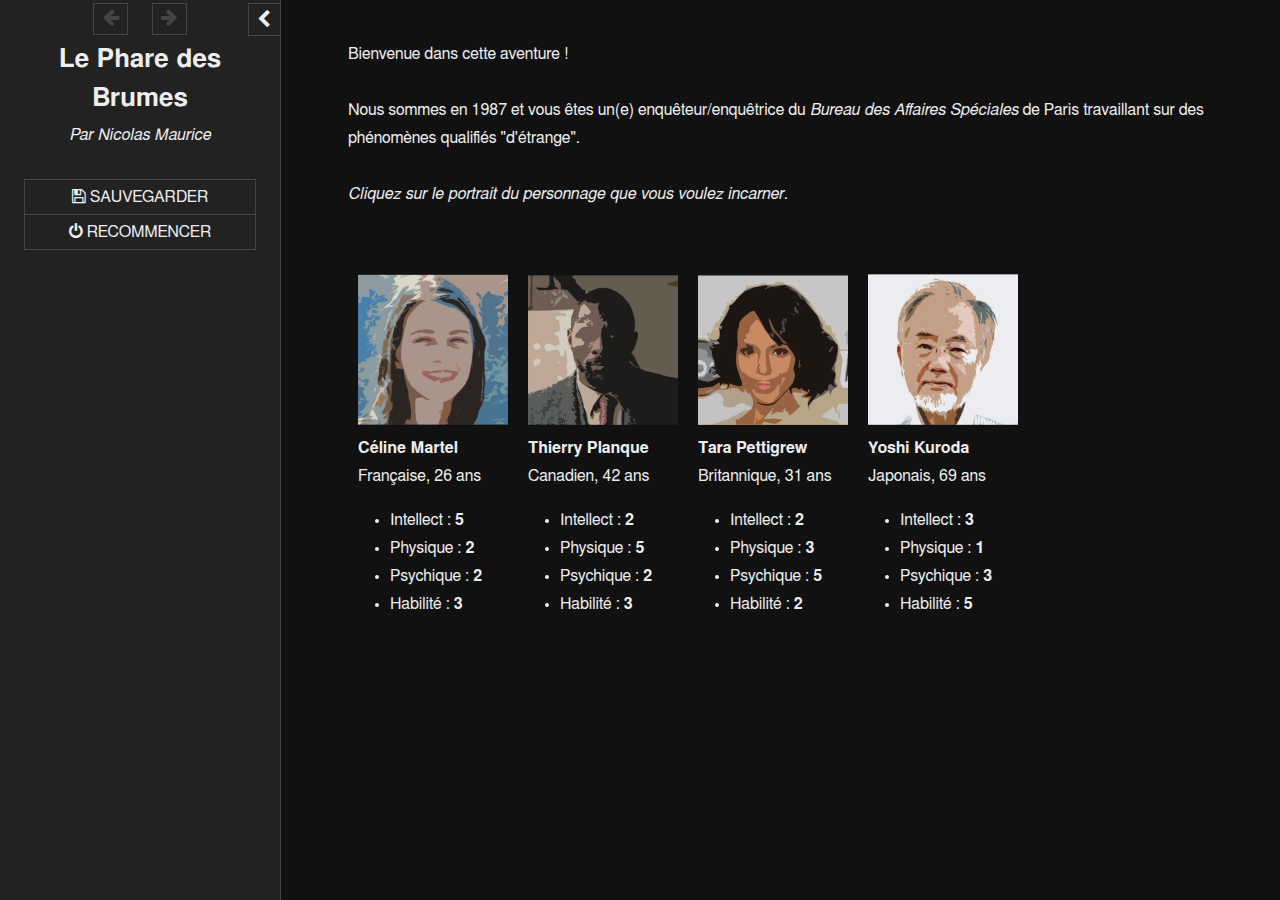
==== stories/publication/2020-09-19-le-phare-des-brumes/index.html @ 3c0be0c8 "WIP" ====
<!DOCTYPE html>
<html data-init="no-js">
<head>
<meta charset="UTF-8" />
<title>Le Phare des Brumes</title>
<meta name="viewport" content="width=device-width,initial-scale=1" />
<!--

SugarCube (v2.33.2): A free (gratis and libre) story format.

Copyright © 2013–2020 Thomas Michael Edwards <thomasmedwards@gmail.com>.
All rights reserved.

Redistribution and use in source and binary forms, with or without
modification, are permitted provided that the following conditions are met:

1. Redistributions of source code must retain the above copyright notice, this
   list of conditions and the following disclaimer.
2. Redistributions in binary form must reproduce the above copyright notice,
   this list of conditions and the following disclaimer in the documentation
   and/or other materials provided with the distribution.

THIS SOFTWARE IS PROVIDED BY THE COPYRIGHT HOLDERS AND CONTRIBUTORS "AS IS" AND
ANY EXPRESS OR IMPLIED WARRANTIES, INCLUDING, BUT NOT LIMITED TO, THE IMPLIED
WARRANTIES OF MERCHANTABILITY AND FITNESS FOR A PARTICULAR PURPOSE ARE
DISCLAIMED. IN NO EVENT SHALL THE COPYRIGHT OWNER OR CONTRIBUTORS BE LIABLE FOR
ANY DIRECT, INDIRECT, INCIDENTAL, SPECIAL, EXEMPLARY, OR CONSEQUENTIAL DAMAGES
(INCLUDING, BUT NOT LIMITED TO, PROCUREMENT OF SUBSTITUTE GOODS OR SERVICES;
LOSS OF USE, DATA, OR PROFITS; OR BUSINESS INTERRUPTION) HOWEVER CAUSED AND
ON ANY THEORY OF LIABILITY, WHETHER IN CONTRACT, STRICT LIABILITY, OR TORT
(INCLUDING NEGLIGENCE OR OTHERWISE) ARISING IN ANY WAY OUT OF THE USE OF THIS
SOFTWARE, EVEN IF ADVISED OF THE POSSIBILITY OF SUCH DAMAGE.

-->
<script id="script-libraries" type="text/javascript">
if(document.head&&document.addEventListener&&document.querySelector&&Object.create&&Object.freeze&&JSON){document.documentElement.setAttribute("data-init", "loading");
/*! @source http://purl.eligrey.com/github/classList.js/blob/1.2.20171210/classList.js */
"document"in self&&("classList"in document.createElement("_")&&(!document.createElementNS||"classList"in document.createElementNS("http://www.w3.org/2000/svg","g"))||!function(t){"use strict";if("Element"in t){var e="classList",n="prototype",i=t.Element[n],s=Object,r=String[n].trim||function(){return this.replace(/^\s+|\s+$/g,"")},o=Array[n].indexOf||function(t){for(var e=0,n=this.length;n>e;e++)if(e in this&&this[e]===t)return e;return-1},c=function(t,e){this.name=t,this.code=DOMException[t],this.message=e},a=function(t,e){if(""===e)throw new c("SYNTAX_ERR","The token must not be empty.");if(/\s/.test(e))throw new c("INVALID_CHARACTER_ERR","The token must not contain space characters.");return o.call(t,e)},l=function(t){for(var e=r.call(t.getAttribute("class")||""),n=e?e.split(/\s+/):[],i=0,s=n.length;s>i;i++)this.push(n[i]);this._updateClassName=function(){t.setAttribute("class",this.toString())}},u=l[n]=[],h=function(){return new l(this)};if(c[n]=Error[n],u.item=function(t){return this[t]||null},u.contains=function(t){return~a(this,t+"")},u.add=function(){var t,e=arguments,n=0,i=e.length,s=!1;do t=e[n]+"",~a(this,t)||(this.push(t),s=!0);while(++n<i);s&&this._updateClassName()},u.remove=function(){var t,e,n=arguments,i=0,s=n.length,r=!1;do for(t=n[i]+"",e=a(this,t);~e;)this.splice(e,1),r=!0,e=a(this,t);while(++i<s);r&&this._updateClassName()},u.toggle=function(t,e){var n=this.contains(t),i=n?e!==!0&&"remove":e!==!1&&"add";return i&&this[i](t),e===!0||e===!1?e:!n},u.replace=function(t,e){var n=a(t+"");~n&&(this.splice(n,1,e),this._updateClassName())},u.toString=function(){return this.join(" ")},s.defineProperty){var f={get:h,enumerable:!0,configurable:!0};try{s.defineProperty(i,e,f)}catch(p){void 0!==p.number&&-2146823252!==p.number||(f.enumerable=!1,s.defineProperty(i,e,f))}}else s[n].__defineGetter__&&i.__defineGetter__(e,h)}}(self),function(){"use strict";var t=document.createElement("_");if(t.classList.add("c1","c2"),!t.classList.contains("c2")){var e=function(t){var e=DOMTokenList.prototype[t];DOMTokenList.prototype[t]=function(t){var n,i=arguments.length;for(n=0;i>n;n++)t=arguments[n],e.call(this,t)}};e("add"),e("remove")}if(t.classList.toggle("c3",!1),t.classList.contains("c3")){var n=DOMTokenList.prototype.toggle;DOMTokenList.prototype.toggle=function(t,e){return 1 in arguments&&!this.contains(t)==!e?e:n.call(this,t)}}"replace"in document.createElement("_").classList||(DOMTokenList.prototype.replace=function(t,e){var n=this.toString().split(" "),i=n.indexOf(t+"");~i&&(n=n.slice(i),this.remove.apply(this,n),this.add(e),this.add.apply(this,n.slice(1)))}),t=null}());
/*!
 * https://github.com/es-shims/es5-shim
 * @license es5-shim Copyright 2009-2020 by contributors, MIT License
 * see https://github.com/es-shims/es5-shim/blob/v4.5.14/LICENSE
 */
(function(t,r){"use strict";if(typeof define==="function"&&define.amd){define(r)}else if(typeof exports==="object"){module.exports=r()}else{t.returnExports=r()}})(this,function(){var t=Array;var r=t.prototype;var e=Object;var n=e.prototype;var i=Function;var a=i.prototype;var o=String;var f=o.prototype;var u=Number;var l=u.prototype;var s=r.slice;var c=r.splice;var v=r.push;var h=r.unshift;var p=r.concat;var y=r.join;var d=a.call;var g=a.apply;var w=Math.max;var b=Math.min;var T=n.toString;var m=typeof Symbol==="function"&&typeof Symbol.toStringTag==="symbol";var D;var S=Function.prototype.toString,x=/^\s*class /,O=function isES6ClassFn(t){try{var r=S.call(t);var e=r.replace(/\/\/.*\n/g,"");var n=e.replace(/\/\*[.\s\S]*\*\//g,"");var i=n.replace(/\n/gm," ").replace(/ {2}/g," ");return x.test(i)}catch(a){return false}},E=function tryFunctionObject(t){try{if(O(t)){return false}S.call(t);return true}catch(r){return false}},j="[object Function]",I="[object GeneratorFunction]",D=function isCallable(t){if(!t){return false}if(typeof t!=="function"&&typeof t!=="object"){return false}if(m){return E(t)}if(O(t)){return false}var r=T.call(t);return r===j||r===I};var M;var U=RegExp.prototype.exec,$=function tryRegexExec(t){try{U.call(t);return true}catch(r){return false}},F="[object RegExp]";M=function isRegex(t){if(typeof t!=="object"){return false}return m?$(t):T.call(t)===F};var N;var C=String.prototype.valueOf,k=function tryStringObject(t){try{C.call(t);return true}catch(r){return false}},A="[object String]";N=function isString(t){if(typeof t==="string"){return true}if(typeof t!=="object"){return false}return m?k(t):T.call(t)===A};var R=e.defineProperty&&function(){try{var t={};e.defineProperty(t,"x",{enumerable:false,value:t});for(var r in t){return false}return t.x===t}catch(n){return false}}();var P=function(t){var r;if(R){r=function(t,r,n,i){if(!i&&r in t){return}e.defineProperty(t,r,{configurable:true,enumerable:false,writable:true,value:n})}}else{r=function(t,r,e,n){if(!n&&r in t){return}t[r]=e}}return function defineProperties(e,n,i){for(var a in n){if(t.call(n,a)){r(e,a,n[a],i)}}}}(n.hasOwnProperty);var J=function isPrimitive(t){var r=typeof t;return t===null||r!=="object"&&r!=="function"};var Y=u.isNaN||function isActualNaN(t){return t!==t};var z={ToInteger:function ToInteger(t){var r=+t;if(Y(r)){r=0}else if(r!==0&&r!==1/0&&r!==-(1/0)){r=(r>0||-1)*Math.floor(Math.abs(r))}return r},ToPrimitive:function ToPrimitive(t){var r,e,n;if(J(t)){return t}e=t.valueOf;if(D(e)){r=e.call(t);if(J(r)){return r}}n=t.toString;if(D(n)){r=n.call(t);if(J(r)){return r}}throw new TypeError},ToObject:function(t){if(t==null){throw new TypeError("can't convert "+t+" to object")}return e(t)},ToUint32:function ToUint32(t){return t>>>0}};var Z=function Empty(){};P(a,{bind:function bind(t){var r=this;if(!D(r)){throw new TypeError("Function.prototype.bind called on incompatible "+r)}var n=s.call(arguments,1);var a;var o=function(){if(this instanceof a){var i=g.call(r,this,p.call(n,s.call(arguments)));if(e(i)===i){return i}return this}else{return g.call(r,t,p.call(n,s.call(arguments)))}};var f=w(0,r.length-n.length);var u=[];for(var l=0;l<f;l++){v.call(u,"$"+l)}a=i("binder","return function ("+y.call(u,",")+"){ return binder.apply(this, arguments); }")(o);if(r.prototype){Z.prototype=r.prototype;a.prototype=new Z;Z.prototype=null}return a}});var G=d.bind(n.hasOwnProperty);var H=d.bind(n.toString);var W=d.bind(s);var B=g.bind(s);if(typeof document==="object"&&document&&document.documentElement){try{W(document.documentElement.childNodes)}catch(X){var L=W;var q=B;W=function arraySliceIE(t){var r=[];var e=t.length;while(e-- >0){r[e]=t[e]}return q(r,L(arguments,1))};B=function arraySliceApplyIE(t,r){return q(W(t),r)}}}var K=d.bind(f.slice);var Q=d.bind(f.split);var V=d.bind(f.indexOf);var _=d.bind(v);var tt=d.bind(n.propertyIsEnumerable);var rt=d.bind(r.sort);var et=t.isArray||function isArray(t){return H(t)==="[object Array]"};var nt=[].unshift(0)!==1;P(r,{unshift:function(){h.apply(this,arguments);return this.length}},nt);P(t,{isArray:et});var it=e("a");var at=it[0]!=="a"||!(0 in it);var ot=function properlyBoxed(t){var r=true;var e=true;var n=false;if(t){try{t.call("foo",function(t,e,n){if(typeof n!=="object"){r=false}});t.call([1],function(){"use strict";e=typeof this==="string"},"x")}catch(i){n=true}}return!!t&&!n&&r&&e};P(r,{forEach:function forEach(t){var r=z.ToObject(this);var e=at&&N(this)?Q(this,""):r;var n=-1;var i=z.ToUint32(e.length);var a;if(arguments.length>1){a=arguments[1]}if(!D(t)){throw new TypeError("Array.prototype.forEach callback must be a function")}while(++n<i){if(n in e){if(typeof a==="undefined"){t(e[n],n,r)}else{t.call(a,e[n],n,r)}}}}},!ot(r.forEach));P(r,{map:function map(r){var e=z.ToObject(this);var n=at&&N(this)?Q(this,""):e;var i=z.ToUint32(n.length);var a=t(i);var o;if(arguments.length>1){o=arguments[1]}if(!D(r)){throw new TypeError("Array.prototype.map callback must be a function")}for(var f=0;f<i;f++){if(f in n){if(typeof o==="undefined"){a[f]=r(n[f],f,e)}else{a[f]=r.call(o,n[f],f,e)}}}return a}},!ot(r.map));P(r,{filter:function filter(t){var r=z.ToObject(this);var e=at&&N(this)?Q(this,""):r;var n=z.ToUint32(e.length);var i=[];var a;var o;if(arguments.length>1){o=arguments[1]}if(!D(t)){throw new TypeError("Array.prototype.filter callback must be a function")}for(var f=0;f<n;f++){if(f in e){a=e[f];if(typeof o==="undefined"?t(a,f,r):t.call(o,a,f,r)){_(i,a)}}}return i}},!ot(r.filter));P(r,{every:function every(t){var r=z.ToObject(this);var e=at&&N(this)?Q(this,""):r;var n=z.ToUint32(e.length);var i;if(arguments.length>1){i=arguments[1]}if(!D(t)){throw new TypeError("Array.prototype.every callback must be a function")}for(var a=0;a<n;a++){if(a in e&&!(typeof i==="undefined"?t(e[a],a,r):t.call(i,e[a],a,r))){return false}}return true}},!ot(r.every));P(r,{some:function some(t){var r=z.ToObject(this);var e=at&&N(this)?Q(this,""):r;var n=z.ToUint32(e.length);var i;if(arguments.length>1){i=arguments[1]}if(!D(t)){throw new TypeError("Array.prototype.some callback must be a function")}for(var a=0;a<n;a++){if(a in e&&(typeof i==="undefined"?t(e[a],a,r):t.call(i,e[a],a,r))){return true}}return false}},!ot(r.some));var ft=false;if(r.reduce){ft=typeof r.reduce.call("es5",function(t,r,e,n){return n})==="object"}P(r,{reduce:function reduce(t){var r=z.ToObject(this);var e=at&&N(this)?Q(this,""):r;var n=z.ToUint32(e.length);if(!D(t)){throw new TypeError("Array.prototype.reduce callback must be a function")}if(n===0&&arguments.length===1){throw new TypeError("reduce of empty array with no initial value")}var i=0;var a;if(arguments.length>=2){a=arguments[1]}else{do{if(i in e){a=e[i++];break}if(++i>=n){throw new TypeError("reduce of empty array with no initial value")}}while(true)}for(;i<n;i++){if(i in e){a=t(a,e[i],i,r)}}return a}},!ft);var ut=false;if(r.reduceRight){ut=typeof r.reduceRight.call("es5",function(t,r,e,n){return n})==="object"}P(r,{reduceRight:function reduceRight(t){var r=z.ToObject(this);var e=at&&N(this)?Q(this,""):r;var n=z.ToUint32(e.length);if(!D(t)){throw new TypeError("Array.prototype.reduceRight callback must be a function")}if(n===0&&arguments.length===1){throw new TypeError("reduceRight of empty array with no initial value")}var i;var a=n-1;if(arguments.length>=2){i=arguments[1]}else{do{if(a in e){i=e[a--];break}if(--a<0){throw new TypeError("reduceRight of empty array with no initial value")}}while(true)}if(a<0){return i}do{if(a in e){i=t(i,e[a],a,r)}}while(a--);return i}},!ut);var lt=r.indexOf&&[0,1].indexOf(1,2)!==-1;P(r,{indexOf:function indexOf(t){var r=at&&N(this)?Q(this,""):z.ToObject(this);var e=z.ToUint32(r.length);if(e===0){return-1}var n=0;if(arguments.length>1){n=z.ToInteger(arguments[1])}n=n>=0?n:w(0,e+n);for(;n<e;n++){if(n in r&&r[n]===t){return n}}return-1}},lt);var st=r.lastIndexOf&&[0,1].lastIndexOf(0,-3)!==-1;P(r,{lastIndexOf:function lastIndexOf(t){var r=at&&N(this)?Q(this,""):z.ToObject(this);var e=z.ToUint32(r.length);if(e===0){return-1}var n=e-1;if(arguments.length>1){n=b(n,z.ToInteger(arguments[1]))}n=n>=0?n:e-Math.abs(n);for(;n>=0;n--){if(n in r&&t===r[n]){return n}}return-1}},st);var ct=function(){var t=[1,2];var r=t.splice();return t.length===2&&et(r)&&r.length===0}();P(r,{splice:function splice(t,r){if(arguments.length===0){return[]}else{return c.apply(this,arguments)}}},!ct);var vt=function(){var t={};r.splice.call(t,0,0,1);return t.length===1}();P(r,{splice:function splice(t,r){if(arguments.length===0){return[]}var e=arguments;this.length=w(z.ToInteger(this.length),0);if(arguments.length>0&&typeof r!=="number"){e=W(arguments);if(e.length<2){_(e,this.length-t)}else{e[1]=z.ToInteger(r)}}return c.apply(this,e)}},!vt);var ht=function(){var r=new t(1e5);r[8]="x";r.splice(1,1);return r.indexOf("x")===7}();var pt=function(){var t=256;var r=[];r[t]="a";r.splice(t+1,0,"b");return r[t]==="a"}();P(r,{splice:function splice(t,r){var e=z.ToObject(this);var n=[];var i=z.ToUint32(e.length);var a=z.ToInteger(t);var f=a<0?w(i+a,0):b(a,i);var u=arguments.length===0?0:arguments.length===1?i-f:b(w(z.ToInteger(r),0),i-f);var l=0;var s;while(l<u){s=o(f+l);if(G(e,s)){n[l]=e[s]}l+=1}var c=W(arguments,2);var v=c.length;var h;if(v<u){l=f;var p=i-u;while(l<p){s=o(l+u);h=o(l+v);if(G(e,s)){e[h]=e[s]}else{delete e[h]}l+=1}l=i;var y=i-u+v;while(l>y){delete e[l-1];l-=1}}else if(v>u){l=i-u;while(l>f){s=o(l+u-1);h=o(l+v-1);if(G(e,s)){e[h]=e[s]}else{delete e[h]}l-=1}}l=f;for(var d=0;d<c.length;++d){e[l]=c[d];l+=1}e.length=i-u+v;return n}},!ht||!pt);var yt=r.join;var dt;try{dt=Array.prototype.join.call("123",",")!=="1,2,3"}catch(X){dt=true}if(dt){P(r,{join:function join(t){var r=typeof t==="undefined"?",":t;return yt.call(N(this)?Q(this,""):this,r)}},dt)}var gt=[1,2].join(undefined)!=="1,2";if(gt){P(r,{join:function join(t){var r=typeof t==="undefined"?",":t;return yt.call(this,r)}},gt)}var wt=function push(t){var r=z.ToObject(this);var e=z.ToUint32(r.length);var n=0;while(n<arguments.length){r[e+n]=arguments[n];n+=1}r.length=e+n;return e+n};var bt=function(){var t={};var r=Array.prototype.push.call(t,undefined);return r!==1||t.length!==1||typeof t[0]!=="undefined"||!G(t,0)}();P(r,{push:function push(t){if(et(this)){return v.apply(this,arguments)}return wt.apply(this,arguments)}},bt);var Tt=function(){var t=[];var r=t.push(undefined);return r!==1||t.length!==1||typeof t[0]!=="undefined"||!G(t,0)}();P(r,{push:wt},Tt);P(r,{slice:function(t,r){var e=N(this)?Q(this,""):this;return B(e,arguments)}},at);var mt=function(){try{[1,2].sort(null)}catch(t){try{[1,2].sort({})}catch(r){return false}}return true}();var Dt=function(){try{[1,2].sort(/a/);return false}catch(t){}return true}();var St=function(){try{[1,2].sort(undefined);return true}catch(t){}return false}();P(r,{sort:function sort(t){if(typeof t==="undefined"){return rt(this)}if(!D(t)){throw new TypeError("Array.prototype.sort callback must be a function")}return rt(this,t)}},mt||!St||!Dt);var xt=!tt({toString:null},"toString");var Ot=tt(function(){},"prototype");var Et=!G("x","0");var jt=function(t){var r=t.constructor;return r&&r.prototype===t};var It={$applicationCache:true,$console:true,$external:true,$frame:true,$frameElement:true,$frames:true,$innerHeight:true,$innerWidth:true,$onmozfullscreenchange:true,$onmozfullscreenerror:true,$outerHeight:true,$outerWidth:true,$pageXOffset:true,$pageYOffset:true,$parent:true,$scrollLeft:true,$scrollTop:true,$scrollX:true,$scrollY:true,$self:true,$webkitIndexedDB:true,$webkitStorageInfo:true,$window:true,$width:true,$height:true,$top:true,$localStorage:true};var Mt=function(){if(typeof window==="undefined"){return false}for(var t in window){try{if(!It["$"+t]&&G(window,t)&&window[t]!==null&&typeof window[t]==="object"){jt(window[t])}}catch(r){return true}}return false}();var Ut=function(t){if(typeof window==="undefined"||!Mt){return jt(t)}try{return jt(t)}catch(r){return false}};var $t=["toString","toLocaleString","valueOf","hasOwnProperty","isPrototypeOf","propertyIsEnumerable","constructor"];var Ft=$t.length;var Nt=function isArguments(t){return H(t)==="[object Arguments]"};var Ct=function isArguments(t){return t!==null&&typeof t==="object"&&typeof t.length==="number"&&t.length>=0&&!et(t)&&D(t.callee)};var kt=Nt(arguments)?Nt:Ct;P(e,{keys:function keys(t){var r=D(t);var e=kt(t);var n=t!==null&&typeof t==="object";var i=n&&N(t);if(!n&&!r&&!e){throw new TypeError("Object.keys called on a non-object")}var a=[];var f=Ot&&r;if(i&&Et||e){for(var u=0;u<t.length;++u){_(a,o(u))}}if(!e){for(var l in t){if(!(f&&l==="prototype")&&G(t,l)){_(a,o(l))}}}if(xt){var s=Ut(t);for(var c=0;c<Ft;c++){var v=$t[c];if(!(s&&v==="constructor")&&G(t,v)){_(a,v)}}}return a}});var At=e.keys&&function(){return e.keys(arguments).length===2}(1,2);var Rt=e.keys&&function(){var t=e.keys(arguments);return arguments.length!==1||t.length!==1||t[0]!==1}(1);var Pt=e.keys;P(e,{keys:function keys(t){if(kt(t)){return Pt(W(t))}else{return Pt(t)}}},!At||Rt);var Jt=new Date(-0xc782b5b342b24).getUTCMonth()!==0;var Yt=new Date(-0x55d318d56a724);var zt=new Date(14496624e5);var Zt=Yt.toUTCString()!=="Mon, 01 Jan -45875 11:59:59 GMT";var Gt;var Ht;var Wt=Yt.getTimezoneOffset();if(Wt<-720){Gt=Yt.toDateString()!=="Tue Jan 02 -45875";Ht=!/^Thu Dec 10 2015 \d\d:\d\d:\d\d GMT[-+]\d\d\d\d(?: |$)/.test(String(zt))}else{Gt=Yt.toDateString()!=="Mon Jan 01 -45875";Ht=!/^Wed Dec 09 2015 \d\d:\d\d:\d\d GMT[-+]\d\d\d\d(?: |$)/.test(String(zt))}var Bt=d.bind(Date.prototype.getFullYear);var Xt=d.bind(Date.prototype.getMonth);var Lt=d.bind(Date.prototype.getDate);var qt=d.bind(Date.prototype.getUTCFullYear);var Kt=d.bind(Date.prototype.getUTCMonth);var Qt=d.bind(Date.prototype.getUTCDate);var Vt=d.bind(Date.prototype.getUTCDay);var _t=d.bind(Date.prototype.getUTCHours);var tr=d.bind(Date.prototype.getUTCMinutes);var rr=d.bind(Date.prototype.getUTCSeconds);var er=d.bind(Date.prototype.getUTCMilliseconds);var nr=["Sun","Mon","Tue","Wed","Thu","Fri","Sat"];var ir=["Jan","Feb","Mar","Apr","May","Jun","Jul","Aug","Sep","Oct","Nov","Dec"];var ar=function daysInMonth(t,r){return Lt(new Date(r,t,0))};P(Date.prototype,{getFullYear:function getFullYear(){if(!this||!(this instanceof Date)){throw new TypeError("this is not a Date object.")}var t=Bt(this);if(t<0&&Xt(this)>11){return t+1}return t},getMonth:function getMonth(){if(!this||!(this instanceof Date)){throw new TypeError("this is not a Date object.")}var t=Bt(this);var r=Xt(this);if(t<0&&r>11){return 0}return r},getDate:function getDate(){if(!this||!(this instanceof Date)){throw new TypeError("this is not a Date object.")}var t=Bt(this);var r=Xt(this);var e=Lt(this);if(t<0&&r>11){if(r===12){return e}var n=ar(0,t+1);return n-e+1}return e},getUTCFullYear:function getUTCFullYear(){if(!this||!(this instanceof Date)){throw new TypeError("this is not a Date object.")}var t=qt(this);if(t<0&&Kt(this)>11){return t+1}return t},getUTCMonth:function getUTCMonth(){if(!this||!(this instanceof Date)){throw new TypeError("this is not a Date object.")}var t=qt(this);var r=Kt(this);if(t<0&&r>11){return 0}return r},getUTCDate:function getUTCDate(){if(!this||!(this instanceof Date)){throw new TypeError("this is not a Date object.")}var t=qt(this);var r=Kt(this);var e=Qt(this);if(t<0&&r>11){if(r===12){return e}var n=ar(0,t+1);return n-e+1}return e}},Jt);P(Date.prototype,{toUTCString:function toUTCString(){if(!this||!(this instanceof Date)){throw new TypeError("this is not a Date object.")}var t=Vt(this);var r=Qt(this);var e=Kt(this);var n=qt(this);var i=_t(this);var a=tr(this);var o=rr(this);return nr[t]+", "+(r<10?"0"+r:r)+" "+ir[e]+" "+n+" "+(i<10?"0"+i:i)+":"+(a<10?"0"+a:a)+":"+(o<10?"0"+o:o)+" GMT"}},Jt||Zt);P(Date.prototype,{toDateString:function toDateString(){if(!this||!(this instanceof Date)){throw new TypeError("this is not a Date object.")}var t=this.getDay();var r=this.getDate();var e=this.getMonth();var n=this.getFullYear();return nr[t]+" "+ir[e]+" "+(r<10?"0"+r:r)+" "+n}},Jt||Gt);if(Jt||Ht){Date.prototype.toString=function toString(){if(!this||!(this instanceof Date)){throw new TypeError("this is not a Date object.")}var t=this.getDay();var r=this.getDate();var e=this.getMonth();var n=this.getFullYear();var i=this.getHours();var a=this.getMinutes();var o=this.getSeconds();var f=this.getTimezoneOffset();var u=Math.floor(Math.abs(f)/60);var l=Math.floor(Math.abs(f)%60);return nr[t]+" "+ir[e]+" "+(r<10?"0"+r:r)+" "+n+" "+(i<10?"0"+i:i)+":"+(a<10?"0"+a:a)+":"+(o<10?"0"+o:o)+" GMT"+(f>0?"-":"+")+(u<10?"0"+u:u)+(l<10?"0"+l:l)};if(R){e.defineProperty(Date.prototype,"toString",{configurable:true,enumerable:false,writable:true})}}var or=-621987552e5;var fr="-000001";var ur=Date.prototype.toISOString&&new Date(or).toISOString().indexOf(fr)===-1;var lr=Date.prototype.toISOString&&new Date(-1).toISOString()!=="1969-12-31T23:59:59.999Z";var sr=d.bind(Date.prototype.getTime);P(Date.prototype,{toISOString:function toISOString(){if(!isFinite(this)||!isFinite(sr(this))){throw new RangeError("Date.prototype.toISOString called on non-finite value.")}var t=qt(this);var r=Kt(this);t+=Math.floor(r/12);r=(r%12+12)%12;var e=[r+1,Qt(this),_t(this),tr(this),rr(this)];t=(t<0?"-":t>9999?"+":"")+K("00000"+Math.abs(t),0<=t&&t<=9999?-4:-6);for(var n=0;n<e.length;++n){e[n]=K("00"+e[n],-2)}return t+"-"+W(e,0,2).join("-")+"T"+W(e,2).join(":")+"."+K("000"+er(this),-3)+"Z"}},ur||lr);var cr=function(){try{return Date.prototype.toJSON&&new Date(NaN).toJSON()===null&&new Date(or).toJSON().indexOf(fr)!==-1&&Date.prototype.toJSON.call({toISOString:function(){return true}})}catch(t){return false}}();if(!cr){Date.prototype.toJSON=function toJSON(t){var r=e(this);var n=z.ToPrimitive(r);if(typeof n==="number"&&!isFinite(n)){return null}var i=r.toISOString;if(!D(i)){throw new TypeError("toISOString property is not callable")}return i.call(r)}}var vr=Date.parse("+033658-09-27T01:46:40.000Z")===1e15;var hr=!isNaN(Date.parse("2012-04-04T24:00:00.500Z"))||!isNaN(Date.parse("2012-11-31T23:59:59.000Z"))||!isNaN(Date.parse("2012-12-31T23:59:60.000Z"));var pr=isNaN(Date.parse("2000-01-01T00:00:00.000Z"));if(pr||hr||!vr){var yr=Math.pow(2,31)-1;var dr=Y(new Date(1970,0,1,0,0,0,yr+1).getTime());Date=function(t){var r=function Date(e,n,i,a,f,u,l){var s=arguments.length;var c;if(this instanceof t){var v=u;var h=l;if(dr&&s>=7&&l>yr){var p=Math.floor(l/yr)*yr;var y=Math.floor(p/1e3);v+=y;h-=y*1e3}c=s===1&&o(e)===e?new t(r.parse(e)):s>=7?new t(e,n,i,a,f,v,h):s>=6?new t(e,n,i,a,f,v):s>=5?new t(e,n,i,a,f):s>=4?new t(e,n,i,a):s>=3?new t(e,n,i):s>=2?new t(e,n):s>=1?new t(e instanceof t?+e:e):new t}else{c=t.apply(this,arguments)}if(!J(c)){P(c,{constructor:r},true)}return c};var e=new RegExp("^"+"(\\d{4}|[+-]\\d{6})"+"(?:-(\\d{2})"+"(?:-(\\d{2})"+"(?:"+"T(\\d{2})"+":(\\d{2})"+"(?:"+":(\\d{2})"+"(?:(\\.\\d{1,}))?"+")?"+"("+"Z|"+"(?:"+"([-+])"+"(\\d{2})"+":(\\d{2})"+")"+")?)?)?)?"+"$");var n=[0,31,59,90,120,151,181,212,243,273,304,334,365];var i=function dayFromMonth(t,r){var e=r>1?1:0;return n[r]+Math.floor((t-1969+e)/4)-Math.floor((t-1901+e)/100)+Math.floor((t-1601+e)/400)+365*(t-1970)};var a=function toUTC(r){var e=0;var n=r;if(dr&&n>yr){var i=Math.floor(n/yr)*yr;var a=Math.floor(i/1e3);e+=a;n-=a*1e3}return u(new t(1970,0,1,0,0,e,n))};for(var f in t){if(G(t,f)){r[f]=t[f]}}P(r,{now:t.now,UTC:t.UTC},true);r.prototype=t.prototype;P(r.prototype,{constructor:r},true);var l=function parse(r){var n=e.exec(r);if(n){var o=u(n[1]),f=u(n[2]||1)-1,l=u(n[3]||1)-1,s=u(n[4]||0),c=u(n[5]||0),v=u(n[6]||0),h=Math.floor(u(n[7]||0)*1e3),p=Boolean(n[4]&&!n[8]),y=n[9]==="-"?1:-1,d=u(n[10]||0),g=u(n[11]||0),w;var b=c>0||v>0||h>0;if(s<(b?24:25)&&c<60&&v<60&&h<1e3&&f>-1&&f<12&&d<24&&g<60&&l>-1&&l<i(o,f+1)-i(o,f)){w=((i(o,f)+l)*24+s+d*y)*60;w=((w+c+g*y)*60+v)*1e3+h;if(p){w=a(w)}if(-864e13<=w&&w<=864e13){return w}}return NaN}return t.parse.apply(this,arguments)};P(r,{parse:l});return r}(Date)}if(!Date.now){Date.now=function now(){return(new Date).getTime()}}var gr=l.toFixed&&(8e-5.toFixed(3)!=="0.000"||.9.toFixed(0)!=="1"||1.255.toFixed(2)!=="1.25"||(1000000000000000128).toFixed(0)!=="1000000000000000128");var wr={base:1e7,size:6,data:[0,0,0,0,0,0],multiply:function multiply(t,r){var e=-1;var n=r;while(++e<wr.size){n+=t*wr.data[e];wr.data[e]=n%wr.base;n=Math.floor(n/wr.base)}},divide:function divide(t){var r=wr.size;var e=0;while(--r>=0){e+=wr.data[r];wr.data[r]=Math.floor(e/t);e=e%t*wr.base}},numToString:function numToString(){var t=wr.size;var r="";while(--t>=0){if(r!==""||t===0||wr.data[t]!==0){var e=o(wr.data[t]);if(r===""){r=e}else{r+=K("0000000",0,7-e.length)+e}}}return r},pow:function pow(t,r,e){return r===0?e:r%2===1?pow(t,r-1,e*t):pow(t*t,r/2,e)},log:function log(t){var r=0;var e=t;while(e>=4096){r+=12;e/=4096}while(e>=2){r+=1;e/=2}return r}};var br=function toFixed(t){var r,e,n,i,a,f,l,s;r=u(t);r=Y(r)?0:Math.floor(r);if(r<0||r>20){throw new RangeError("Number.toFixed called with invalid number of decimals")}e=u(this);if(Y(e)){return"NaN"}if(e<=-1e21||e>=1e21){return o(e)}n="";if(e<0){n="-";e=-e}i="0";if(e>1e-21){a=wr.log(e*wr.pow(2,69,1))-69;f=a<0?e*wr.pow(2,-a,1):e/wr.pow(2,a,1);f*=4503599627370496;a=52-a;if(a>0){wr.multiply(0,f);l=r;while(l>=7){wr.multiply(1e7,0);l-=7}wr.multiply(wr.pow(10,l,1),0);l=a-1;while(l>=23){wr.divide(1<<23);l-=23}wr.divide(1<<l);wr.multiply(1,1);wr.divide(2);i=wr.numToString()}else{wr.multiply(0,f);wr.multiply(1<<-a,0);i=wr.numToString()+K("0.00000000000000000000",2,2+r)}}if(r>0){s=i.length;if(s<=r){i=n+K("0.0000000000000000000",0,r-s+2)+i}else{i=n+K(i,0,s-r)+"."+K(i,s-r)}}else{i=n+i}return i};P(l,{toFixed:br},gr);var Tr=function(){try{return 1..toPrecision(undefined)==="1"}catch(t){return true}}();var mr=l.toPrecision;P(l,{toPrecision:function toPrecision(t){return typeof t==="undefined"?mr.call(this):mr.call(this,t)}},Tr);if("ab".split(/(?:ab)*/).length!==2||".".split(/(.?)(.?)/).length!==4||"tesst".split(/(s)*/)[1]==="t"||"test".split(/(?:)/,-1).length!==4||"".split(/.?/).length||".".split(/()()/).length>1){(function(){var t=typeof/()??/.exec("")[1]==="undefined";var r=Math.pow(2,32)-1;f.split=function(e,n){var i=String(this);if(typeof e==="undefined"&&n===0){return[]}if(!M(e)){return Q(this,e,n)}var a=[];var o=(e.ignoreCase?"i":"")+(e.multiline?"m":"")+(e.unicode?"u":"")+(e.sticky?"y":""),f=0,u,l,s,c;var h=new RegExp(e.source,o+"g");if(!t){u=new RegExp("^"+h.source+"$(?!\\s)",o)}var p=typeof n==="undefined"?r:z.ToUint32(n);l=h.exec(i);while(l){s=l.index+l[0].length;if(s>f){_(a,K(i,f,l.index));if(!t&&l.length>1){l[0].replace(u,function(){for(var t=1;t<arguments.length-2;t++){if(typeof arguments[t]==="undefined"){l[t]=void 0}}})}if(l.length>1&&l.index<i.length){v.apply(a,W(l,1))}c=l[0].length;f=s;if(a.length>=p){break}}if(h.lastIndex===l.index){h.lastIndex++}l=h.exec(i)}if(f===i.length){if(c||!h.test("")){_(a,"")}}else{_(a,K(i,f))}return a.length>p?W(a,0,p):a}})()}else if("0".split(void 0,0).length){f.split=function split(t,r){if(typeof t==="undefined"&&r===0){return[]}return Q(this,t,r)}}var Dr=f.replace;var Sr=function(){var t=[];"x".replace(/x(.)?/g,function(r,e){_(t,e)});return t.length===1&&typeof t[0]==="undefined"}();if(!Sr){f.replace=function replace(t,r){var e=D(r);var n=M(t)&&/\)[*?]/.test(t.source);if(!e||!n){return Dr.call(this,t,r)}else{var i=function(e){var n=arguments.length;var i=t.lastIndex;t.lastIndex=0;var a=t.exec(e)||[];t.lastIndex=i;_(a,arguments[n-2],arguments[n-1]);return r.apply(this,a)};return Dr.call(this,t,i)}}}var xr=f.substr;var Or="".substr&&"0b".substr(-1)!=="b";P(f,{substr:function substr(t,r){var e=t;if(t<0){e=w(this.length+t,0)}return xr.call(this,e,r)}},Or);var Er="\t\n\x0B\f\r \xa0\u1680\u2000\u2001\u2002\u2003"+"\u2004\u2005\u2006\u2007\u2008\u2009\u200a\u202f\u205f\u3000\u2028"+"\u2029\ufeff";var jr="\u200b";var Ir="["+Er+"]";var Mr=new RegExp("^"+Ir+Ir+"*");var Ur=new RegExp(Ir+Ir+"*$");var $r=f.trim&&(Er.trim()||!jr.trim());P(f,{trim:function trim(){if(typeof this==="undefined"||this===null){throw new TypeError("can't convert "+this+" to object")}return o(this).replace(Mr,"").replace(Ur,"")}},$r);var Fr=d.bind(String.prototype.trim);var Nr=f.lastIndexOf&&"abc\u3042\u3044".lastIndexOf("\u3042\u3044",2)!==-1;P(f,{lastIndexOf:function lastIndexOf(t){if(typeof this==="undefined"||this===null){throw new TypeError("can't convert "+this+" to object")}var r=o(this);var e=o(t);var n=arguments.length>1?u(arguments[1]):NaN;var i=Y(n)?Infinity:z.ToInteger(n);var a=b(w(i,0),r.length);var f=e.length;var l=a+f;while(l>0){l=w(0,l-f);var s=V(K(r,l,a+f),e);if(s!==-1){return l+s}}return-1}},Nr);var Cr=f.lastIndexOf;P(f,{lastIndexOf:function lastIndexOf(t){return Cr.apply(this,arguments)}},f.lastIndexOf.length!==1);if(parseInt(Er+"08")!==8||parseInt(Er+"0x16")!==22){parseInt=function(t){var r=/^[-+]?0[xX]/;return function parseInt(e,n){if(typeof e==="symbol"){""+e}var i=Fr(String(e));var a=u(n)||(r.test(i)?16:10);return t(i,a)}}(parseInt)}if(1/parseFloat("-0")!==-Infinity){parseFloat=function(t){return function parseFloat(r){var e=Fr(String(r));var n=t(e);return n===0&&K(e,0,1)==="-"?-0:n}}(parseFloat)}if(String(new RangeError("test"))!=="RangeError: test"){var kr=function toString(){if(typeof this==="undefined"||this===null){throw new TypeError("can't convert "+this+" to object")}var t=this.name;if(typeof t==="undefined"){t="Error"}else if(typeof t!=="string"){t=o(t)}var r=this.message;if(typeof r==="undefined"){r=""}else if(typeof r!=="string"){r=o(r)}if(!t){return r}if(!r){return t}return t+": "+r};Error.prototype.toString=kr}if(R){var Ar=function(t,r){if(tt(t,r)){var e=Object.getOwnPropertyDescriptor(t,r);if(e.configurable){e.enumerable=false;Object.defineProperty(t,r,e)}}};Ar(Error.prototype,"message");if(Error.prototype.message!==""){Error.prototype.message=""}Ar(Error.prototype,"name")}if(String(/a/gim)!=="/a/gim"){var Rr=function toString(){var t="/"+this.source+"/";if(this.global){t+="g"}if(this.ignoreCase){t+="i"}if(this.multiline){t+="m"}return t};RegExp.prototype.toString=Rr}});
/*!
 * https://github.com/paulmillr/es6-shim
 * @license es6-shim Copyright 2013-2016 by Paul Miller (http://paulmillr.com)
 *   and contributors,  MIT License
 * es6-shim: v0.35.4
 * see https://github.com/paulmillr/es6-shim/blob/0.35.4/LICENSE
 * Details and documentation:
 * https://github.com/paulmillr/es6-shim/
 */
(function(e,t){if(typeof define==="function"&&define.amd){define(t)}else if(typeof exports==="object"){module.exports=t()}else{e.returnExports=t()}})(this,function(){"use strict";var e=Function.call.bind(Function.apply);var t=Function.call.bind(Function.call);var r=Array.isArray;var n=Object.keys;var o=function notThunker(t){return function notThunk(){return!e(t,this,arguments)}};var i=function(e){try{e();return false}catch(t){return true}};var a=function valueOrFalseIfThrows(e){try{return e()}catch(t){return false}};var u=o(i);var f=function(){return!i(function(){return Object.defineProperty({},"x",{get:function(){}})})};var s=!!Object.defineProperty&&f();var c=function foo(){}.name==="foo";var l=Function.call.bind(Array.prototype.forEach);var p=Function.call.bind(Array.prototype.reduce);var v=Function.call.bind(Array.prototype.filter);var y=Function.call.bind(Array.prototype.some);var h=function(e,t,r,n){if(!n&&t in e){return}if(s){Object.defineProperty(e,t,{configurable:true,enumerable:false,writable:true,value:r})}else{e[t]=r}};var b=function(e,t,r){l(n(t),function(n){var o=t[n];h(e,n,o,!!r)})};var g=Function.call.bind(Object.prototype.toString);var d=typeof/abc/==="function"?function IsCallableSlow(e){return typeof e==="function"&&g(e)==="[object Function]"}:function IsCallableFast(e){return typeof e==="function"};var m={getter:function(e,t,r){if(!s){throw new TypeError("getters require true ES5 support")}Object.defineProperty(e,t,{configurable:true,enumerable:false,get:r})},proxy:function(e,t,r){if(!s){throw new TypeError("getters require true ES5 support")}var n=Object.getOwnPropertyDescriptor(e,t);Object.defineProperty(r,t,{configurable:n.configurable,enumerable:n.enumerable,get:function getKey(){return e[t]},set:function setKey(r){e[t]=r}})},redefine:function(e,t,r){if(s){var n=Object.getOwnPropertyDescriptor(e,t);n.value=r;Object.defineProperty(e,t,n)}else{e[t]=r}},defineByDescriptor:function(e,t,r){if(s){Object.defineProperty(e,t,r)}else if("value"in r){e[t]=r.value}},preserveToString:function(e,t){if(t&&d(t.toString)){h(e,"toString",t.toString.bind(t),true)}}};var O=Object.create||function(e,t){var r=function Prototype(){};r.prototype=e;var o=new r;if(typeof t!=="undefined"){n(t).forEach(function(e){m.defineByDescriptor(o,e,t[e])})}return o};var w=function(e,t){if(!Object.setPrototypeOf){return false}return a(function(){var r=function Subclass(t){var r=new e(t);Object.setPrototypeOf(r,Subclass.prototype);return r};Object.setPrototypeOf(r,e);r.prototype=O(e.prototype,{constructor:{value:r}});return t(r)})};var j=function(){if(typeof self!=="undefined"){return self}if(typeof window!=="undefined"){return window}if(typeof global!=="undefined"){return global}throw new Error("unable to locate global object")};var S=j();var T=S.isFinite;var I=Function.call.bind(String.prototype.indexOf);var E=Function.apply.bind(Array.prototype.indexOf);var P=Function.call.bind(Array.prototype.concat);var C=Function.call.bind(String.prototype.slice);var M=Function.call.bind(Array.prototype.push);var x=Function.apply.bind(Array.prototype.push);var N=Function.call.bind(Array.prototype.shift);var A=Math.max;var R=Math.min;var _=Math.floor;var k=Math.abs;var L=Math.exp;var F=Math.log;var D=Math.sqrt;var z=Function.call.bind(Object.prototype.hasOwnProperty);var q;var W=function(){};var G=S.Map;var H=G&&G.prototype["delete"];var V=G&&G.prototype.get;var B=G&&G.prototype.has;var U=G&&G.prototype.set;var $=S.Symbol||{};var J=$.species||"@@species";var X=Number.isNaN||function isNaN(e){return e!==e};var K=Number.isFinite||function isFinite(e){return typeof e==="number"&&T(e)};var Z=d(Math.sign)?Math.sign:function sign(e){var t=Number(e);if(t===0){return t}if(X(t)){return t}return t<0?-1:1};var Y=function log1p(e){var t=Number(e);if(t<-1||X(t)){return NaN}if(t===0||t===Infinity){return t}if(t===-1){return-Infinity}return 1+t-1===0?t:t*(F(1+t)/(1+t-1))};var Q=function isArguments(e){return g(e)==="[object Arguments]"};var ee=function isArguments(e){return e!==null&&typeof e==="object"&&typeof e.length==="number"&&e.length>=0&&g(e)!=="[object Array]"&&g(e.callee)==="[object Function]"};var te=Q(arguments)?Q:ee;var re={primitive:function(e){return e===null||typeof e!=="function"&&typeof e!=="object"},string:function(e){return g(e)==="[object String]"},regex:function(e){return g(e)==="[object RegExp]"},symbol:function(e){return typeof S.Symbol==="function"&&typeof e==="symbol"}};var ne=function overrideNative(e,t,r){var n=e[t];h(e,t,r,true);m.preserveToString(e[t],n)};var oe=typeof $==="function"&&typeof $["for"]==="function"&&re.symbol($());var ie=re.symbol($.iterator)?$.iterator:"_es6-shim iterator_";if(S.Set&&typeof(new S.Set)["@@iterator"]==="function"){ie="@@iterator"}if(!S.Reflect){h(S,"Reflect",{},true)}var ae=S.Reflect;var ue=String;var fe=typeof document==="undefined"||!document?null:document.all;var se=fe==null?function isNullOrUndefined(e){return e==null}:function isNullOrUndefinedAndNotDocumentAll(e){return e==null&&e!==fe};var ce={Call:function Call(t,r){var n=arguments.length>2?arguments[2]:[];if(!ce.IsCallable(t)){throw new TypeError(t+" is not a function")}return e(t,r,n)},RequireObjectCoercible:function(e,t){if(se(e)){throw new TypeError(t||"Cannot call method on "+e)}return e},TypeIsObject:function(e){if(e===void 0||e===null||e===true||e===false){return false}return typeof e==="function"||typeof e==="object"||e===fe},ToObject:function(e,t){return Object(ce.RequireObjectCoercible(e,t))},IsCallable:d,IsConstructor:function(e){return ce.IsCallable(e)},ToInt32:function(e){return ce.ToNumber(e)>>0},ToUint32:function(e){return ce.ToNumber(e)>>>0},ToNumber:function(e){if(g(e)==="[object Symbol]"){throw new TypeError("Cannot convert a Symbol value to a number")}return+e},ToInteger:function(e){var t=ce.ToNumber(e);if(X(t)){return 0}if(t===0||!K(t)){return t}return(t>0?1:-1)*_(k(t))},ToLength:function(e){var t=ce.ToInteger(e);if(t<=0){return 0}if(t>Number.MAX_SAFE_INTEGER){return Number.MAX_SAFE_INTEGER}return t},SameValue:function(e,t){if(e===t){if(e===0){return 1/e===1/t}return true}return X(e)&&X(t)},SameValueZero:function(e,t){return e===t||X(e)&&X(t)},IsIterable:function(e){return ce.TypeIsObject(e)&&(typeof e[ie]!=="undefined"||te(e))},GetIterator:function(e){if(te(e)){return new q(e,"value")}var t=ce.GetMethod(e,ie);if(!ce.IsCallable(t)){throw new TypeError("value is not an iterable")}var r=ce.Call(t,e);if(!ce.TypeIsObject(r)){throw new TypeError("bad iterator")}return r},GetMethod:function(e,t){var r=ce.ToObject(e)[t];if(se(r)){return void 0}if(!ce.IsCallable(r)){throw new TypeError("Method not callable: "+t)}return r},IteratorComplete:function(e){return!!e.done},IteratorClose:function(e,t){var r=ce.GetMethod(e,"return");if(r===void 0){return}var n,o;try{n=ce.Call(r,e)}catch(i){o=i}if(t){return}if(o){throw o}if(!ce.TypeIsObject(n)){throw new TypeError("Iterator's return method returned a non-object.")}},IteratorNext:function(e){var t=arguments.length>1?e.next(arguments[1]):e.next();if(!ce.TypeIsObject(t)){throw new TypeError("bad iterator")}return t},IteratorStep:function(e){var t=ce.IteratorNext(e);var r=ce.IteratorComplete(t);return r?false:t},Construct:function(e,t,r,n){var o=typeof r==="undefined"?e:r;if(!n&&ae.construct){return ae.construct(e,t,o)}var i=o.prototype;if(!ce.TypeIsObject(i)){i=Object.prototype}var a=O(i);var u=ce.Call(e,a,t);return ce.TypeIsObject(u)?u:a},SpeciesConstructor:function(e,t){var r=e.constructor;if(r===void 0){return t}if(!ce.TypeIsObject(r)){throw new TypeError("Bad constructor")}var n=r[J];if(se(n)){return t}if(!ce.IsConstructor(n)){throw new TypeError("Bad @@species")}return n},CreateHTML:function(e,t,r,n){var o=ce.ToString(e);var i="<"+t;if(r!==""){var a=ce.ToString(n);var u=a.replace(/"/g,"&quot;");i+=" "+r+'="'+u+'"'}var f=i+">";var s=f+o;return s+"</"+t+">"},IsRegExp:function IsRegExp(e){if(!ce.TypeIsObject(e)){return false}var t=e[$.match];if(typeof t!=="undefined"){return!!t}return re.regex(e)},ToString:function ToString(e){return ue(e)}};if(s&&oe){var le=function defineWellKnownSymbol(e){if(re.symbol($[e])){return $[e]}var t=$["for"]("Symbol."+e);Object.defineProperty($,e,{configurable:false,enumerable:false,writable:false,value:t});return t};if(!re.symbol($.search)){var pe=le("search");var ve=String.prototype.search;h(RegExp.prototype,pe,function search(e){return ce.Call(ve,e,[this])});var ye=function search(e){var t=ce.RequireObjectCoercible(this);if(!se(e)){var r=ce.GetMethod(e,pe);if(typeof r!=="undefined"){return ce.Call(r,e,[t])}}return ce.Call(ve,t,[ce.ToString(e)])};ne(String.prototype,"search",ye)}if(!re.symbol($.replace)){var he=le("replace");var be=String.prototype.replace;h(RegExp.prototype,he,function replace(e,t){return ce.Call(be,e,[this,t])});var ge=function replace(e,t){var r=ce.RequireObjectCoercible(this);if(!se(e)){var n=ce.GetMethod(e,he);if(typeof n!=="undefined"){return ce.Call(n,e,[r,t])}}return ce.Call(be,r,[ce.ToString(e),t])};ne(String.prototype,"replace",ge)}if(!re.symbol($.split)){var de=le("split");var me=String.prototype.split;h(RegExp.prototype,de,function split(e,t){return ce.Call(me,e,[this,t])});var Oe=function split(e,t){var r=ce.RequireObjectCoercible(this);if(!se(e)){var n=ce.GetMethod(e,de);if(typeof n!=="undefined"){return ce.Call(n,e,[r,t])}}return ce.Call(me,r,[ce.ToString(e),t])};ne(String.prototype,"split",Oe)}var we=re.symbol($.match);var je=we&&function(){var e={};e[$.match]=function(){return 42};return"a".match(e)!==42}();if(!we||je){var Se=le("match");var Te=String.prototype.match;h(RegExp.prototype,Se,function match(e){return ce.Call(Te,e,[this])});var Ie=function match(e){var t=ce.RequireObjectCoercible(this);if(!se(e)){var r=ce.GetMethod(e,Se);if(typeof r!=="undefined"){return ce.Call(r,e,[t])}}return ce.Call(Te,t,[ce.ToString(e)])};ne(String.prototype,"match",Ie)}}var Ee=function wrapConstructor(e,t,r){m.preserveToString(t,e);if(Object.setPrototypeOf){Object.setPrototypeOf(e,t)}if(s){l(Object.getOwnPropertyNames(e),function(n){if(n in W||r[n]){return}m.proxy(e,n,t)})}else{l(Object.keys(e),function(n){if(n in W||r[n]){return}t[n]=e[n]})}t.prototype=e.prototype;m.redefine(e.prototype,"constructor",t)};var Pe=function(){return this};var Ce=function(e){if(s&&!z(e,J)){m.getter(e,J,Pe)}};var Me=function(e,t){var r=t||function iterator(){return this};h(e,ie,r);if(!e[ie]&&re.symbol(ie)){e[ie]=r}};var xe=function createDataProperty(e,t,r){if(s){Object.defineProperty(e,t,{configurable:true,enumerable:true,writable:true,value:r})}else{e[t]=r}};var Ne=function createDataPropertyOrThrow(e,t,r){xe(e,t,r);if(!ce.SameValue(e[t],r)){throw new TypeError("property is nonconfigurable")}};var Ae=function(e,t,r,n){if(!ce.TypeIsObject(e)){throw new TypeError("Constructor requires `new`: "+t.name)}var o=t.prototype;if(!ce.TypeIsObject(o)){o=r}var i=O(o);for(var a in n){if(z(n,a)){var u=n[a];h(i,a,u,true)}}return i};if(String.fromCodePoint&&String.fromCodePoint.length!==1){var Re=String.fromCodePoint;ne(String,"fromCodePoint",function fromCodePoint(e){return ce.Call(Re,this,arguments)})}var _e={fromCodePoint:function fromCodePoint(e){var t=[];var r;for(var n=0,o=arguments.length;n<o;n++){r=Number(arguments[n]);if(!ce.SameValue(r,ce.ToInteger(r))||r<0||r>1114111){throw new RangeError("Invalid code point "+r)}if(r<65536){M(t,String.fromCharCode(r))}else{r-=65536;M(t,String.fromCharCode((r>>10)+55296));M(t,String.fromCharCode(r%1024+56320))}}return t.join("")},raw:function raw(e){var t=ce.ToObject(e,"bad callSite");var r=ce.ToObject(t.raw,"bad raw value");var n=r.length;var o=ce.ToLength(n);if(o<=0){return""}var i=[];var a=0;var u,f,s,c;while(a<o){u=ce.ToString(a);s=ce.ToString(r[u]);M(i,s);if(a+1>=o){break}f=a+1<arguments.length?arguments[a+1]:"";c=ce.ToString(f);M(i,c);a+=1}return i.join("")}};if(String.raw&&String.raw({raw:{0:"x",1:"y",length:2}})!=="xy"){ne(String,"raw",_e.raw)}b(String,_e);var ke=function repeat(e,t){if(t<1){return""}if(t%2){return repeat(e,t-1)+e}var r=repeat(e,t/2);return r+r};var Le=Infinity;var Fe={repeat:function repeat(e){var t=ce.ToString(ce.RequireObjectCoercible(this));var r=ce.ToInteger(e);if(r<0||r>=Le){throw new RangeError("repeat count must be less than infinity and not overflow maximum string size")}return ke(t,r)},startsWith:function startsWith(e){var t=ce.ToString(ce.RequireObjectCoercible(this));if(ce.IsRegExp(e)){throw new TypeError('Cannot call method "startsWith" with a regex')}var r=ce.ToString(e);var n;if(arguments.length>1){n=arguments[1]}var o=A(ce.ToInteger(n),0);return C(t,o,o+r.length)===r},endsWith:function endsWith(e){var t=ce.ToString(ce.RequireObjectCoercible(this));if(ce.IsRegExp(e)){throw new TypeError('Cannot call method "endsWith" with a regex')}var r=ce.ToString(e);var n=t.length;var o;if(arguments.length>1){o=arguments[1]}var i=typeof o==="undefined"?n:ce.ToInteger(o);var a=R(A(i,0),n);return C(t,a-r.length,a)===r},includes:function includes(e){if(ce.IsRegExp(e)){throw new TypeError('"includes" does not accept a RegExp')}var t=ce.ToString(e);var r;if(arguments.length>1){r=arguments[1]}return I(this,t,r)!==-1},codePointAt:function codePointAt(e){var t=ce.ToString(ce.RequireObjectCoercible(this));var r=ce.ToInteger(e);var n=t.length;if(r>=0&&r<n){var o=t.charCodeAt(r);var i=r+1===n;if(o<55296||o>56319||i){return o}var a=t.charCodeAt(r+1);if(a<56320||a>57343){return o}return(o-55296)*1024+(a-56320)+65536}}};if(String.prototype.includes&&"a".includes("a",Infinity)!==false){ne(String.prototype,"includes",Fe.includes)}if(String.prototype.startsWith&&String.prototype.endsWith){var De=i(function(){return"/a/".startsWith(/a/)});var ze=a(function(){return"abc".startsWith("a",Infinity)===false});if(!De||!ze){ne(String.prototype,"startsWith",Fe.startsWith);ne(String.prototype,"endsWith",Fe.endsWith)}}if(oe){var qe=a(function(){var e=/a/;e[$.match]=false;return"/a/".startsWith(e)});if(!qe){ne(String.prototype,"startsWith",Fe.startsWith)}var We=a(function(){var e=/a/;e[$.match]=false;return"/a/".endsWith(e)});if(!We){ne(String.prototype,"endsWith",Fe.endsWith)}var Ge=a(function(){var e=/a/;e[$.match]=false;return"/a/".includes(e)});if(!Ge){ne(String.prototype,"includes",Fe.includes)}}b(String.prototype,Fe);var He=["\t\n\x0B\f\r \xa0\u1680\u180e\u2000\u2001\u2002\u2003","\u2004\u2005\u2006\u2007\u2008\u2009\u200a\u202f\u205f\u3000\u2028","\u2029\ufeff"].join("");var Ve=new RegExp("(^["+He+"]+)|(["+He+"]+$)","g");var Be=function trim(){return ce.ToString(ce.RequireObjectCoercible(this)).replace(Ve,"")};var Ue=["\x85","\u200b","\ufffe"].join("");var $e=new RegExp("["+Ue+"]","g");var Je=/^[-+]0x[0-9a-f]+$/i;var Xe=Ue.trim().length!==Ue.length;h(String.prototype,"trim",Be,Xe);var Ke=function(e){return{value:e,done:arguments.length===0}};var Ze=function(e){ce.RequireObjectCoercible(e);this._s=ce.ToString(e);this._i=0};Ze.prototype.next=function(){var e=this._s;var t=this._i;if(typeof e==="undefined"||t>=e.length){this._s=void 0;return Ke()}var r=e.charCodeAt(t);var n,o;if(r<55296||r>56319||t+1===e.length){o=1}else{n=e.charCodeAt(t+1);o=n<56320||n>57343?1:2}this._i=t+o;return Ke(e.substr(t,o))};Me(Ze.prototype);Me(String.prototype,function(){return new Ze(this)});var Ye={from:function from(e){var r=this;var n;if(arguments.length>1){n=arguments[1]}var o,i;if(typeof n==="undefined"){o=false}else{if(!ce.IsCallable(n)){throw new TypeError("Array.from: when provided, the second argument must be a function")}if(arguments.length>2){i=arguments[2]}o=true}var a=typeof(te(e)||ce.GetMethod(e,ie))!=="undefined";var u,f,s;if(a){f=ce.IsConstructor(r)?Object(new r):[];var c=ce.GetIterator(e);var l,p;s=0;while(true){l=ce.IteratorStep(c);if(l===false){break}p=l.value;try{if(o){p=typeof i==="undefined"?n(p,s):t(n,i,p,s)}f[s]=p}catch(v){ce.IteratorClose(c,true);throw v}s+=1}u=s}else{var y=ce.ToObject(e);u=ce.ToLength(y.length);f=ce.IsConstructor(r)?Object(new r(u)):new Array(u);var h;for(s=0;s<u;++s){h=y[s];if(o){h=typeof i==="undefined"?n(h,s):t(n,i,h,s)}Ne(f,s,h)}}f.length=u;return f},of:function of(){var e=arguments.length;var t=this;var n=r(t)||!ce.IsCallable(t)?new Array(e):ce.Construct(t,[e]);for(var o=0;o<e;++o){Ne(n,o,arguments[o])}n.length=e;return n}};b(Array,Ye);Ce(Array);q=function(e,t){this.i=0;this.array=e;this.kind=t};b(q.prototype,{next:function(){var e=this.i;var t=this.array;if(!(this instanceof q)){throw new TypeError("Not an ArrayIterator")}if(typeof t!=="undefined"){var r=ce.ToLength(t.length);for(;e<r;e++){var n=this.kind;var o;if(n==="key"){o=e}else if(n==="value"){o=t[e]}else if(n==="entry"){o=[e,t[e]]}this.i=e+1;return Ke(o)}}this.array=void 0;return Ke()}});Me(q.prototype);var Qe=Array.of===Ye.of||function(){var e=function Foo(e){this.length=e};e.prototype=[];var t=Array.of.apply(e,[1,2]);return t instanceof e&&t.length===2}();if(!Qe){ne(Array,"of",Ye.of)}var et={copyWithin:function copyWithin(e,t){var r=ce.ToObject(this);var n=ce.ToLength(r.length);var o=ce.ToInteger(e);var i=ce.ToInteger(t);var a=o<0?A(n+o,0):R(o,n);var u=i<0?A(n+i,0):R(i,n);var f;if(arguments.length>2){f=arguments[2]}var s=typeof f==="undefined"?n:ce.ToInteger(f);var c=s<0?A(n+s,0):R(s,n);var l=R(c-u,n-a);var p=1;if(u<a&&a<u+l){p=-1;u+=l-1;a+=l-1}while(l>0){if(u in r){r[a]=r[u]}else{delete r[a]}u+=p;a+=p;l-=1}return r},fill:function fill(e){var t;if(arguments.length>1){t=arguments[1]}var r;if(arguments.length>2){r=arguments[2]}var n=ce.ToObject(this);var o=ce.ToLength(n.length);t=ce.ToInteger(typeof t==="undefined"?0:t);r=ce.ToInteger(typeof r==="undefined"?o:r);var i=t<0?A(o+t,0):R(t,o);var a=r<0?o+r:r;for(var u=i;u<o&&u<a;++u){n[u]=e}return n},find:function find(e){var r=ce.ToObject(this);var n=ce.ToLength(r.length);if(!ce.IsCallable(e)){throw new TypeError("Array#find: predicate must be a function")}var o=arguments.length>1?arguments[1]:null;for(var i=0,a;i<n;i++){a=r[i];if(o){if(t(e,o,a,i,r)){return a}}else if(e(a,i,r)){return a}}},findIndex:function findIndex(e){var r=ce.ToObject(this);var n=ce.ToLength(r.length);if(!ce.IsCallable(e)){throw new TypeError("Array#findIndex: predicate must be a function")}var o=arguments.length>1?arguments[1]:null;for(var i=0;i<n;i++){if(o){if(t(e,o,r[i],i,r)){return i}}else if(e(r[i],i,r)){return i}}return-1},keys:function keys(){return new q(this,"key")},values:function values(){return new q(this,"value")},entries:function entries(){return new q(this,"entry")}};if(Array.prototype.keys&&!ce.IsCallable([1].keys().next)){delete Array.prototype.keys}if(Array.prototype.entries&&!ce.IsCallable([1].entries().next)){delete Array.prototype.entries}if(Array.prototype.keys&&Array.prototype.entries&&!Array.prototype.values&&Array.prototype[ie]){b(Array.prototype,{values:Array.prototype[ie]});if(re.symbol($.unscopables)){Array.prototype[$.unscopables].values=true}}if(c&&Array.prototype.values&&Array.prototype.values.name!=="values"){var tt=Array.prototype.values;ne(Array.prototype,"values",function values(){return ce.Call(tt,this,arguments)});h(Array.prototype,ie,Array.prototype.values,true)}b(Array.prototype,et);if(1/[true].indexOf(true,-0)<0){h(Array.prototype,"indexOf",function indexOf(e){var t=E(this,arguments);if(t===0&&1/t<0){return 0}return t},true)}Me(Array.prototype,function(){return this.values()});if(Object.getPrototypeOf){Me(Object.getPrototypeOf([].values()))}var rt=function(){return a(function(){return Array.from({length:-1}).length===0})}();var nt=function(){var e=Array.from([0].entries());return e.length===1&&r(e[0])&&e[0][0]===0&&e[0][1]===0}();if(!rt||!nt){ne(Array,"from",Ye.from)}var ot=function(){return a(function(){return Array.from([0],void 0)})}();if(!ot){var it=Array.from;ne(Array,"from",function from(e){if(arguments.length>1&&typeof arguments[1]!=="undefined"){return ce.Call(it,this,arguments)}else{return t(it,this,e)}})}var at=-(Math.pow(2,32)-1);var ut=function(e,r){var n={length:at};n[r?(n.length>>>0)-1:0]=true;return a(function(){t(e,n,function(){throw new RangeError("should not reach here")},[]);return true})};if(!ut(Array.prototype.forEach)){var ft=Array.prototype.forEach;ne(Array.prototype,"forEach",function forEach(e){return ce.Call(ft,this.length>=0?this:[],arguments)},true)}if(!ut(Array.prototype.map)){var st=Array.prototype.map;ne(Array.prototype,"map",function map(e){return ce.Call(st,this.length>=0?this:[],arguments)},true)}if(!ut(Array.prototype.filter)){var ct=Array.prototype.filter;ne(Array.prototype,"filter",function filter(e){return ce.Call(ct,this.length>=0?this:[],arguments)},true)}if(!ut(Array.prototype.some)){var lt=Array.prototype.some;ne(Array.prototype,"some",function some(e){return ce.Call(lt,this.length>=0?this:[],arguments)},true)}if(!ut(Array.prototype.every)){var pt=Array.prototype.every;ne(Array.prototype,"every",function every(e){return ce.Call(pt,this.length>=0?this:[],arguments)},true)}if(!ut(Array.prototype.reduce)){var vt=Array.prototype.reduce;ne(Array.prototype,"reduce",function reduce(e){return ce.Call(vt,this.length>=0?this:[],arguments)},true)}if(!ut(Array.prototype.reduceRight,true)){var yt=Array.prototype.reduceRight;ne(Array.prototype,"reduceRight",function reduceRight(e){return ce.Call(yt,this.length>=0?this:[],arguments)},true)}var ht=Number("0o10")!==8;var bt=Number("0b10")!==2;var gt=y(Ue,function(e){return Number(e+0+e)===0});if(ht||bt||gt){var dt=Number;var mt=/^0b[01]+$/i;var Ot=/^0o[0-7]+$/i;var wt=mt.test.bind(mt);var jt=Ot.test.bind(Ot);var St=function(e){var t;if(typeof e.valueOf==="function"){t=e.valueOf();if(re.primitive(t)){return t}}if(typeof e.toString==="function"){t=e.toString();if(re.primitive(t)){return t}}throw new TypeError("No default value")};var Tt=$e.test.bind($e);var It=Je.test.bind(Je);var Et=function(){var e=function Number(t){var r;if(arguments.length>0){r=re.primitive(t)?t:St(t,"number")}else{r=0}if(typeof r==="string"){r=ce.Call(Be,r);if(wt(r)){r=parseInt(C(r,2),2)}else if(jt(r)){r=parseInt(C(r,2),8)}else if(Tt(r)||It(r)){r=NaN}}var n=this;var o=a(function(){dt.prototype.valueOf.call(n);return true});if(n instanceof e&&!o){return new dt(r)}return dt(r)};return e}();Ee(dt,Et,{});b(Et,{NaN:dt.NaN,MAX_VALUE:dt.MAX_VALUE,MIN_VALUE:dt.MIN_VALUE,NEGATIVE_INFINITY:dt.NEGATIVE_INFINITY,POSITIVE_INFINITY:dt.POSITIVE_INFINITY});Number=Et;m.redefine(S,"Number",Et)}var Pt=Math.pow(2,53)-1;b(Number,{MAX_SAFE_INTEGER:Pt,MIN_SAFE_INTEGER:-Pt,EPSILON:2.220446049250313e-16,parseInt:S.parseInt,parseFloat:S.parseFloat,isFinite:K,isInteger:function isInteger(e){return K(e)&&ce.ToInteger(e)===e},isSafeInteger:function isSafeInteger(e){return Number.isInteger(e)&&k(e)<=Number.MAX_SAFE_INTEGER},isNaN:X});h(Number,"parseInt",S.parseInt,Number.parseInt!==S.parseInt);if([,1].find(function(){return true})===1){ne(Array.prototype,"find",et.find)}if([,1].findIndex(function(){return true})!==0){ne(Array.prototype,"findIndex",et.findIndex)}var Ct=Function.bind.call(Function.bind,Object.prototype.propertyIsEnumerable);var Mt=function ensureEnumerable(e,t){if(s&&Ct(e,t)){Object.defineProperty(e,t,{enumerable:false})}};var xt=function sliceArgs(){var e=Number(this);var t=arguments.length;var r=t-e;var n=new Array(r<0?0:r);for(var o=e;o<t;++o){n[o-e]=arguments[o]}return n};var Nt=function assignTo(e){return function assignToSource(t,r){t[r]=e[r];return t}};var At=function(e,t){var r=n(Object(t));var o;if(ce.IsCallable(Object.getOwnPropertySymbols)){o=v(Object.getOwnPropertySymbols(Object(t)),Ct(t))}return p(P(r,o||[]),Nt(t),e)};var Rt={assign:function(e,t){var r=ce.ToObject(e,"Cannot convert undefined or null to object");return p(ce.Call(xt,1,arguments),At,r)},is:function is(e,t){return ce.SameValue(e,t)}};var _t=Object.assign&&Object.preventExtensions&&function(){var e=Object.preventExtensions({1:2});try{Object.assign(e,"xy")}catch(t){return e[1]==="y"}}();if(_t){ne(Object,"assign",Rt.assign)}b(Object,Rt);if(s){var kt={setPrototypeOf:function(e,r){var n;var o=function(e,t){if(!ce.TypeIsObject(e)){throw new TypeError("cannot set prototype on a non-object")}if(!(t===null||ce.TypeIsObject(t))){throw new TypeError("can only set prototype to an object or null"+t)}};var i=function(e,r){o(e,r);t(n,e,r);return e};try{n=e.getOwnPropertyDescriptor(e.prototype,r).set;t(n,{},null)}catch(a){if(e.prototype!=={}[r]){return}n=function(e){this[r]=e};i.polyfill=i(i({},null),e.prototype)instanceof e}return i}(Object,"__proto__")};b(Object,kt)}if(Object.setPrototypeOf&&Object.getPrototypeOf&&Object.getPrototypeOf(Object.setPrototypeOf({},null))!==null&&Object.getPrototypeOf(Object.create(null))===null){(function(){var e=Object.create(null);var t=Object.getPrototypeOf;var r=Object.setPrototypeOf;Object.getPrototypeOf=function(r){var n=t(r);return n===e?null:n};Object.setPrototypeOf=function(t,n){var o=n===null?e:n;return r(t,o)};Object.setPrototypeOf.polyfill=false})()}var Lt=!i(function(){return Object.keys("foo")});if(!Lt){var Ft=Object.keys;ne(Object,"keys",function keys(e){return Ft(ce.ToObject(e))});n=Object.keys}var Dt=i(function(){return Object.keys(/a/g)});if(Dt){var zt=Object.keys;ne(Object,"keys",function keys(e){if(re.regex(e)){var t=[];for(var r in e){if(z(e,r)){M(t,r)}}return t}return zt(e)});n=Object.keys}if(Object.getOwnPropertyNames){var qt=!i(function(){return Object.getOwnPropertyNames("foo")});if(!qt){var Wt=typeof window==="object"?Object.getOwnPropertyNames(window):[];var Gt=Object.getOwnPropertyNames;ne(Object,"getOwnPropertyNames",function getOwnPropertyNames(e){var t=ce.ToObject(e);if(g(t)==="[object Window]"){try{return Gt(t)}catch(r){return P([],Wt)}}return Gt(t)})}}if(Object.getOwnPropertyDescriptor){var Ht=!i(function(){return Object.getOwnPropertyDescriptor("foo","bar")});if(!Ht){var Vt=Object.getOwnPropertyDescriptor;ne(Object,"getOwnPropertyDescriptor",function getOwnPropertyDescriptor(e,t){return Vt(ce.ToObject(e),t)})}}if(Object.seal){var Bt=!i(function(){return Object.seal("foo")});if(!Bt){var Ut=Object.seal;ne(Object,"seal",function seal(e){if(!ce.TypeIsObject(e)){return e}return Ut(e)})}}if(Object.isSealed){var $t=!i(function(){return Object.isSealed("foo")});if(!$t){var Jt=Object.isSealed;ne(Object,"isSealed",function isSealed(e){if(!ce.TypeIsObject(e)){return true}return Jt(e)})}}if(Object.freeze){var Xt=!i(function(){return Object.freeze("foo")});if(!Xt){var Kt=Object.freeze;ne(Object,"freeze",function freeze(e){if(!ce.TypeIsObject(e)){return e}return Kt(e)})}}if(Object.isFrozen){var Zt=!i(function(){return Object.isFrozen("foo")});if(!Zt){var Yt=Object.isFrozen;ne(Object,"isFrozen",function isFrozen(e){if(!ce.TypeIsObject(e)){return true}return Yt(e)})}}if(Object.preventExtensions){var Qt=!i(function(){return Object.preventExtensions("foo")});if(!Qt){var er=Object.preventExtensions;ne(Object,"preventExtensions",function preventExtensions(e){if(!ce.TypeIsObject(e)){return e}return er(e)})}}if(Object.isExtensible){var tr=!i(function(){return Object.isExtensible("foo")});if(!tr){var rr=Object.isExtensible;ne(Object,"isExtensible",function isExtensible(e){if(!ce.TypeIsObject(e)){return false}return rr(e)})}}if(Object.getPrototypeOf){var nr=!i(function(){return Object.getPrototypeOf("foo")});if(!nr){var or=Object.getPrototypeOf;ne(Object,"getPrototypeOf",function getPrototypeOf(e){return or(ce.ToObject(e))})}}var ir=s&&function(){var e=Object.getOwnPropertyDescriptor(RegExp.prototype,"flags");return e&&ce.IsCallable(e.get)}();if(s&&!ir){var ar=function flags(){if(!ce.TypeIsObject(this)){throw new TypeError("Method called on incompatible type: must be an object.")}var e="";if(this.global){e+="g"}if(this.ignoreCase){e+="i"}if(this.multiline){e+="m"}if(this.unicode){e+="u"}if(this.sticky){e+="y"}return e};m.getter(RegExp.prototype,"flags",ar)}var ur=s&&a(function(){return String(new RegExp(/a/g,"i"))==="/a/i"});var fr=oe&&s&&function(){var e=/./;e[$.match]=false;return RegExp(e)===e}();var sr=a(function(){return RegExp.prototype.toString.call({source:"abc"})==="/abc/"});var cr=sr&&a(function(){return RegExp.prototype.toString.call({source:"a",flags:"b"})==="/a/b"});if(!sr||!cr){var lr=RegExp.prototype.toString;h(RegExp.prototype,"toString",function toString(){var e=ce.RequireObjectCoercible(this);if(re.regex(e)){return t(lr,e)}var r=ue(e.source);var n=ue(e.flags);return"/"+r+"/"+n},true);m.preserveToString(RegExp.prototype.toString,lr)}if(s&&(!ur||fr)){var pr=Object.getOwnPropertyDescriptor(RegExp.prototype,"flags").get;var vr=Object.getOwnPropertyDescriptor(RegExp.prototype,"source")||{};var yr=function(){return this.source};var hr=ce.IsCallable(vr.get)?vr.get:yr;var br=RegExp;var gr=function(){return function RegExp(e,t){var r=ce.IsRegExp(e);var n=this instanceof RegExp;if(!n&&r&&typeof t==="undefined"&&e.constructor===RegExp){return e}var o=e;var i=t;if(re.regex(e)){o=ce.Call(hr,e);i=typeof t==="undefined"?ce.Call(pr,e):t;return new RegExp(o,i)}else if(r){o=e.source;i=typeof t==="undefined"?e.flags:t}return new br(e,t)}}();Ee(br,gr,{$input:true});RegExp=gr;m.redefine(S,"RegExp",gr)}if(s){var dr={input:"$_",lastMatch:"$&",lastParen:"$+",leftContext:"$`",rightContext:"$'"};l(n(dr),function(e){if(e in RegExp&&!(dr[e]in RegExp)){m.getter(RegExp,dr[e],function get(){return RegExp[e]})}})}Ce(RegExp);var mr=1/Number.EPSILON;var Or=function roundTiesToEven(e){return e+mr-mr};var wr=Math.pow(2,-23);var jr=Math.pow(2,127)*(2-wr);var Sr=Math.pow(2,-126);var Tr=Math.E;var Ir=Math.LOG2E;var Er=Math.LOG10E;var Pr=Number.prototype.clz;delete Number.prototype.clz;var Cr={acosh:function acosh(e){var t=Number(e);if(X(t)||e<1){return NaN}if(t===1){return 0}if(t===Infinity){return t}var r=1/(t*t);if(t<2){return Y(t-1+D(1-r)*t)}var n=t/2;return Y(n+D(1-r)*n-1)+1/Ir},asinh:function asinh(e){var t=Number(e);if(t===0||!T(t)){return t}var r=k(t);var n=r*r;var o=Z(t);if(r<1){return o*Y(r+n/(D(n+1)+1))}return o*(Y(r/2+D(1+1/n)*r/2-1)+1/Ir)},atanh:function atanh(e){var t=Number(e);if(t===0){return t}if(t===-1){return-Infinity}if(t===1){return Infinity}if(X(t)||t<-1||t>1){return NaN}var r=k(t);return Z(t)*Y(2*r/(1-r))/2},cbrt:function cbrt(e){var t=Number(e);if(t===0){return t}var r=t<0;var n;if(r){t=-t}if(t===Infinity){n=Infinity}else{n=L(F(t)/3);n=(t/(n*n)+2*n)/3}return r?-n:n},clz32:function clz32(e){var t=Number(e);var r=ce.ToUint32(t);if(r===0){return 32}return Pr?ce.Call(Pr,r):31-_(F(r+.5)*Ir)},cosh:function cosh(e){var t=Number(e);if(t===0){return 1}if(X(t)){return NaN}if(!T(t)){return Infinity}var r=L(k(t)-1);return(r+1/(r*Tr*Tr))*(Tr/2)},expm1:function expm1(e){var t=Number(e);if(t===-Infinity){return-1}if(!T(t)||t===0){return t}if(k(t)>.5){return L(t)-1}var r=t;var n=0;var o=1;while(n+r!==n){n+=r;o+=1;r*=t/o}return n},hypot:function hypot(e,t){var r=0;var n=0;for(var o=0;o<arguments.length;++o){var i=k(Number(arguments[o]));if(n<i){r*=n/i*(n/i);r+=1;n=i}else{r+=i>0?i/n*(i/n):i}}return n===Infinity?Infinity:n*D(r)},log2:function log2(e){return F(e)*Ir},log10:function log10(e){return F(e)*Er},log1p:Y,sign:Z,sinh:function sinh(e){var t=Number(e);if(!T(t)||t===0){return t}var r=k(t);if(r<1){var n=Math.expm1(r);return Z(t)*n*(1+1/(n+1))/2}var o=L(r-1);return Z(t)*(o-1/(o*Tr*Tr))*(Tr/2)},tanh:function tanh(e){var t=Number(e);if(X(t)||t===0){return t}if(t>=20){return 1}if(t<=-20){return-1}return(Math.expm1(t)-Math.expm1(-t))/(L(t)+L(-t))},trunc:function trunc(e){var t=Number(e);return t<0?-_(-t):_(t)},imul:function imul(e,t){var r=ce.ToUint32(e);var n=ce.ToUint32(t);var o=r>>>16&65535;var i=r&65535;var a=n>>>16&65535;var u=n&65535;return i*u+(o*u+i*a<<16>>>0)|0},fround:function fround(e){var t=Number(e);if(t===0||t===Infinity||t===-Infinity||X(t)){return t}var r=Z(t);var n=k(t);if(n<Sr){return r*Or(n/Sr/wr)*Sr*wr}var o=(1+wr/Number.EPSILON)*n;var i=o-(o-n);if(i>jr||X(i)){return r*Infinity}return r*i}};var Mr=function withinULPDistance(e,t,r){return k(1-e/t)/Number.EPSILON<(r||8)};b(Math,Cr);h(Math,"sinh",Cr.sinh,Math.sinh(710)===Infinity);h(Math,"cosh",Cr.cosh,Math.cosh(710)===Infinity);h(Math,"log1p",Cr.log1p,Math.log1p(-1e-17)!==-1e-17);h(Math,"asinh",Cr.asinh,Math.asinh(-1e7)!==-Math.asinh(1e7));h(Math,"asinh",Cr.asinh,Math.asinh(1e300)===Infinity);h(Math,"atanh",Cr.atanh,Math.atanh(1e-300)===0);h(Math,"tanh",Cr.tanh,Math.tanh(-2e-17)!==-2e-17);
h(Math,"acosh",Cr.acosh,Math.acosh(Number.MAX_VALUE)===Infinity);h(Math,"acosh",Cr.acosh,!Mr(Math.acosh(1+Number.EPSILON),Math.sqrt(2*Number.EPSILON)));h(Math,"cbrt",Cr.cbrt,!Mr(Math.cbrt(1e-300),1e-100));h(Math,"sinh",Cr.sinh,Math.sinh(-2e-17)!==-2e-17);var xr=Math.expm1(10);h(Math,"expm1",Cr.expm1,xr>22025.465794806718||xr<22025.465794806718);var Nr=Math.round;var Ar=Math.round(.5-Number.EPSILON/4)===0&&Math.round(-.5+Number.EPSILON/3.99)===1;var Rr=mr+1;var _r=2*mr-1;var kr=[Rr,_r].every(function(e){return Math.round(e)===e});h(Math,"round",function round(e){var t=_(e);var r=t===-1?-0:t+1;return e-t<.5?t:r},!Ar||!kr);m.preserveToString(Math.round,Nr);var Lr=Math.imul;if(Math.imul(4294967295,5)!==-5){Math.imul=Cr.imul;m.preserveToString(Math.imul,Lr)}if(Math.imul.length!==2){ne(Math,"imul",function imul(e,t){return ce.Call(Lr,Math,arguments)})}var Fr=function(){var e=S.setTimeout;if(typeof e!=="function"&&typeof e!=="object"){return}ce.IsPromise=function(e){if(!ce.TypeIsObject(e)){return false}if(typeof e._promise==="undefined"){return false}return true};var r=function(e){if(!ce.IsConstructor(e)){throw new TypeError("Bad promise constructor")}var t=this;var r=function(e,r){if(t.resolve!==void 0||t.reject!==void 0){throw new TypeError("Bad Promise implementation!")}t.resolve=e;t.reject=r};t.resolve=void 0;t.reject=void 0;t.promise=new e(r);if(!(ce.IsCallable(t.resolve)&&ce.IsCallable(t.reject))){throw new TypeError("Bad promise constructor")}};var n;if(typeof window!=="undefined"&&ce.IsCallable(window.postMessage)){n=function(){var e=[];var t="zero-timeout-message";var r=function(r){M(e,r);window.postMessage(t,"*")};var n=function(r){if(r.source===window&&r.data===t){r.stopPropagation();if(e.length===0){return}var n=N(e);n()}};window.addEventListener("message",n,true);return r}}var o=function(){var e=S.Promise;var t=e&&e.resolve&&e.resolve();return t&&function(e){return t.then(e)}};var i=ce.IsCallable(S.setImmediate)?S.setImmediate:typeof process==="object"&&process.nextTick?process.nextTick:o()||(ce.IsCallable(n)?n():function(t){e(t,0)});var a=function(e){return e};var u=function(e){throw e};var f=0;var s=1;var c=2;var l=0;var p=1;var v=2;var y={};var h=function(e,t,r){i(function(){g(e,t,r)})};var g=function(e,t,r){var n,o;if(t===y){return e(r)}try{n=e(r);o=t.resolve}catch(i){n=i;o=t.reject}o(n)};var d=function(e,t){var r=e._promise;var n=r.reactionLength;if(n>0){h(r.fulfillReactionHandler0,r.reactionCapability0,t);r.fulfillReactionHandler0=void 0;r.rejectReactions0=void 0;r.reactionCapability0=void 0;if(n>1){for(var o=1,i=0;o<n;o++,i+=3){h(r[i+l],r[i+v],t);e[i+l]=void 0;e[i+p]=void 0;e[i+v]=void 0}}}r.result=t;r.state=s;r.reactionLength=0};var m=function(e,t){var r=e._promise;var n=r.reactionLength;if(n>0){h(r.rejectReactionHandler0,r.reactionCapability0,t);r.fulfillReactionHandler0=void 0;r.rejectReactions0=void 0;r.reactionCapability0=void 0;if(n>1){for(var o=1,i=0;o<n;o++,i+=3){h(r[i+p],r[i+v],t);e[i+l]=void 0;e[i+p]=void 0;e[i+v]=void 0}}}r.result=t;r.state=c;r.reactionLength=0};var O=function(e){var t=false;var r=function(r){var n;if(t){return}t=true;if(r===e){return m(e,new TypeError("Self resolution"))}if(!ce.TypeIsObject(r)){return d(e,r)}try{n=r.then}catch(o){return m(e,o)}if(!ce.IsCallable(n)){return d(e,r)}i(function(){j(e,r,n)})};var n=function(r){if(t){return}t=true;return m(e,r)};return{resolve:r,reject:n}};var w=function(e,r,n,o){if(e===I){t(e,r,n,o,y)}else{t(e,r,n,o)}};var j=function(e,t,r){var n=O(e);var o=n.resolve;var i=n.reject;try{w(r,t,o,i)}catch(a){i(a)}};var T,I;var E=function(){var e=function Promise(t){if(!(this instanceof e)){throw new TypeError('Constructor Promise requires "new"')}if(this&&this._promise){throw new TypeError("Bad construction")}if(!ce.IsCallable(t)){throw new TypeError("not a valid resolver")}var r=Ae(this,e,T,{_promise:{result:void 0,state:f,reactionLength:0,fulfillReactionHandler0:void 0,rejectReactionHandler0:void 0,reactionCapability0:void 0}});var n=O(r);var o=n.reject;try{t(n.resolve,o)}catch(i){o(i)}return r};return e}();T=E.prototype;var P=function(e,t,r,n){var o=false;return function(i){if(o){return}o=true;t[e]=i;if(--n.count===0){var a=r.resolve;a(t)}}};var C=function(e,t,r){var n=e.iterator;var o=[];var i={count:1};var a,u;var f=0;while(true){try{a=ce.IteratorStep(n);if(a===false){e.done=true;break}u=a.value}catch(s){e.done=true;throw s}o[f]=void 0;var c=t.resolve(u);var l=P(f,o,r,i);i.count+=1;w(c.then,c,l,r.reject);f+=1}if(--i.count===0){var p=r.resolve;p(o)}return r.promise};var x=function(e,t,r){var n=e.iterator;var o,i,a;while(true){try{o=ce.IteratorStep(n);if(o===false){e.done=true;break}i=o.value}catch(u){e.done=true;throw u}a=t.resolve(i);w(a.then,a,r.resolve,r.reject)}return r.promise};b(E,{all:function all(e){var t=this;if(!ce.TypeIsObject(t)){throw new TypeError("Promise is not object")}var n=new r(t);var o,i;try{o=ce.GetIterator(e);i={iterator:o,done:false};return C(i,t,n)}catch(a){var u=a;if(i&&!i.done){try{ce.IteratorClose(o,true)}catch(f){u=f}}var s=n.reject;s(u);return n.promise}},race:function race(e){var t=this;if(!ce.TypeIsObject(t)){throw new TypeError("Promise is not object")}var n=new r(t);var o,i;try{o=ce.GetIterator(e);i={iterator:o,done:false};return x(i,t,n)}catch(a){var u=a;if(i&&!i.done){try{ce.IteratorClose(o,true)}catch(f){u=f}}var s=n.reject;s(u);return n.promise}},reject:function reject(e){var t=this;if(!ce.TypeIsObject(t)){throw new TypeError("Bad promise constructor")}var n=new r(t);var o=n.reject;o(e);return n.promise},resolve:function resolve(e){var t=this;if(!ce.TypeIsObject(t)){throw new TypeError("Bad promise constructor")}if(ce.IsPromise(e)){var n=e.constructor;if(n===t){return e}}var o=new r(t);var i=o.resolve;i(e);return o.promise}});b(T,{"catch":function(e){return this.then(null,e)},then:function then(e,t){var n=this;if(!ce.IsPromise(n)){throw new TypeError("not a promise")}var o=ce.SpeciesConstructor(n,E);var i;var b=arguments.length>2&&arguments[2]===y;if(b&&o===E){i=y}else{i=new r(o)}var g=ce.IsCallable(e)?e:a;var d=ce.IsCallable(t)?t:u;var m=n._promise;var O;if(m.state===f){if(m.reactionLength===0){m.fulfillReactionHandler0=g;m.rejectReactionHandler0=d;m.reactionCapability0=i}else{var w=3*(m.reactionLength-1);m[w+l]=g;m[w+p]=d;m[w+v]=i}m.reactionLength+=1}else if(m.state===s){O=m.result;h(g,i,O)}else if(m.state===c){O=m.result;h(d,i,O)}else{throw new TypeError("unexpected Promise state")}return i.promise}});y=new r(E);I=T.then;return E}();if(S.Promise){delete S.Promise.accept;delete S.Promise.defer;delete S.Promise.prototype.chain}if(typeof Fr==="function"){b(S,{Promise:Fr});var Dr=w(S.Promise,function(e){return e.resolve(42).then(function(){})instanceof e});var zr=!i(function(){return S.Promise.reject(42).then(null,5).then(null,W)});var qr=i(function(){return S.Promise.call(3,W)});var Wr=function(e){var t=e.resolve(5);t.constructor={};var r=e.resolve(t);try{r.then(null,W).then(null,W)}catch(n){return true}return t===r}(S.Promise);var Gr=s&&function(){var e=0;var t=Object.defineProperty({},"then",{get:function(){e+=1}});Promise.resolve(t);return e===1}();var Hr=function BadResolverPromise(e){var t=new Promise(e);e(3,function(){});this.then=t.then;this.constructor=BadResolverPromise};Hr.prototype=Promise.prototype;Hr.all=Promise.all;var Vr=a(function(){return!!Hr.all([1,2])});if(!Dr||!zr||!qr||Wr||!Gr||Vr){Promise=Fr;ne(S,"Promise",Fr)}if(Promise.all.length!==1){var Br=Promise.all;ne(Promise,"all",function all(e){return ce.Call(Br,this,arguments)})}if(Promise.race.length!==1){var Ur=Promise.race;ne(Promise,"race",function race(e){return ce.Call(Ur,this,arguments)})}if(Promise.resolve.length!==1){var $r=Promise.resolve;ne(Promise,"resolve",function resolve(e){return ce.Call($r,this,arguments)})}if(Promise.reject.length!==1){var Jr=Promise.reject;ne(Promise,"reject",function reject(e){return ce.Call(Jr,this,arguments)})}Mt(Promise,"all");Mt(Promise,"race");Mt(Promise,"resolve");Mt(Promise,"reject");Ce(Promise)}var Xr=function(e){var t=n(p(e,function(e,t){e[t]=true;return e},{}));return e.join(":")===t.join(":")};var Kr=Xr(["z","a","bb"]);var Zr=Xr(["z",1,"a","3",2]);if(s){var Yr=function fastkey(e,t){if(!t&&!Kr){return null}if(se(e)){return"^"+ce.ToString(e)}else if(typeof e==="string"){return"$"+e}else if(typeof e==="number"){if(!Zr){return"n"+e}return e}else if(typeof e==="boolean"){return"b"+e}return null};var Qr=function emptyObject(){return Object.create?Object.create(null):{}};var en=function addIterableToMap(e,n,o){if(r(o)||re.string(o)){l(o,function(e){if(!ce.TypeIsObject(e)){throw new TypeError("Iterator value "+e+" is not an entry object")}n.set(e[0],e[1])})}else if(o instanceof e){t(e.prototype.forEach,o,function(e,t){n.set(t,e)})}else{var i,a;if(!se(o)){a=n.set;if(!ce.IsCallable(a)){throw new TypeError("bad map")}i=ce.GetIterator(o)}if(typeof i!=="undefined"){while(true){var u=ce.IteratorStep(i);if(u===false){break}var f=u.value;try{if(!ce.TypeIsObject(f)){throw new TypeError("Iterator value "+f+" is not an entry object")}t(a,n,f[0],f[1])}catch(s){ce.IteratorClose(i,true);throw s}}}}};var tn=function addIterableToSet(e,n,o){if(r(o)||re.string(o)){l(o,function(e){n.add(e)})}else if(o instanceof e){t(e.prototype.forEach,o,function(e){n.add(e)})}else{var i,a;if(!se(o)){a=n.add;if(!ce.IsCallable(a)){throw new TypeError("bad set")}i=ce.GetIterator(o)}if(typeof i!=="undefined"){while(true){var u=ce.IteratorStep(i);if(u===false){break}var f=u.value;try{t(a,n,f)}catch(s){ce.IteratorClose(i,true);throw s}}}}};var rn={Map:function(){var e={};var r=function MapEntry(e,t){this.key=e;this.value=t;this.next=null;this.prev=null};r.prototype.isRemoved=function isRemoved(){return this.key===e};var n=function isMap(e){return!!e._es6map};var o=function requireMapSlot(e,t){if(!ce.TypeIsObject(e)||!n(e)){throw new TypeError("Method Map.prototype."+t+" called on incompatible receiver "+ce.ToString(e))}};var i=function MapIterator(e,t){o(e,"[[MapIterator]]");this.head=e._head;this.i=this.head;this.kind=t};i.prototype={isMapIterator:true,next:function next(){if(!this.isMapIterator){throw new TypeError("Not a MapIterator")}var e=this.i;var t=this.kind;var r=this.head;if(typeof this.i==="undefined"){return Ke()}while(e.isRemoved()&&e!==r){e=e.prev}var n;while(e.next!==r){e=e.next;if(!e.isRemoved()){if(t==="key"){n=e.key}else if(t==="value"){n=e.value}else{n=[e.key,e.value]}this.i=e;return Ke(n)}}this.i=void 0;return Ke()}};Me(i.prototype);var a;var u=function Map(){if(!(this instanceof Map)){throw new TypeError('Constructor Map requires "new"')}if(this&&this._es6map){throw new TypeError("Bad construction")}var e=Ae(this,Map,a,{_es6map:true,_head:null,_map:G?new G:null,_size:0,_storage:Qr()});var t=new r(null,null);t.next=t.prev=t;e._head=t;if(arguments.length>0){en(Map,e,arguments[0])}return e};a=u.prototype;m.getter(a,"size",function(){if(typeof this._size==="undefined"){throw new TypeError("size method called on incompatible Map")}return this._size});b(a,{get:function get(e){o(this,"get");var t;var r=Yr(e,true);if(r!==null){t=this._storage[r];if(t){return t.value}else{return}}if(this._map){t=V.call(this._map,e);if(t){return t.value}else{return}}var n=this._head;var i=n;while((i=i.next)!==n){if(ce.SameValueZero(i.key,e)){return i.value}}},has:function has(e){o(this,"has");var t=Yr(e,true);if(t!==null){return typeof this._storage[t]!=="undefined"}if(this._map){return B.call(this._map,e)}var r=this._head;var n=r;while((n=n.next)!==r){if(ce.SameValueZero(n.key,e)){return true}}return false},set:function set(e,t){o(this,"set");var n=this._head;var i=n;var a;var u=Yr(e,true);if(u!==null){if(typeof this._storage[u]!=="undefined"){this._storage[u].value=t;return this}else{a=this._storage[u]=new r(e,t);i=n.prev}}else if(this._map){if(B.call(this._map,e)){V.call(this._map,e).value=t}else{a=new r(e,t);U.call(this._map,e,a);i=n.prev}}while((i=i.next)!==n){if(ce.SameValueZero(i.key,e)){i.value=t;return this}}a=a||new r(e,t);if(ce.SameValue(-0,e)){a.key=+0}a.next=this._head;a.prev=this._head.prev;a.prev.next=a;a.next.prev=a;this._size+=1;return this},"delete":function(t){o(this,"delete");var r=this._head;var n=r;var i=Yr(t,true);if(i!==null){if(typeof this._storage[i]==="undefined"){return false}n=this._storage[i].prev;delete this._storage[i]}else if(this._map){if(!B.call(this._map,t)){return false}n=V.call(this._map,t).prev;H.call(this._map,t)}while((n=n.next)!==r){if(ce.SameValueZero(n.key,t)){n.key=e;n.value=e;n.prev.next=n.next;n.next.prev=n.prev;this._size-=1;return true}}return false},clear:function clear(){o(this,"clear");this._map=G?new G:null;this._size=0;this._storage=Qr();var t=this._head;var r=t;var n=r.next;while((r=n)!==t){r.key=e;r.value=e;n=r.next;r.next=r.prev=t}t.next=t.prev=t},keys:function keys(){o(this,"keys");return new i(this,"key")},values:function values(){o(this,"values");return new i(this,"value")},entries:function entries(){o(this,"entries");return new i(this,"key+value")},forEach:function forEach(e){o(this,"forEach");var r=arguments.length>1?arguments[1]:null;var n=this.entries();for(var i=n.next();!i.done;i=n.next()){if(r){t(e,r,i.value[1],i.value[0],this)}else{e(i.value[1],i.value[0],this)}}}});Me(a,a.entries);return u}(),Set:function(){var e=function isSet(e){return e._es6set&&typeof e._storage!=="undefined"};var r=function requireSetSlot(t,r){if(!ce.TypeIsObject(t)||!e(t)){throw new TypeError("Set.prototype."+r+" called on incompatible receiver "+ce.ToString(t))}};var o;var i=function Set(){if(!(this instanceof Set)){throw new TypeError('Constructor Set requires "new"')}if(this&&this._es6set){throw new TypeError("Bad construction")}var e=Ae(this,Set,o,{_es6set:true,"[[SetData]]":null,_storage:Qr()});if(!e._es6set){throw new TypeError("bad set")}if(arguments.length>0){tn(Set,e,arguments[0])}return e};o=i.prototype;var a=function(e){var t=e;if(t==="^null"){return null}else if(t==="^undefined"){return void 0}else{var r=t.charAt(0);if(r==="$"){return C(t,1)}else if(r==="n"){return+C(t,1)}else if(r==="b"){return t==="btrue"}}return+t};var u=function ensureMap(e){if(!e["[[SetData]]"]){var t=new rn.Map;e["[[SetData]]"]=t;l(n(e._storage),function(e){var r=a(e);t.set(r,r)});e["[[SetData]]"]=t}e._storage=null};m.getter(i.prototype,"size",function(){r(this,"size");if(this._storage){return n(this._storage).length}u(this);return this["[[SetData]]"].size});b(i.prototype,{has:function has(e){r(this,"has");var t;if(this._storage&&(t=Yr(e))!==null){return!!this._storage[t]}u(this);return this["[[SetData]]"].has(e)},add:function add(e){r(this,"add");var t;if(this._storage&&(t=Yr(e))!==null){this._storage[t]=true;return this}u(this);this["[[SetData]]"].set(e,e);return this},"delete":function(e){r(this,"delete");var t;if(this._storage&&(t=Yr(e))!==null){var n=z(this._storage,t);return delete this._storage[t]&&n}u(this);return this["[[SetData]]"]["delete"](e)},clear:function clear(){r(this,"clear");if(this._storage){this._storage=Qr()}if(this["[[SetData]]"]){this["[[SetData]]"].clear()}},values:function values(){r(this,"values");u(this);return new f(this["[[SetData]]"].values())},entries:function entries(){r(this,"entries");u(this);return new f(this["[[SetData]]"].entries())},forEach:function forEach(e){r(this,"forEach");var n=arguments.length>1?arguments[1]:null;var o=this;u(o);this["[[SetData]]"].forEach(function(r,i){if(n){t(e,n,i,i,o)}else{e(i,i,o)}})}});h(i.prototype,"keys",i.prototype.values,true);Me(i.prototype,i.prototype.values);var f=function SetIterator(e){this.it=e};f.prototype={isSetIterator:true,next:function next(){if(!this.isSetIterator){throw new TypeError("Not a SetIterator")}return this.it.next()}};Me(f.prototype);return i}()};var nn=S.Set&&!Set.prototype["delete"]&&Set.prototype.remove&&Set.prototype.items&&Set.prototype.map&&Array.isArray((new Set).keys);if(nn){S.Set=rn.Set}if(S.Map||S.Set){var on=a(function(){return new Map([[1,2]]).get(1)===2});if(!on){S.Map=function Map(){if(!(this instanceof Map)){throw new TypeError('Constructor Map requires "new"')}var e=new G;if(arguments.length>0){en(Map,e,arguments[0])}delete e.constructor;Object.setPrototypeOf(e,S.Map.prototype);return e};S.Map.prototype=O(G.prototype);h(S.Map.prototype,"constructor",S.Map,true);m.preserveToString(S.Map,G)}var an=new Map;var un=function(){var e=new Map([[1,0],[2,0],[3,0],[4,0]]);e.set(-0,e);return e.get(0)===e&&e.get(-0)===e&&e.has(0)&&e.has(-0)}();var fn=an.set(1,2)===an;if(!un||!fn){ne(Map.prototype,"set",function set(e,r){t(U,this,e===0?0:e,r);return this})}if(!un){b(Map.prototype,{get:function get(e){return t(V,this,e===0?0:e)},has:function has(e){return t(B,this,e===0?0:e)}},true);m.preserveToString(Map.prototype.get,V);m.preserveToString(Map.prototype.has,B)}var sn=new Set;var cn=Set.prototype["delete"]&&Set.prototype.add&&Set.prototype.has&&function(e){e["delete"](0);e.add(-0);return!e.has(0)}(sn);var ln=sn.add(1)===sn;if(!cn||!ln){var pn=Set.prototype.add;Set.prototype.add=function add(e){t(pn,this,e===0?0:e);return this};m.preserveToString(Set.prototype.add,pn)}if(!cn){var vn=Set.prototype.has;Set.prototype.has=function has(e){return t(vn,this,e===0?0:e)};m.preserveToString(Set.prototype.has,vn);var yn=Set.prototype["delete"];Set.prototype["delete"]=function SetDelete(e){return t(yn,this,e===0?0:e)};m.preserveToString(Set.prototype["delete"],yn)}var hn=w(S.Map,function(e){var t=new e([]);t.set(42,42);return t instanceof e});var bn=Object.setPrototypeOf&&!hn;var gn=function(){try{return!(S.Map()instanceof S.Map)}catch(e){return e instanceof TypeError}}();if(S.Map.length!==0||bn||!gn){S.Map=function Map(){if(!(this instanceof Map)){throw new TypeError('Constructor Map requires "new"')}var e=new G;if(arguments.length>0){en(Map,e,arguments[0])}delete e.constructor;Object.setPrototypeOf(e,Map.prototype);return e};S.Map.prototype=G.prototype;h(S.Map.prototype,"constructor",S.Map,true);m.preserveToString(S.Map,G)}var dn=w(S.Set,function(e){var t=new e([]);t.add(42,42);return t instanceof e});var mn=Object.setPrototypeOf&&!dn;var On=function(){try{return!(S.Set()instanceof S.Set)}catch(e){return e instanceof TypeError}}();if(S.Set.length!==0||mn||!On){var wn=S.Set;S.Set=function Set(){if(!(this instanceof Set)){throw new TypeError('Constructor Set requires "new"')}var e=new wn;if(arguments.length>0){tn(Set,e,arguments[0])}delete e.constructor;Object.setPrototypeOf(e,Set.prototype);return e};S.Set.prototype=wn.prototype;h(S.Set.prototype,"constructor",S.Set,true);m.preserveToString(S.Set,wn)}var jn=new S.Map;var Sn=!a(function(){return jn.keys().next().done});if(typeof S.Map.prototype.clear!=="function"||(new S.Set).size!==0||jn.size!==0||typeof S.Map.prototype.keys!=="function"||typeof S.Set.prototype.keys!=="function"||typeof S.Map.prototype.forEach!=="function"||typeof S.Set.prototype.forEach!=="function"||u(S.Map)||u(S.Set)||typeof jn.keys().next!=="function"||Sn||!hn){b(S,{Map:rn.Map,Set:rn.Set},true)}if(S.Set.prototype.keys!==S.Set.prototype.values){h(S.Set.prototype,"keys",S.Set.prototype.values,true)}Me(Object.getPrototypeOf((new S.Map).keys()));Me(Object.getPrototypeOf((new S.Set).keys()));if(c&&S.Set.prototype.has.name!=="has"){var Tn=S.Set.prototype.has;ne(S.Set.prototype,"has",function has(e){return t(Tn,this,e)})}}b(S,rn);Ce(S.Map);Ce(S.Set)}var In=function throwUnlessTargetIsObject(e){if(!ce.TypeIsObject(e)){throw new TypeError("target must be an object")}};var En={apply:function apply(){return ce.Call(ce.Call,null,arguments)},construct:function construct(e,t){if(!ce.IsConstructor(e)){throw new TypeError("First argument must be a constructor.")}var r=arguments.length>2?arguments[2]:e;if(!ce.IsConstructor(r)){throw new TypeError("new.target must be a constructor.")}return ce.Construct(e,t,r,"internal")},deleteProperty:function deleteProperty(e,t){In(e);if(s){var r=Object.getOwnPropertyDescriptor(e,t);if(r&&!r.configurable){return false}}return delete e[t]},has:function has(e,t){In(e);return t in e}};if(Object.getOwnPropertyNames){Object.assign(En,{ownKeys:function ownKeys(e){In(e);var t=Object.getOwnPropertyNames(e);if(ce.IsCallable(Object.getOwnPropertySymbols)){x(t,Object.getOwnPropertySymbols(e))}return t}})}var Pn=function ConvertExceptionToBoolean(e){return!i(e)};if(Object.preventExtensions){Object.assign(En,{isExtensible:function isExtensible(e){In(e);return Object.isExtensible(e)},preventExtensions:function preventExtensions(e){In(e);return Pn(function(){return Object.preventExtensions(e)})}})}if(s){var Cn=function get(e,t,r){var n=Object.getOwnPropertyDescriptor(e,t);if(!n){var o=Object.getPrototypeOf(e);if(o===null){return void 0}return Cn(o,t,r)}if("value"in n){return n.value}if(n.get){return ce.Call(n.get,r)}return void 0};var Mn=function set(e,r,n,o){var i=Object.getOwnPropertyDescriptor(e,r);if(!i){var a=Object.getPrototypeOf(e);if(a!==null){return Mn(a,r,n,o)}i={value:void 0,writable:true,enumerable:true,configurable:true}}if("value"in i){if(!i.writable){return false}if(!ce.TypeIsObject(o)){return false}var u=Object.getOwnPropertyDescriptor(o,r);if(u){return ae.defineProperty(o,r,{value:n})}else{return ae.defineProperty(o,r,{value:n,writable:true,enumerable:true,configurable:true})}}if(i.set){t(i.set,o,n);return true}return false};Object.assign(En,{defineProperty:function defineProperty(e,t,r){In(e);return Pn(function(){return Object.defineProperty(e,t,r)})},getOwnPropertyDescriptor:function getOwnPropertyDescriptor(e,t){In(e);return Object.getOwnPropertyDescriptor(e,t)},get:function get(e,t){In(e);var r=arguments.length>2?arguments[2]:e;return Cn(e,t,r)},set:function set(e,t,r){In(e);var n=arguments.length>3?arguments[3]:e;return Mn(e,t,r,n)}})}if(Object.getPrototypeOf){var xn=Object.getPrototypeOf;En.getPrototypeOf=function getPrototypeOf(e){In(e);return xn(e)}}if(Object.setPrototypeOf&&En.getPrototypeOf){var Nn=function(e,t){var r=t;while(r){if(e===r){return true}r=En.getPrototypeOf(r)}return false};Object.assign(En,{setPrototypeOf:function setPrototypeOf(e,t){In(e);if(t!==null&&!ce.TypeIsObject(t)){throw new TypeError("proto must be an object or null")}if(t===ae.getPrototypeOf(e)){return true}if(ae.isExtensible&&!ae.isExtensible(e)){return false}if(Nn(e,t)){return false}Object.setPrototypeOf(e,t);return true}})}var An=function(e,t){if(!ce.IsCallable(S.Reflect[e])){h(S.Reflect,e,t)}else{var r=a(function(){S.Reflect[e](1);S.Reflect[e](NaN);S.Reflect[e](true);return true});if(r){ne(S.Reflect,e,t)}}};Object.keys(En).forEach(function(e){An(e,En[e])});var Rn=S.Reflect.getPrototypeOf;if(c&&Rn&&Rn.name!=="getPrototypeOf"){ne(S.Reflect,"getPrototypeOf",function getPrototypeOf(e){return t(Rn,S.Reflect,e)})}if(S.Reflect.setPrototypeOf){if(a(function(){S.Reflect.setPrototypeOf(1,{});return true})){ne(S.Reflect,"setPrototypeOf",En.setPrototypeOf)}}if(S.Reflect.defineProperty){if(!a(function(){var e=!S.Reflect.defineProperty(1,"test",{value:1});var t=typeof Object.preventExtensions!=="function"||!S.Reflect.defineProperty(Object.preventExtensions({}),"test",{});return e&&t})){ne(S.Reflect,"defineProperty",En.defineProperty)}}if(S.Reflect.construct){if(!a(function(){var e=function F(){};return S.Reflect.construct(function(){},[],e)instanceof e})){ne(S.Reflect,"construct",En.construct)}}if(String(new Date(NaN))!=="Invalid Date"){var _n=Date.prototype.toString;var kn=function toString(){var e=+this;if(e!==e){return"Invalid Date"}return ce.Call(_n,this)};ne(Date.prototype,"toString",kn)}var Ln={anchor:function anchor(e){return ce.CreateHTML(this,"a","name",e)},big:function big(){return ce.CreateHTML(this,"big","","")},blink:function blink(){return ce.CreateHTML(this,"blink","","")},bold:function bold(){return ce.CreateHTML(this,"b","","")},fixed:function fixed(){return ce.CreateHTML(this,"tt","","")},fontcolor:function fontcolor(e){return ce.CreateHTML(this,"font","color",e)},fontsize:function fontsize(e){return ce.CreateHTML(this,"font","size",e)},italics:function italics(){return ce.CreateHTML(this,"i","","")},link:function link(e){return ce.CreateHTML(this,"a","href",e)},small:function small(){return ce.CreateHTML(this,"small","","")},strike:function strike(){return ce.CreateHTML(this,"strike","","")},sub:function sub(){return ce.CreateHTML(this,"sub","","")},sup:function sub(){return ce.CreateHTML(this,"sup","","")}};l(Object.keys(Ln),function(e){var r=String.prototype[e];var n=false;if(ce.IsCallable(r)){var o=t(r,"",' " ');var i=P([],o.match(/"/g)).length;n=o!==o.toLowerCase()||i>2}else{n=true}if(n){ne(String.prototype,e,Ln[e])}});var Fn=function(){if(!oe){return false}var e=typeof JSON==="object"&&typeof JSON.stringify==="function"?JSON.stringify:null;if(!e){return false}if(typeof e($())!=="undefined"){return true}if(e([$()])!=="[null]"){return true}var t={a:$()};t[$()]=true;if(e(t)!=="{}"){return true}return false}();var Dn=a(function(){if(!oe){return true}return JSON.stringify(Object($()))==="{}"&&JSON.stringify([Object($())])==="[{}]"});if(Fn||!Dn){var zn=JSON.stringify;ne(JSON,"stringify",function stringify(e){if(typeof e==="symbol"){return}var n;if(arguments.length>1){n=arguments[1]}var o=[e];if(!r(n)){var i=ce.IsCallable(n)?n:null;var a=function(e,r){var n=i?t(i,this,e,r):r;if(typeof n!=="symbol"){if(re.symbol(n)){return Nt({})(n)}else{return n}}};o.push(a)}else{o.push(n)}if(arguments.length>2){o.push(arguments[2])}return zn.apply(this,o)})}return S});
/*! jQuery v3.5.1 | (c) JS Foundation and other contributors | jquery.org/license */
!function(e,t){"use strict";"object"==typeof module&&"object"==typeof module.exports?module.exports=e.document?t(e,!0):function(e){if(!e.document)throw new Error("jQuery requires a window with a document");return t(e)}:t(e)}("undefined"!=typeof window?window:this,function(C,e){"use strict";var t=[],r=Object.getPrototypeOf,s=t.slice,g=t.flat?function(e){return t.flat.call(e)}:function(e){return t.concat.apply([],e)},u=t.push,i=t.indexOf,n={},o=n.toString,v=n.hasOwnProperty,a=v.toString,l=a.call(Object),y={},m=function(e){return"function"==typeof e&&"number"!=typeof e.nodeType},x=function(e){return null!=e&&e===e.window},E=C.document,c={type:!0,src:!0,nonce:!0,noModule:!0};function b(e,t,n){var r,i,o=(n=n||E).createElement("script");if(o.text=e,t)for(r in c)(i=t[r]||t.getAttribute&&t.getAttribute(r))&&o.setAttribute(r,i);n.head.appendChild(o).parentNode.removeChild(o)}function w(e){return null==e?e+"":"object"==typeof e||"function"==typeof e?n[o.call(e)]||"object":typeof e}var f="3.5.1",S=function(e,t){return new S.fn.init(e,t)};function p(e){var t=!!e&&"length"in e&&e.length,n=w(e);return!m(e)&&!x(e)&&("array"===n||0===t||"number"==typeof t&&0<t&&t-1 in e)}S.fn=S.prototype={jquery:f,constructor:S,length:0,toArray:function(){return s.call(this)},get:function(e){return null==e?s.call(this):e<0?this[e+this.length]:this[e]},pushStack:function(e){var t=S.merge(this.constructor(),e);return t.prevObject=this,t},each:function(e){return S.each(this,e)},map:function(n){return this.pushStack(S.map(this,function(e,t){return n.call(e,t,e)}))},slice:function(){return this.pushStack(s.apply(this,arguments))},first:function(){return this.eq(0)},last:function(){return this.eq(-1)},even:function(){return this.pushStack(S.grep(this,function(e,t){return(t+1)%2}))},odd:function(){return this.pushStack(S.grep(this,function(e,t){return t%2}))},eq:function(e){var t=this.length,n=+e+(e<0?t:0);return this.pushStack(0<=n&&n<t?[this[n]]:[])},end:function(){return this.prevObject||this.constructor()},push:u,sort:t.sort,splice:t.splice},S.extend=S.fn.extend=function(){var e,t,n,r,i,o,a=arguments[0]||{},s=1,u=arguments.length,l=!1;for("boolean"==typeof a&&(l=a,a=arguments[s]||{},s++),"object"==typeof a||m(a)||(a={}),s===u&&(a=this,s--);s<u;s++)if(null!=(e=arguments[s]))for(t in e)r=e[t],"__proto__"!==t&&a!==r&&(l&&r&&(S.isPlainObject(r)||(i=Array.isArray(r)))?(n=a[t],o=i&&!Array.isArray(n)?[]:i||S.isPlainObject(n)?n:{},i=!1,a[t]=S.extend(l,o,r)):void 0!==r&&(a[t]=r));return a},S.extend({expando:"jQuery"+(f+Math.random()).replace(/\D/g,""),isReady:!0,error:function(e){throw new Error(e)},noop:function(){},isPlainObject:function(e){var t,n;return!(!e||"[object Object]"!==o.call(e))&&(!(t=r(e))||"function"==typeof(n=v.call(t,"constructor")&&t.constructor)&&a.call(n)===l)},isEmptyObject:function(e){var t;for(t in e)return!1;return!0},globalEval:function(e,t,n){b(e,{nonce:t&&t.nonce},n)},each:function(e,t){var n,r=0;if(p(e)){for(n=e.length;r<n;r++)if(!1===t.call(e[r],r,e[r]))break}else for(r in e)if(!1===t.call(e[r],r,e[r]))break;return e},makeArray:function(e,t){var n=t||[];return null!=e&&(p(Object(e))?S.merge(n,"string"==typeof e?[e]:e):u.call(n,e)),n},inArray:function(e,t,n){return null==t?-1:i.call(t,e,n)},merge:function(e,t){for(var n=+t.length,r=0,i=e.length;r<n;r++)e[i++]=t[r];return e.length=i,e},grep:function(e,t,n){for(var r=[],i=0,o=e.length,a=!n;i<o;i++)!t(e[i],i)!==a&&r.push(e[i]);return r},map:function(e,t,n){var r,i,o=0,a=[];if(p(e))for(r=e.length;o<r;o++)null!=(i=t(e[o],o,n))&&a.push(i);else for(o in e)null!=(i=t(e[o],o,n))&&a.push(i);return g(a)},guid:1,support:y}),"function"==typeof Symbol&&(S.fn[Symbol.iterator]=t[Symbol.iterator]),S.each("Boolean Number String Function Array Date RegExp Object Error Symbol".split(" "),function(e,t){n["[object "+t+"]"]=t.toLowerCase()});var d=function(n){var e,d,b,o,i,h,f,g,w,u,l,T,C,a,E,v,s,c,y,S="sizzle"+1*new Date,p=n.document,k=0,r=0,m=ue(),x=ue(),A=ue(),N=ue(),D=function(e,t){return e===t&&(l=!0),0},j={}.hasOwnProperty,t=[],q=t.pop,L=t.push,H=t.push,O=t.slice,P=function(e,t){for(var n=0,r=e.length;n<r;n++)if(e[n]===t)return n;return-1},R="checked|selected|async|autofocus|autoplay|controls|defer|disabled|hidden|ismap|loop|multiple|open|readonly|required|scoped",M="[\\x20\\t\\r\\n\\f]",I="(?:\\\\[\\da-fA-F]{1,6}"+M+"?|\\\\[^\\r\\n\\f]|[\\w-]|[^\0-\\x7f])+",W="\\["+M+"*("+I+")(?:"+M+"*([*^$|!~]?=)"+M+"*(?:'((?:\\\\.|[^\\\\'])*)'|\"((?:\\\\.|[^\\\\\"])*)\"|("+I+"))|)"+M+"*\\]",F=":("+I+")(?:\\((('((?:\\\\.|[^\\\\'])*)'|\"((?:\\\\.|[^\\\\\"])*)\")|((?:\\\\.|[^\\\\()[\\]]|"+W+")*)|.*)\\)|)",B=new RegExp(M+"+","g"),$=new RegExp("^"+M+"+|((?:^|[^\\\\])(?:\\\\.)*)"+M+"+$","g"),_=new RegExp("^"+M+"*,"+M+"*"),z=new RegExp("^"+M+"*([>+~]|"+M+")"+M+"*"),U=new RegExp(M+"|>"),X=new RegExp(F),V=new RegExp("^"+I+"$"),G={ID:new RegExp("^#("+I+")"),CLASS:new RegExp("^\\.("+I+")"),TAG:new RegExp("^("+I+"|[*])"),ATTR:new RegExp("^"+W),PSEUDO:new RegExp("^"+F),CHILD:new RegExp("^:(only|first|last|nth|nth-last)-(child|of-type)(?:\\("+M+"*(even|odd|(([+-]|)(\\d*)n|)"+M+"*(?:([+-]|)"+M+"*(\\d+)|))"+M+"*\\)|)","i"),bool:new RegExp("^(?:"+R+")$","i"),needsContext:new RegExp("^"+M+"*[>+~]|:(even|odd|eq|gt|lt|nth|first|last)(?:\\("+M+"*((?:-\\d)?\\d*)"+M+"*\\)|)(?=[^-]|$)","i")},Y=/HTML$/i,Q=/^(?:input|select|textarea|button)$/i,J=/^h\d$/i,K=/^[^{]+\{\s*\[native \w/,Z=/^(?:#([\w-]+)|(\w+)|\.([\w-]+))$/,ee=/[+~]/,te=new RegExp("\\\\[\\da-fA-F]{1,6}"+M+"?|\\\\([^\\r\\n\\f])","g"),ne=function(e,t){var n="0x"+e.slice(1)-65536;return t||(n<0?String.fromCharCode(n+65536):String.fromCharCode(n>>10|55296,1023&n|56320))},re=/([\0-\x1f\x7f]|^-?\d)|^-$|[^\0-\x1f\x7f-\uFFFF\w-]/g,ie=function(e,t){return t?"\0"===e?"\ufffd":e.slice(0,-1)+"\\"+e.charCodeAt(e.length-1).toString(16)+" ":"\\"+e},oe=function(){T()},ae=be(function(e){return!0===e.disabled&&"fieldset"===e.nodeName.toLowerCase()},{dir:"parentNode",next:"legend"});try{H.apply(t=O.call(p.childNodes),p.childNodes),t[p.childNodes.length].nodeType}catch(e){H={apply:t.length?function(e,t){L.apply(e,O.call(t))}:function(e,t){var n=e.length,r=0;while(e[n++]=t[r++]);e.length=n-1}}}function se(t,e,n,r){var i,o,a,s,u,l,c,f=e&&e.ownerDocument,p=e?e.nodeType:9;if(n=n||[],"string"!=typeof t||!t||1!==p&&9!==p&&11!==p)return n;if(!r&&(T(e),e=e||C,E)){if(11!==p&&(u=Z.exec(t)))if(i=u[1]){if(9===p){if(!(a=e.getElementById(i)))return n;if(a.id===i)return n.push(a),n}else if(f&&(a=f.getElementById(i))&&y(e,a)&&a.id===i)return n.push(a),n}else{if(u[2])return H.apply(n,e.getElementsByTagName(t)),n;if((i=u[3])&&d.getElementsByClassName&&e.getElementsByClassName)return H.apply(n,e.getElementsByClassName(i)),n}if(d.qsa&&!N[t+" "]&&(!v||!v.test(t))&&(1!==p||"object"!==e.nodeName.toLowerCase())){if(c=t,f=e,1===p&&(U.test(t)||z.test(t))){(f=ee.test(t)&&ye(e.parentNode)||e)===e&&d.scope||((s=e.getAttribute("id"))?s=s.replace(re,ie):e.setAttribute("id",s=S)),o=(l=h(t)).length;while(o--)l[o]=(s?"#"+s:":scope")+" "+xe(l[o]);c=l.join(",")}try{return H.apply(n,f.querySelectorAll(c)),n}catch(e){N(t,!0)}finally{s===S&&e.removeAttribute("id")}}}return g(t.replace($,"$1"),e,n,r)}function ue(){var r=[];return function e(t,n){return r.push(t+" ")>b.cacheLength&&delete e[r.shift()],e[t+" "]=n}}function le(e){return e[S]=!0,e}function ce(e){var t=C.createElement("fieldset");try{return!!e(t)}catch(e){return!1}finally{t.parentNode&&t.parentNode.removeChild(t),t=null}}function fe(e,t){var n=e.split("|"),r=n.length;while(r--)b.attrHandle[n[r]]=t}function pe(e,t){var n=t&&e,r=n&&1===e.nodeType&&1===t.nodeType&&e.sourceIndex-t.sourceIndex;if(r)return r;if(n)while(n=n.nextSibling)if(n===t)return-1;return e?1:-1}function de(t){return function(e){return"input"===e.nodeName.toLowerCase()&&e.type===t}}function he(n){return function(e){var t=e.nodeName.toLowerCase();return("input"===t||"button"===t)&&e.type===n}}function ge(t){return function(e){return"form"in e?e.parentNode&&!1===e.disabled?"label"in e?"label"in e.parentNode?e.parentNode.disabled===t:e.disabled===t:e.isDisabled===t||e.isDisabled!==!t&&ae(e)===t:e.disabled===t:"label"in e&&e.disabled===t}}function ve(a){return le(function(o){return o=+o,le(function(e,t){var n,r=a([],e.length,o),i=r.length;while(i--)e[n=r[i]]&&(e[n]=!(t[n]=e[n]))})})}function ye(e){return e&&"undefined"!=typeof e.getElementsByTagName&&e}for(e in d=se.support={},i=se.isXML=function(e){var t=e.namespaceURI,n=(e.ownerDocument||e).documentElement;return!Y.test(t||n&&n.nodeName||"HTML")},T=se.setDocument=function(e){var t,n,r=e?e.ownerDocument||e:p;return r!=C&&9===r.nodeType&&r.documentElement&&(a=(C=r).documentElement,E=!i(C),p!=C&&(n=C.defaultView)&&n.top!==n&&(n.addEventListener?n.addEventListener("unload",oe,!1):n.attachEvent&&n.attachEvent("onunload",oe)),d.scope=ce(function(e){return a.appendChild(e).appendChild(C.createElement("div")),"undefined"!=typeof e.querySelectorAll&&!e.querySelectorAll(":scope fieldset div").length}),d.attributes=ce(function(e){return e.className="i",!e.getAttribute("className")}),d.getElementsByTagName=ce(function(e){return e.appendChild(C.createComment("")),!e.getElementsByTagName("*").length}),d.getElementsByClassName=K.test(C.getElementsByClassName),d.getById=ce(function(e){return a.appendChild(e).id=S,!C.getElementsByName||!C.getElementsByName(S).length}),d.getById?(b.filter.ID=function(e){var t=e.replace(te,ne);return function(e){return e.getAttribute("id")===t}},b.find.ID=function(e,t){if("undefined"!=typeof t.getElementById&&E){var n=t.getElementById(e);return n?[n]:[]}}):(b.filter.ID=function(e){var n=e.replace(te,ne);return function(e){var t="undefined"!=typeof e.getAttributeNode&&e.getAttributeNode("id");return t&&t.value===n}},b.find.ID=function(e,t){if("undefined"!=typeof t.getElementById&&E){var n,r,i,o=t.getElementById(e);if(o){if((n=o.getAttributeNode("id"))&&n.value===e)return[o];i=t.getElementsByName(e),r=0;while(o=i[r++])if((n=o.getAttributeNode("id"))&&n.value===e)return[o]}return[]}}),b.find.TAG=d.getElementsByTagName?function(e,t){return"undefined"!=typeof t.getElementsByTagName?t.getElementsByTagName(e):d.qsa?t.querySelectorAll(e):void 0}:function(e,t){var n,r=[],i=0,o=t.getElementsByTagName(e);if("*"===e){while(n=o[i++])1===n.nodeType&&r.push(n);return r}return o},b.find.CLASS=d.getElementsByClassName&&function(e,t){if("undefined"!=typeof t.getElementsByClassName&&E)return t.getElementsByClassName(e)},s=[],v=[],(d.qsa=K.test(C.querySelectorAll))&&(ce(function(e){var t;a.appendChild(e).innerHTML="<a id='"+S+"'></a><select id='"+S+"-\r\\' msallowcapture=''><option selected=''></option></select>",e.querySelectorAll("[msallowcapture^='']").length&&v.push("[*^$]="+M+"*(?:''|\"\")"),e.querySelectorAll("[selected]").length||v.push("\\["+M+"*(?:value|"+R+")"),e.querySelectorAll("[id~="+S+"-]").length||v.push("~="),(t=C.createElement("input")).setAttribute("name",""),e.appendChild(t),e.querySelectorAll("[name='']").length||v.push("\\["+M+"*name"+M+"*="+M+"*(?:''|\"\")"),e.querySelectorAll(":checked").length||v.push(":checked"),e.querySelectorAll("a#"+S+"+*").length||v.push(".#.+[+~]"),e.querySelectorAll("\\\f"),v.push("[\\r\\n\\f]")}),ce(function(e){e.innerHTML="<a href='' disabled='disabled'></a><select disabled='disabled'><option/></select>";var t=C.createElement("input");t.setAttribute("type","hidden"),e.appendChild(t).setAttribute("name","D"),e.querySelectorAll("[name=d]").length&&v.push("name"+M+"*[*^$|!~]?="),2!==e.querySelectorAll(":enabled").length&&v.push(":enabled",":disabled"),a.appendChild(e).disabled=!0,2!==e.querySelectorAll(":disabled").length&&v.push(":enabled",":disabled"),e.querySelectorAll("*,:x"),v.push(",.*:")})),(d.matchesSelector=K.test(c=a.matches||a.webkitMatchesSelector||a.mozMatchesSelector||a.oMatchesSelector||a.msMatchesSelector))&&ce(function(e){d.disconnectedMatch=c.call(e,"*"),c.call(e,"[s!='']:x"),s.push("!=",F)}),v=v.length&&new RegExp(v.join("|")),s=s.length&&new RegExp(s.join("|")),t=K.test(a.compareDocumentPosition),y=t||K.test(a.contains)?function(e,t){var n=9===e.nodeType?e.documentElement:e,r=t&&t.parentNode;return e===r||!(!r||1!==r.nodeType||!(n.contains?n.contains(r):e.compareDocumentPosition&&16&e.compareDocumentPosition(r)))}:function(e,t){if(t)while(t=t.parentNode)if(t===e)return!0;return!1},D=t?function(e,t){if(e===t)return l=!0,0;var n=!e.compareDocumentPosition-!t.compareDocumentPosition;return n||(1&(n=(e.ownerDocument||e)==(t.ownerDocument||t)?e.compareDocumentPosition(t):1)||!d.sortDetached&&t.compareDocumentPosition(e)===n?e==C||e.ownerDocument==p&&y(p,e)?-1:t==C||t.ownerDocument==p&&y(p,t)?1:u?P(u,e)-P(u,t):0:4&n?-1:1)}:function(e,t){if(e===t)return l=!0,0;var n,r=0,i=e.parentNode,o=t.parentNode,a=[e],s=[t];if(!i||!o)return e==C?-1:t==C?1:i?-1:o?1:u?P(u,e)-P(u,t):0;if(i===o)return pe(e,t);n=e;while(n=n.parentNode)a.unshift(n);n=t;while(n=n.parentNode)s.unshift(n);while(a[r]===s[r])r++;return r?pe(a[r],s[r]):a[r]==p?-1:s[r]==p?1:0}),C},se.matches=function(e,t){return se(e,null,null,t)},se.matchesSelector=function(e,t){if(T(e),d.matchesSelector&&E&&!N[t+" "]&&(!s||!s.test(t))&&(!v||!v.test(t)))try{var n=c.call(e,t);if(n||d.disconnectedMatch||e.document&&11!==e.document.nodeType)return n}catch(e){N(t,!0)}return 0<se(t,C,null,[e]).length},se.contains=function(e,t){return(e.ownerDocument||e)!=C&&T(e),y(e,t)},se.attr=function(e,t){(e.ownerDocument||e)!=C&&T(e);var n=b.attrHandle[t.toLowerCase()],r=n&&j.call(b.attrHandle,t.toLowerCase())?n(e,t,!E):void 0;return void 0!==r?r:d.attributes||!E?e.getAttribute(t):(r=e.getAttributeNode(t))&&r.specified?r.value:null},se.escape=function(e){return(e+"").replace(re,ie)},se.error=function(e){throw new Error("Syntax error, unrecognized expression: "+e)},se.uniqueSort=function(e){var t,n=[],r=0,i=0;if(l=!d.detectDuplicates,u=!d.sortStable&&e.slice(0),e.sort(D),l){while(t=e[i++])t===e[i]&&(r=n.push(i));while(r--)e.splice(n[r],1)}return u=null,e},o=se.getText=function(e){var t,n="",r=0,i=e.nodeType;if(i){if(1===i||9===i||11===i){if("string"==typeof e.textContent)return e.textContent;for(e=e.firstChild;e;e=e.nextSibling)n+=o(e)}else if(3===i||4===i)return e.nodeValue}else while(t=e[r++])n+=o(t);return n},(b=se.selectors={cacheLength:50,createPseudo:le,match:G,attrHandle:{},find:{},relative:{">":{dir:"parentNode",first:!0}," ":{dir:"parentNode"},"+":{dir:"previousSibling",first:!0},"~":{dir:"previousSibling"}},preFilter:{ATTR:function(e){return e[1]=e[1].replace(te,ne),e[3]=(e[3]||e[4]||e[5]||"").replace(te,ne),"~="===e[2]&&(e[3]=" "+e[3]+" "),e.slice(0,4)},CHILD:function(e){return e[1]=e[1].toLowerCase(),"nth"===e[1].slice(0,3)?(e[3]||se.error(e[0]),e[4]=+(e[4]?e[5]+(e[6]||1):2*("even"===e[3]||"odd"===e[3])),e[5]=+(e[7]+e[8]||"odd"===e[3])):e[3]&&se.error(e[0]),e},PSEUDO:function(e){var t,n=!e[6]&&e[2];return G.CHILD.test(e[0])?null:(e[3]?e[2]=e[4]||e[5]||"":n&&X.test(n)&&(t=h(n,!0))&&(t=n.indexOf(")",n.length-t)-n.length)&&(e[0]=e[0].slice(0,t),e[2]=n.slice(0,t)),e.slice(0,3))}},filter:{TAG:function(e){var t=e.replace(te,ne).toLowerCase();return"*"===e?function(){return!0}:function(e){return e.nodeName&&e.nodeName.toLowerCase()===t}},CLASS:function(e){var t=m[e+" "];return t||(t=new RegExp("(^|"+M+")"+e+"("+M+"|$)"))&&m(e,function(e){return t.test("string"==typeof e.className&&e.className||"undefined"!=typeof e.getAttribute&&e.getAttribute("class")||"")})},ATTR:function(n,r,i){return function(e){var t=se.attr(e,n);return null==t?"!="===r:!r||(t+="","="===r?t===i:"!="===r?t!==i:"^="===r?i&&0===t.indexOf(i):"*="===r?i&&-1<t.indexOf(i):"$="===r?i&&t.slice(-i.length)===i:"~="===r?-1<(" "+t.replace(B," ")+" ").indexOf(i):"|="===r&&(t===i||t.slice(0,i.length+1)===i+"-"))}},CHILD:function(h,e,t,g,v){var y="nth"!==h.slice(0,3),m="last"!==h.slice(-4),x="of-type"===e;return 1===g&&0===v?function(e){return!!e.parentNode}:function(e,t,n){var r,i,o,a,s,u,l=y!==m?"nextSibling":"previousSibling",c=e.parentNode,f=x&&e.nodeName.toLowerCase(),p=!n&&!x,d=!1;if(c){if(y){while(l){a=e;while(a=a[l])if(x?a.nodeName.toLowerCase()===f:1===a.nodeType)return!1;u=l="only"===h&&!u&&"nextSibling"}return!0}if(u=[m?c.firstChild:c.lastChild],m&&p){d=(s=(r=(i=(o=(a=c)[S]||(a[S]={}))[a.uniqueID]||(o[a.uniqueID]={}))[h]||[])[0]===k&&r[1])&&r[2],a=s&&c.childNodes[s];while(a=++s&&a&&a[l]||(d=s=0)||u.pop())if(1===a.nodeType&&++d&&a===e){i[h]=[k,s,d];break}}else if(p&&(d=s=(r=(i=(o=(a=e)[S]||(a[S]={}))[a.uniqueID]||(o[a.uniqueID]={}))[h]||[])[0]===k&&r[1]),!1===d)while(a=++s&&a&&a[l]||(d=s=0)||u.pop())if((x?a.nodeName.toLowerCase()===f:1===a.nodeType)&&++d&&(p&&((i=(o=a[S]||(a[S]={}))[a.uniqueID]||(o[a.uniqueID]={}))[h]=[k,d]),a===e))break;return(d-=v)===g||d%g==0&&0<=d/g}}},PSEUDO:function(e,o){var t,a=b.pseudos[e]||b.setFilters[e.toLowerCase()]||se.error("unsupported pseudo: "+e);return a[S]?a(o):1<a.length?(t=[e,e,"",o],b.setFilters.hasOwnProperty(e.toLowerCase())?le(function(e,t){var n,r=a(e,o),i=r.length;while(i--)e[n=P(e,r[i])]=!(t[n]=r[i])}):function(e){return a(e,0,t)}):a}},pseudos:{not:le(function(e){var r=[],i=[],s=f(e.replace($,"$1"));return s[S]?le(function(e,t,n,r){var i,o=s(e,null,r,[]),a=e.length;while(a--)(i=o[a])&&(e[a]=!(t[a]=i))}):function(e,t,n){return r[0]=e,s(r,null,n,i),r[0]=null,!i.pop()}}),has:le(function(t){return function(e){return 0<se(t,e).length}}),contains:le(function(t){return t=t.replace(te,ne),function(e){return-1<(e.textContent||o(e)).indexOf(t)}}),lang:le(function(n){return V.test(n||"")||se.error("unsupported lang: "+n),n=n.replace(te,ne).toLowerCase(),function(e){var t;do{if(t=E?e.lang:e.getAttribute("xml:lang")||e.getAttribute("lang"))return(t=t.toLowerCase())===n||0===t.indexOf(n+"-")}while((e=e.parentNode)&&1===e.nodeType);return!1}}),target:function(e){var t=n.location&&n.location.hash;return t&&t.slice(1)===e.id},root:function(e){return e===a},focus:function(e){return e===C.activeElement&&(!C.hasFocus||C.hasFocus())&&!!(e.type||e.href||~e.tabIndex)},enabled:ge(!1),disabled:ge(!0),checked:function(e){var t=e.nodeName.toLowerCase();return"input"===t&&!!e.checked||"option"===t&&!!e.selected},selected:function(e){return e.parentNode&&e.parentNode.selectedIndex,!0===e.selected},empty:function(e){for(e=e.firstChild;e;e=e.nextSibling)if(e.nodeType<6)return!1;return!0},parent:function(e){return!b.pseudos.empty(e)},header:function(e){return J.test(e.nodeName)},input:function(e){return Q.test(e.nodeName)},button:function(e){var t=e.nodeName.toLowerCase();return"input"===t&&"button"===e.type||"button"===t},text:function(e){var t;return"input"===e.nodeName.toLowerCase()&&"text"===e.type&&(null==(t=e.getAttribute("type"))||"text"===t.toLowerCase())},first:ve(function(){return[0]}),last:ve(function(e,t){return[t-1]}),eq:ve(function(e,t,n){return[n<0?n+t:n]}),even:ve(function(e,t){for(var n=0;n<t;n+=2)e.push(n);return e}),odd:ve(function(e,t){for(var n=1;n<t;n+=2)e.push(n);return e}),lt:ve(function(e,t,n){for(var r=n<0?n+t:t<n?t:n;0<=--r;)e.push(r);return e}),gt:ve(function(e,t,n){for(var r=n<0?n+t:n;++r<t;)e.push(r);return e})}}).pseudos.nth=b.pseudos.eq,{radio:!0,checkbox:!0,file:!0,password:!0,image:!0})b.pseudos[e]=de(e);for(e in{submit:!0,reset:!0})b.pseudos[e]=he(e);function me(){}function xe(e){for(var t=0,n=e.length,r="";t<n;t++)r+=e[t].value;return r}function be(s,e,t){var u=e.dir,l=e.next,c=l||u,f=t&&"parentNode"===c,p=r++;return e.first?function(e,t,n){while(e=e[u])if(1===e.nodeType||f)return s(e,t,n);return!1}:function(e,t,n){var r,i,o,a=[k,p];if(n){while(e=e[u])if((1===e.nodeType||f)&&s(e,t,n))return!0}else while(e=e[u])if(1===e.nodeType||f)if(i=(o=e[S]||(e[S]={}))[e.uniqueID]||(o[e.uniqueID]={}),l&&l===e.nodeName.toLowerCase())e=e[u]||e;else{if((r=i[c])&&r[0]===k&&r[1]===p)return a[2]=r[2];if((i[c]=a)[2]=s(e,t,n))return!0}return!1}}function we(i){return 1<i.length?function(e,t,n){var r=i.length;while(r--)if(!i[r](e,t,n))return!1;return!0}:i[0]}function Te(e,t,n,r,i){for(var o,a=[],s=0,u=e.length,l=null!=t;s<u;s++)(o=e[s])&&(n&&!n(o,r,i)||(a.push(o),l&&t.push(s)));return a}function Ce(d,h,g,v,y,e){return v&&!v[S]&&(v=Ce(v)),y&&!y[S]&&(y=Ce(y,e)),le(function(e,t,n,r){var i,o,a,s=[],u=[],l=t.length,c=e||function(e,t,n){for(var r=0,i=t.length;r<i;r++)se(e,t[r],n);return n}(h||"*",n.nodeType?[n]:n,[]),f=!d||!e&&h?c:Te(c,s,d,n,r),p=g?y||(e?d:l||v)?[]:t:f;if(g&&g(f,p,n,r),v){i=Te(p,u),v(i,[],n,r),o=i.length;while(o--)(a=i[o])&&(p[u[o]]=!(f[u[o]]=a))}if(e){if(y||d){if(y){i=[],o=p.length;while(o--)(a=p[o])&&i.push(f[o]=a);y(null,p=[],i,r)}o=p.length;while(o--)(a=p[o])&&-1<(i=y?P(e,a):s[o])&&(e[i]=!(t[i]=a))}}else p=Te(p===t?p.splice(l,p.length):p),y?y(null,t,p,r):H.apply(t,p)})}function Ee(e){for(var i,t,n,r=e.length,o=b.relative[e[0].type],a=o||b.relative[" "],s=o?1:0,u=be(function(e){return e===i},a,!0),l=be(function(e){return-1<P(i,e)},a,!0),c=[function(e,t,n){var r=!o&&(n||t!==w)||((i=t).nodeType?u(e,t,n):l(e,t,n));return i=null,r}];s<r;s++)if(t=b.relative[e[s].type])c=[be(we(c),t)];else{if((t=b.filter[e[s].type].apply(null,e[s].matches))[S]){for(n=++s;n<r;n++)if(b.relative[e[n].type])break;return Ce(1<s&&we(c),1<s&&xe(e.slice(0,s-1).concat({value:" "===e[s-2].type?"*":""})).replace($,"$1"),t,s<n&&Ee(e.slice(s,n)),n<r&&Ee(e=e.slice(n)),n<r&&xe(e))}c.push(t)}return we(c)}return me.prototype=b.filters=b.pseudos,b.setFilters=new me,h=se.tokenize=function(e,t){var n,r,i,o,a,s,u,l=x[e+" "];if(l)return t?0:l.slice(0);a=e,s=[],u=b.preFilter;while(a){for(o in n&&!(r=_.exec(a))||(r&&(a=a.slice(r[0].length)||a),s.push(i=[])),n=!1,(r=z.exec(a))&&(n=r.shift(),i.push({value:n,type:r[0].replace($," ")}),a=a.slice(n.length)),b.filter)!(r=G[o].exec(a))||u[o]&&!(r=u[o](r))||(n=r.shift(),i.push({value:n,type:o,matches:r}),a=a.slice(n.length));if(!n)break}return t?a.length:a?se.error(e):x(e,s).slice(0)},f=se.compile=function(e,t){var n,v,y,m,x,r,i=[],o=[],a=A[e+" "];if(!a){t||(t=h(e)),n=t.length;while(n--)(a=Ee(t[n]))[S]?i.push(a):o.push(a);(a=A(e,(v=o,m=0<(y=i).length,x=0<v.length,r=function(e,t,n,r,i){var o,a,s,u=0,l="0",c=e&&[],f=[],p=w,d=e||x&&b.find.TAG("*",i),h=k+=null==p?1:Math.random()||.1,g=d.length;for(i&&(w=t==C||t||i);l!==g&&null!=(o=d[l]);l++){if(x&&o){a=0,t||o.ownerDocument==C||(T(o),n=!E);while(s=v[a++])if(s(o,t||C,n)){r.push(o);break}i&&(k=h)}m&&((o=!s&&o)&&u--,e&&c.push(o))}if(u+=l,m&&l!==u){a=0;while(s=y[a++])s(c,f,t,n);if(e){if(0<u)while(l--)c[l]||f[l]||(f[l]=q.call(r));f=Te(f)}H.apply(r,f),i&&!e&&0<f.length&&1<u+y.length&&se.uniqueSort(r)}return i&&(k=h,w=p),c},m?le(r):r))).selector=e}return a},g=se.select=function(e,t,n,r){var i,o,a,s,u,l="function"==typeof e&&e,c=!r&&h(e=l.selector||e);if(n=n||[],1===c.length){if(2<(o=c[0]=c[0].slice(0)).length&&"ID"===(a=o[0]).type&&9===t.nodeType&&E&&b.relative[o[1].type]){if(!(t=(b.find.ID(a.matches[0].replace(te,ne),t)||[])[0]))return n;l&&(t=t.parentNode),e=e.slice(o.shift().value.length)}i=G.needsContext.test(e)?0:o.length;while(i--){if(a=o[i],b.relative[s=a.type])break;if((u=b.find[s])&&(r=u(a.matches[0].replace(te,ne),ee.test(o[0].type)&&ye(t.parentNode)||t))){if(o.splice(i,1),!(e=r.length&&xe(o)))return H.apply(n,r),n;break}}}return(l||f(e,c))(r,t,!E,n,!t||ee.test(e)&&ye(t.parentNode)||t),n},d.sortStable=S.split("").sort(D).join("")===S,d.detectDuplicates=!!l,T(),d.sortDetached=ce(function(e){return 1&e.compareDocumentPosition(C.createElement("fieldset"))}),ce(function(e){return e.innerHTML="<a href='#'></a>","#"===e.firstChild.getAttribute("href")})||fe("type|href|height|width",function(e,t,n){if(!n)return e.getAttribute(t,"type"===t.toLowerCase()?1:2)}),d.attributes&&ce(function(e){return e.innerHTML="<input/>",e.firstChild.setAttribute("value",""),""===e.firstChild.getAttribute("value")})||fe("value",function(e,t,n){if(!n&&"input"===e.nodeName.toLowerCase())return e.defaultValue}),ce(function(e){return null==e.getAttribute("disabled")})||fe(R,function(e,t,n){var r;if(!n)return!0===e[t]?t.toLowerCase():(r=e.getAttributeNode(t))&&r.specified?r.value:null}),se}(C);S.find=d,S.expr=d.selectors,S.expr[":"]=S.expr.pseudos,S.uniqueSort=S.unique=d.uniqueSort,S.text=d.getText,S.isXMLDoc=d.isXML,S.contains=d.contains,S.escapeSelector=d.escape;var h=function(e,t,n){var r=[],i=void 0!==n;while((e=e[t])&&9!==e.nodeType)if(1===e.nodeType){if(i&&S(e).is(n))break;r.push(e)}return r},T=function(e,t){for(var n=[];e;e=e.nextSibling)1===e.nodeType&&e!==t&&n.push(e);return n},k=S.expr.match.needsContext;function A(e,t){return e.nodeName&&e.nodeName.toLowerCase()===t.toLowerCase()}var N=/^<([a-z][^\/\0>:\x20\t\r\n\f]*)[\x20\t\r\n\f]*\/?>(?:<\/\1>|)$/i;function D(e,n,r){return m(n)?S.grep(e,function(e,t){return!!n.call(e,t,e)!==r}):n.nodeType?S.grep(e,function(e){return e===n!==r}):"string"!=typeof n?S.grep(e,function(e){return-1<i.call(n,e)!==r}):S.filter(n,e,r)}S.filter=function(e,t,n){var r=t[0];return n&&(e=":not("+e+")"),1===t.length&&1===r.nodeType?S.find.matchesSelector(r,e)?[r]:[]:S.find.matches(e,S.grep(t,function(e){return 1===e.nodeType}))},S.fn.extend({find:function(e){var t,n,r=this.length,i=this;if("string"!=typeof e)return this.pushStack(S(e).filter(function(){for(t=0;t<r;t++)if(S.contains(i[t],this))return!0}));for(n=this.pushStack([]),t=0;t<r;t++)S.find(e,i[t],n);return 1<r?S.uniqueSort(n):n},filter:function(e){return this.pushStack(D(this,e||[],!1))},not:function(e){return this.pushStack(D(this,e||[],!0))},is:function(e){return!!D(this,"string"==typeof e&&k.test(e)?S(e):e||[],!1).length}});var j,q=/^(?:\s*(<[\w\W]+>)[^>]*|#([\w-]+))$/;(S.fn.init=function(e,t,n){var r,i;if(!e)return this;if(n=n||j,"string"==typeof e){if(!(r="<"===e[0]&&">"===e[e.length-1]&&3<=e.length?[null,e,null]:q.exec(e))||!r[1]&&t)return!t||t.jquery?(t||n).find(e):this.constructor(t).find(e);if(r[1]){if(t=t instanceof S?t[0]:t,S.merge(this,S.parseHTML(r[1],t&&t.nodeType?t.ownerDocument||t:E,!0)),N.test(r[1])&&S.isPlainObject(t))for(r in t)m(this[r])?this[r](t[r]):this.attr(r,t[r]);return this}return(i=E.getElementById(r[2]))&&(this[0]=i,this.length=1),this}return e.nodeType?(this[0]=e,this.length=1,this):m(e)?void 0!==n.ready?n.ready(e):e(S):S.makeArray(e,this)}).prototype=S.fn,j=S(E);var L=/^(?:parents|prev(?:Until|All))/,H={children:!0,contents:!0,next:!0,prev:!0};function O(e,t){while((e=e[t])&&1!==e.nodeType);return e}S.fn.extend({has:function(e){var t=S(e,this),n=t.length;return this.filter(function(){for(var e=0;e<n;e++)if(S.contains(this,t[e]))return!0})},closest:function(e,t){var n,r=0,i=this.length,o=[],a="string"!=typeof e&&S(e);if(!k.test(e))for(;r<i;r++)for(n=this[r];n&&n!==t;n=n.parentNode)if(n.nodeType<11&&(a?-1<a.index(n):1===n.nodeType&&S.find.matchesSelector(n,e))){o.push(n);break}return this.pushStack(1<o.length?S.uniqueSort(o):o)},index:function(e){return e?"string"==typeof e?i.call(S(e),this[0]):i.call(this,e.jquery?e[0]:e):this[0]&&this[0].parentNode?this.first().prevAll().length:-1},add:function(e,t){return this.pushStack(S.uniqueSort(S.merge(this.get(),S(e,t))))},addBack:function(e){return this.add(null==e?this.prevObject:this.prevObject.filter(e))}}),S.each({parent:function(e){var t=e.parentNode;return t&&11!==t.nodeType?t:null},parents:function(e){return h(e,"parentNode")},parentsUntil:function(e,t,n){return h(e,"parentNode",n)},next:function(e){return O(e,"nextSibling")},prev:function(e){return O(e,"previousSibling")},nextAll:function(e){return h(e,"nextSibling")},prevAll:function(e){return h(e,"previousSibling")},nextUntil:function(e,t,n){return h(e,"nextSibling",n)},prevUntil:function(e,t,n){return h(e,"previousSibling",n)},siblings:function(e){return T((e.parentNode||{}).firstChild,e)},children:function(e){return T(e.firstChild)},contents:function(e){return null!=e.contentDocument&&r(e.contentDocument)?e.contentDocument:(A(e,"template")&&(e=e.content||e),S.merge([],e.childNodes))}},function(r,i){S.fn[r]=function(e,t){var n=S.map(this,i,e);return"Until"!==r.slice(-5)&&(t=e),t&&"string"==typeof t&&(n=S.filter(t,n)),1<this.length&&(H[r]||S.uniqueSort(n),L.test(r)&&n.reverse()),this.pushStack(n)}});var P=/[^\x20\t\r\n\f]+/g;function R(e){return e}function M(e){throw e}function I(e,t,n,r){var i;try{e&&m(i=e.promise)?i.call(e).done(t).fail(n):e&&m(i=e.then)?i.call(e,t,n):t.apply(void 0,[e].slice(r))}catch(e){n.apply(void 0,[e])}}S.Callbacks=function(r){var e,n;r="string"==typeof r?(e=r,n={},S.each(e.match(P)||[],function(e,t){n[t]=!0}),n):S.extend({},r);var i,t,o,a,s=[],u=[],l=-1,c=function(){for(a=a||r.once,o=i=!0;u.length;l=-1){t=u.shift();while(++l<s.length)!1===s[l].apply(t[0],t[1])&&r.stopOnFalse&&(l=s.length,t=!1)}r.memory||(t=!1),i=!1,a&&(s=t?[]:"")},f={add:function(){return s&&(t&&!i&&(l=s.length-1,u.push(t)),function n(e){S.each(e,function(e,t){m(t)?r.unique&&f.has(t)||s.push(t):t&&t.length&&"string"!==w(t)&&n(t)})}(arguments),t&&!i&&c()),this},remove:function(){return S.each(arguments,function(e,t){var n;while(-1<(n=S.inArray(t,s,n)))s.splice(n,1),n<=l&&l--}),this},has:function(e){return e?-1<S.inArray(e,s):0<s.length},empty:function(){return s&&(s=[]),this},disable:function(){return a=u=[],s=t="",this},disabled:function(){return!s},lock:function(){return a=u=[],t||i||(s=t=""),this},locked:function(){return!!a},fireWith:function(e,t){return a||(t=[e,(t=t||[]).slice?t.slice():t],u.push(t),i||c()),this},fire:function(){return f.fireWith(this,arguments),this},fired:function(){return!!o}};return f},S.extend({Deferred:function(e){var o=[["notify","progress",S.Callbacks("memory"),S.Callbacks("memory"),2],["resolve","done",S.Callbacks("once memory"),S.Callbacks("once memory"),0,"resolved"],["reject","fail",S.Callbacks("once memory"),S.Callbacks("once memory"),1,"rejected"]],i="pending",a={state:function(){return i},always:function(){return s.done(arguments).fail(arguments),this},"catch":function(e){return a.then(null,e)},pipe:function(){var i=arguments;return S.Deferred(function(r){S.each(o,function(e,t){var n=m(i[t[4]])&&i[t[4]];s[t[1]](function(){var e=n&&n.apply(this,arguments);e&&m(e.promise)?e.promise().progress(r.notify).done(r.resolve).fail(r.reject):r[t[0]+"With"](this,n?[e]:arguments)})}),i=null}).promise()},then:function(t,n,r){var u=0;function l(i,o,a,s){return function(){var n=this,r=arguments,e=function(){var e,t;if(!(i<u)){if((e=a.apply(n,r))===o.promise())throw new TypeError("Thenable self-resolution");t=e&&("object"==typeof e||"function"==typeof e)&&e.then,m(t)?s?t.call(e,l(u,o,R,s),l(u,o,M,s)):(u++,t.call(e,l(u,o,R,s),l(u,o,M,s),l(u,o,R,o.notifyWith))):(a!==R&&(n=void 0,r=[e]),(s||o.resolveWith)(n,r))}},t=s?e:function(){try{e()}catch(e){S.Deferred.exceptionHook&&S.Deferred.exceptionHook(e,t.stackTrace),u<=i+1&&(a!==M&&(n=void 0,r=[e]),o.rejectWith(n,r))}};i?t():(S.Deferred.getStackHook&&(t.stackTrace=S.Deferred.getStackHook()),C.setTimeout(t))}}return S.Deferred(function(e){o[0][3].add(l(0,e,m(r)?r:R,e.notifyWith)),o[1][3].add(l(0,e,m(t)?t:R)),o[2][3].add(l(0,e,m(n)?n:M))}).promise()},promise:function(e){return null!=e?S.extend(e,a):a}},s={};return S.each(o,function(e,t){var n=t[2],r=t[5];a[t[1]]=n.add,r&&n.add(function(){i=r},o[3-e][2].disable,o[3-e][3].disable,o[0][2].lock,o[0][3].lock),n.add(t[3].fire),s[t[0]]=function(){return s[t[0]+"With"](this===s?void 0:this,arguments),this},s[t[0]+"With"]=n.fireWith}),a.promise(s),e&&e.call(s,s),s},when:function(e){var n=arguments.length,t=n,r=Array(t),i=s.call(arguments),o=S.Deferred(),a=function(t){return function(e){r[t]=this,i[t]=1<arguments.length?s.call(arguments):e,--n||o.resolveWith(r,i)}};if(n<=1&&(I(e,o.done(a(t)).resolve,o.reject,!n),"pending"===o.state()||m(i[t]&&i[t].then)))return o.then();while(t--)I(i[t],a(t),o.reject);return o.promise()}});var W=/^(Eval|Internal|Range|Reference|Syntax|Type|URI)Error$/;S.Deferred.exceptionHook=function(e,t){C.console&&C.console.warn&&e&&W.test(e.name)&&C.console.warn("jQuery.Deferred exception: "+e.message,e.stack,t)},S.readyException=function(e){C.setTimeout(function(){throw e})};var F=S.Deferred();function B(){E.removeEventListener("DOMContentLoaded",B),C.removeEventListener("load",B),S.ready()}S.fn.ready=function(e){return F.then(e)["catch"](function(e){S.readyException(e)}),this},S.extend({isReady:!1,readyWait:1,ready:function(e){(!0===e?--S.readyWait:S.isReady)||(S.isReady=!0)!==e&&0<--S.readyWait||F.resolveWith(E,[S])}}),S.ready.then=F.then,"complete"===E.readyState||"loading"!==E.readyState&&!E.documentElement.doScroll?C.setTimeout(S.ready):(E.addEventListener("DOMContentLoaded",B),C.addEventListener("load",B));var $=function(e,t,n,r,i,o,a){var s=0,u=e.length,l=null==n;if("object"===w(n))for(s in i=!0,n)$(e,t,s,n[s],!0,o,a);else if(void 0!==r&&(i=!0,m(r)||(a=!0),l&&(a?(t.call(e,r),t=null):(l=t,t=function(e,t,n){return l.call(S(e),n)})),t))for(;s<u;s++)t(e[s],n,a?r:r.call(e[s],s,t(e[s],n)));return i?e:l?t.call(e):u?t(e[0],n):o},_=/^-ms-/,z=/-([a-z])/g;function U(e,t){return t.toUpperCase()}function X(e){return e.replace(_,"ms-").replace(z,U)}var V=function(e){return 1===e.nodeType||9===e.nodeType||!+e.nodeType};function G(){this.expando=S.expando+G.uid++}G.uid=1,G.prototype={cache:function(e){var t=e[this.expando];return t||(t={},V(e)&&(e.nodeType?e[this.expando]=t:Object.defineProperty(e,this.expando,{value:t,configurable:!0}))),t},set:function(e,t,n){var r,i=this.cache(e);if("string"==typeof t)i[X(t)]=n;else for(r in t)i[X(r)]=t[r];return i},get:function(e,t){return void 0===t?this.cache(e):e[this.expando]&&e[this.expando][X(t)]},access:function(e,t,n){return void 0===t||t&&"string"==typeof t&&void 0===n?this.get(e,t):(this.set(e,t,n),void 0!==n?n:t)},remove:function(e,t){var n,r=e[this.expando];if(void 0!==r){if(void 0!==t){n=(t=Array.isArray(t)?t.map(X):(t=X(t))in r?[t]:t.match(P)||[]).length;while(n--)delete r[t[n]]}(void 0===t||S.isEmptyObject(r))&&(e.nodeType?e[this.expando]=void 0:delete e[this.expando])}},hasData:function(e){var t=e[this.expando];return void 0!==t&&!S.isEmptyObject(t)}};var Y=new G,Q=new G,J=/^(?:\{[\w\W]*\}|\[[\w\W]*\])$/,K=/[A-Z]/g;function Z(e,t,n){var r,i;if(void 0===n&&1===e.nodeType)if(r="data-"+t.replace(K,"-$&").toLowerCase(),"string"==typeof(n=e.getAttribute(r))){try{n="true"===(i=n)||"false"!==i&&("null"===i?null:i===+i+""?+i:J.test(i)?JSON.parse(i):i)}catch(e){}Q.set(e,t,n)}else n=void 0;return n}S.extend({hasData:function(e){return Q.hasData(e)||Y.hasData(e)},data:function(e,t,n){return Q.access(e,t,n)},removeData:function(e,t){Q.remove(e,t)},_data:function(e,t,n){return Y.access(e,t,n)},_removeData:function(e,t){Y.remove(e,t)}}),S.fn.extend({data:function(n,e){var t,r,i,o=this[0],a=o&&o.attributes;if(void 0===n){if(this.length&&(i=Q.get(o),1===o.nodeType&&!Y.get(o,"hasDataAttrs"))){t=a.length;while(t--)a[t]&&0===(r=a[t].name).indexOf("data-")&&(r=X(r.slice(5)),Z(o,r,i[r]));Y.set(o,"hasDataAttrs",!0)}return i}return"object"==typeof n?this.each(function(){Q.set(this,n)}):$(this,function(e){var t;if(o&&void 0===e)return void 0!==(t=Q.get(o,n))?t:void 0!==(t=Z(o,n))?t:void 0;this.each(function(){Q.set(this,n,e)})},null,e,1<arguments.length,null,!0)},removeData:function(e){return this.each(function(){Q.remove(this,e)})}}),S.extend({queue:function(e,t,n){var r;if(e)return t=(t||"fx")+"queue",r=Y.get(e,t),n&&(!r||Array.isArray(n)?r=Y.access(e,t,S.makeArray(n)):r.push(n)),r||[]},dequeue:function(e,t){t=t||"fx";var n=S.queue(e,t),r=n.length,i=n.shift(),o=S._queueHooks(e,t);"inprogress"===i&&(i=n.shift(),r--),i&&("fx"===t&&n.unshift("inprogress"),delete o.stop,i.call(e,function(){S.dequeue(e,t)},o)),!r&&o&&o.empty.fire()},_queueHooks:function(e,t){var n=t+"queueHooks";return Y.get(e,n)||Y.access(e,n,{empty:S.Callbacks("once memory").add(function(){Y.remove(e,[t+"queue",n])})})}}),S.fn.extend({queue:function(t,n){var e=2;return"string"!=typeof t&&(n=t,t="fx",e--),arguments.length<e?S.queue(this[0],t):void 0===n?this:this.each(function(){var e=S.queue(this,t,n);S._queueHooks(this,t),"fx"===t&&"inprogress"!==e[0]&&S.dequeue(this,t)})},dequeue:function(e){return this.each(function(){S.dequeue(this,e)})},clearQueue:function(e){return this.queue(e||"fx",[])},promise:function(e,t){var n,r=1,i=S.Deferred(),o=this,a=this.length,s=function(){--r||i.resolveWith(o,[o])};"string"!=typeof e&&(t=e,e=void 0),e=e||"fx";while(a--)(n=Y.get(o[a],e+"queueHooks"))&&n.empty&&(r++,n.empty.add(s));return s(),i.promise(t)}});var ee=/[+-]?(?:\d*\.|)\d+(?:[eE][+-]?\d+|)/.source,te=new RegExp("^(?:([+-])=|)("+ee+")([a-z%]*)$","i"),ne=["Top","Right","Bottom","Left"],re=E.documentElement,ie=function(e){return S.contains(e.ownerDocument,e)},oe={composed:!0};re.getRootNode&&(ie=function(e){return S.contains(e.ownerDocument,e)||e.getRootNode(oe)===e.ownerDocument});var ae=function(e,t){return"none"===(e=t||e).style.display||""===e.style.display&&ie(e)&&"none"===S.css(e,"display")};function se(e,t,n,r){var i,o,a=20,s=r?function(){return r.cur()}:function(){return S.css(e,t,"")},u=s(),l=n&&n[3]||(S.cssNumber[t]?"":"px"),c=e.nodeType&&(S.cssNumber[t]||"px"!==l&&+u)&&te.exec(S.css(e,t));if(c&&c[3]!==l){u/=2,l=l||c[3],c=+u||1;while(a--)S.style(e,t,c+l),(1-o)*(1-(o=s()/u||.5))<=0&&(a=0),c/=o;c*=2,S.style(e,t,c+l),n=n||[]}return n&&(c=+c||+u||0,i=n[1]?c+(n[1]+1)*n[2]:+n[2],r&&(r.unit=l,r.start=c,r.end=i)),i}var ue={};function le(e,t){for(var n,r,i,o,a,s,u,l=[],c=0,f=e.length;c<f;c++)(r=e[c]).style&&(n=r.style.display,t?("none"===n&&(l[c]=Y.get(r,"display")||null,l[c]||(r.style.display="")),""===r.style.display&&ae(r)&&(l[c]=(u=a=o=void 0,a=(i=r).ownerDocument,s=i.nodeName,(u=ue[s])||(o=a.body.appendChild(a.createElement(s)),u=S.css(o,"display"),o.parentNode.removeChild(o),"none"===u&&(u="block"),ue[s]=u)))):"none"!==n&&(l[c]="none",Y.set(r,"display",n)));for(c=0;c<f;c++)null!=l[c]&&(e[c].style.display=l[c]);return e}S.fn.extend({show:function(){return le(this,!0)},hide:function(){return le(this)},toggle:function(e){return"boolean"==typeof e?e?this.show():this.hide():this.each(function(){ae(this)?S(this).show():S(this).hide()})}});var ce,fe,pe=/^(?:checkbox|radio)$/i,de=/<([a-z][^\/\0>\x20\t\r\n\f]*)/i,he=/^$|^module$|\/(?:java|ecma)script/i;ce=E.createDocumentFragment().appendChild(E.createElement("div")),(fe=E.createElement("input")).setAttribute("type","radio"),fe.setAttribute("checked","checked"),fe.setAttribute("name","t"),ce.appendChild(fe),y.checkClone=ce.cloneNode(!0).cloneNode(!0).lastChild.checked,ce.innerHTML="<textarea>x</textarea>",y.noCloneChecked=!!ce.cloneNode(!0).lastChild.defaultValue,ce.innerHTML="<option></option>",y.option=!!ce.lastChild;var ge={thead:[1,"<table>","</table>"],col:[2,"<table><colgroup>","</colgroup></table>"],tr:[2,"<table><tbody>","</tbody></table>"],td:[3,"<table><tbody><tr>","</tr></tbody></table>"],_default:[0,"",""]};function ve(e,t){var n;return n="undefined"!=typeof e.getElementsByTagName?e.getElementsByTagName(t||"*"):"undefined"!=typeof e.querySelectorAll?e.querySelectorAll(t||"*"):[],void 0===t||t&&A(e,t)?S.merge([e],n):n}function ye(e,t){for(var n=0,r=e.length;n<r;n++)Y.set(e[n],"globalEval",!t||Y.get(t[n],"globalEval"))}ge.tbody=ge.tfoot=ge.colgroup=ge.caption=ge.thead,ge.th=ge.td,y.option||(ge.optgroup=ge.option=[1,"<select multiple='multiple'>","</select>"]);var me=/<|&#?\w+;/;function xe(e,t,n,r,i){for(var o,a,s,u,l,c,f=t.createDocumentFragment(),p=[],d=0,h=e.length;d<h;d++)if((o=e[d])||0===o)if("object"===w(o))S.merge(p,o.nodeType?[o]:o);else if(me.test(o)){a=a||f.appendChild(t.createElement("div")),s=(de.exec(o)||["",""])[1].toLowerCase(),u=ge[s]||ge._default,a.innerHTML=u[1]+S.htmlPrefilter(o)+u[2],c=u[0];while(c--)a=a.lastChild;S.merge(p,a.childNodes),(a=f.firstChild).textContent=""}else p.push(t.createTextNode(o));f.textContent="",d=0;while(o=p[d++])if(r&&-1<S.inArray(o,r))i&&i.push(o);else if(l=ie(o),a=ve(f.appendChild(o),"script"),l&&ye(a),n){c=0;while(o=a[c++])he.test(o.type||"")&&n.push(o)}return f}var be=/^key/,we=/^(?:mouse|pointer|contextmenu|drag|drop)|click/,Te=/^([^.]*)(?:\.(.+)|)/;function Ce(){return!0}function Ee(){return!1}function Se(e,t){return e===function(){try{return E.activeElement}catch(e){}}()==("focus"===t)}function ke(e,t,n,r,i,o){var a,s;if("object"==typeof t){for(s in"string"!=typeof n&&(r=r||n,n=void 0),t)ke(e,s,n,r,t[s],o);return e}if(null==r&&null==i?(i=n,r=n=void 0):null==i&&("string"==typeof n?(i=r,r=void 0):(i=r,r=n,n=void 0)),!1===i)i=Ee;else if(!i)return e;return 1===o&&(a=i,(i=function(e){return S().off(e),a.apply(this,arguments)}).guid=a.guid||(a.guid=S.guid++)),e.each(function(){S.event.add(this,t,i,r,n)})}function Ae(e,i,o){o?(Y.set(e,i,!1),S.event.add(e,i,{namespace:!1,handler:function(e){var t,n,r=Y.get(this,i);if(1&e.isTrigger&&this[i]){if(r.length)(S.event.special[i]||{}).delegateType&&e.stopPropagation();else if(r=s.call(arguments),Y.set(this,i,r),t=o(this,i),this[i](),r!==(n=Y.get(this,i))||t?Y.set(this,i,!1):n={},r!==n)return e.stopImmediatePropagation(),e.preventDefault(),n.value}else r.length&&(Y.set(this,i,{value:S.event.trigger(S.extend(r[0],S.Event.prototype),r.slice(1),this)}),e.stopImmediatePropagation())}})):void 0===Y.get(e,i)&&S.event.add(e,i,Ce)}S.event={global:{},add:function(t,e,n,r,i){var o,a,s,u,l,c,f,p,d,h,g,v=Y.get(t);if(V(t)){n.handler&&(n=(o=n).handler,i=o.selector),i&&S.find.matchesSelector(re,i),n.guid||(n.guid=S.guid++),(u=v.events)||(u=v.events=Object.create(null)),(a=v.handle)||(a=v.handle=function(e){return"undefined"!=typeof S&&S.event.triggered!==e.type?S.event.dispatch.apply(t,arguments):void 0}),l=(e=(e||"").match(P)||[""]).length;while(l--)d=g=(s=Te.exec(e[l])||[])[1],h=(s[2]||"").split(".").sort(),d&&(f=S.event.special[d]||{},d=(i?f.delegateType:f.bindType)||d,f=S.event.special[d]||{},c=S.extend({type:d,origType:g,data:r,handler:n,guid:n.guid,selector:i,needsContext:i&&S.expr.match.needsContext.test(i),namespace:h.join(".")},o),(p=u[d])||((p=u[d]=[]).delegateCount=0,f.setup&&!1!==f.setup.call(t,r,h,a)||t.addEventListener&&t.addEventListener(d,a)),f.add&&(f.add.call(t,c),c.handler.guid||(c.handler.guid=n.guid)),i?p.splice(p.delegateCount++,0,c):p.push(c),S.event.global[d]=!0)}},remove:function(e,t,n,r,i){var o,a,s,u,l,c,f,p,d,h,g,v=Y.hasData(e)&&Y.get(e);if(v&&(u=v.events)){l=(t=(t||"").match(P)||[""]).length;while(l--)if(d=g=(s=Te.exec(t[l])||[])[1],h=(s[2]||"").split(".").sort(),d){f=S.event.special[d]||{},p=u[d=(r?f.delegateType:f.bindType)||d]||[],s=s[2]&&new RegExp("(^|\\.)"+h.join("\\.(?:.*\\.|)")+"(\\.|$)"),a=o=p.length;while(o--)c=p[o],!i&&g!==c.origType||n&&n.guid!==c.guid||s&&!s.test(c.namespace)||r&&r!==c.selector&&("**"!==r||!c.selector)||(p.splice(o,1),c.selector&&p.delegateCount--,f.remove&&f.remove.call(e,c));a&&!p.length&&(f.teardown&&!1!==f.teardown.call(e,h,v.handle)||S.removeEvent(e,d,v.handle),delete u[d])}else for(d in u)S.event.remove(e,d+t[l],n,r,!0);S.isEmptyObject(u)&&Y.remove(e,"handle events")}},dispatch:function(e){var t,n,r,i,o,a,s=new Array(arguments.length),u=S.event.fix(e),l=(Y.get(this,"events")||Object.create(null))[u.type]||[],c=S.event.special[u.type]||{};for(s[0]=u,t=1;t<arguments.length;t++)s[t]=arguments[t];if(u.delegateTarget=this,!c.preDispatch||!1!==c.preDispatch.call(this,u)){a=S.event.handlers.call(this,u,l),t=0;while((i=a[t++])&&!u.isPropagationStopped()){u.currentTarget=i.elem,n=0;while((o=i.handlers[n++])&&!u.isImmediatePropagationStopped())u.rnamespace&&!1!==o.namespace&&!u.rnamespace.test(o.namespace)||(u.handleObj=o,u.data=o.data,void 0!==(r=((S.event.special[o.origType]||{}).handle||o.handler).apply(i.elem,s))&&!1===(u.result=r)&&(u.preventDefault(),u.stopPropagation()))}return c.postDispatch&&c.postDispatch.call(this,u),u.result}},handlers:function(e,t){var n,r,i,o,a,s=[],u=t.delegateCount,l=e.target;if(u&&l.nodeType&&!("click"===e.type&&1<=e.button))for(;l!==this;l=l.parentNode||this)if(1===l.nodeType&&("click"!==e.type||!0!==l.disabled)){for(o=[],a={},n=0;n<u;n++)void 0===a[i=(r=t[n]).selector+" "]&&(a[i]=r.needsContext?-1<S(i,this).index(l):S.find(i,this,null,[l]).length),a[i]&&o.push(r);o.length&&s.push({elem:l,handlers:o})}return l=this,u<t.length&&s.push({elem:l,handlers:t.slice(u)}),s},addProp:function(t,e){Object.defineProperty(S.Event.prototype,t,{enumerable:!0,configurable:!0,get:m(e)?function(){if(this.originalEvent)return e(this.originalEvent)}:function(){if(this.originalEvent)return this.originalEvent[t]},set:function(e){Object.defineProperty(this,t,{enumerable:!0,configurable:!0,writable:!0,value:e})}})},fix:function(e){return e[S.expando]?e:new S.Event(e)},special:{load:{noBubble:!0},click:{setup:function(e){var t=this||e;return pe.test(t.type)&&t.click&&A(t,"input")&&Ae(t,"click",Ce),!1},trigger:function(e){var t=this||e;return pe.test(t.type)&&t.click&&A(t,"input")&&Ae(t,"click"),!0},_default:function(e){var t=e.target;return pe.test(t.type)&&t.click&&A(t,"input")&&Y.get(t,"click")||A(t,"a")}},beforeunload:{postDispatch:function(e){void 0!==e.result&&e.originalEvent&&(e.originalEvent.returnValue=e.result)}}}},S.removeEvent=function(e,t,n){e.removeEventListener&&e.removeEventListener(t,n)},S.Event=function(e,t){if(!(this instanceof S.Event))return new S.Event(e,t);e&&e.type?(this.originalEvent=e,this.type=e.type,this.isDefaultPrevented=e.defaultPrevented||void 0===e.defaultPrevented&&!1===e.returnValue?Ce:Ee,this.target=e.target&&3===e.target.nodeType?e.target.parentNode:e.target,this.currentTarget=e.currentTarget,this.relatedTarget=e.relatedTarget):this.type=e,t&&S.extend(this,t),this.timeStamp=e&&e.timeStamp||Date.now(),this[S.expando]=!0},S.Event.prototype={constructor:S.Event,isDefaultPrevented:Ee,isPropagationStopped:Ee,isImmediatePropagationStopped:Ee,isSimulated:!1,preventDefault:function(){var e=this.originalEvent;this.isDefaultPrevented=Ce,e&&!this.isSimulated&&e.preventDefault()},stopPropagation:function(){var e=this.originalEvent;this.isPropagationStopped=Ce,e&&!this.isSimulated&&e.stopPropagation()},stopImmediatePropagation:function(){var e=this.originalEvent;this.isImmediatePropagationStopped=Ce,e&&!this.isSimulated&&e.stopImmediatePropagation(),this.stopPropagation()}},S.each({altKey:!0,bubbles:!0,cancelable:!0,changedTouches:!0,ctrlKey:!0,detail:!0,eventPhase:!0,metaKey:!0,pageX:!0,pageY:!0,shiftKey:!0,view:!0,"char":!0,code:!0,charCode:!0,key:!0,keyCode:!0,button:!0,buttons:!0,clientX:!0,clientY:!0,offsetX:!0,offsetY:!0,pointerId:!0,pointerType:!0,screenX:!0,screenY:!0,targetTouches:!0,toElement:!0,touches:!0,which:function(e){var t=e.button;return null==e.which&&be.test(e.type)?null!=e.charCode?e.charCode:e.keyCode:!e.which&&void 0!==t&&we.test(e.type)?1&t?1:2&t?3:4&t?2:0:e.which}},S.event.addProp),S.each({focus:"focusin",blur:"focusout"},function(e,t){S.event.special[e]={setup:function(){return Ae(this,e,Se),!1},trigger:function(){return Ae(this,e),!0},delegateType:t}}),S.each({mouseenter:"mouseover",mouseleave:"mouseout",pointerenter:"pointerover",pointerleave:"pointerout"},function(e,i){S.event.special[e]={delegateType:i,bindType:i,handle:function(e){var t,n=e.relatedTarget,r=e.handleObj;return n&&(n===this||S.contains(this,n))||(e.type=r.origType,t=r.handler.apply(this,arguments),e.type=i),t}}}),S.fn.extend({on:function(e,t,n,r){return ke(this,e,t,n,r)},one:function(e,t,n,r){return ke(this,e,t,n,r,1)},off:function(e,t,n){var r,i;if(e&&e.preventDefault&&e.handleObj)return r=e.handleObj,S(e.delegateTarget).off(r.namespace?r.origType+"."+r.namespace:r.origType,r.selector,r.handler),this;if("object"==typeof e){for(i in e)this.off(i,t,e[i]);return this}return!1!==t&&"function"!=typeof t||(n=t,t=void 0),!1===n&&(n=Ee),this.each(function(){S.event.remove(this,e,n,t)})}});var Ne=/<script|<style|<link/i,De=/checked\s*(?:[^=]|=\s*.checked.)/i,je=/^\s*<!(?:\[CDATA\[|--)|(?:\]\]|--)>\s*$/g;function qe(e,t){return A(e,"table")&&A(11!==t.nodeType?t:t.firstChild,"tr")&&S(e).children("tbody")[0]||e}function Le(e){return e.type=(null!==e.getAttribute("type"))+"/"+e.type,e}function He(e){return"true/"===(e.type||"").slice(0,5)?e.type=e.type.slice(5):e.removeAttribute("type"),e}function Oe(e,t){var n,r,i,o,a,s;if(1===t.nodeType){if(Y.hasData(e)&&(s=Y.get(e).events))for(i in Y.remove(t,"handle events"),s)for(n=0,r=s[i].length;n<r;n++)S.event.add(t,i,s[i][n]);Q.hasData(e)&&(o=Q.access(e),a=S.extend({},o),Q.set(t,a))}}function Pe(n,r,i,o){r=g(r);var e,t,a,s,u,l,c=0,f=n.length,p=f-1,d=r[0],h=m(d);if(h||1<f&&"string"==typeof d&&!y.checkClone&&De.test(d))return n.each(function(e){var t=n.eq(e);h&&(r[0]=d.call(this,e,t.html())),Pe(t,r,i,o)});if(f&&(t=(e=xe(r,n[0].ownerDocument,!1,n,o)).firstChild,1===e.childNodes.length&&(e=t),t||o)){for(s=(a=S.map(ve(e,"script"),Le)).length;c<f;c++)u=e,c!==p&&(u=S.clone(u,!0,!0),s&&S.merge(a,ve(u,"script"))),i.call(n[c],u,c);if(s)for(l=a[a.length-1].ownerDocument,S.map(a,He),c=0;c<s;c++)u=a[c],he.test(u.type||"")&&!Y.access(u,"globalEval")&&S.contains(l,u)&&(u.src&&"module"!==(u.type||"").toLowerCase()?S._evalUrl&&!u.noModule&&S._evalUrl(u.src,{nonce:u.nonce||u.getAttribute("nonce")},l):b(u.textContent.replace(je,""),u,l))}return n}function Re(e,t,n){for(var r,i=t?S.filter(t,e):e,o=0;null!=(r=i[o]);o++)n||1!==r.nodeType||S.cleanData(ve(r)),r.parentNode&&(n&&ie(r)&&ye(ve(r,"script")),r.parentNode.removeChild(r));return e}S.extend({htmlPrefilter:function(e){return e},clone:function(e,t,n){var r,i,o,a,s,u,l,c=e.cloneNode(!0),f=ie(e);if(!(y.noCloneChecked||1!==e.nodeType&&11!==e.nodeType||S.isXMLDoc(e)))for(a=ve(c),r=0,i=(o=ve(e)).length;r<i;r++)s=o[r],u=a[r],void 0,"input"===(l=u.nodeName.toLowerCase())&&pe.test(s.type)?u.checked=s.checked:"input"!==l&&"textarea"!==l||(u.defaultValue=s.defaultValue);if(t)if(n)for(o=o||ve(e),a=a||ve(c),r=0,i=o.length;r<i;r++)Oe(o[r],a[r]);else Oe(e,c);return 0<(a=ve(c,"script")).length&&ye(a,!f&&ve(e,"script")),c},cleanData:function(e){for(var t,n,r,i=S.event.special,o=0;void 0!==(n=e[o]);o++)if(V(n)){if(t=n[Y.expando]){if(t.events)for(r in t.events)i[r]?S.event.remove(n,r):S.removeEvent(n,r,t.handle);n[Y.expando]=void 0}n[Q.expando]&&(n[Q.expando]=void 0)}}}),S.fn.extend({detach:function(e){return Re(this,e,!0)},remove:function(e){return Re(this,e)},text:function(e){return $(this,function(e){return void 0===e?S.text(this):this.empty().each(function(){1!==this.nodeType&&11!==this.nodeType&&9!==this.nodeType||(this.textContent=e)})},null,e,arguments.length)},append:function(){return Pe(this,arguments,function(e){1!==this.nodeType&&11!==this.nodeType&&9!==this.nodeType||qe(this,e).appendChild(e)})},prepend:function(){return Pe(this,arguments,function(e){if(1===this.nodeType||11===this.nodeType||9===this.nodeType){var t=qe(this,e);t.insertBefore(e,t.firstChild)}})},before:function(){return Pe(this,arguments,function(e){this.parentNode&&this.parentNode.insertBefore(e,this)})},after:function(){return Pe(this,arguments,function(e){this.parentNode&&this.parentNode.insertBefore(e,this.nextSibling)})},empty:function(){for(var e,t=0;null!=(e=this[t]);t++)1===e.nodeType&&(S.cleanData(ve(e,!1)),e.textContent="");return this},clone:function(e,t){return e=null!=e&&e,t=null==t?e:t,this.map(function(){return S.clone(this,e,t)})},html:function(e){return $(this,function(e){var t=this[0]||{},n=0,r=this.length;if(void 0===e&&1===t.nodeType)return t.innerHTML;if("string"==typeof e&&!Ne.test(e)&&!ge[(de.exec(e)||["",""])[1].toLowerCase()]){e=S.htmlPrefilter(e);try{for(;n<r;n++)1===(t=this[n]||{}).nodeType&&(S.cleanData(ve(t,!1)),t.innerHTML=e);t=0}catch(e){}}t&&this.empty().append(e)},null,e,arguments.length)},replaceWith:function(){var n=[];return Pe(this,arguments,function(e){var t=this.parentNode;S.inArray(this,n)<0&&(S.cleanData(ve(this)),t&&t.replaceChild(e,this))},n)}}),S.each({appendTo:"append",prependTo:"prepend",insertBefore:"before",insertAfter:"after",replaceAll:"replaceWith"},function(e,a){S.fn[e]=function(e){for(var t,n=[],r=S(e),i=r.length-1,o=0;o<=i;o++)t=o===i?this:this.clone(!0),S(r[o])[a](t),u.apply(n,t.get());return this.pushStack(n)}});var Me=new RegExp("^("+ee+")(?!px)[a-z%]+$","i"),Ie=function(e){var t=e.ownerDocument.defaultView;return t&&t.opener||(t=C),t.getComputedStyle(e)},We=function(e,t,n){var r,i,o={};for(i in t)o[i]=e.style[i],e.style[i]=t[i];for(i in r=n.call(e),t)e.style[i]=o[i];return r},Fe=new RegExp(ne.join("|"),"i");function Be(e,t,n){var r,i,o,a,s=e.style;return(n=n||Ie(e))&&(""!==(a=n.getPropertyValue(t)||n[t])||ie(e)||(a=S.style(e,t)),!y.pixelBoxStyles()&&Me.test(a)&&Fe.test(t)&&(r=s.width,i=s.minWidth,o=s.maxWidth,s.minWidth=s.maxWidth=s.width=a,a=n.width,s.width=r,s.minWidth=i,s.maxWidth=o)),void 0!==a?a+"":a}function $e(e,t){return{get:function(){if(!e())return(this.get=t).apply(this,arguments);delete this.get}}}!function(){function e(){if(l){u.style.cssText="position:absolute;left:-11111px;width:60px;margin-top:1px;padding:0;border:0",l.style.cssText="position:relative;display:block;box-sizing:border-box;overflow:scroll;margin:auto;border:1px;padding:1px;width:60%;top:1%",re.appendChild(u).appendChild(l);var e=C.getComputedStyle(l);n="1%"!==e.top,s=12===t(e.marginLeft),l.style.right="60%",o=36===t(e.right),r=36===t(e.width),l.style.position="absolute",i=12===t(l.offsetWidth/3),re.removeChild(u),l=null}}function t(e){return Math.round(parseFloat(e))}var n,r,i,o,a,s,u=E.createElement("div"),l=E.createElement("div");l.style&&(l.style.backgroundClip="content-box",l.cloneNode(!0).style.backgroundClip="",y.clearCloneStyle="content-box"===l.style.backgroundClip,S.extend(y,{boxSizingReliable:function(){return e(),r},pixelBoxStyles:function(){return e(),o},pixelPosition:function(){return e(),n},reliableMarginLeft:function(){return e(),s},scrollboxSize:function(){return e(),i},reliableTrDimensions:function(){var e,t,n,r;return null==a&&(e=E.createElement("table"),t=E.createElement("tr"),n=E.createElement("div"),e.style.cssText="position:absolute;left:-11111px",t.style.height="1px",n.style.height="9px",re.appendChild(e).appendChild(t).appendChild(n),r=C.getComputedStyle(t),a=3<parseInt(r.height),re.removeChild(e)),a}}))}();var _e=["Webkit","Moz","ms"],ze=E.createElement("div").style,Ue={};function Xe(e){var t=S.cssProps[e]||Ue[e];return t||(e in ze?e:Ue[e]=function(e){var t=e[0].toUpperCase()+e.slice(1),n=_e.length;while(n--)if((e=_e[n]+t)in ze)return e}(e)||e)}var Ve=/^(none|table(?!-c[ea]).+)/,Ge=/^--/,Ye={position:"absolute",visibility:"hidden",display:"block"},Qe={letterSpacing:"0",fontWeight:"400"};function Je(e,t,n){var r=te.exec(t);return r?Math.max(0,r[2]-(n||0))+(r[3]||"px"):t}function Ke(e,t,n,r,i,o){var a="width"===t?1:0,s=0,u=0;if(n===(r?"border":"content"))return 0;for(;a<4;a+=2)"margin"===n&&(u+=S.css(e,n+ne[a],!0,i)),r?("content"===n&&(u-=S.css(e,"padding"+ne[a],!0,i)),"margin"!==n&&(u-=S.css(e,"border"+ne[a]+"Width",!0,i))):(u+=S.css(e,"padding"+ne[a],!0,i),"padding"!==n?u+=S.css(e,"border"+ne[a]+"Width",!0,i):s+=S.css(e,"border"+ne[a]+"Width",!0,i));return!r&&0<=o&&(u+=Math.max(0,Math.ceil(e["offset"+t[0].toUpperCase()+t.slice(1)]-o-u-s-.5))||0),u}function Ze(e,t,n){var r=Ie(e),i=(!y.boxSizingReliable()||n)&&"border-box"===S.css(e,"boxSizing",!1,r),o=i,a=Be(e,t,r),s="offset"+t[0].toUpperCase()+t.slice(1);if(Me.test(a)){if(!n)return a;a="auto"}return(!y.boxSizingReliable()&&i||!y.reliableTrDimensions()&&A(e,"tr")||"auto"===a||!parseFloat(a)&&"inline"===S.css(e,"display",!1,r))&&e.getClientRects().length&&(i="border-box"===S.css(e,"boxSizing",!1,r),(o=s in e)&&(a=e[s])),(a=parseFloat(a)||0)+Ke(e,t,n||(i?"border":"content"),o,r,a)+"px"}function et(e,t,n,r,i){return new et.prototype.init(e,t,n,r,i)}S.extend({cssHooks:{opacity:{get:function(e,t){if(t){var n=Be(e,"opacity");return""===n?"1":n}}}},cssNumber:{animationIterationCount:!0,columnCount:!0,fillOpacity:!0,flexGrow:!0,flexShrink:!0,fontWeight:!0,gridArea:!0,gridColumn:!0,gridColumnEnd:!0,gridColumnStart:!0,gridRow:!0,gridRowEnd:!0,gridRowStart:!0,lineHeight:!0,opacity:!0,order:!0,orphans:!0,widows:!0,zIndex:!0,zoom:!0},cssProps:{},style:function(e,t,n,r){if(e&&3!==e.nodeType&&8!==e.nodeType&&e.style){var i,o,a,s=X(t),u=Ge.test(t),l=e.style;if(u||(t=Xe(s)),a=S.cssHooks[t]||S.cssHooks[s],void 0===n)return a&&"get"in a&&void 0!==(i=a.get(e,!1,r))?i:l[t];"string"===(o=typeof n)&&(i=te.exec(n))&&i[1]&&(n=se(e,t,i),o="number"),null!=n&&n==n&&("number"!==o||u||(n+=i&&i[3]||(S.cssNumber[s]?"":"px")),y.clearCloneStyle||""!==n||0!==t.indexOf("background")||(l[t]="inherit"),a&&"set"in a&&void 0===(n=a.set(e,n,r))||(u?l.setProperty(t,n):l[t]=n))}},css:function(e,t,n,r){var i,o,a,s=X(t);return Ge.test(t)||(t=Xe(s)),(a=S.cssHooks[t]||S.cssHooks[s])&&"get"in a&&(i=a.get(e,!0,n)),void 0===i&&(i=Be(e,t,r)),"normal"===i&&t in Qe&&(i=Qe[t]),""===n||n?(o=parseFloat(i),!0===n||isFinite(o)?o||0:i):i}}),S.each(["height","width"],function(e,u){S.cssHooks[u]={get:function(e,t,n){if(t)return!Ve.test(S.css(e,"display"))||e.getClientRects().length&&e.getBoundingClientRect().width?Ze(e,u,n):We(e,Ye,function(){return Ze(e,u,n)})},set:function(e,t,n){var r,i=Ie(e),o=!y.scrollboxSize()&&"absolute"===i.position,a=(o||n)&&"border-box"===S.css(e,"boxSizing",!1,i),s=n?Ke(e,u,n,a,i):0;return a&&o&&(s-=Math.ceil(e["offset"+u[0].toUpperCase()+u.slice(1)]-parseFloat(i[u])-Ke(e,u,"border",!1,i)-.5)),s&&(r=te.exec(t))&&"px"!==(r[3]||"px")&&(e.style[u]=t,t=S.css(e,u)),Je(0,t,s)}}}),S.cssHooks.marginLeft=$e(y.reliableMarginLeft,function(e,t){if(t)return(parseFloat(Be(e,"marginLeft"))||e.getBoundingClientRect().left-We(e,{marginLeft:0},function(){return e.getBoundingClientRect().left}))+"px"}),S.each({margin:"",padding:"",border:"Width"},function(i,o){S.cssHooks[i+o]={expand:function(e){for(var t=0,n={},r="string"==typeof e?e.split(" "):[e];t<4;t++)n[i+ne[t]+o]=r[t]||r[t-2]||r[0];return n}},"margin"!==i&&(S.cssHooks[i+o].set=Je)}),S.fn.extend({css:function(e,t){return $(this,function(e,t,n){var r,i,o={},a=0;if(Array.isArray(t)){for(r=Ie(e),i=t.length;a<i;a++)o[t[a]]=S.css(e,t[a],!1,r);return o}return void 0!==n?S.style(e,t,n):S.css(e,t)},e,t,1<arguments.length)}}),((S.Tween=et).prototype={constructor:et,init:function(e,t,n,r,i,o){this.elem=e,this.prop=n,this.easing=i||S.easing._default,this.options=t,this.start=this.now=this.cur(),this.end=r,this.unit=o||(S.cssNumber[n]?"":"px")},cur:function(){var e=et.propHooks[this.prop];return e&&e.get?e.get(this):et.propHooks._default.get(this)},run:function(e){var t,n=et.propHooks[this.prop];return this.options.duration?this.pos=t=S.easing[this.easing](e,this.options.duration*e,0,1,this.options.duration):this.pos=t=e,this.now=(this.end-this.start)*t+this.start,this.options.step&&this.options.step.call(this.elem,this.now,this),n&&n.set?n.set(this):et.propHooks._default.set(this),this}}).init.prototype=et.prototype,(et.propHooks={_default:{get:function(e){var t;return 1!==e.elem.nodeType||null!=e.elem[e.prop]&&null==e.elem.style[e.prop]?e.elem[e.prop]:(t=S.css(e.elem,e.prop,""))&&"auto"!==t?t:0},set:function(e){S.fx.step[e.prop]?S.fx.step[e.prop](e):1!==e.elem.nodeType||!S.cssHooks[e.prop]&&null==e.elem.style[Xe(e.prop)]?e.elem[e.prop]=e.now:S.style(e.elem,e.prop,e.now+e.unit)}}}).scrollTop=et.propHooks.scrollLeft={set:function(e){e.elem.nodeType&&e.elem.parentNode&&(e.elem[e.prop]=e.now)}},S.easing={linear:function(e){return e},swing:function(e){return.5-Math.cos(e*Math.PI)/2},_default:"swing"},S.fx=et.prototype.init,S.fx.step={};var tt,nt,rt,it,ot=/^(?:toggle|show|hide)$/,at=/queueHooks$/;function st(){nt&&(!1===E.hidden&&C.requestAnimationFrame?C.requestAnimationFrame(st):C.setTimeout(st,S.fx.interval),S.fx.tick())}function ut(){return C.setTimeout(function(){tt=void 0}),tt=Date.now()}function lt(e,t){var n,r=0,i={height:e};for(t=t?1:0;r<4;r+=2-t)i["margin"+(n=ne[r])]=i["padding"+n]=e;return t&&(i.opacity=i.width=e),i}function ct(e,t,n){for(var r,i=(ft.tweeners[t]||[]).concat(ft.tweeners["*"]),o=0,a=i.length;o<a;o++)if(r=i[o].call(n,t,e))return r}function ft(o,e,t){var n,a,r=0,i=ft.prefilters.length,s=S.Deferred().always(function(){delete u.elem}),u=function(){if(a)return!1;for(var e=tt||ut(),t=Math.max(0,l.startTime+l.duration-e),n=1-(t/l.duration||0),r=0,i=l.tweens.length;r<i;r++)l.tweens[r].run(n);return s.notifyWith(o,[l,n,t]),n<1&&i?t:(i||s.notifyWith(o,[l,1,0]),s.resolveWith(o,[l]),!1)},l=s.promise({elem:o,props:S.extend({},e),opts:S.extend(!0,{specialEasing:{},easing:S.easing._default},t),originalProperties:e,originalOptions:t,startTime:tt||ut(),duration:t.duration,tweens:[],createTween:function(e,t){var n=S.Tween(o,l.opts,e,t,l.opts.specialEasing[e]||l.opts.easing);return l.tweens.push(n),n},stop:function(e){var t=0,n=e?l.tweens.length:0;if(a)return this;for(a=!0;t<n;t++)l.tweens[t].run(1);return e?(s.notifyWith(o,[l,1,0]),s.resolveWith(o,[l,e])):s.rejectWith(o,[l,e]),this}}),c=l.props;for(!function(e,t){var n,r,i,o,a;for(n in e)if(i=t[r=X(n)],o=e[n],Array.isArray(o)&&(i=o[1],o=e[n]=o[0]),n!==r&&(e[r]=o,delete e[n]),(a=S.cssHooks[r])&&"expand"in a)for(n in o=a.expand(o),delete e[r],o)n in e||(e[n]=o[n],t[n]=i);else t[r]=i}(c,l.opts.specialEasing);r<i;r++)if(n=ft.prefilters[r].call(l,o,c,l.opts))return m(n.stop)&&(S._queueHooks(l.elem,l.opts.queue).stop=n.stop.bind(n)),n;return S.map(c,ct,l),m(l.opts.start)&&l.opts.start.call(o,l),l.progress(l.opts.progress).done(l.opts.done,l.opts.complete).fail(l.opts.fail).always(l.opts.always),S.fx.timer(S.extend(u,{elem:o,anim:l,queue:l.opts.queue})),l}S.Animation=S.extend(ft,{tweeners:{"*":[function(e,t){var n=this.createTween(e,t);return se(n.elem,e,te.exec(t),n),n}]},tweener:function(e,t){m(e)?(t=e,e=["*"]):e=e.match(P);for(var n,r=0,i=e.length;r<i;r++)n=e[r],ft.tweeners[n]=ft.tweeners[n]||[],ft.tweeners[n].unshift(t)},prefilters:[function(e,t,n){var r,i,o,a,s,u,l,c,f="width"in t||"height"in t,p=this,d={},h=e.style,g=e.nodeType&&ae(e),v=Y.get(e,"fxshow");for(r in n.queue||(null==(a=S._queueHooks(e,"fx")).unqueued&&(a.unqueued=0,s=a.empty.fire,a.empty.fire=function(){a.unqueued||s()}),a.unqueued++,p.always(function(){p.always(function(){a.unqueued--,S.queue(e,"fx").length||a.empty.fire()})})),t)if(i=t[r],ot.test(i)){if(delete t[r],o=o||"toggle"===i,i===(g?"hide":"show")){if("show"!==i||!v||void 0===v[r])continue;g=!0}d[r]=v&&v[r]||S.style(e,r)}if((u=!S.isEmptyObject(t))||!S.isEmptyObject(d))for(r in f&&1===e.nodeType&&(n.overflow=[h.overflow,h.overflowX,h.overflowY],null==(l=v&&v.display)&&(l=Y.get(e,"display")),"none"===(c=S.css(e,"display"))&&(l?c=l:(le([e],!0),l=e.style.display||l,c=S.css(e,"display"),le([e]))),("inline"===c||"inline-block"===c&&null!=l)&&"none"===S.css(e,"float")&&(u||(p.done(function(){h.display=l}),null==l&&(c=h.display,l="none"===c?"":c)),h.display="inline-block")),n.overflow&&(h.overflow="hidden",p.always(function(){h.overflow=n.overflow[0],h.overflowX=n.overflow[1],h.overflowY=n.overflow[2]})),u=!1,d)u||(v?"hidden"in v&&(g=v.hidden):v=Y.access(e,"fxshow",{display:l}),o&&(v.hidden=!g),g&&le([e],!0),p.done(function(){for(r in g||le([e]),Y.remove(e,"fxshow"),d)S.style(e,r,d[r])})),u=ct(g?v[r]:0,r,p),r in v||(v[r]=u.start,g&&(u.end=u.start,u.start=0))}],prefilter:function(e,t){t?ft.prefilters.unshift(e):ft.prefilters.push(e)}}),S.speed=function(e,t,n){var r=e&&"object"==typeof e?S.extend({},e):{complete:n||!n&&t||m(e)&&e,duration:e,easing:n&&t||t&&!m(t)&&t};return S.fx.off?r.duration=0:"number"!=typeof r.duration&&(r.duration in S.fx.speeds?r.duration=S.fx.speeds[r.duration]:r.duration=S.fx.speeds._default),null!=r.queue&&!0!==r.queue||(r.queue="fx"),r.old=r.complete,r.complete=function(){m(r.old)&&r.old.call(this),r.queue&&S.dequeue(this,r.queue)},r},S.fn.extend({fadeTo:function(e,t,n,r){return this.filter(ae).css("opacity",0).show().end().animate({opacity:t},e,n,r)},animate:function(t,e,n,r){var i=S.isEmptyObject(t),o=S.speed(e,n,r),a=function(){var e=ft(this,S.extend({},t),o);(i||Y.get(this,"finish"))&&e.stop(!0)};return a.finish=a,i||!1===o.queue?this.each(a):this.queue(o.queue,a)},stop:function(i,e,o){var a=function(e){var t=e.stop;delete e.stop,t(o)};return"string"!=typeof i&&(o=e,e=i,i=void 0),e&&this.queue(i||"fx",[]),this.each(function(){var e=!0,t=null!=i&&i+"queueHooks",n=S.timers,r=Y.get(this);if(t)r[t]&&r[t].stop&&a(r[t]);else for(t in r)r[t]&&r[t].stop&&at.test(t)&&a(r[t]);for(t=n.length;t--;)n[t].elem!==this||null!=i&&n[t].queue!==i||(n[t].anim.stop(o),e=!1,n.splice(t,1));!e&&o||S.dequeue(this,i)})},finish:function(a){return!1!==a&&(a=a||"fx"),this.each(function(){var e,t=Y.get(this),n=t[a+"queue"],r=t[a+"queueHooks"],i=S.timers,o=n?n.length:0;for(t.finish=!0,S.queue(this,a,[]),r&&r.stop&&r.stop.call(this,!0),e=i.length;e--;)i[e].elem===this&&i[e].queue===a&&(i[e].anim.stop(!0),i.splice(e,1));for(e=0;e<o;e++)n[e]&&n[e].finish&&n[e].finish.call(this);delete t.finish})}}),S.each(["toggle","show","hide"],function(e,r){var i=S.fn[r];S.fn[r]=function(e,t,n){return null==e||"boolean"==typeof e?i.apply(this,arguments):this.animate(lt(r,!0),e,t,n)}}),S.each({slideDown:lt("show"),slideUp:lt("hide"),slideToggle:lt("toggle"),fadeIn:{opacity:"show"},fadeOut:{opacity:"hide"},fadeToggle:{opacity:"toggle"}},function(e,r){S.fn[e]=function(e,t,n){return this.animate(r,e,t,n)}}),S.timers=[],S.fx.tick=function(){var e,t=0,n=S.timers;for(tt=Date.now();t<n.length;t++)(e=n[t])()||n[t]!==e||n.splice(t--,1);n.length||S.fx.stop(),tt=void 0},S.fx.timer=function(e){S.timers.push(e),S.fx.start()},S.fx.interval=13,S.fx.start=function(){nt||(nt=!0,st())},S.fx.stop=function(){nt=null},S.fx.speeds={slow:600,fast:200,_default:400},S.fn.delay=function(r,e){return r=S.fx&&S.fx.speeds[r]||r,e=e||"fx",this.queue(e,function(e,t){var n=C.setTimeout(e,r);t.stop=function(){C.clearTimeout(n)}})},rt=E.createElement("input"),it=E.createElement("select").appendChild(E.createElement("option")),rt.type="checkbox",y.checkOn=""!==rt.value,y.optSelected=it.selected,(rt=E.createElement("input")).value="t",rt.type="radio",y.radioValue="t"===rt.value;var pt,dt=S.expr.attrHandle;S.fn.extend({attr:function(e,t){return $(this,S.attr,e,t,1<arguments.length)},removeAttr:function(e){return this.each(function(){S.removeAttr(this,e)})}}),S.extend({attr:function(e,t,n){var r,i,o=e.nodeType;if(3!==o&&8!==o&&2!==o)return"undefined"==typeof e.getAttribute?S.prop(e,t,n):(1===o&&S.isXMLDoc(e)||(i=S.attrHooks[t.toLowerCase()]||(S.expr.match.bool.test(t)?pt:void 0)),void 0!==n?null===n?void S.removeAttr(e,t):i&&"set"in i&&void 0!==(r=i.set(e,n,t))?r:(e.setAttribute(t,n+""),n):i&&"get"in i&&null!==(r=i.get(e,t))?r:null==(r=S.find.attr(e,t))?void 0:r)},attrHooks:{type:{set:function(e,t){if(!y.radioValue&&"radio"===t&&A(e,"input")){var n=e.value;return e.setAttribute("type",t),n&&(e.value=n),t}}}},removeAttr:function(e,t){var n,r=0,i=t&&t.match(P);if(i&&1===e.nodeType)while(n=i[r++])e.removeAttribute(n)}}),pt={set:function(e,t,n){return!1===t?S.removeAttr(e,n):e.setAttribute(n,n),n}},S.each(S.expr.match.bool.source.match(/\w+/g),function(e,t){var a=dt[t]||S.find.attr;dt[t]=function(e,t,n){var r,i,o=t.toLowerCase();return n||(i=dt[o],dt[o]=r,r=null!=a(e,t,n)?o:null,dt[o]=i),r}});var ht=/^(?:input|select|textarea|button)$/i,gt=/^(?:a|area)$/i;function vt(e){return(e.match(P)||[]).join(" ")}function yt(e){return e.getAttribute&&e.getAttribute("class")||""}function mt(e){return Array.isArray(e)?e:"string"==typeof e&&e.match(P)||[]}S.fn.extend({prop:function(e,t){return $(this,S.prop,e,t,1<arguments.length)},removeProp:function(e){return this.each(function(){delete this[S.propFix[e]||e]})}}),S.extend({prop:function(e,t,n){var r,i,o=e.nodeType;if(3!==o&&8!==o&&2!==o)return 1===o&&S.isXMLDoc(e)||(t=S.propFix[t]||t,i=S.propHooks[t]),void 0!==n?i&&"set"in i&&void 0!==(r=i.set(e,n,t))?r:e[t]=n:i&&"get"in i&&null!==(r=i.get(e,t))?r:e[t]},propHooks:{tabIndex:{get:function(e){var t=S.find.attr(e,"tabindex");return t?parseInt(t,10):ht.test(e.nodeName)||gt.test(e.nodeName)&&e.href?0:-1}}},propFix:{"for":"htmlFor","class":"className"}}),y.optSelected||(S.propHooks.selected={get:function(e){var t=e.parentNode;return t&&t.parentNode&&t.parentNode.selectedIndex,null},set:function(e){var t=e.parentNode;t&&(t.selectedIndex,t.parentNode&&t.parentNode.selectedIndex)}}),S.each(["tabIndex","readOnly","maxLength","cellSpacing","cellPadding","rowSpan","colSpan","useMap","frameBorder","contentEditable"],function(){S.propFix[this.toLowerCase()]=this}),S.fn.extend({addClass:function(t){var e,n,r,i,o,a,s,u=0;if(m(t))return this.each(function(e){S(this).addClass(t.call(this,e,yt(this)))});if((e=mt(t)).length)while(n=this[u++])if(i=yt(n),r=1===n.nodeType&&" "+vt(i)+" "){a=0;while(o=e[a++])r.indexOf(" "+o+" ")<0&&(r+=o+" ");i!==(s=vt(r))&&n.setAttribute("class",s)}return this},removeClass:function(t){var e,n,r,i,o,a,s,u=0;if(m(t))return this.each(function(e){S(this).removeClass(t.call(this,e,yt(this)))});if(!arguments.length)return this.attr("class","");if((e=mt(t)).length)while(n=this[u++])if(i=yt(n),r=1===n.nodeType&&" "+vt(i)+" "){a=0;while(o=e[a++])while(-1<r.indexOf(" "+o+" "))r=r.replace(" "+o+" "," ");i!==(s=vt(r))&&n.setAttribute("class",s)}return this},toggleClass:function(i,t){var o=typeof i,a="string"===o||Array.isArray(i);return"boolean"==typeof t&&a?t?this.addClass(i):this.removeClass(i):m(i)?this.each(function(e){S(this).toggleClass(i.call(this,e,yt(this),t),t)}):this.each(function(){var e,t,n,r;if(a){t=0,n=S(this),r=mt(i);while(e=r[t++])n.hasClass(e)?n.removeClass(e):n.addClass(e)}else void 0!==i&&"boolean"!==o||((e=yt(this))&&Y.set(this,"__className__",e),this.setAttribute&&this.setAttribute("class",e||!1===i?"":Y.get(this,"__className__")||""))})},hasClass:function(e){var t,n,r=0;t=" "+e+" ";while(n=this[r++])if(1===n.nodeType&&-1<(" "+vt(yt(n))+" ").indexOf(t))return!0;return!1}});var xt=/\r/g;S.fn.extend({val:function(n){var r,e,i,t=this[0];return arguments.length?(i=m(n),this.each(function(e){var t;1===this.nodeType&&(null==(t=i?n.call(this,e,S(this).val()):n)?t="":"number"==typeof t?t+="":Array.isArray(t)&&(t=S.map(t,function(e){return null==e?"":e+""})),(r=S.valHooks[this.type]||S.valHooks[this.nodeName.toLowerCase()])&&"set"in r&&void 0!==r.set(this,t,"value")||(this.value=t))})):t?(r=S.valHooks[t.type]||S.valHooks[t.nodeName.toLowerCase()])&&"get"in r&&void 0!==(e=r.get(t,"value"))?e:"string"==typeof(e=t.value)?e.replace(xt,""):null==e?"":e:void 0}}),S.extend({valHooks:{option:{get:function(e){var t=S.find.attr(e,"value");return null!=t?t:vt(S.text(e))}},select:{get:function(e){var t,n,r,i=e.options,o=e.selectedIndex,a="select-one"===e.type,s=a?null:[],u=a?o+1:i.length;for(r=o<0?u:a?o:0;r<u;r++)if(((n=i[r]).selected||r===o)&&!n.disabled&&(!n.parentNode.disabled||!A(n.parentNode,"optgroup"))){if(t=S(n).val(),a)return t;s.push(t)}return s},set:function(e,t){var n,r,i=e.options,o=S.makeArray(t),a=i.length;while(a--)((r=i[a]).selected=-1<S.inArray(S.valHooks.option.get(r),o))&&(n=!0);return n||(e.selectedIndex=-1),o}}}}),S.each(["radio","checkbox"],function(){S.valHooks[this]={set:function(e,t){if(Array.isArray(t))return e.checked=-1<S.inArray(S(e).val(),t)}},y.checkOn||(S.valHooks[this].get=function(e){return null===e.getAttribute("value")?"on":e.value})}),y.focusin="onfocusin"in C;var bt=/^(?:focusinfocus|focusoutblur)$/,wt=function(e){e.stopPropagation()};S.extend(S.event,{trigger:function(e,t,n,r){var i,o,a,s,u,l,c,f,p=[n||E],d=v.call(e,"type")?e.type:e,h=v.call(e,"namespace")?e.namespace.split("."):[];if(o=f=a=n=n||E,3!==n.nodeType&&8!==n.nodeType&&!bt.test(d+S.event.triggered)&&(-1<d.indexOf(".")&&(d=(h=d.split(".")).shift(),h.sort()),u=d.indexOf(":")<0&&"on"+d,(e=e[S.expando]?e:new S.Event(d,"object"==typeof e&&e)).isTrigger=r?2:3,e.namespace=h.join("."),e.rnamespace=e.namespace?new RegExp("(^|\\.)"+h.join("\\.(?:.*\\.|)")+"(\\.|$)"):null,e.result=void 0,e.target||(e.target=n),t=null==t?[e]:S.makeArray(t,[e]),c=S.event.special[d]||{},r||!c.trigger||!1!==c.trigger.apply(n,t))){if(!r&&!c.noBubble&&!x(n)){for(s=c.delegateType||d,bt.test(s+d)||(o=o.parentNode);o;o=o.parentNode)p.push(o),a=o;a===(n.ownerDocument||E)&&p.push(a.defaultView||a.parentWindow||C)}i=0;while((o=p[i++])&&!e.isPropagationStopped())f=o,e.type=1<i?s:c.bindType||d,(l=(Y.get(o,"events")||Object.create(null))[e.type]&&Y.get(o,"handle"))&&l.apply(o,t),(l=u&&o[u])&&l.apply&&V(o)&&(e.result=l.apply(o,t),!1===e.result&&e.preventDefault());return e.type=d,r||e.isDefaultPrevented()||c._default&&!1!==c._default.apply(p.pop(),t)||!V(n)||u&&m(n[d])&&!x(n)&&((a=n[u])&&(n[u]=null),S.event.triggered=d,e.isPropagationStopped()&&f.addEventListener(d,wt),n[d](),e.isPropagationStopped()&&f.removeEventListener(d,wt),S.event.triggered=void 0,a&&(n[u]=a)),e.result}},simulate:function(e,t,n){var r=S.extend(new S.Event,n,{type:e,isSimulated:!0});S.event.trigger(r,null,t)}}),S.fn.extend({trigger:function(e,t){return this.each(function(){S.event.trigger(e,t,this)})},triggerHandler:function(e,t){var n=this[0];if(n)return S.event.trigger(e,t,n,!0)}}),y.focusin||S.each({focus:"focusin",blur:"focusout"},function(n,r){var i=function(e){S.event.simulate(r,e.target,S.event.fix(e))};S.event.special[r]={setup:function(){var e=this.ownerDocument||this.document||this,t=Y.access(e,r);t||e.addEventListener(n,i,!0),Y.access(e,r,(t||0)+1)},teardown:function(){var e=this.ownerDocument||this.document||this,t=Y.access(e,r)-1;t?Y.access(e,r,t):(e.removeEventListener(n,i,!0),Y.remove(e,r))}}});var Tt=C.location,Ct={guid:Date.now()},Et=/\?/;S.parseXML=function(e){var t;if(!e||"string"!=typeof e)return null;try{t=(new C.DOMParser).parseFromString(e,"text/xml")}catch(e){t=void 0}return t&&!t.getElementsByTagName("parsererror").length||S.error("Invalid XML: "+e),t};var St=/\[\]$/,kt=/\r?\n/g,At=/^(?:submit|button|image|reset|file)$/i,Nt=/^(?:input|select|textarea|keygen)/i;function Dt(n,e,r,i){var t;if(Array.isArray(e))S.each(e,function(e,t){r||St.test(n)?i(n,t):Dt(n+"["+("object"==typeof t&&null!=t?e:"")+"]",t,r,i)});else if(r||"object"!==w(e))i(n,e);else for(t in e)Dt(n+"["+t+"]",e[t],r,i)}S.param=function(e,t){var n,r=[],i=function(e,t){var n=m(t)?t():t;r[r.length]=encodeURIComponent(e)+"="+encodeURIComponent(null==n?"":n)};if(null==e)return"";if(Array.isArray(e)||e.jquery&&!S.isPlainObject(e))S.each(e,function(){i(this.name,this.value)});else for(n in e)Dt(n,e[n],t,i);return r.join("&")},S.fn.extend({serialize:function(){return S.param(this.serializeArray())},serializeArray:function(){return this.map(function(){var e=S.prop(this,"elements");return e?S.makeArray(e):this}).filter(function(){var e=this.type;return this.name&&!S(this).is(":disabled")&&Nt.test(this.nodeName)&&!At.test(e)&&(this.checked||!pe.test(e))}).map(function(e,t){var n=S(this).val();return null==n?null:Array.isArray(n)?S.map(n,function(e){return{name:t.name,value:e.replace(kt,"\r\n")}}):{name:t.name,value:n.replace(kt,"\r\n")}}).get()}});var jt=/%20/g,qt=/#.*$/,Lt=/([?&])_=[^&]*/,Ht=/^(.*?):[ \t]*([^\r\n]*)$/gm,Ot=/^(?:GET|HEAD)$/,Pt=/^\/\//,Rt={},Mt={},It="*/".concat("*"),Wt=E.createElement("a");function Ft(o){return function(e,t){"string"!=typeof e&&(t=e,e="*");var n,r=0,i=e.toLowerCase().match(P)||[];if(m(t))while(n=i[r++])"+"===n[0]?(n=n.slice(1)||"*",(o[n]=o[n]||[]).unshift(t)):(o[n]=o[n]||[]).push(t)}}function Bt(t,i,o,a){var s={},u=t===Mt;function l(e){var r;return s[e]=!0,S.each(t[e]||[],function(e,t){var n=t(i,o,a);return"string"!=typeof n||u||s[n]?u?!(r=n):void 0:(i.dataTypes.unshift(n),l(n),!1)}),r}return l(i.dataTypes[0])||!s["*"]&&l("*")}function $t(e,t){var n,r,i=S.ajaxSettings.flatOptions||{};for(n in t)void 0!==t[n]&&((i[n]?e:r||(r={}))[n]=t[n]);return r&&S.extend(!0,e,r),e}Wt.href=Tt.href,S.extend({active:0,lastModified:{},etag:{},ajaxSettings:{url:Tt.href,type:"GET",isLocal:/^(?:about|app|app-storage|.+-extension|file|res|widget):$/.test(Tt.protocol),global:!0,processData:!0,async:!0,contentType:"application/x-www-form-urlencoded; charset=UTF-8",accepts:{"*":It,text:"text/plain",html:"text/html",xml:"application/xml, text/xml",json:"application/json, text/javascript"},contents:{xml:/\bxml\b/,html:/\bhtml/,json:/\bjson\b/},responseFields:{xml:"responseXML",text:"responseText",json:"responseJSON"},converters:{"* text":String,"text html":!0,"text json":JSON.parse,"text xml":S.parseXML},flatOptions:{url:!0,context:!0}},ajaxSetup:function(e,t){return t?$t($t(e,S.ajaxSettings),t):$t(S.ajaxSettings,e)},ajaxPrefilter:Ft(Rt),ajaxTransport:Ft(Mt),ajax:function(e,t){"object"==typeof e&&(t=e,e=void 0),t=t||{};var c,f,p,n,d,r,h,g,i,o,v=S.ajaxSetup({},t),y=v.context||v,m=v.context&&(y.nodeType||y.jquery)?S(y):S.event,x=S.Deferred(),b=S.Callbacks("once memory"),w=v.statusCode||{},a={},s={},u="canceled",T={readyState:0,getResponseHeader:function(e){var t;if(h){if(!n){n={};while(t=Ht.exec(p))n[t[1].toLowerCase()+" "]=(n[t[1].toLowerCase()+" "]||[]).concat(t[2])}t=n[e.toLowerCase()+" "]}return null==t?null:t.join(", ")},getAllResponseHeaders:function(){return h?p:null},setRequestHeader:function(e,t){return null==h&&(e=s[e.toLowerCase()]=s[e.toLowerCase()]||e,a[e]=t),this},overrideMimeType:function(e){return null==h&&(v.mimeType=e),this},statusCode:function(e){var t;if(e)if(h)T.always(e[T.status]);else for(t in e)w[t]=[w[t],e[t]];return this},abort:function(e){var t=e||u;return c&&c.abort(t),l(0,t),this}};if(x.promise(T),v.url=((e||v.url||Tt.href)+"").replace(Pt,Tt.protocol+"//"),v.type=t.method||t.type||v.method||v.type,v.dataTypes=(v.dataType||"*").toLowerCase().match(P)||[""],null==v.crossDomain){r=E.createElement("a");try{r.href=v.url,r.href=r.href,v.crossDomain=Wt.protocol+"//"+Wt.host!=r.protocol+"//"+r.host}catch(e){v.crossDomain=!0}}if(v.data&&v.processData&&"string"!=typeof v.data&&(v.data=S.param(v.data,v.traditional)),Bt(Rt,v,t,T),h)return T;for(i in(g=S.event&&v.global)&&0==S.active++&&S.event.trigger("ajaxStart"),v.type=v.type.toUpperCase(),v.hasContent=!Ot.test(v.type),f=v.url.replace(qt,""),v.hasContent?v.data&&v.processData&&0===(v.contentType||"").indexOf("application/x-www-form-urlencoded")&&(v.data=v.data.replace(jt,"+")):(o=v.url.slice(f.length),v.data&&(v.processData||"string"==typeof v.data)&&(f+=(Et.test(f)?"&":"?")+v.data,delete v.data),!1===v.cache&&(f=f.replace(Lt,"$1"),o=(Et.test(f)?"&":"?")+"_="+Ct.guid+++o),v.url=f+o),v.ifModified&&(S.lastModified[f]&&T.setRequestHeader("If-Modified-Since",S.lastModified[f]),S.etag[f]&&T.setRequestHeader("If-None-Match",S.etag[f])),(v.data&&v.hasContent&&!1!==v.contentType||t.contentType)&&T.setRequestHeader("Content-Type",v.contentType),T.setRequestHeader("Accept",v.dataTypes[0]&&v.accepts[v.dataTypes[0]]?v.accepts[v.dataTypes[0]]+("*"!==v.dataTypes[0]?", "+It+"; q=0.01":""):v.accepts["*"]),v.headers)T.setRequestHeader(i,v.headers[i]);if(v.beforeSend&&(!1===v.beforeSend.call(y,T,v)||h))return T.abort();if(u="abort",b.add(v.complete),T.done(v.success),T.fail(v.error),c=Bt(Mt,v,t,T)){if(T.readyState=1,g&&m.trigger("ajaxSend",[T,v]),h)return T;v.async&&0<v.timeout&&(d=C.setTimeout(function(){T.abort("timeout")},v.timeout));try{h=!1,c.send(a,l)}catch(e){if(h)throw e;l(-1,e)}}else l(-1,"No Transport");function l(e,t,n,r){var i,o,a,s,u,l=t;h||(h=!0,d&&C.clearTimeout(d),c=void 0,p=r||"",T.readyState=0<e?4:0,i=200<=e&&e<300||304===e,n&&(s=function(e,t,n){var r,i,o,a,s=e.contents,u=e.dataTypes;while("*"===u[0])u.shift(),void 0===r&&(r=e.mimeType||t.getResponseHeader("Content-Type"));if(r)for(i in s)if(s[i]&&s[i].test(r)){u.unshift(i);break}if(u[0]in n)o=u[0];else{for(i in n){if(!u[0]||e.converters[i+" "+u[0]]){o=i;break}a||(a=i)}o=o||a}if(o)return o!==u[0]&&u.unshift(o),n[o]}(v,T,n)),!i&&-1<S.inArray("script",v.dataTypes)&&(v.converters["text script"]=function(){}),s=function(e,t,n,r){var i,o,a,s,u,l={},c=e.dataTypes.slice();if(c[1])for(a in e.converters)l[a.toLowerCase()]=e.converters[a];o=c.shift();while(o)if(e.responseFields[o]&&(n[e.responseFields[o]]=t),!u&&r&&e.dataFilter&&(t=e.dataFilter(t,e.dataType)),u=o,o=c.shift())if("*"===o)o=u;else if("*"!==u&&u!==o){if(!(a=l[u+" "+o]||l["* "+o]))for(i in l)if((s=i.split(" "))[1]===o&&(a=l[u+" "+s[0]]||l["* "+s[0]])){!0===a?a=l[i]:!0!==l[i]&&(o=s[0],c.unshift(s[1]));break}if(!0!==a)if(a&&e["throws"])t=a(t);else try{t=a(t)}catch(e){return{state:"parsererror",error:a?e:"No conversion from "+u+" to "+o}}}return{state:"success",data:t}}(v,s,T,i),i?(v.ifModified&&((u=T.getResponseHeader("Last-Modified"))&&(S.lastModified[f]=u),(u=T.getResponseHeader("etag"))&&(S.etag[f]=u)),204===e||"HEAD"===v.type?l="nocontent":304===e?l="notmodified":(l=s.state,o=s.data,i=!(a=s.error))):(a=l,!e&&l||(l="error",e<0&&(e=0))),T.status=e,T.statusText=(t||l)+"",i?x.resolveWith(y,[o,l,T]):x.rejectWith(y,[T,l,a]),T.statusCode(w),w=void 0,g&&m.trigger(i?"ajaxSuccess":"ajaxError",[T,v,i?o:a]),b.fireWith(y,[T,l]),g&&(m.trigger("ajaxComplete",[T,v]),--S.active||S.event.trigger("ajaxStop")))}return T},getJSON:function(e,t,n){return S.get(e,t,n,"json")},getScript:function(e,t){return S.get(e,void 0,t,"script")}}),S.each(["get","post"],function(e,i){S[i]=function(e,t,n,r){return m(t)&&(r=r||n,n=t,t=void 0),S.ajax(S.extend({url:e,type:i,dataType:r,data:t,success:n},S.isPlainObject(e)&&e))}}),S.ajaxPrefilter(function(e){var t;for(t in e.headers)"content-type"===t.toLowerCase()&&(e.contentType=e.headers[t]||"")}),S._evalUrl=function(e,t,n){return S.ajax({url:e,type:"GET",dataType:"script",cache:!0,async:!1,global:!1,converters:{"text script":function(){}},dataFilter:function(e){S.globalEval(e,t,n)}})},S.fn.extend({wrapAll:function(e){var t;return this[0]&&(m(e)&&(e=e.call(this[0])),t=S(e,this[0].ownerDocument).eq(0).clone(!0),this[0].parentNode&&t.insertBefore(this[0]),t.map(function(){var e=this;while(e.firstElementChild)e=e.firstElementChild;return e}).append(this)),this},wrapInner:function(n){return m(n)?this.each(function(e){S(this).wrapInner(n.call(this,e))}):this.each(function(){var e=S(this),t=e.contents();t.length?t.wrapAll(n):e.append(n)})},wrap:function(t){var n=m(t);return this.each(function(e){S(this).wrapAll(n?t.call(this,e):t)})},unwrap:function(e){return this.parent(e).not("body").each(function(){S(this).replaceWith(this.childNodes)}),this}}),S.expr.pseudos.hidden=function(e){return!S.expr.pseudos.visible(e)},S.expr.pseudos.visible=function(e){return!!(e.offsetWidth||e.offsetHeight||e.getClientRects().length)},S.ajaxSettings.xhr=function(){try{return new C.XMLHttpRequest}catch(e){}};var _t={0:200,1223:204},zt=S.ajaxSettings.xhr();y.cors=!!zt&&"withCredentials"in zt,y.ajax=zt=!!zt,S.ajaxTransport(function(i){var o,a;if(y.cors||zt&&!i.crossDomain)return{send:function(e,t){var n,r=i.xhr();if(r.open(i.type,i.url,i.async,i.username,i.password),i.xhrFields)for(n in i.xhrFields)r[n]=i.xhrFields[n];for(n in i.mimeType&&r.overrideMimeType&&r.overrideMimeType(i.mimeType),i.crossDomain||e["X-Requested-With"]||(e["X-Requested-With"]="XMLHttpRequest"),e)r.setRequestHeader(n,e[n]);o=function(e){return function(){o&&(o=a=r.onload=r.onerror=r.onabort=r.ontimeout=r.onreadystatechange=null,"abort"===e?r.abort():"error"===e?"number"!=typeof r.status?t(0,"error"):t(r.status,r.statusText):t(_t[r.status]||r.status,r.statusText,"text"!==(r.responseType||"text")||"string"!=typeof r.responseText?{binary:r.response}:{text:r.responseText},r.getAllResponseHeaders()))}},r.onload=o(),a=r.onerror=r.ontimeout=o("error"),void 0!==r.onabort?r.onabort=a:r.onreadystatechange=function(){4===r.readyState&&C.setTimeout(function(){o&&a()})},o=o("abort");try{r.send(i.hasContent&&i.data||null)}catch(e){if(o)throw e}},abort:function(){o&&o()}}}),S.ajaxPrefilter(function(e){e.crossDomain&&(e.contents.script=!1)}),S.ajaxSetup({accepts:{script:"text/javascript, application/javascript, application/ecmascript, application/x-ecmascript"},contents:{script:/\b(?:java|ecma)script\b/},converters:{"text script":function(e){return S.globalEval(e),e}}}),S.ajaxPrefilter("script",function(e){void 0===e.cache&&(e.cache=!1),e.crossDomain&&(e.type="GET")}),S.ajaxTransport("script",function(n){var r,i;if(n.crossDomain||n.scriptAttrs)return{send:function(e,t){r=S("<script>").attr(n.scriptAttrs||{}).prop({charset:n.scriptCharset,src:n.url}).on("load error",i=function(e){r.remove(),i=null,e&&t("error"===e.type?404:200,e.type)}),E.head.appendChild(r[0])},abort:function(){i&&i()}}});var Ut,Xt=[],Vt=/(=)\?(?=&|$)|\?\?/;S.ajaxSetup({jsonp:"callback",jsonpCallback:function(){var e=Xt.pop()||S.expando+"_"+Ct.guid++;return this[e]=!0,e}}),S.ajaxPrefilter("json jsonp",function(e,t,n){var r,i,o,a=!1!==e.jsonp&&(Vt.test(e.url)?"url":"string"==typeof e.data&&0===(e.contentType||"").indexOf("application/x-www-form-urlencoded")&&Vt.test(e.data)&&"data");if(a||"jsonp"===e.dataTypes[0])return r=e.jsonpCallback=m(e.jsonpCallback)?e.jsonpCallback():e.jsonpCallback,a?e[a]=e[a].replace(Vt,"$1"+r):!1!==e.jsonp&&(e.url+=(Et.test(e.url)?"&":"?")+e.jsonp+"="+r),e.converters["script json"]=function(){return o||S.error(r+" was not called"),o[0]},e.dataTypes[0]="json",i=C[r],C[r]=function(){o=arguments},n.always(function(){void 0===i?S(C).removeProp(r):C[r]=i,e[r]&&(e.jsonpCallback=t.jsonpCallback,Xt.push(r)),o&&m(i)&&i(o[0]),o=i=void 0}),"script"}),y.createHTMLDocument=((Ut=E.implementation.createHTMLDocument("").body).innerHTML="<form></form><form></form>",2===Ut.childNodes.length),S.parseHTML=function(e,t,n){return"string"!=typeof e?[]:("boolean"==typeof t&&(n=t,t=!1),t||(y.createHTMLDocument?((r=(t=E.implementation.createHTMLDocument("")).createElement("base")).href=E.location.href,t.head.appendChild(r)):t=E),o=!n&&[],(i=N.exec(e))?[t.createElement(i[1])]:(i=xe([e],t,o),o&&o.length&&S(o).remove(),S.merge([],i.childNodes)));var r,i,o},S.fn.load=function(e,t,n){var r,i,o,a=this,s=e.indexOf(" ");return-1<s&&(r=vt(e.slice(s)),e=e.slice(0,s)),m(t)?(n=t,t=void 0):t&&"object"==typeof t&&(i="POST"),0<a.length&&S.ajax({url:e,type:i||"GET",dataType:"html",data:t}).done(function(e){o=arguments,a.html(r?S("<div>").append(S.parseHTML(e)).find(r):e)}).always(n&&function(e,t){a.each(function(){n.apply(this,o||[e.responseText,t,e])})}),this},S.expr.pseudos.animated=function(t){return S.grep(S.timers,function(e){return t===e.elem}).length},S.offset={setOffset:function(e,t,n){var r,i,o,a,s,u,l=S.css(e,"position"),c=S(e),f={};"static"===l&&(e.style.position="relative"),s=c.offset(),o=S.css(e,"top"),u=S.css(e,"left"),("absolute"===l||"fixed"===l)&&-1<(o+u).indexOf("auto")?(a=(r=c.position()).top,i=r.left):(a=parseFloat(o)||0,i=parseFloat(u)||0),m(t)&&(t=t.call(e,n,S.extend({},s))),null!=t.top&&(f.top=t.top-s.top+a),null!=t.left&&(f.left=t.left-s.left+i),"using"in t?t.using.call(e,f):("number"==typeof f.top&&(f.top+="px"),"number"==typeof f.left&&(f.left+="px"),c.css(f))}},S.fn.extend({offset:function(t){if(arguments.length)return void 0===t?this:this.each(function(e){S.offset.setOffset(this,t,e)});var e,n,r=this[0];return r?r.getClientRects().length?(e=r.getBoundingClientRect(),n=r.ownerDocument.defaultView,{top:e.top+n.pageYOffset,left:e.left+n.pageXOffset}):{top:0,left:0}:void 0},position:function(){if(this[0]){var e,t,n,r=this[0],i={top:0,left:0};if("fixed"===S.css(r,"position"))t=r.getBoundingClientRect();else{t=this.offset(),n=r.ownerDocument,e=r.offsetParent||n.documentElement;while(e&&(e===n.body||e===n.documentElement)&&"static"===S.css(e,"position"))e=e.parentNode;e&&e!==r&&1===e.nodeType&&((i=S(e).offset()).top+=S.css(e,"borderTopWidth",!0),i.left+=S.css(e,"borderLeftWidth",!0))}return{top:t.top-i.top-S.css(r,"marginTop",!0),left:t.left-i.left-S.css(r,"marginLeft",!0)}}},offsetParent:function(){return this.map(function(){var e=this.offsetParent;while(e&&"static"===S.css(e,"position"))e=e.offsetParent;return e||re})}}),S.each({scrollLeft:"pageXOffset",scrollTop:"pageYOffset"},function(t,i){var o="pageYOffset"===i;S.fn[t]=function(e){return $(this,function(e,t,n){var r;if(x(e)?r=e:9===e.nodeType&&(r=e.defaultView),void 0===n)return r?r[i]:e[t];r?r.scrollTo(o?r.pageXOffset:n,o?n:r.pageYOffset):e[t]=n},t,e,arguments.length)}}),S.each(["top","left"],function(e,n){S.cssHooks[n]=$e(y.pixelPosition,function(e,t){if(t)return t=Be(e,n),Me.test(t)?S(e).position()[n]+"px":t})}),S.each({Height:"height",Width:"width"},function(a,s){S.each({padding:"inner"+a,content:s,"":"outer"+a},function(r,o){S.fn[o]=function(e,t){var n=arguments.length&&(r||"boolean"!=typeof e),i=r||(!0===e||!0===t?"margin":"border");return $(this,function(e,t,n){var r;return x(e)?0===o.indexOf("outer")?e["inner"+a]:e.document.documentElement["client"+a]:9===e.nodeType?(r=e.documentElement,Math.max(e.body["scroll"+a],r["scroll"+a],e.body["offset"+a],r["offset"+a],r["client"+a])):void 0===n?S.css(e,t,i):S.style(e,t,n,i)},s,n?e:void 0,n)}})}),S.each(["ajaxStart","ajaxStop","ajaxComplete","ajaxError","ajaxSuccess","ajaxSend"],function(e,t){S.fn[t]=function(e){return this.on(t,e)}}),S.fn.extend({bind:function(e,t,n){return this.on(e,null,t,n)},unbind:function(e,t){return this.off(e,null,t)},delegate:function(e,t,n,r){return this.on(t,e,n,r)},undelegate:function(e,t,n){return 1===arguments.length?this.off(e,"**"):this.off(t,e||"**",n)},hover:function(e,t){return this.mouseenter(e).mouseleave(t||e)}}),S.each("blur focus focusin focusout resize scroll click dblclick mousedown mouseup mousemove mouseover mouseout mouseenter mouseleave change select submit keydown keypress keyup contextmenu".split(" "),function(e,n){S.fn[n]=function(e,t){return 0<arguments.length?this.on(n,null,e,t):this.trigger(n)}});var Gt=/^[\s\uFEFF\xA0]+|[\s\uFEFF\xA0]+$/g;S.proxy=function(e,t){var n,r,i;if("string"==typeof t&&(n=e[t],t=e,e=n),m(e))return r=s.call(arguments,2),(i=function(){return e.apply(t||this,r.concat(s.call(arguments)))}).guid=e.guid=e.guid||S.guid++,i},S.holdReady=function(e){e?S.readyWait++:S.ready(!0)},S.isArray=Array.isArray,S.parseJSON=JSON.parse,S.nodeName=A,S.isFunction=m,S.isWindow=x,S.camelCase=X,S.type=w,S.now=Date.now,S.isNumeric=function(e){var t=S.type(e);return("number"===t||"string"===t)&&!isNaN(e-parseFloat(e))},S.trim=function(e){return null==e?"":(e+"").replace(Gt,"")},"function"==typeof define&&define.amd&&define("jquery",[],function(){return S});var Yt=C.jQuery,Qt=C.$;return S.noConflict=function(e){return C.$===S&&(C.$=Qt),e&&C.jQuery===S&&(C.jQuery=Yt),S},"undefined"==typeof e&&(C.jQuery=C.$=S),S});
/*
 * jQuery throttle / debounce - v1.1 - 3/7/2010
 * http://benalman.com/projects/jquery-throttle-debounce-plugin/
 * 
 * Copyright (c) 2010 "Cowboy" Ben Alman
 * Dual licensed under the MIT and GPL licenses.
 * http://benalman.com/about/license/
 */
(function(b,c){var $=b.jQuery||b.Cowboy||(b.Cowboy={}),a;$.throttle=a=function(e,f,j,i){var h,d=0;if(typeof f!=="boolean"){i=j;j=f;f=c}function g(){var o=this,m=+new Date()-d,n=arguments;function l(){d=+new Date();j.apply(o,n)}function k(){h=c}if(i&&!h){l()}h&&clearTimeout(h);if(i===c&&m>e){l()}else{if(f!==true){h=setTimeout(i?k:l,i===c?e-m:e)}}}if($.guid){g.guid=j.guid=j.guid||$.guid++}return g};$.debounce=function(d,e,f){return f===c?a(d,e,false):a(d,f,e!==false)}})(this);
/*!
 * imagesLoaded PACKAGED v4.1.4
 * JavaScript is all like "You images are done yet or what?"
 * MIT License
 */
!function(e,t){"function"==typeof define&&define.amd?define("ev-emitter/ev-emitter",t):"object"==typeof module&&module.exports?module.exports=t():e.EvEmitter=t()}("undefined"!=typeof window?window:this,function(){function e(){}var t=e.prototype;return t.on=function(e,t){if(e&&t){var i=this._events=this._events||{},n=i[e]=i[e]||[];return n.indexOf(t)==-1&&n.push(t),this}},t.once=function(e,t){if(e&&t){this.on(e,t);var i=this._onceEvents=this._onceEvents||{},n=i[e]=i[e]||{};return n[t]=!0,this}},t.off=function(e,t){var i=this._events&&this._events[e];if(i&&i.length){var n=i.indexOf(t);return n!=-1&&i.splice(n,1),this}},t.emitEvent=function(e,t){var i=this._events&&this._events[e];if(i&&i.length){i=i.slice(0),t=t||[];for(var n=this._onceEvents&&this._onceEvents[e],o=0;o<i.length;o++){var r=i[o],s=n&&n[r];s&&(this.off(e,r),delete n[r]),r.apply(this,t)}return this}},t.allOff=function(){delete this._events,delete this._onceEvents},e}),function(e,t){"use strict";"function"==typeof define&&define.amd?define(["ev-emitter/ev-emitter"],function(i){return t(e,i)}):"object"==typeof module&&module.exports?module.exports=t(e,require("ev-emitter")):e.imagesLoaded=t(e,e.EvEmitter)}("undefined"!=typeof window?window:this,function(e,t){function i(e,t){for(var i in t)e[i]=t[i];return e}function n(e){if(Array.isArray(e))return e;var t="object"==typeof e&&"number"==typeof e.length;return t?d.call(e):[e]}function o(e,t,r){if(!(this instanceof o))return new o(e,t,r);var s=e;return"string"==typeof e&&(s=document.querySelectorAll(e)),s?(this.elements=n(s),this.options=i({},this.options),"function"==typeof t?r=t:i(this.options,t),r&&this.on("always",r),this.getImages(),h&&(this.jqDeferred=new h.Deferred),void setTimeout(this.check.bind(this))):void a.error("Bad element for imagesLoaded "+(s||e))}function r(e){this.img=e}function s(e,t){this.url=e,this.element=t,this.img=new Image}var h=e.jQuery,a=e.console,d=Array.prototype.slice;o.prototype=Object.create(t.prototype),o.prototype.options={},o.prototype.getImages=function(){this.images=[],this.elements.forEach(this.addElementImages,this)},o.prototype.addElementImages=function(e){"IMG"==e.nodeName&&this.addImage(e),this.options.background===!0&&this.addElementBackgroundImages(e);var t=e.nodeType;if(t&&u[t]){for(var i=e.querySelectorAll("img"),n=0;n<i.length;n++){var o=i[n];this.addImage(o)}if("string"==typeof this.options.background){var r=e.querySelectorAll(this.options.background);for(n=0;n<r.length;n++){var s=r[n];this.addElementBackgroundImages(s)}}}};var u={1:!0,9:!0,11:!0};return o.prototype.addElementBackgroundImages=function(e){var t=getComputedStyle(e);if(t)for(var i=/url\((['"])?(.*?)\1\)/gi,n=i.exec(t.backgroundImage);null!==n;){var o=n&&n[2];o&&this.addBackground(o,e),n=i.exec(t.backgroundImage)}},o.prototype.addImage=function(e){var t=new r(e);this.images.push(t)},o.prototype.addBackground=function(e,t){var i=new s(e,t);this.images.push(i)},o.prototype.check=function(){function e(e,i,n){setTimeout(function(){t.progress(e,i,n)})}var t=this;return this.progressedCount=0,this.hasAnyBroken=!1,this.images.length?void this.images.forEach(function(t){t.once("progress",e),t.check()}):void this.complete()},o.prototype.progress=function(e,t,i){this.progressedCount++,this.hasAnyBroken=this.hasAnyBroken||!e.isLoaded,this.emitEvent("progress",[this,e,t]),this.jqDeferred&&this.jqDeferred.notify&&this.jqDeferred.notify(this,e),this.progressedCount==this.images.length&&this.complete(),this.options.debug&&a&&a.log("progress: "+i,e,t)},o.prototype.complete=function(){var e=this.hasAnyBroken?"fail":"done";if(this.isComplete=!0,this.emitEvent(e,[this]),this.emitEvent("always",[this]),this.jqDeferred){var t=this.hasAnyBroken?"reject":"resolve";this.jqDeferred[t](this)}},r.prototype=Object.create(t.prototype),r.prototype.check=function(){var e=this.getIsImageComplete();return e?void this.confirm(0!==this.img.naturalWidth,"naturalWidth"):(this.proxyImage=new Image,this.proxyImage.addEventListener("load",this),this.proxyImage.addEventListener("error",this),this.img.addEventListener("load",this),this.img.addEventListener("error",this),void(this.proxyImage.src=this.img.src))},r.prototype.getIsImageComplete=function(){return this.img.complete&&this.img.naturalWidth},r.prototype.confirm=function(e,t){this.isLoaded=e,this.emitEvent("progress",[this,this.img,t])},r.prototype.handleEvent=function(e){var t="on"+e.type;this[t]&&this[t](e)},r.prototype.onload=function(){this.confirm(!0,"onload"),this.unbindEvents()},r.prototype.onerror=function(){this.confirm(!1,"onerror"),this.unbindEvents()},r.prototype.unbindEvents=function(){this.proxyImage.removeEventListener("load",this),this.proxyImage.removeEventListener("error",this),this.img.removeEventListener("load",this),this.img.removeEventListener("error",this)},s.prototype=Object.create(r.prototype),s.prototype.check=function(){this.img.addEventListener("load",this),this.img.addEventListener("error",this),this.img.src=this.url;var e=this.getIsImageComplete();e&&(this.confirm(0!==this.img.naturalWidth,"naturalWidth"),this.unbindEvents())},s.prototype.unbindEvents=function(){this.img.removeEventListener("load",this),this.img.removeEventListener("error",this)},s.prototype.confirm=function(e,t){this.isLoaded=e,this.emitEvent("progress",[this,this.element,t])},o.makeJQueryPlugin=function(t){t=t||e.jQuery,t&&(h=t,h.fn.imagesLoaded=function(e,t){var i=new o(this,e,t);return i.jqDeferred.promise(h(this))})},o.makeJQueryPlugin(),o});
/*! lz-string-1.3.3-min.js | (c) 2013 Pieroxy | Licensed under a WTFPL license */
var LZString={_keyStr:"ABCDEFGHIJKLMNOPQRSTUVWXYZabcdefghijklmnopqrstuvwxyz0123456789+/=",_f:String.fromCharCode,compressToBase64:function(e){if(e==null)return"";var t="";var n,r,i,s,o,u,a;var f=0;e=LZString.compress(e);while(f<e.length*2){if(f%2==0){n=e.charCodeAt(f/2)>>8;r=e.charCodeAt(f/2)&255;if(f/2+1<e.length)i=e.charCodeAt(f/2+1)>>8;else i=NaN}else{n=e.charCodeAt((f-1)/2)&255;if((f+1)/2<e.length){r=e.charCodeAt((f+1)/2)>>8;i=e.charCodeAt((f+1)/2)&255}else r=i=NaN}f+=3;s=n>>2;o=(n&3)<<4|r>>4;u=(r&15)<<2|i>>6;a=i&63;if(isNaN(r)){u=a=64}else if(isNaN(i)){a=64}t=t+LZString._keyStr.charAt(s)+LZString._keyStr.charAt(o)+LZString._keyStr.charAt(u)+LZString._keyStr.charAt(a)}return t},decompressFromBase64:function(e){if(e==null)return"";var t="",n=0,r,i,s,o,u,a,f,l,c=0,h=LZString._f;e=e.replace(/[^A-Za-z0-9\+\/\=]/g,"");while(c<e.length){u=LZString._keyStr.indexOf(e.charAt(c++));a=LZString._keyStr.indexOf(e.charAt(c++));f=LZString._keyStr.indexOf(e.charAt(c++));l=LZString._keyStr.indexOf(e.charAt(c++));i=u<<2|a>>4;s=(a&15)<<4|f>>2;o=(f&3)<<6|l;if(n%2==0){r=i<<8;if(f!=64){t+=h(r|s)}if(l!=64){r=o<<8}}else{t=t+h(r|i);if(f!=64){r=s<<8}if(l!=64){t+=h(r|o)}}n+=3}return LZString.decompress(t)},compressToUTF16:function(e){if(e==null)return"";var t="",n,r,i,s=0,o=LZString._f;e=LZString.compress(e);for(n=0;n<e.length;n++){r=e.charCodeAt(n);switch(s++){case 0:t+=o((r>>1)+32);i=(r&1)<<14;break;case 1:t+=o(i+(r>>2)+32);i=(r&3)<<13;break;case 2:t+=o(i+(r>>3)+32);i=(r&7)<<12;break;case 3:t+=o(i+(r>>4)+32);i=(r&15)<<11;break;case 4:t+=o(i+(r>>5)+32);i=(r&31)<<10;break;case 5:t+=o(i+(r>>6)+32);i=(r&63)<<9;break;case 6:t+=o(i+(r>>7)+32);i=(r&127)<<8;break;case 7:t+=o(i+(r>>8)+32);i=(r&255)<<7;break;case 8:t+=o(i+(r>>9)+32);i=(r&511)<<6;break;case 9:t+=o(i+(r>>10)+32);i=(r&1023)<<5;break;case 10:t+=o(i+(r>>11)+32);i=(r&2047)<<4;break;case 11:t+=o(i+(r>>12)+32);i=(r&4095)<<3;break;case 12:t+=o(i+(r>>13)+32);i=(r&8191)<<2;break;case 13:t+=o(i+(r>>14)+32);i=(r&16383)<<1;break;case 14:t+=o(i+(r>>15)+32,(r&32767)+32);s=0;break}}return t+o(i+32)},decompressFromUTF16:function(e){if(e==null)return"";var t="",n,r,i=0,s=0,o=LZString._f;while(s<e.length){r=e.charCodeAt(s)-32;switch(i++){case 0:n=r<<1;break;case 1:t+=o(n|r>>14);n=(r&16383)<<2;break;case 2:t+=o(n|r>>13);n=(r&8191)<<3;break;case 3:t+=o(n|r>>12);n=(r&4095)<<4;break;case 4:t+=o(n|r>>11);n=(r&2047)<<5;break;case 5:t+=o(n|r>>10);n=(r&1023)<<6;break;case 6:t+=o(n|r>>9);n=(r&511)<<7;break;case 7:t+=o(n|r>>8);n=(r&255)<<8;break;case 8:t+=o(n|r>>7);n=(r&127)<<9;break;case 9:t+=o(n|r>>6);n=(r&63)<<10;break;case 10:t+=o(n|r>>5);n=(r&31)<<11;break;case 11:t+=o(n|r>>4);n=(r&15)<<12;break;case 12:t+=o(n|r>>3);n=(r&7)<<13;break;case 13:t+=o(n|r>>2);n=(r&3)<<14;break;case 14:t+=o(n|r>>1);n=(r&1)<<15;break;case 15:t+=o(n|r);i=0;break}s++}return LZString.decompress(t)},compress:function(e){if(e==null)return"";var t,n,r={},i={},s="",o="",u="",a=2,f=3,l=2,c="",h=0,p=0,d,v=LZString._f;for(d=0;d<e.length;d+=1){s=e.charAt(d);if(!Object.prototype.hasOwnProperty.call(r,s)){r[s]=f++;i[s]=true}o=u+s;if(Object.prototype.hasOwnProperty.call(r,o)){u=o}else{if(Object.prototype.hasOwnProperty.call(i,u)){if(u.charCodeAt(0)<256){for(t=0;t<l;t++){h=h<<1;if(p==15){p=0;c+=v(h);h=0}else{p++}}n=u.charCodeAt(0);for(t=0;t<8;t++){h=h<<1|n&1;if(p==15){p=0;c+=v(h);h=0}else{p++}n=n>>1}}else{n=1;for(t=0;t<l;t++){h=h<<1|n;if(p==15){p=0;c+=v(h);h=0}else{p++}n=0}n=u.charCodeAt(0);for(t=0;t<16;t++){h=h<<1|n&1;if(p==15){p=0;c+=v(h);h=0}else{p++}n=n>>1}}a--;if(a==0){a=Math.pow(2,l);l++}delete i[u]}else{n=r[u];for(t=0;t<l;t++){h=h<<1|n&1;if(p==15){p=0;c+=v(h);h=0}else{p++}n=n>>1}}a--;if(a==0){a=Math.pow(2,l);l++}r[o]=f++;u=String(s)}}if(u!==""){if(Object.prototype.hasOwnProperty.call(i,u)){if(u.charCodeAt(0)<256){for(t=0;t<l;t++){h=h<<1;if(p==15){p=0;c+=v(h);h=0}else{p++}}n=u.charCodeAt(0);for(t=0;t<8;t++){h=h<<1|n&1;if(p==15){p=0;c+=v(h);h=0}else{p++}n=n>>1}}else{n=1;for(t=0;t<l;t++){h=h<<1|n;if(p==15){p=0;c+=v(h);h=0}else{p++}n=0}n=u.charCodeAt(0);for(t=0;t<16;t++){h=h<<1|n&1;if(p==15){p=0;c+=v(h);h=0}else{p++}n=n>>1}}a--;if(a==0){a=Math.pow(2,l);l++}delete i[u]}else{n=r[u];for(t=0;t<l;t++){h=h<<1|n&1;if(p==15){p=0;c+=v(h);h=0}else{p++}n=n>>1}}a--;if(a==0){a=Math.pow(2,l);l++}}n=2;for(t=0;t<l;t++){h=h<<1|n&1;if(p==15){p=0;c+=v(h);h=0}else{p++}n=n>>1}while(true){h=h<<1;if(p==15){c+=v(h);break}else p++}return c},decompress:function(e){if(e==null)return"";if(e=="")return null;var t=[],n,r=4,i=4,s=3,o="",u="",a,f,l,c,h,p,d,v=LZString._f,m={string:e,val:e.charCodeAt(0),position:32768,index:1};for(a=0;a<3;a+=1){t[a]=a}l=0;h=Math.pow(2,2);p=1;while(p!=h){c=m.val&m.position;m.position>>=1;if(m.position==0){m.position=32768;m.val=m.string.charCodeAt(m.index++)}l|=(c>0?1:0)*p;p<<=1}switch(n=l){case 0:l=0;h=Math.pow(2,8);p=1;while(p!=h){c=m.val&m.position;m.position>>=1;if(m.position==0){m.position=32768;m.val=m.string.charCodeAt(m.index++)}l|=(c>0?1:0)*p;p<<=1}d=v(l);break;case 1:l=0;h=Math.pow(2,16);p=1;while(p!=h){c=m.val&m.position;m.position>>=1;if(m.position==0){m.position=32768;m.val=m.string.charCodeAt(m.index++)}l|=(c>0?1:0)*p;p<<=1}d=v(l);break;case 2:return""}t[3]=d;f=u=d;while(true){if(m.index>m.string.length){return""}l=0;h=Math.pow(2,s);p=1;while(p!=h){c=m.val&m.position;m.position>>=1;if(m.position==0){m.position=32768;m.val=m.string.charCodeAt(m.index++)}l|=(c>0?1:0)*p;p<<=1}switch(d=l){case 0:l=0;h=Math.pow(2,8);p=1;while(p!=h){c=m.val&m.position;m.position>>=1;if(m.position==0){m.position=32768;m.val=m.string.charCodeAt(m.index++)}l|=(c>0?1:0)*p;p<<=1}t[i++]=v(l);d=i-1;r--;break;case 1:l=0;h=Math.pow(2,16);p=1;while(p!=h){c=m.val&m.position;m.position>>=1;if(m.position==0){m.position=32768;m.val=m.string.charCodeAt(m.index++)}l|=(c>0?1:0)*p;p<<=1}t[i++]=v(l);d=i-1;r--;break;case 2:return u}if(r==0){r=Math.pow(2,s);s++}if(t[d]){o=t[d]}else{if(d===i){o=f+f.charAt(0)}else{return null}}u+=o;t[i++]=f+o.charAt(0);r--;f=o;if(r==0){r=Math.pow(2,s);s++}}}};if(typeof module!=="undefined"&&module!=null){module.exports=LZString}
/*! @source http://purl.eligrey.com/github/FileSaver.js/blob/master/FileSaver.js */
var saveAs=saveAs||navigator.msSaveBlob&&navigator.msSaveBlob.bind(navigator)||function(e){"use strict";var t=e.document,n=function(){return e.URL||e.webkitURL||e},r=e.URL||e.webkitURL||e,i=t.createElementNS("http://www.w3.org/1999/xhtml","a"),s="download"in i,o=function(n){var r=t.createEvent("MouseEvents");r.initMouseEvent("click",true,false,e,0,0,0,0,0,false,false,false,false,0,null);n.dispatchEvent(r)},u=e.webkitRequestFileSystem,a=e.requestFileSystem||u||e.mozRequestFileSystem,f=function(t){(e.setImmediate||e.setTimeout)(function(){throw t},0)},l="application/octet-stream",c=0,h=[],p=function(){var e=h.length;while(e--){var t=h[e];if(typeof t==="string"){r.revokeObjectURL(t)}else{t.remove()}}h.length=0},d=function(e,t,n){t=[].concat(t);var r=t.length;while(r--){var i=e["on"+t[r]];if(typeof i==="function"){try{i.call(e,n||e)}catch(s){f(s)}}}},v=function(t,r){var f=this,p=t.type,v=false,m,g,y=function(){var e=n().createObjectURL(t);h.push(e);return e},b=function(){d(f,"writestart progress write writeend".split(" "))},w=function(){if(v||!m){m=y(t)}if(g){g.location.href=m}else{window.open(m,"_blank")}f.readyState=f.DONE;b()},E=function(e){return function(){if(f.readyState!==f.DONE){return e.apply(this,arguments)}}},S={create:true,exclusive:false},x;f.readyState=f.INIT;if(!r){r="download"}if(s){m=y(t);i.href=m;i.download=r;o(i);f.readyState=f.DONE;b();return}if(e.chrome&&p&&p!==l){x=t.slice||t.webkitSlice;t=x.call(t,0,t.size,l);v=true}if(u&&r!=="download"){r+=".download"}if(p===l||u){g=e}if(!a){w();return}c+=t.size;a(e.TEMPORARY,c,E(function(e){e.root.getDirectory("saved",S,E(function(e){var n=function(){e.getFile(r,S,E(function(e){e.createWriter(E(function(n){n.onwriteend=function(t){g.location.href=e.toURL();h.push(e);f.readyState=f.DONE;d(f,"writeend",t)};n.onerror=function(){var e=n.error;if(e.code!==e.ABORT_ERR){w()}};"writestart progress write abort".split(" ").forEach(function(e){n["on"+e]=f["on"+e]});n.write(t);f.abort=function(){n.abort();f.readyState=f.DONE};f.readyState=f.WRITING}),w)}),w)};e.getFile(r,{create:false},E(function(e){e.remove();n()}),E(function(e){if(e.code===e.NOT_FOUND_ERR){n()}else{w()}}))}),w)}),w)},m=v.prototype,g=function(e,t){return new v(e,t)};m.abort=function(){var e=this;e.readyState=e.DONE;d(e,"abort")};m.readyState=m.INIT=0;m.WRITING=1;m.DONE=2;m.error=m.onwritestart=m.onprogress=m.onwrite=m.onabort=m.onerror=m.onwriteend=null;e.addEventListener("unload",p,false);return g}(self)
/*! seedrandom.js v2.3.3 | (c) 2013 David Bau, all rights reserved. | Licensed under a BSD-style license */
!function(a,b,c,d,e,f,g,h,i){function j(a){var b,c=a.length,e=this,f=0,g=e.i=e.j=0,h=e.S=[];for(c||(a=[c++]);d>f;)h[f]=f++;for(f=0;d>f;f++)h[f]=h[g=r&g+a[f%c]+(b=h[f])],h[g]=b;(e.g=function(a){for(var b,c=0,f=e.i,g=e.j,h=e.S;a--;)b=h[f=r&f+1],c=c*d+h[r&(h[f]=h[g=r&g+b])+(h[g]=b)];return e.i=f,e.j=g,c})(d)}function k(a,b){var c,d=[],e=typeof a;if(b&&"object"==e)for(c in a)try{d.push(k(a[c],b-1))}catch(f){}return d.length?d:"string"==e?a:a+"\0"}function l(a,b){for(var c,d=a+"",e=0;e<d.length;)b[r&e]=r&(c^=19*b[r&e])+d.charCodeAt(e++);return n(b)}function m(c){try{return a.crypto.getRandomValues(c=new Uint8Array(d)),n(c)}catch(e){return[+new Date,a,(c=a.navigator)&&c.plugins,a.screen,n(b)]}}function n(a){return String.fromCharCode.apply(0,a)}var o=c.pow(d,e),p=c.pow(2,f),q=2*p,r=d-1,s=c["seed"+i]=function(a,f,g){var h=[],r=l(k(f?[a,n(b)]:null==a?m():a,3),h),s=new j(h);return l(n(s.S),b),(g||function(a,b,d){return d?(c[i]=a,b):a})(function(){for(var a=s.g(e),b=o,c=0;p>a;)a=(a+c)*d,b*=d,c=s.g(1);for(;a>=q;)a/=2,b/=2,c>>>=1;return(a+c)/b},r,this==c)};l(c[i](),b),g&&g.exports?g.exports=s:h&&h.amd&&h(function(){return s})}(this,[],Math,256,6,52,"object"==typeof module&&module,"function"==typeof define&&define,"random");
/*! console_hack.js | (c) 2015 Thomas Michael Edwards | Licensed under SugarCube's Simple BSD license */
!function(){for(var methods=["assert","clear","count","debug","dir","dirxml","error","exception","group","groupCollapsed","groupEnd","info","log","markTimeline","profile","profileEnd","table","time","timeEnd","timeline","timelineEnd","timeStamp","trace","warn"],length=methods.length,noop=function(){},console=window.console=window.console||{};length--;){var method=methods[length];console[method]||(console[method]=noop)}}();
}else{document.documentElement.setAttribute("data-init", "lacking");}
</script>
<style id="style-normalize" type="text/css">/*! normalize.css v3.0.3 | MIT License | github.com/necolas/normalize.css */html{font-family:sans-serif;-ms-text-size-adjust:100%;-webkit-text-size-adjust:100%}body{margin:0}article,aside,details,figcaption,figure,footer,header,hgroup,main,menu,nav,section,summary{display:block}audio,canvas,progress,video{display:inline-block;vertical-align:baseline}audio:not([controls]){display:none;height:0}[hidden],template{display:none}a{background-color:transparent}a:active,a:hover{outline:0}abbr[title]{border-bottom:1px dotted}b,strong{font-weight:700}dfn{font-style:italic}h1{font-size:2em;margin:.67em 0}mark{background:#ff0;color:#000}small{font-size:80%}sub,sup{font-size:75%;line-height:0;position:relative;vertical-align:baseline}sup{top:-.5em}sub{bottom:-.25em}img{border:0}svg:not(:root){overflow:hidden}figure{margin:1em 40px}hr{box-sizing:content-box;height:0}pre{overflow:auto}code,kbd,pre,samp{font-family:monospace,monospace;font-size:1em}button,input,optgroup,select,textarea{color:inherit;font:inherit;margin:0}button{overflow:visible}button,select{text-transform:none}button,html input[type=button],input[type=reset],input[type=submit]{-webkit-appearance:button;cursor:pointer}button[disabled],html input[disabled]{cursor:default}button::-moz-focus-inner,input::-moz-focus-inner{border:0;padding:0}input{line-height:normal}input[type=checkbox],input[type=radio]{box-sizing:border-box;padding:0}input[type=number]::-webkit-inner-spin-button,input[type=number]::-webkit-outer-spin-button{height:auto}input[type=search]{-webkit-appearance:textfield;box-sizing:content-box}input[type=search]::-webkit-search-cancel-button,input[type=search]::-webkit-search-decoration{-webkit-appearance:none}fieldset{border:1px solid silver;margin:0 2px;padding:.35em .625em .75em}legend{border:0;padding:0}textarea{overflow:auto}optgroup{font-weight:700}table{border-collapse:collapse;border-spacing:0}td,th{padding:0}</style>
<style id="style-init-screen" type="text/css">@-webkit-keyframes init-loading-spin{0%{-webkit-transform:rotate(0);transform:rotate(0)}100%{-webkit-transform:rotate(360deg);transform:rotate(360deg)}}@-o-keyframes init-loading-spin{0%{-o-transform:rotate(0);transform:rotate(0)}100%{-o-transform:rotate(360deg);transform:rotate(360deg)}}@keyframes init-loading-spin{0%{-webkit-transform:rotate(0);-o-transform:rotate(0);transform:rotate(0)}100%{-webkit-transform:rotate(360deg);-o-transform:rotate(360deg);transform:rotate(360deg)}}#init-screen{display:none;z-index:500000;position:fixed;top:0;left:0;height:100%;width:100%;font:28px/1 Helmet,Freesans,sans-serif;font-weight:700;color:#eee;background-color:#111;text-align:center}#init-screen>div{display:none;position:relative;margin:0 auto;max-width:1136px;top:25%}html[data-init=lacking] #init-screen,html[data-init=loading] #init-screen,html[data-init=no-js] #init-screen{display:block}html[data-init=lacking] #init-lacking,html[data-init=no-js] #init-no-js{display:block;padding:0 1em}html[data-init=no-js] #init-no-js{color:red}html[data-init=loading] #init-loading{display:block;border:24px solid transparent;border-radius:50%;border-top-color:#7f7f7f;border-bottom-color:#7f7f7f;width:100px;height:100px;-webkit-animation:init-loading-spin 2s linear infinite;-o-animation:init-loading-spin 2s linear infinite;animation:init-loading-spin 2s linear infinite}html[data-init=loading] #init-loading>div{text-indent:9999em;overflow:hidden;white-space:nowrap}html[data-init=loading] #passages,html[data-init=loading] #ui-bar{display:none}</style>
<style id="style-font" type="text/css">@font-face{font-family:tme-fa-icons;src:url([data-uri]) format('woff')}</style>
<style id="style-core" type="text/css">html{font:16px/1 Helmet,Freesans,sans-serif}#store-area,tw-storydata{display:none!important;z-index:0}.no-transition{-webkit-transition:none!important;-o-transition:none!important;transition:none!important}:-webkit-full-screen{height:100%;width:100%}:-ms-fullscreen{height:100%;width:100%}:fullscreen{height:100%;width:100%}body::-ms-backdrop{background:0 0}:focus{outline:thin dotted}:disabled{cursor:not-allowed!important}body{color:#eee;background-color:#111;overflow:auto}a{cursor:pointer;color:#68d;text-decoration:none;-webkit-transition-duration:.2s;-o-transition-duration:.2s;transition-duration:.2s}a:hover{color:#8af;text-decoration:underline}a.link-broken{color:#c22}a.link-broken:hover{color:#e44}a[disabled],span.link-disabled{color:#aaa;cursor:not-allowed!important;text-decoration:none}area{cursor:pointer}button{cursor:pointer;color:#eee;background-color:#35a;border:1px solid #57c;line-height:normal;padding:.4em;-webkit-transition-duration:.2s;-o-transition-duration:.2s;transition-duration:.2s;-webkit-user-select:none;-moz-user-select:none;-ms-user-select:none;user-select:none}button:hover{background-color:#57c;border-color:#79e}button:disabled{background-color:#444;border:1px solid #666}input,select,textarea{color:#eee;background-color:transparent;border:1px solid #444;padding:.4em}select{padding:.34em .4em}input[type=text]{min-width:18em}textarea{min-width:30em;resize:vertical}input[type=checkbox],input[type=file],input[type=radio],select{cursor:pointer}input[type=range]{-webkit-appearance:none;min-height:1.2em}input[type=range]:focus{outline:0}input[type=range]::-webkit-slider-runnable-track{background:#222;border:1px solid #444;border-radius:0;cursor:pointer;height:10px;width:100%}input[type=range]::-webkit-slider-thumb{-webkit-appearance:none;background:#35a;border:1px solid #57c;border-radius:0;cursor:pointer;height:18px;margin-top:-5px;width:33px}input[type=range]:focus::-webkit-slider-runnable-track{background:#222}input[type=range]::-moz-range-track{background:#222;border:1px solid #444;border-radius:0;cursor:pointer;height:10px;width:100%}input[type=range]::-moz-range-thumb{background:#35a;border:1px solid #57c;border-radius:0;cursor:pointer;height:18px;width:33px}input[type=range]::-ms-track{background:0 0;border-color:transparent;color:transparent;cursor:pointer;height:10px;width:calc(100% - 1px)}input[type=range]::-ms-fill-lower{background:#222;border:1px solid #444;border-radius:0}input[type=range]::-ms-fill-upper{background:#222;border:1px solid #444;border-radius:0}input[type=range]::-ms-thumb{background:#35a;border:1px solid #57c;border-radius:0;cursor:pointer;height:16px;width:33px}input:not(:disabled):focus,input:not(:disabled):hover,select:not(:disabled):focus,select:not(:disabled):hover,textarea:not(:disabled):focus,textarea:not(:disabled):hover{background-color:#333;border-color:#eee}hr{display:block;height:1px;border:none;border-top:1px solid #eee;margin:1em 0;padding:0}audio,canvas,progress,video{max-width:100%;vertical-align:middle}.error-view{background-color:#511;border-left:.5em solid #c22;display:inline-block;margin:.1em;max-width:100%;padding:0 .25em;position:relative}.error-view>.error-toggle{background-color:transparent;border:none;line-height:inherit;left:0;padding:0;position:absolute;top:0;width:1.75em}.error-view>.error{display:inline-block;margin-left:.25em}.error-view>.error-toggle+.error{margin-left:1.5em}.error-view>.error-source[hidden]{display:none}.error-view>.error-source:not([hidden]){background-color:rgba(0,0,0,.2);display:block;margin:0 0 .25em;overflow-x:auto;padding:.25em}.highlight,.marked{color:#ff0;font-weight:700;font-style:italic}.nobr{white-space:nowrap}.error-view>.error-toggle:before,.error-view>.error:before,[data-icon-after]:after,[data-icon-before]:before,[data-icon]:before,a.link-external:after{font-family:tme-fa-icons;font-style:normal;font-weight:400;font-variant:normal;text-transform:none;line-height:1;speak:none}[data-icon]:before{content:attr(data-icon)}[data-icon-before]:before{content:attr(data-icon-before) "\00a0\00a0"}[data-icon-after]:after{content:"\00a0\00a0" attr(data-icon-after)}.error-view>.error-toggle:before{content:"\e81a"}.error-view>.error-toggle.enabled:before{content:"\e818"}.error-view>.error:before{content:"\e80d\00a0\00a0"}a.link-external:after{content:"\00a0\e80e"}</style>
<style id="style-core-display" type="text/css">#story{z-index:10;margin:2.5em}@media screen and (max-width:1136px){#story{margin-right:1.5em}}#passages{max-width:54em;margin:0 auto}</style>
<style id="style-core-passage" type="text/css">.passage{line-height:1.75;text-align:left;-webkit-transition:opacity .4s ease-in;-o-transition:opacity .4s ease-in;transition:opacity .4s ease-in}.passage-in{opacity:0}.passage ol,.passage ul{margin-left:.5em;padding-left:1.5em}.passage table{margin:1em 0;border-collapse:collapse;font-size:100%}.passage caption,.passage td,.passage th,.passage tr{padding:3px}</style>
<style id="style-core-macro" type="text/css">@-webkit-keyframes cursor-blink{0%{opacity:1}50%{opacity:0}100%{opacity:1}}@-o-keyframes cursor-blink{0%{opacity:1}50%{opacity:0}100%{opacity:1}}@keyframes cursor-blink{0%{opacity:1}50%{opacity:0}100%{opacity:1}}.macro-append-insert,.macro-linkappend-insert,.macro-linkprepend-insert,.macro-linkreplace-insert,.macro-prepend-insert,.macro-repeat-insert,.macro-replace-insert,.macro-timed-insert{-webkit-transition:opacity .4s ease-in;-o-transition:opacity .4s ease-in;transition:opacity .4s ease-in}.macro-append-in,.macro-linkappend-in,.macro-linkprepend-in,.macro-linkreplace-in,.macro-prepend-in,.macro-repeat-in,.macro-replace-in,.macro-timed-in{opacity:0}.macro-type-cursor:after{-webkit-animation:cursor-blink 1s infinite;-o-animation:cursor-blink 1s infinite;animation:cursor-blink 1s infinite;content:"\2590";opacity:1}</style>
<style id="style-ui-dialog" type="text/css">html[data-dialog] body{overflow:hidden}#ui-overlay.open{visibility:visible;-webkit-transition:opacity .2s ease-in;-o-transition:opacity .2s ease-in;transition:opacity .2s ease-in}#ui-overlay:not(.open){-webkit-transition:visibility .2s step-end,opacity .2s ease-in;-o-transition:visibility .2s step-end,opacity .2s ease-in;transition:visibility .2s step-end,opacity .2s ease-in}#ui-overlay{visibility:hidden;opacity:0;z-index:100000;position:fixed;top:-50%;left:-50%;height:200%;width:200%}#ui-dialog.open{display:block;-webkit-transition:opacity .2s ease-in;-o-transition:opacity .2s ease-in;transition:opacity .2s ease-in}#ui-dialog{display:none;opacity:0;z-index:100100;position:fixed;top:50px;margin:0;padding:0}#ui-dialog>*{-webkit-box-sizing:border-box;box-sizing:border-box}#ui-dialog-titlebar{position:relative}#ui-dialog-close{display:block;position:absolute;right:0;top:0;white-space:nowrap}#ui-dialog-body{overflow:auto;min-width:280px;height:92%;height:calc(100% - 2.1em)}#ui-overlay{background-color:#000}#ui-overlay.open{opacity:.8}#ui-dialog{max-width:66em}#ui-dialog.open{opacity:1}#ui-dialog-titlebar{background-color:#444;min-height:24px}#ui-dialog-title{margin:0;padding:.2em 3.5em .2em .5em;font-size:1.5em;text-align:center;text-transform:uppercase}#ui-dialog-close{cursor:pointer;font-size:120%;margin:0;padding:0;width:3.6em;height:92%;background-color:transparent;border:1px solid transparent;-webkit-transition-duration:.2s;-o-transition-duration:.2s;transition-duration:.2s}#ui-dialog-close:hover{background-color:#b44;border-color:#d66}#ui-dialog-body{background-color:#111;border:1px solid #444;text-align:left;line-height:1.5;padding:1em}#ui-dialog-body>:first-child{margin-top:0}#ui-dialog-body hr{background-color:#444}#ui-dialog-body ul.buttons{margin:0;padding:0;list-style:none}#ui-dialog-body ul.buttons li{display:inline-block;margin:0;padding:.4em .4em 0 0}#ui-dialog-body ul.buttons>li+li>button{margin-left:1em}#ui-dialog-close{-webkit-user-select:none;-moz-user-select:none;-ms-user-select:none;user-select:none}#ui-dialog-close{font-family:tme-fa-icons;font-style:normal;font-weight:400;font-variant:normal;text-transform:none;line-height:1;speak:none}</style>
<style id="style-ui" type="text/css">#ui-dialog-body.settings [id|=setting-body]>div:first-child{display:table;width:100%}#ui-dialog-body.settings [id|=setting-label]{display:table-cell;padding:.4em 2em .4em 0}#ui-dialog-body.settings [id|=setting-label]+div{display:table-cell;min-width:8em;text-align:right;vertical-align:middle;white-space:nowrap}#ui-dialog-body.list{padding:0}#ui-dialog-body.list ul{margin:0;padding:0;list-style:none;border:1px solid transparent}#ui-dialog-body.list li{margin:0}#ui-dialog-body.list li:not(:first-child){border-top:1px solid #444}#ui-dialog-body.list li a{display:block;padding:.25em .75em;border:1px solid transparent;color:#eee;text-decoration:none}#ui-dialog-body.list li a:hover{background-color:#333;border-color:#eee}#ui-dialog-body.saves{padding:0 0 1px}#ui-dialog-body.saves>:not(:first-child){border-top:1px solid #444}#ui-dialog-body.saves table{border-spacing:0;width:100%}#ui-dialog-body.saves tr:not(:first-child){border-top:1px solid #444}#ui-dialog-body.saves td{padding:.33em .33em}#ui-dialog-body.saves td:first-child{min-width:1.5em;text-align:center}#ui-dialog-body.saves td:nth-child(3){line-height:1.2}#ui-dialog-body.saves td:last-child{text-align:right}#ui-dialog-body.saves .empty{color:#999;speak:none;text-align:center;-webkit-user-select:none;-moz-user-select:none;-ms-user-select:none;user-select:none}#ui-dialog-body.saves .datestamp{font-size:75%;margin-left:1em}#ui-dialog-body.saves ul.buttons li{padding:.4em}#ui-dialog-body.saves ul.buttons>li+li>button{margin-left:.2em}#ui-dialog-body.saves ul.buttons li:last-child{float:right}#ui-dialog-body.settings div[id|=header-body]{margin:1em 0}#ui-dialog-body.settings div[id|=header-body]:first-child{margin-top:0}#ui-dialog-body.settings div[id|=header-body]:not(:first-child){border-top:1px solid #444;padding-top:1em}#ui-dialog-body.settings div[id|=header-body]>*{margin:0}#ui-dialog-body.settings h2[id|=header-heading]{font-size:1.375em}#ui-dialog-body.settings p[id|=header-desc],#ui-dialog-body.settings p[id|=setting-desc]{font-size:87.5%;margin:0 0 0 .5em}#ui-dialog-body.settings div[id|=setting-body]+div[id|=setting-body]{margin:1em 0}#ui-dialog-body.settings [id|=setting-control]{white-space:nowrap}#ui-dialog-body.settings button[id|=setting-control]{color:#eee;background-color:transparent;border:1px solid #444;padding:.4em}#ui-dialog-body.settings button[id|=setting-control]:hover{background-color:#333;border-color:#eee}#ui-dialog-body.settings button[id|=setting-control].enabled{background-color:#282;border-color:#4a4}#ui-dialog-body.settings button[id|=setting-control].enabled:hover{background-color:#4a4;border-color:#6c6}#ui-dialog-body.settings input[type=range][id|=setting-control]{max-width:35vw}#ui-dialog-body.list a,#ui-dialog-body.settings span[id|=setting-input]{-webkit-user-select:none;-moz-user-select:none;-ms-user-select:none;user-select:none}#ui-dialog-body.saves button[id=saves-clear]:before,#ui-dialog-body.saves button[id=saves-export]:before,#ui-dialog-body.saves button[id=saves-import]:before,#ui-dialog-body.settings button[id|=setting-control].enabled:after,#ui-dialog-body.settings button[id|=setting-control]:after{font-family:tme-fa-icons;font-style:normal;font-weight:400;font-variant:normal;text-transform:none;line-height:1;speak:none}#ui-dialog-body.saves button[id=saves-export]:before{content:"\e829\00a0"}#ui-dialog-body.saves button[id=saves-import]:before{content:"\e82a\00a0"}#ui-dialog-body.saves button[id=saves-clear]:before{content:"\e827\00a0"}#ui-dialog-body.settings button[id|=setting-control]:after{content:"\00a0\00a0\e830"}#ui-dialog-body.settings button[id|=setting-control].enabled:after{content:"\00a0\00a0\e831"}</style>
<style id="style-ui-bar" type="text/css">#story{margin-left:20em;-webkit-transition:margin-left .2s ease-in;-o-transition:margin-left .2s ease-in;transition:margin-left .2s ease-in}#ui-bar.stowed~#story{margin-left:4.5em}@media screen and (max-width:1136px){#story{margin-left:19em}#ui-bar.stowed~#story{margin-left:3.5em}}@media screen and (max-width:768px){#story{margin-left:3.5em}}#ui-bar{position:fixed;z-index:50;top:0;left:0;width:17.5em;height:100%;margin:0;padding:0;-webkit-transition:left .2s ease-in;-o-transition:left .2s ease-in;transition:left .2s ease-in}#ui-bar.stowed{left:-15.5em}#ui-bar-tray{position:absolute;top:.2em;left:0;right:0}#ui-bar-body{height:90%;height:calc(100% - 2.5em);margin:2.5em 0;padding:0 1.5em}#ui-bar.stowed #ui-bar-body,#ui-bar.stowed #ui-bar-history{visibility:hidden;-webkit-transition:visibility .2s step-end;-o-transition:visibility .2s step-end;transition:visibility .2s step-end}#ui-bar{background-color:#222;border-right:1px solid #444;text-align:center}#ui-bar a{text-decoration:none}#ui-bar hr{border-color:#444}#ui-bar-history [id|=history],#ui-bar-toggle{font-size:1.2em;line-height:inherit;color:#eee;background-color:transparent;border:1px solid #444}#ui-bar-toggle{display:block;position:absolute;top:0;right:0;border-right:none;padding:.3em .45em .25em}#ui-bar.stowed #ui-bar-toggle{padding:.3em .35em .25em .55em}#ui-bar-toggle:hover{background-color:#444;border-color:#eee}#ui-bar-history{margin:0 auto}#ui-bar-history [id|=history]{padding:.2em .45em .35em}#ui-bar-history #history-jumpto{padding:.2em .665em .35em}#ui-bar-history [id|=history]:not(:first-child){margin-left:1.2em}#ui-bar-history [id|=history]:hover{background-color:#444;border-color:#eee}#ui-bar-history [id|=history]:disabled{color:#444;background-color:transparent;border-color:#444}#ui-bar-body{line-height:1.5;overflow:auto}#ui-bar-body>:not(:first-child){margin-top:2em}#story-title{margin:0;font-size:162.5%}#story-author{margin-top:2em;font-weight:700}#menu ul{margin:1em 0 0;padding:0;list-style:none;border:1px solid #444}#menu ul:empty{display:none}#menu li{margin:0}#menu li:not(:first-child){border-top:1px solid #444}#menu li a{display:block;padding:.25em .75em;border:1px solid transparent;color:#eee;text-transform:uppercase}#menu li a:hover{background-color:#444;border-color:#eee}#menu a,#ui-bar-history [id|=history],#ui-bar-toggle{-webkit-user-select:none;-moz-user-select:none;-ms-user-select:none;user-select:none}#menu-core li[id|=menu-item] a:before,#ui-bar-history [id|=history],#ui-bar-toggle:before{font-family:tme-fa-icons;font-style:normal;font-weight:400;font-variant:normal;text-transform:none;line-height:1;speak:none}#ui-bar-toggle:before{content:"\e81d"}#ui-bar.stowed #ui-bar-toggle:before{content:"\e81e"}#menu-item-saves a:before{content:"\e82b\00a0"}#menu-item-settings a:before{content:"\e82d\00a0"}#menu-item-restart a:before{content:"\e82c\00a0"}#menu-item-share a:before{content:"\e82f\00a0"}</style>
<style id="style-ui-debug" type="text/css">#debug-bar{background-color:#222;border-left:1px solid #444;border-top:1px solid #444;bottom:0;margin:0;max-height:75%;padding:.5em;position:fixed;right:0;z-index:99900}#debug-bar>div:not([id])+div{margin-top:.5em}#debug-bar>div>label{margin-right:.5em}#debug-bar>div>input[type=text]{min-width:0;width:8em}#debug-bar>div>select{width:15em}#debug-bar-toggle{color:#eee;background-color:#222;border:1px solid #444;height:101%;height:calc(100% + 1px);left:-2em;left:calc(-2em - 1px);position:absolute;top:-1px;width:2em}#debug-bar-toggle:hover{background-color:#333;border-color:#eee}#debug-bar-hint{bottom:.175em;font-size:4.5em;opacity:.33;pointer-events:none;position:fixed;right:.6em;-webkit-user-select:none;-moz-user-select:none;-ms-user-select:none;user-select:none;white-space:nowrap}#debug-bar-watch{background-color:#222;border-left:1px solid #444;border-top:1px solid #444;bottom:102%;bottom:calc(100% + 1px);font-size:.9em;left:-1px;max-height:650%;max-height:65vh;position:absolute;overflow-x:hidden;overflow-y:scroll;right:0;z-index:99800}#debug-bar-watch[hidden]{display:none}#debug-bar-watch div{color:#999;font-style:italic;margin:1em auto;text-align:center}#debug-bar-watch table{width:100%}#debug-bar-watch tr:nth-child(2n){background-color:rgba(127,127,127,.15)}#debug-bar-watch td{padding:.2em 0}#debug-bar-watch td:first-child+td{padding:.2em .3em .2em .1em}#debug-bar-watch .watch-delete{background-color:transparent;border:none;color:#c00}#debug-bar-watch-all,#debug-bar-watch-none{margin-left:.5em}#debug-bar-views-toggle,#debug-bar-watch-toggle{color:#eee;background-color:transparent;border:1px solid #444;margin-right:1em;padding:.4em}#debug-bar-views-toggle:hover,#debug-bar-watch-toggle:hover{background-color:#333;border-color:#eee}#debug-bar-watch:not([hidden])~div #debug-bar-watch-toggle,html[data-debug-view] #debug-bar-views-toggle{background-color:#282;border-color:#4a4}#debug-bar-watch:not([hidden])~div #debug-bar-watch-toggle:hover,html[data-debug-view] #debug-bar-views-toggle:hover{background-color:#4a4;border-color:#6c6}#debug-bar-hint:after,#debug-bar-toggle:before,#debug-bar-views-toggle:after,#debug-bar-watch .watch-delete:before,#debug-bar-watch-add:before,#debug-bar-watch-all:before,#debug-bar-watch-none:before,#debug-bar-watch-toggle:after{font-family:tme-fa-icons;font-style:normal;font-weight:400;font-variant:normal;text-transform:none;line-height:1;speak:none}#debug-bar-toggle:before{content:"\e838"}#debug-bar-hint:after{content:"\e838\202f\e822"}#debug-bar-watch .watch-delete:before{content:"\e804"}#debug-bar-watch-add:before{content:"\e805"}#debug-bar-watch-all:before{content:"\e83a"}#debug-bar-watch-none:before{content:"\e827"}#debug-bar-views-toggle:after,#debug-bar-watch-toggle:after{content:"\00a0\00a0\e830"}#debug-bar-watch:not([hidden])~div #debug-bar-watch-toggle:after,html[data-debug-view] #debug-bar-views-toggle:after{content:"\00a0\00a0\e831"}html[data-debug-view] .debug{padding:.25em;background-color:#234}html[data-debug-view] .debug[title]{cursor:help}html[data-debug-view] .debug.block{display:inline-block;vertical-align:middle}html[data-debug-view] .debug.invalid{text-decoration:line-through}html[data-debug-view] .debug.hidden,html[data-debug-view] .debug.hidden .debug{background-color:#555}html:not([data-debug-view]) .debug.hidden{display:none}html[data-debug-view] .debug[data-name][data-type].nonvoid:after,html[data-debug-view] .debug[data-name][data-type]:before{background-color:rgba(0,0,0,.25);font-family:monospace,monospace;white-space:pre}html[data-debug-view] .debug[data-name][data-type]:before{content:attr(data-name)}html[data-debug-view] .debug[data-name][data-type|=macro]:before{content:"<<" attr(data-name) ">>"}html[data-debug-view] .debug[data-name][data-type|=macro].nonvoid:after{content:"<</" attr(data-name) ">>"}html[data-debug-view] .debug[data-name][data-type|=html]:before{content:"<" attr(data-name) ">"}html[data-debug-view] .debug[data-name][data-type|=html].nonvoid:after{content:"</" attr(data-name) ">"}html[data-debug-view] .debug[data-name][data-type]:not(:empty):before{margin-right:.25em}html[data-debug-view] .debug[data-name][data-type].nonvoid:not(:empty):after{margin-left:.25em}html[data-debug-view] .debug[data-name][data-type|=special],html[data-debug-view] .debug[data-name][data-type|=special]:before{display:block}</style>
</head>
<body>
	<div id="init-screen">
		<div id="init-no-js"><noscript>JavaScript is required. Please enable it to continue.</noscript></div>
		<div id="init-lacking">Your browser lacks required capabilities. Please upgrade it or switch to another to continue.</div>
		<div id="init-loading"><div>Loading&hellip;</div></div>
	</div>
	<!-- UUID://340AAAAD-01EE-4F01-9CC6-E4BFFDE5D654// --><tw-storydata name="Le Phare des Brumes" startnode="3" creator="Tweego" creator-version="2.1.1+81d1d71" ifid="340AAAAD-01EE-4F01-9CC6-E4BFFDE5D654" zoom="1" format="SugarCube" format-version="2.33.2" options="" hidden><style role="stylesheet" id="twine-user-stylesheet" type="text/twine-css">a {
    color: aqua;
}

#story-caption li {
    text-align: left !important;
}

.character-card {
    display: inline-block;
    margin: 10px;
}

.character-card img {
    width: 150px;
}

#story-caption img {
    width: 90%;
}

#story-author {
    font-weight: 400;
    font-style: italic;
    margin-top: 5px;
}
</style><script role="script" id="twine-user-script" type="text/twine-javascript">/* twine-user-script #1: "agreement.js" */
const gender = 'm';

const data = {
    il: 'elle',
    lui: 'elle',
    Monsieur: 'Madame',
    costume: 'robe'
};

State.variables.ag = data;
State.variables.e = 'e';
/* twine-user-script #2: "french-localization.js" */
l10nStrings._warningIntroLacking = "Soit il manque à votre navigateur, soit il n'autorise pas";
l10nStrings._warningOutroDegraded = ", de ce fait l'{identity} sera en mode dégradé. Cela n'empechera le fonctionnement, mais vous risquez de rencontrer des erreurs.";
l10nStrings.aborting = "Abandon";
l10nStrings.autoloadCancel = "Aller au début";
l10nStrings.autoloadOk = "Chargement d'une sauvegarde automatique";
l10nStrings.autoloadPrompt = "Une sauvegarde automatique est disponible. La charger ou recommencer ?";
l10nStrings.autoloadTitle = "Chargement Auto";
l10nStrings.cancel = "Annuler";
l10nStrings.close = "Fermer";
l10nStrings.debugBarAddWatch = "Ajouter une surveillance";
l10nStrings.debugBarDeleteWatch = "Annuler une surveillance";
l10nStrings.debugBarLabelAdd = "Ajouter";
l10nStrings.debugBarLabelTurn = "Tournant";
l10nStrings.debugBarLabelViews = "Vues";
l10nStrings.debugBarLabelWatch = "Surveillance";
l10nStrings.debugBarNoWatches = "— pas de surveillance active —";
l10nStrings.debugBarToggle = "Afficher la barre de débogage";
l10nStrings.debugBarViewsToggle = "Basculer en mode débogage";
l10nStrings.debugBarWatchAll = "Surveiller tout";
l10nStrings.debugBarWatchNone = "Ne rien surveiller";
l10nStrings.debugBarWatchToggle = "Afficher la barre de surveillance";
l10nStrings.errorNonexistentPassage = 'le passage "{passage}" n\'existe pas';
l10nStrings.errorSaveIdMismatch = "la sauvegarde ne semble pas provenir de cette {identity}";
l10nStrings.errorSaveMissingData = "des éléments manquent dans cette sauvegarde. Soit ce fichier n'en est pas une, soit il est corrompu";
l10nStrings.errorTitle = "Erreur";
l10nStrings.errorToggle = "Afficher l'erreur";
l10nStrings.identity = "aventure";
l10nStrings.jumptoTitle = "Aller à";
l10nStrings.jumptoTurn = "Tournant";
l10nStrings.jumptoUnavailable = "Aucun point d'arriver n'est disponible…";
l10nStrings.macroBackText = "En arrière";
l10nStrings.macroReturnText = "Retour";
l10nStrings.ok = "OK";
l10nStrings.restartPrompt = "Êtes vous sûr de vouloir recommencer ? Tous les progrès non sauvegardés seront perdus.";
l10nStrings.restartTitle = "Recommencer";
l10nStrings.savesDisallowed = "Les sauvegardes sont désactivées pour ce passage.";
l10nStrings.savesIncapable = "{_warningIntroLacking} soit il n'a pas la capacité pour prendre en charge les sauvegardes : elles seront désactivées pour cette session.";
l10nStrings.savesLabelAuto = "Sauvegarde Auto";
l10nStrings.savesLabelClear = "Effacer tout";
l10nStrings.savesLabelDelete = "Effacer";
l10nStrings.savesLabelExport = "Enregistrer sur le disque…";
l10nStrings.savesLabelImport = "Charger depuis le disque…";
l10nStrings.savesLabelLoad = "Charger";
l10nStrings.savesLabelSave = "Enregistrer";
l10nStrings.savesLabelSlot = "Emplacement";
l10nStrings.savesTitle = "Sauvegarder";
l10nStrings.savesUnavailable = "Aucun emplacement de sauvegarde n'a été trouvé…";
l10nStrings.savesUnknownDate = "inconnu";
l10nStrings.settingsOff = "Off";
l10nStrings.settingsOn = "On";
l10nStrings.settingsReset = "Réinitialiser";
l10nStrings.settingsTitle = "Préférences";
l10nStrings.shareTitle = "Partager";
l10nStrings.uiBarBackward = "Revenir en arrière dans l'histoire de l'{identity}";
l10nStrings.uiBarForward = "Avancer en arrière dans l'histoire de l'{identity}";
l10nStrings.uiBarJumpto = "Aller à un point précis de l'histoire de l'{identity}";
l10nStrings.uiBarToggle = "Afficher/cacher la barre d'interface";
l10nStrings.warningDegraded = "{_warningIntroLacking} certaines des fonctionnalités requises par l'{identity}{_warningOutroDegraded}";
l10nStrings.warningNoWebStorage = "{_warningIntroLacking} l'API de stockage de données{_warningOutroDegraded}";
/* twine-user-script #3: "player.js" */
class Inventory {
    constructor(items = []) {
        this.items = items;
    }

    get count() {
        return this.items.length;
    }

    has(name, count = 1) {
        let item = this.items.find(x => x.name === name);
        return item !== undefined && item.count >= count;
    }

    add(name, count = 1) {
        let item = this.items.find(x => x.name === name);
        if (item !== undefined) {
            item.count += count;
        } else {
            this.items.push(new Item(name, count));
        }
    }

    remove(name, count = 1) {
        let item = this.items.find(x => x.name === name);

        if (item !== undefined) {
            if (item.count > 1) {
                item.count -= count;
            } else {
                this.items = this.items.filter(x => x.name !== name);
            }
        }
    }
}

class Item {

	constructor(name = "unnamed", count = 1) {
		this.name = name;
		this.count = count;
	}
}

class Attribute {

    static initialPoints = 12;

    constructor(name, description, value = 0) {
        this.name = name;
        this.description = description;
        this.value = value; // max 5
    }
}

class Player {

    constructor(firstName, lastName, gender, nationality, age) {
        this.firstName = firstName;
        this.lastName = lastName;
        this.fullName = `${firstName} ${lastName}`;
        this.gender = gender;
        this.nationality = nationality;
        this.age = age;
        this.inventory = new Inventory();
        this.life = 10;
	    this.attributes = {
            int: new Attribute("Intellect", "A quel point vous êtes intelligent(e), érudit(e), etc."),
            phy: new Attribute("Physique", "A quel point vous êtes fort(e), endurant(e), etc."),
            psy: new Attribute("Psychique", "A quel point vous êtes autoritaire, charismatique, etc."),
            hab: new Attribute("Habilité", "A quel point vous êtes agile, vigilent, etc."),
        }
    }

    setAttributes(intVal, phyVal, psyVal, habVal) {
        this.attributes.int.value = intVal;
        this.attributes.phy.value = phyVal;
        this.attributes.psy.value = psyVal;
        this.attributes.hab.value = habVal;
    }
}
/* twine-user-script #4: "players.js" */
const player1 = new Player("Céline", "Martel", "f", "Française", 26);
player1.setAttributes(5, 2, 2, 3);
player1.image = "images/character1.png";

const player2 = new Player("Thierry", "Planque", "m", "Canadien", 42);
player2.setAttributes(2, 5, 2, 3);
player2.image = "images/character2.png";

const player3 = new Player("Tara", "Pettigrew", "f", "Britannique", 31);
player3.setAttributes(2, 3, 5, 2);
player3.image = "images/character3.png";

const player4 = new Player("Yoshi", "Kuroda", "m", "Japonais", 69);
player4.setAttributes(3, 1, 3, 5);
player4.image = "images/character4.png";

State.variables.player1 = player1;
State.variables.player2 = player2;
State.variables.player3 = player3;
State.variables.player4 = player4;</script><tw-passagedata pid="1" name="StoryAuthor" tags="" position="100,100" size="100,100">Par Nicolas Maurice</tw-passagedata><tw-passagedata pid="2" name="StoryCaption" tags="" position="225,100" size="100,100">&lt;&lt;if $started&gt;&gt;
----
[img[$player.image]]
&#39;&#39;$player.fullName&#39;&#39;
$player.nationality, $player.age ans
* $player.attributes.int.name : &#39;&#39;$player.attributes.int.value&#39;&#39;
* $player.attributes.phy.name : &#39;&#39;$player.attributes.phy.value&#39;&#39;
* $player.attributes.psy.name : &#39;&#39;$player.attributes.psy.value&#39;&#39;
* $player.attributes.hab.name : &#39;&#39;$player.attributes.hab.value&#39;&#39;
----
&lt;&lt;/if&gt;&gt;</tw-passagedata><tw-passagedata pid="3" name="Start" tags="" position="350,100" size="100,100">Bienvenue dans cette aventure !

Nous sommes en 1987 et vous êtes un(e) enquêteur/enquêtrice du //Bureau des Affaires Spéciales// de Paris travaillant sur des phénomènes qualifiés &quot;d&#39;étrange&quot;.

//Cliquez sur le portrait du personnage que vous voulez incarner.//

&lt;div class=&quot;character-card&quot;&gt;
&lt;&lt;link [img[$player1.image][Prologue]]&gt;&gt;&lt;&lt;set $player = $player1&gt;&gt;&lt;&lt;/link&gt;&gt;
&#39;&#39;$player1.fullName&#39;&#39;
$player1.nationality, $player1.age ans
* $player1.attributes.int.name : &#39;&#39;$player1.attributes.int.value&#39;&#39;
* $player1.attributes.phy.name : &#39;&#39;$player1.attributes.phy.value&#39;&#39;
* $player1.attributes.psy.name : &#39;&#39;$player1.attributes.psy.value&#39;&#39;
* $player1.attributes.hab.name : &#39;&#39;$player1.attributes.hab.value&#39;&#39;
&lt;/div&gt;\
&lt;div class=&quot;character-card&quot;&gt;
&lt;&lt;link [img[$player2.image][Prologue]]&gt;&gt;&lt;&lt;set $player = $player2&gt;&gt;&lt;&lt;/link&gt;&gt;
&#39;&#39;$player2.fullName&#39;&#39;
$player2.nationality, $player2.age ans
* $player2.attributes.int.name : &#39;&#39;$player2.attributes.int.value&#39;&#39;
* $player2.attributes.phy.name : &#39;&#39;$player2.attributes.phy.value&#39;&#39;
* $player2.attributes.psy.name : &#39;&#39;$player2.attributes.psy.value&#39;&#39;
* $player2.attributes.hab.name : &#39;&#39;$player2.attributes.hab.value&#39;&#39;
&lt;/div&gt;\
&lt;div class=&quot;character-card&quot;&gt;
&lt;&lt;link [img[$player3.image][Prologue]]&gt;&gt;&lt;&lt;set $player = $player3&gt;&gt;&lt;&lt;/link&gt;&gt;
&#39;&#39;$player3.fullName&#39;&#39;
$player3.nationality, $player3.age ans
* $player3.attributes.int.name : &#39;&#39;$player3.attributes.int.value&#39;&#39;
* $player3.attributes.phy.name : &#39;&#39;$player3.attributes.phy.value&#39;&#39;
* $player3.attributes.psy.name : &#39;&#39;$player3.attributes.psy.value&#39;&#39;
* $player3.attributes.hab.name : &#39;&#39;$player3.attributes.hab.value&#39;&#39;
&lt;/div&gt;\
&lt;div class=&quot;character-card&quot;&gt;
&lt;&lt;link [img[$player4.image][Prologue]]&gt;&gt;&lt;&lt;set $player = $player4&gt;&gt;&lt;&lt;/link&gt;&gt;
&#39;&#39;$player4.fullName&#39;&#39;
$player4.nationality, $player4.age ans
* $player4.attributes.int.name : &#39;&#39;$player4.attributes.int.value&#39;&#39;
* $player4.attributes.phy.name : &#39;&#39;$player4.attributes.phy.value&#39;&#39;
* $player4.attributes.psy.name : &#39;&#39;$player4.attributes.psy.value&#39;&#39;
* $player4.attributes.hab.name : &#39;&#39;$player4.attributes.hab.value&#39;&#39;
&lt;/div&gt;</tw-passagedata><tw-passagedata pid="4" name="Prologue" tags="" position="475,100" size="100,100">&lt;&lt;script&gt;&gt;
if(State.variables.player.gender === &#39;m&#39;) {
    for (const key in State.variables.ag) {
        State.variables.ag[key] = key;
    }
    State.variables.e = &#39;&#39;
}
&lt;&lt;/script&gt;&gt;
&lt;&lt;set $started = true&gt;&gt;

//Paris, 3 février 1987//

Légèrement essoufflé$e, vous arrivez devant le pavillon Cambon Capucines, près de la place Vendôme. Quelques gouttes de pluie tombent du ciel gris. Vous grimpez les marches et passez les portes. Vous traversez le grand hall et jetez un bref coup d&#39;oeil à votre montre sans vous arrêter. Il est 20h15.

//Zut ! En retard.//

Vous vous dirigez vers le réceptioniste.

— Bonjour $ag.Monsieur $player.lastName, vous dit-il en vous reconnaissant. La réception à lieu au salon Mewès, sur votre droite.

Vous le remerciez d&#39;un bref signe de tête.

Vous vous apprêtez à rejoindre vos collègues et, malheureusement, tout le gratin du //Bureau//.

&lt;&lt;link &quot;Vous vérifier une dernière fois votre $ag.costume&quot; &quot;Prologue - Vérifier tenue&quot;&gt;&gt;&lt;&lt;/link&gt;&gt;
[[Vous entrez directement dans la salle|Prologue - Entree salle]]</tw-passagedata><tw-passagedata pid="5" name="Prologue - Vérifier tenue" tags="" position="600,100" size="100,100">Votre $ag.costume est impeccable... Enfin, peut-être un peut grand$e pour vous... Mais qu&#39;importe. D&#39;ici quelques heures vous en aurez fini et pourrez rentrez chez vous.

[[Vous entrez dans la salle|Prologue - Entree salle]]</tw-passagedata><tw-passagedata pid="6" name="Prologue - Entree salle" tags="" position="725,100" size="100,100">TODO : Entrée dans la salle</tw-passagedata></tw-storydata>
	<script id="script-sugarcube" type="text/javascript">
	/*! SugarCube JS */
	if(document.documentElement.getAttribute("data-init")==="loading"){!function(window,document,jQuery,undefined){"use strict";function _classCallCheck(e,t){if(!(e instanceof t))throw new TypeError("Cannot call a class as a function")}function _toConsumableArray(e){if(Array.isArray(e)){for(var t=0,r=Array(e.length);t<e.length;t++)r[t]=e[t];return r}return Array.from(e)}var _createClass=function(){function e(e,t){for(var r=0;r<t.length;r++){var n=t[r];n.enumerable=n.enumerable||!1,n.configurable=!0,"value"in n&&(n.writable=!0),Object.defineProperty(e,n.key,n)}}return function(t,r,n){return r&&e(t.prototype,r),n&&e(t,n),t}}(),_slicedToArray=function(){function e(e,t){var r=[],n=!0,a=!1,i=undefined;try{for(var o,s=e[Symbol.iterator]();!(n=(o=s.next()).done)&&(r.push(o.value),!t||r.length!==t);n=!0);}catch(e){a=!0,i=e}finally{try{!n&&s.return&&s.return()}finally{if(a)throw i}}return r}return function(t,r){if(Array.isArray(t))return t;if(Symbol.iterator in Object(t))return e(t,r);throw new TypeError("Invalid attempt to destructure non-iterable instance")}}(),_typeof="function"==typeof Symbol&&"symbol"==typeof Symbol.iterator?function(e){return typeof e}:function(e){return e&&"function"==typeof Symbol&&e.constructor===Symbol&&e!==Symbol.prototype?"symbol":typeof e},errorPrologRegExp=/^(?:(?:uncaught\s+(?:exception:\s+)?)?\w*(?:error|exception|_err):\s+)+/i,Alert=function(){function e(e,t,r,n){var a="fatal"===e,i="Apologies! "+(a?"A fatal":"An")+" error has occurred.";i+=a?" Aborting.":" You may be able to continue, but some parts may not work properly.",null==t&&null==r||(i+="\n\nError",null!=t&&(i+=" ["+t+"]"),i+=null!=r?": "+r.replace(errorPrologRegExp,"")+".":": unknown error."),"object"===(void 0===n?"undefined":_typeof(n))&&null!==n&&n.stack&&(i+="\n\nStack Trace:\n"+n.stack),window.alert(i)}function t(t,r,n){e(null,t,r,n)}function r(t,r,n){e("fatal",t,r,n)}return function(e){window.onerror=function(n,a,i,o,s){"complete"===document.readyState?t(null,n,s):(r(null,n,s),window.onerror=e,"function"==typeof window.onerror&&window.onerror.apply(this,arguments))}}(window.onerror),Object.freeze(Object.defineProperties({},{error:{value:t},fatal:{value:r}}))}(),Patterns=function(){var e=function(){var e=new Map([[" ","\\u0020"],["\f","\\f"],["\n","\\n"],["\r","\\r"],["\t","\\t"],["\v","\\v"],[" ","\\u00a0"],[" ","\\u1680"],["᠎","\\u180e"],[" ","\\u2000"],[" ","\\u2001"],[" ","\\u2002"],[" ","\\u2003"],[" ","\\u2004"],[" ","\\u2005"],[" ","\\u2006"],[" ","\\u2007"],[" ","\\u2008"],[" ","\\u2009"],[" ","\\u200a"],["\u2028","\\u2028"],["\u2029","\\u2029"],[" ","\\u202f"],[" ","\\u205f"],["　","\\u3000"],["\ufeff","\\ufeff"]]),t=/^\s$/,r="";return e.forEach(function(e,n){t.test(n)||(r+=e)}),r?"[\\s"+r+"]":"\\s"}(),t="[\\u0020\\f\\t\\v\\u00a0\\u1680\\u180e\\u2000-\\u200a\\u202f\\u205f\\u3000\\ufeff]",r="\\s"===e?"\\S":e.replace(/^\[/,"[^"),n="[0-9A-Z_a-z\\-\\u00c0-\\u00d6\\u00d8-\\u00f6\\u00f8-\\u00ff\\u0150\\u0170\\u0151\\u0171]",a=n.replace("\\-",""),i=function(){return"("+n+"+)\\(([^\\)\\|\\n]+)\\):|"+t+"*("+n+"+)"+t+"*:([^;\\|\\n]+);|"+t+"*((?:[#.]"+n+"+"+t+"*)+);"}();return Object.freeze({space:e,spaceNoTerminator:t,lineTerminator:"[\\n\\r\\u2028\\u2029]",notSpace:r,anyChar:"(?:.|[\\n\\r\\u2028\\u2029])",anyLetter:n,anyLetterStrict:a,identifierFirstChar:"[$A-Z_a-z]",identifierNextChar:"[$0-9A-Z_a-z]",identifier:"[$A-Z_a-z][$0-9A-Z_a-z]*",variableSigil:"[$_]",variable:"[$_][$A-Z_a-z][$0-9A-Z_a-z]*",macroName:"[A-Za-z][\\w-]*|[=-]",templateName:"[A-Za-z][\\w-]*",cssIdOrClassSigil:"[#.]",cssImage:"\\[[<>]?[Ii][Mm][Gg]\\[(?:\\s|\\S)*?\\]\\]+",inlineCss:i,url:"(?:file|https?|mailto|ftp|javascript|irc|news|data):[^\\s'\"]+"})}();!function(){function e(e,t){var r=Number.parseInt(e,10)||0;if(r<1)return"";var n=void 0===t?"":String(t);for(""===n&&(n=" ");n.length<r;){var a=n.length,i=r-a;n+=a>i?n.slice(0,i):n}return n.length>r&&(n=n.slice(0,r)),n}var t=function(){function e(e,n){var a=String(e);if(!a)return a;switch(n){case"start":return t.test(a)?a.replace(t,""):a;case"end":return r.test(a)?a.replace(r,""):a;default:throw new Error('_trimString called with incorrect where parameter value: "'+n+'"')}}var t=new RegExp("^"+Patterns.space+Patterns.space+"*"),r=new RegExp(""+Patterns.space+Patterns.space+"*$");return e}();Array.prototype.flat||Object.defineProperty(Array.prototype,"flat",{configurable:!0,writable:!0,value:function(){function e(){if(null==this)throw new TypeError("Array.prototype.flat called on null or undefined");var t=0===arguments.length?1:Number(arguments[0])||0;return t<1?Array.prototype.slice.call(this):Array.prototype.reduce.call(this,function(r,n){return n instanceof Array?r.push.apply(r,_toConsumableArray(e.call(n,t-1))):r.push(n),r},[])}return e}()}),Array.prototype.flatMap||Object.defineProperty(Array.prototype,"flatMap",{configurable:!0,writable:!0,value:function(){if(null==this)throw new TypeError("Array.prototype.flatMap called on null or undefined");return Array.prototype.map.apply(this,arguments).flat()}}),Array.prototype.includes||Object.defineProperty(Array.prototype,"includes",{configurable:!0,writable:!0,value:function(){if(null==this)throw new TypeError("Array.prototype.includes called on null or undefined");if(0===arguments.length)return!1;var e=this.length>>>0;if(0===e)return!1;var t=arguments[0],r=Number(arguments[1])||0;for(r<0&&(r=Math.max(0,e+r));r<e;++r){var n=this[r];if(n===t||n!==n&&t!==t)return!0}return!1}}),Object.entries||Object.defineProperty(Object,"entries",{configurable:!0,writable:!0,value:function(e){if("object"!==(void 0===e?"undefined":_typeof(e))||null===e)throw new TypeError("Object.entries object parameter must be an object");return Object.keys(e).map(function(t){return[t,e[t]]})}}),Object.fromEntries||Object.defineProperty(Object,"fromEntries",{configurable:!0,writable:!0,value:function(e){return Array.from(e).reduce(function(e,t){if(Object(t)!==t)throw new TypeError("Object.fromEntries iterable parameter must yield objects");return t[0]in e?Object.defineProperty(e,t[0],{configurable:!0,enumerable:!0,writable:!0,value:t[1]}):e[t[0]]=t[1],e},{})}}),Object.getOwnPropertyDescriptors||Object.defineProperty(Object,"getOwnPropertyDescriptors",{configurable:!0,writable:!0,value:function(e){if(null==e)throw new TypeError("Object.getOwnPropertyDescriptors object parameter is null or undefined");var t=Object(e);return Reflect.ownKeys(t).reduce(function(e,r){var n=Object.getOwnPropertyDescriptor(t,r);return void 0!==n&&(r in e?Object.defineProperty(e,r,{configurable:!0,enumerable:!0,writable:!0,value:n}):e[r]=n),e},{})}}),Object.values||Object.defineProperty(Object,"values",{configurable:!0,writable:!0,value:function(e){if("object"!==(void 0===e?"undefined":_typeof(e))||null===e)throw new TypeError("Object.values object parameter must be an object");return Object.keys(e).map(function(t){return e[t]})}}),String.prototype.padStart||Object.defineProperty(String.prototype,"padStart",{configurable:!0,writable:!0,value:function(t,r){if(null==this)throw new TypeError("String.prototype.padStart called on null or undefined");var n=String(this),a=n.length,i=Number.parseInt(t,10);return i<=a?n:e(i-a,r)+n}}),String.prototype.padEnd||Object.defineProperty(String.prototype,"padEnd",{configurable:!0,writable:!0,value:function(t,r){if(null==this)throw new TypeError("String.prototype.padEnd called on null or undefined");var n=String(this),a=n.length,i=Number.parseInt(t,10);return i<=a?n:n+e(i-a,r)}}),String.prototype.trimStart||Object.defineProperty(String.prototype,"trimStart",{configurable:!0,writable:!0,value:function(){if(null==this)throw new TypeError("String.prototype.trimStart called on null or undefined");return t(this,"start")}}),String.prototype.trimLeft||Object.defineProperty(String.prototype,"trimLeft",{configurable:!0,writable:!0,value:function(){if(null==this)throw new TypeError("String.prototype.trimLeft called on null or undefined");return t(this,"start")}}),String.prototype.trimEnd||Object.defineProperty(String.prototype,"trimEnd",{configurable:!0,writable:!0,value:function(){if(null==this)throw new TypeError("String.prototype.trimEnd called on null or undefined");return t(this,"end")}}),String.prototype.trimRight||Object.defineProperty(String.prototype,"trimRight",{configurable:!0,writable:!0,value:function(){if(null==this)throw new TypeError("String.prototype.trimRight called on null or undefined");return t(this,"end")}})}(),function(){function _random(){var e=void 0,t=void 0;switch(arguments.length){case 0:throw new Error("_random called with insufficient parameters");case 1:e=0,t=arguments[0];break;default:e=arguments[0],t=arguments[1]}if(e>t){var r=[t,e];e=r[0],t=r[1]}return Math.floor(_nativeMathRandom()*(t-e+1))+e}function _randomIndex(e,t){var r=void 0,n=void 0;switch(t.length){case 1:r=0,n=e-1;break;case 2:r=0,n=Math.trunc(t[1]);break;default:r=Math.trunc(t[1]),n=Math.trunc(t[2])}return Number.isNaN(r)?r=0:!Number.isFinite(r)||r>=e?r=e-1:r<0&&(r=e+r)<0&&(r=0),Number.isNaN(n)?n=0:!Number.isFinite(n)||n>=e?n=e-1:n<0&&(n=e+n)<0&&(n=e-1),_random(r,n)}function _getCodePointStartAndEnd(e,t){var r=e.charCodeAt(t);if(Number.isNaN(r))return{char:"",start:-1,end:-1};if(r<55296||r>57343)return{char:e.charAt(t),start:t,end:t};if(r>=55296&&r<=56319){var n=t+1;if(n>=e.length)throw new Error("high surrogate without trailing low surrogate");var a=e.charCodeAt(n);if(a<56320||a>57343)throw new Error("high surrogate without trailing low surrogate");return{char:e.charAt(t)+e.charAt(n),start:t,end:n}}if(0===t)throw new Error("low surrogate without leading high surrogate");var i=t-1,o=e.charCodeAt(i);if(o<55296||o>56319)throw new Error("low surrogate without leading high surrogate");return{char:e.charAt(i)+e.charAt(t),start:i,end:t}}var _nativeMathRandom=Math.random;Object.defineProperty(Array,"random",{configurable:!0,writable:!0,value:function(e){if("object"!==(void 0===e?"undefined":_typeof(e))||null===e||!Object.prototype.hasOwnProperty.call(e,"length"))throw new TypeError("Array.random array parameter must be an array or array-lke object");var t=e.length>>>0;if(0!==t){return e[0===arguments.length?_random(0,t-1):_randomIndex(t,Array.prototype.slice.call(arguments,1))]}}}),Object.defineProperty(Array.prototype,"concatUnique",{configurable:!0,writable:!0,value:function(){if(null==this)throw new TypeError("Array.prototype.concatUnique called on null or undefined");var e=Array.from(this);if(0===arguments.length)return e;var t=Array.prototype.reduce.call(arguments,function(e,t){return e.concat(t)},[]),r=t.length;if(0===r)return e;for(var n=Array.prototype.indexOf,a=Array.prototype.push,i=0;i<r;++i){var o=t[i];-1===n.call(e,o)&&a.call(e,o)}return e}}),Object.defineProperty(Array.prototype,"count",{configurable:!0,writable:!0,value:function(){if(null==this)throw new TypeError("Array.prototype.count called on null or undefined");for(var e=Array.prototype.indexOf,t=arguments[0],r=Number(arguments[1])||0,n=0;-1!==(r=e.call(this,t,r));)++n,++r;return n}}),Object.defineProperty(Array.prototype,"delete",{configurable:!0,writable:!0,value:function(){if(null==this)throw new TypeError("Array.prototype.delete called on null or undefined");if(0===arguments.length)return[];var e=this.length>>>0;if(0===e)return[];for(var t=Array.prototype.concat.apply([],arguments),r=t.length,n=[],a=0;a<e;++a)for(var i=this[a],o=0;o<r;++o){var s=t[o];if(i===s||i!==i&&s!==s){n.push(a);break}}for(var u=[],l=0,c=n.length;l<c;++l)u[l]=this[n[l]];for(var d=Array.prototype.splice,f=n.length-1;f>=0;--f)d.call(this,n[f],1);return u}}),Object.defineProperty(Array.prototype,"deleteAt",{configurable:!0,writable:!0,value:function(){if(null==this)throw new TypeError("Array.prototype.deleteAt called on null or undefined");if(0===arguments.length)return[];var e=this.length>>>0;if(0===e)return[];for(var t=Array.prototype.splice,r=[].concat(_toConsumableArray(new Set(Array.prototype.concat.apply([],arguments).map(function(t){return t<0?Math.max(0,e+t):t})).values())),n=[].concat(_toConsumableArray(r)).sort(function(e,t){return t-e}),a=[],i=0,o=r.length;i<o;++i)a[i]=this[r[i]];for(var s=0,u=n.length;s<u;++s)t.call(this,n[s],1);return a}}),Object.defineProperty(Array.prototype,"deleteWith",{configurable:!0,writable:!0,value:function(e,t){if(null==this)throw new TypeError("Array.prototype.deleteWith called on null or undefined");if("function"!=typeof e)throw new Error("Array.prototype.deleteWith predicate parameter must be a function");var r=this.length>>>0;if(0===r)return[];for(var n=Array.prototype.splice,a=[],i=[],o=0;o<r;++o)e.call(t,this[o],o,this)&&(i.push(this[o]),a.push(o));for(var s=a.length-1;s>=0;--s)n.call(this,a[s],1);return i}}),Object.defineProperty(Array.prototype,"first",{configurable:!0,writable:!0,value:function(){if(null==this)throw new TypeError("Array.prototype.first called on null or undefined");if(0!=this.length>>>0)return this[0]}}),Object.defineProperty(Array.prototype,"includesAll",{configurable:!0,writable:!0,value:function(){if(null==this)throw new TypeError("Array.prototype.includesAll called on null or undefined");if(1===arguments.length)return Array.isArray(arguments[0])?Array.prototype.includesAll.apply(this,arguments[0]):Array.prototype.includes.apply(this,arguments);for(var e=0,t=arguments.length;e<t;++e)if(!Array.prototype.some.call(this,function(e){return e===this.val||e!==e&&this.val!==this.val},{val:arguments[e]}))return!1;return!0}}),Object.defineProperty(Array.prototype,"includesAny",{configurable:!0,writable:!0,value:function(){if(null==this)throw new TypeError("Array.prototype.includesAny called on null or undefined");if(1===arguments.length)return Array.isArray(arguments[0])?Array.prototype.includesAny.apply(this,arguments[0]):Array.prototype.includes.apply(this,arguments);for(var e=0,t=arguments.length;e<t;++e)if(Array.prototype.some.call(this,function(e){return e===this.val||e!==e&&this.val!==this.val},{val:arguments[e]}))return!0;return!1}}),Object.defineProperty(Array.prototype,"last",{configurable:!0,writable:!0,value:function(){if(null==this)throw new TypeError("Array.prototype.last called on null or undefined");var e=this.length>>>0;if(0!==e)return this[e-1]}}),Object.defineProperty(Array.prototype,"pluck",{configurable:!0,writable:!0,value:function(){if(null==this)throw new TypeError("Array.prototype.pluck called on null or undefined");var e=this.length>>>0;if(0!==e){var t=0===arguments.length?_random(0,e-1):_randomIndex(e,[].concat(Array.prototype.slice.call(arguments)));return Array.prototype.splice.call(this,t,1)[0]}}}),Object.defineProperty(Array.prototype,"pluckMany",{configurable:!0,writable:!0,value:function(e){if(null==this)throw new TypeError("Array.prototype.pluckMany called on null or undefined");var t=this.length>>>0;if(0===t)return[];var r=Math.trunc(e);if(!Number.isInteger(r))throw new Error("Array.prototype.pluckMany want parameter must be an integer");if(r<1)return[];r>t&&(r=t);var n=Array.prototype.splice,a=[],i=t-1;do{a.push(n.call(this,_random(0,i--),1)[0])}while(a.length<r);return a}}),Object.defineProperty(Array.prototype,"pushUnique",{configurable:!0,writable:!0,value:function(){if(null==this)throw new TypeError("Array.prototype.pushUnique called on null or undefined");var e=arguments.length;if(0===e)return this.length>>>0;for(var t=Array.prototype.indexOf,r=Array.prototype.push,n=0;n<e;++n){var a=arguments[n];-1===t.call(this,a)&&r.call(this,a)}return this.length>>>0}}),Object.defineProperty(Array.prototype,"random",{configurable:!0,writable:!0,value:function(){if(null==this)throw new TypeError("Array.prototype.random called on null or undefined");var e=this.length>>>0;if(0!==e){return this[0===arguments.length?_random(0,e-1):_randomIndex(e,[].concat(Array.prototype.slice.call(arguments)))]}}}),Object.defineProperty(Array.prototype,"randomMany",{configurable:!0,writable:!0,value:function(e){if(null==this)throw new TypeError("Array.prototype.randomMany called on null or undefined");var t=this.length>>>0;if(0===t)return[];var r=Math.trunc(e);if(!Number.isInteger(r))throw new Error("Array.prototype.randomMany want parameter must be an integer");if(r<1)return[];r>t&&(r=t);var n=new Map,a=[],i=t-1;do{var o=void 0;do{o=_random(0,i)}while(n.has(o));n.set(o,!0),a.push(this[o])}while(a.length<r);return a}}),Object.defineProperty(Array.prototype,"shuffle",{configurable:!0,writable:!0,value:function(){if(null==this)throw new TypeError("Array.prototype.shuffle called on null or undefined");var e=this.length>>>0;if(0===e)return this;for(var t=e-1;t>0;--t){var r=Math.floor(_nativeMathRandom()*(t+1));if(t!==r){var n=this[t];this[t]=this[r],this[r]=n}}return this}}),Object.defineProperty(Array.prototype,"unshiftUnique",{configurable:!0,writable:!0,value:function(){if(null==this)throw new TypeError("Array.prototype.unshiftUnique called on null or undefined");var e=arguments.length;if(0===e)return this.length>>>0;for(var t=Array.prototype.indexOf,r=Array.prototype.unshift,n=0;n<e;++n){var a=arguments[n];-1===t.call(this,a)&&r.call(this,a)}return this.length>>>0}}),Object.defineProperty(Function.prototype,"partial",{configurable:!0,writable:!0,value:function(){if(null==this)throw new TypeError("Function.prototype.partial called on null or undefined");var e=Array.prototype.slice,t=this,r=e.call(arguments,0);return function(){for(var n=[],a=0,i=0;i<r.length;++i)n.push(r[i]===undefined?arguments[a++]:r[i]);return t.apply(this,n.concat(e.call(arguments,a)))}}}),Object.defineProperty(Math,"clamp",{configurable:!0,writable:!0,value:function(e,t,r){var n=Number(e);return Number.isNaN(n)?NaN:n.clamp(t,r)}}),Object.defineProperty(Math,"easeInOut",{configurable:!0,writable:!0,value:function(e){return 1-(Math.cos(Number(e)*Math.PI)+1)/2}}),Object.defineProperty(Number.prototype,"clamp",{configurable:!0,writable:!0,value:function(){if(null==this)throw new TypeError("Number.prototype.clamp called on null or undefined");if(2!==arguments.length)throw new Error("Number.prototype.clamp called with an incorrect number of parameters");var e=Number(arguments[0]),t=Number(arguments[1]);if(e>t){var r=[t,e];e=r[0],t=r[1]}return Math.min(Math.max(this,e),t)}}),RegExp.escape||function(){var e=/[\\^$*+?.()|[\]{}]/g,t=new RegExp(e.source);Object.defineProperty(RegExp,"escape",{configurable:!0,writable:!0,value:function(r){var n=String(r);return n&&t.test(n)?n.replace(e,"\\$&"):n}})}(),function(){var e=/{(\d+)(?:,([+-]?\d+))?}/g,t=new RegExp(e.source);Object.defineProperty(String,"format",{configurable:!0,writable:!0,value:function(r){function n(e,t,r){if(!t)return e;var n=Math.abs(t)-e.length;if(n<1)return e;var a=String(r).repeat(n);return t<0?e+a:a+e}if(arguments.length<2)return 0===arguments.length?"":r;var a=2===arguments.length&&Array.isArray(arguments[1])?[].concat(_toConsumableArray(arguments[1])):Array.prototype.slice.call(arguments,1);return 0===a.length?r:t.test(r)?(e.lastIndex=0,r.replace(e,function(e,t,r){var i=a[t];if(null==i)return"";for(;"function"==typeof i;)i=i();switch(void 0===i?"undefined":_typeof(i)){case"string":break;case"object":i=JSON.stringify(i);break;default:i=String(i)}return n(i,r?Number.parseInt(r,10):0," ")})):r}})}(),Object.defineProperty(String.prototype,"contains",{configurable:!0,writable:!0,value:function(){if(null==this)throw new TypeError("String.prototype.contains called on null or undefined");return-1!==String.prototype.indexOf.apply(this,arguments)}}),Object.defineProperty(String.prototype,"count",{configurable:!0,writable:!0,value:function(){if(null==this)throw new TypeError("String.prototype.count called on null or undefined");var e=String(arguments[0]||"");if(""===e)return 0;for(var t=String.prototype.indexOf,r=e.length,n=Number(arguments[1])||0,a=0;-1!==(n=t.call(this,e,n));)++a,n+=r;return a}}),Object.defineProperty(String.prototype,"first",{configurable:!0,writable:!0,value:function(){if(null==this)throw new TypeError("String.prototype.first called on null or undefined");return _getCodePointStartAndEnd(String(this),0).char}}),Object.defineProperty(String.prototype,"last",{configurable:!0,writable:!0,value:function(){if(null==this)throw new TypeError("String.prototype.last called on null or undefined");var e=String(this);return _getCodePointStartAndEnd(e,e.length-1).char}}),Object.defineProperty(String.prototype,"splice",{configurable:!0,writable:!0,value:function(e,t,r){if(null==this)throw new TypeError("String.prototype.splice called on null or undefined");var n=this.length>>>0;if(0===n)return"";var a=Number(e);Number.isSafeInteger(a)?a<0&&(a+=n)<0&&(a=0):a=0,a>n&&(a=n);var i=Number(t);(!Number.isSafeInteger(i)||i<0)&&(i=0);var o=this.slice(0,a);return void 0!==r&&(o+=r),a+i<n&&(o+=this.slice(a+i)),o}}),Object.defineProperty(String.prototype,"splitOrEmpty",{configurable:!0,writable:!0,value:function(){if(null==this)throw new TypeError("String.prototype.splitOrEmpty called on null or undefined");return""===String(this)?[]:String.prototype.split.apply(this,arguments)}}),Object.defineProperty(String.prototype,"toLocaleUpperFirst",{configurable:!0,writable:!0,value:function(){if(null==this)throw new TypeError("String.prototype.toLocaleUpperFirst called on null or undefined");var e=String(this),t=_getCodePointStartAndEnd(e,0),r=t.char,n=t.end;return-1===n?"":r.toLocaleUpperCase()+e.slice(n+1)}}),Object.defineProperty(String.prototype,"toUpperFirst",{configurable:!0,writable:!0,value:function(){if(null==this)throw new TypeError("String.prototype.toUpperFirst called on null or undefined");var e=String(this),t=_getCodePointStartAndEnd(e,0),r=t.char,n=t.end;return-1===n?"":r.toUpperCase()+e.slice(n+1)}}),Object.defineProperty(Date.prototype,"toJSON",{configurable:!0,writable:!0,value:function(){return["(revive:date)",this.toISOString()]}}),Object.defineProperty(Function.prototype,"toJSON",{configurable:!0,writable:!0,value:function(){return["(revive:eval)","("+this.toString()+")"]}}),Object.defineProperty(Map.prototype,"toJSON",{configurable:!0,writable:!0,value:function(){return["(revive:map)",[].concat(_toConsumableArray(this))]}}),Object.defineProperty(RegExp.prototype,"toJSON",{configurable:!0,writable:!0,value:function(){return["(revive:eval)",this.toString()]}}),Object.defineProperty(Set.prototype,"toJSON",{configurable:!0,writable:!0,value:function(){return["(revive:set)",[].concat(_toConsumableArray(this))]}}),Object.defineProperty(JSON,"reviveWrapper",{configurable:!0,writable:!0,value:function(e,t){if("string"!=typeof e)throw new TypeError("JSON.reviveWrapper code parameter must be a string");return["(revive:eval)",[e,t]]}}),Object.defineProperty(JSON,"_real_parse",{value:JSON.parse}),Object.defineProperty(JSON,"parse",{configurable:!0,writable:!0,value:function value(text,reviver){return JSON._real_parse(text,function(key,val){var value=val;if(Array.isArray(value)&&2===value.length)switch(value[0]){case"(revive:set)":value=new Set(value[1]);break;case"(revive:map)":value=new Map(value[1]);break;case"(revive:date)":value=new Date(value[1]);break;case"(revive:eval)":try{if(Array.isArray(value[1])){var $ReviveData$=value[1][1];value=eval(value[1][0])}else value=eval(value[1])}catch(e){}}else if("string"==typeof value&&"@@revive@@"===value.slice(0,10))try{value=eval(value.slice(10))}catch(e){}if("function"==typeof reviver)try{value=reviver(key,value)}catch(e){}return value})}}),Object.defineProperty(Array.prototype,"contains",{configurable:!0,writable:!0,value:function(){if(null==this)throw new TypeError("Array.prototype.contains called on null or undefined");return Array.prototype.includes.apply(this,arguments)}}),Object.defineProperty(Array.prototype,"containsAll",{configurable:!0,writable:!0,value:function(){if(null==this)throw new TypeError("Array.prototype.containsAll called on null or undefined");return Array.prototype.includesAll.apply(this,arguments)}}),Object.defineProperty(Array.prototype,"containsAny",{configurable:!0,writable:!0,value:function(){if(null==this)throw new TypeError("Array.prototype.containsAny called on null or undefined");return Array.prototype.includesAny.apply(this,arguments)}}),Object.defineProperty(Array.prototype,"flatten",{configurable:!0,writable:!0,value:function(){if(null==this)throw new TypeError("Array.prototype.flatten called on null or undefined");return Array.prototype.flat.call(this,1/0)}}),Object.defineProperty(String.prototype,"readBracketedList",{configurable:!0,writable:!0,value:function(){if(null==this)throw new TypeError("String.prototype.readBracketedList called on null or undefined");for(var e=new RegExp("(?:\\[\\[((?:\\s|\\S)*?)\\]\\])|([^\"'\\s]\\S*)","gm"),t=[],r=void 0;null!==(r=e.exec(this));)r[1]?t.push(r[1]):r[2]&&t.push(r[2]);return t}})}();var Browser=function(){var e=navigator.userAgent.toLowerCase(),t=e.includes("windows phone"),r=Object.freeze({Android:!t&&e.includes("android"),BlackBerry:/blackberry|bb10/.test(e),iOS:!t&&/ip(?:hone|ad|od)/.test(e),Opera:!t&&("object"===_typeof(window.operamini)||e.includes("opera mini")),Windows:t||/iemobile|wpdesktop/.test(e),any:function(){return r.Android||r.BlackBerry||r.iOS||r.Opera||r.Windows}}),n=!r.Windows&&!/khtml|trident|edge/.test(e)&&e.includes("gecko"),a=!e.includes("opera")&&/msie|trident/.test(e),i=a?function(){var t=/(?:msie\s+|rv:)(\d+\.\d)/.exec(e);return t?Number(t[1]):0}():null,o=e.includes("opera")||e.includes(" opr/"),s=o?function(){var t=new RegExp((/khtml|chrome/.test(e)?"opr":"version")+"\\/(\\d+\\.\\d+)"),r=t.exec(e);return r?Number(r[1]):0}():null,u=e.includes("vivaldi");return Object.freeze({userAgent:e,isMobile:r,isGecko:n,isIE:a,ieVersion:i,isOpera:o,operaVersion:s,isVivaldi:u})}(),Has=function(){var e=function(){try{return"function"==typeof document.createElement("audio").canPlayType}catch(e){}return!1}(),t=function(){try{return"Blob"in window&&"File"in window&&"FileList"in window&&"FileReader"in window&&!Browser.isMobile.any()&&(!Browser.isOpera||Browser.operaVersion>=15)}catch(e){}return!1}(),r=function(){try{return"geolocation"in navigator&&"function"==typeof navigator.geolocation.getCurrentPosition&&"function"==typeof navigator.geolocation.watchPosition}catch(e){}return!1}(),n=function(){try{return"MutationObserver"in window&&"function"==typeof window.MutationObserver}catch(e){}return!1}(),a=function(){try{return"performance"in window&&"function"==typeof window.performance.now}catch(e){}return!1}(),i=function(){try{return"ontouchstart"in window||!!window.DocumentTouch&&document instanceof window.DocumentTouch||!!navigator.maxTouchPoints||!!navigator.msMaxTouchPoints}catch(e){}return!1}(),o=function(){try{for(var e=new Map([["transition","transitionend"],["MSTransition","msTransitionEnd"],["WebkitTransition","webkitTransitionEnd"],["MozTransition","transitionend"]]),t=[].concat(_toConsumableArray(e.keys())),r=document.createElement("div"),n=0;n<t.length;++n)if(r.style[t[n]]!==undefined)return e.get(t[n])}catch(e){}return!1}();return Object.freeze({audio:e,fileAPI:t,geolocation:r,mutationObserver:n,performance:a,touch:i,transitionEndEvent:o})}(),Visibility=function(){function e(){return a}function t(){return a&&document[a.stateProperty]||"visible"}function r(){return Boolean(a)}function n(){return Boolean(a&&document[a.hiddenProperty])}var a=function(){try{return Object.freeze([{hiddenProperty:"hidden",stateProperty:"visibilityState",changeEvent:"visibilitychange"},{hiddenProperty:"webkitHidden",stateProperty:"webkitVisibilityState",changeEvent:"webkitvisibilitychange"},{hiddenProperty:"mozHidden",stateProperty:"mozVisibilityState",changeEvent:"mozvisibilitychange"},{hiddenProperty:"msHidden",stateProperty:"msVisibilityState",changeEvent:"msvisibilitychange"}].find(function(e){return e.hiddenProperty in document}))}catch(e){}return undefined}();return Object.freeze(Object.defineProperties({},{vendor:{get:e},state:{get:t},isEnabled:{value:r},isHidden:{value:n},hiddenProperty:{value:a&&a.hiddenProperty},stateProperty:{value:a&&a.stateProperty},changeEvent:{value:a&&a.changeEvent}}))}(),Fullscreen=function(){function e(e){var t=e||document.documentElement;return t===document.documentElement&&("msRequestFullscreen"===f.requestFn||Browser.isOpera&&Browser.operaVersion<15)&&(t=document.body),t}function t(){return f}function r(){return(f||null)&&document[f.element]}function n(){return Boolean(f&&document[f.isEnabled])}function a(){return Boolean(f&&document[f.element])}function i(t,r){var n=this;if(!f)return Promise.reject(new Error("fullscreen not supported"));var i=e(r);if("function"!=typeof i[f.requestFn])return Promise.reject(new Error("fullscreen not supported"));if(a())return Promise.resolve();if(p())return i[f.requestFn](t);var o=".Fullscreen_requestFullscreen";return new Promise(function(e,r){jQuery(i).off(o).one(""+f.errorEvent+o+" "+f.changeEvent+o,function(t){jQuery(n).off(o),t.type===f.errorEvent?r(new Error("unknown fullscreen request error")):e()}),i[f.requestFn](t)})}function o(){var e=this;if(!f||"function"!=typeof document[f.exitFn])return Promise.reject(new TypeError("fullscreen not supported"));if(!a())return Promise.reject(new TypeError("fullscreen mode not active"));if(p())return document[f.exitFn]();var t=".Fullscreen_exitFullscreen";return new Promise(function(r,n){jQuery(document).off(t).one(""+f.errorEvent+t+" "+f.changeEvent+t,function(a){jQuery(e).off(t),a.type===f.errorEvent?n(new Error("unknown fullscreen exit error")):r()}),document[f.exitFn]()})}function s(e,t){return a()?o():i(e,t)}function u(t,r){if(f){var n=e(r);$(n).on(f.changeEvent,t)}}function l(t,r){if(f){var n=e(r);t?$(n).off(f.changeEvent,t):$(n).off(f.changeEvent)}}function c(t,r){if(f){var n=e(r);$(n).on(f.errorEvent,t)}}function d(t,r){if(f){var n=e(r);t?$(n).off(f.errorEvent,t):$(n).off(f.errorEvent)}}var f=function(){try{return Object.freeze([{isEnabled:"fullscreenEnabled",element:"fullscreenElement",requestFn:"requestFullscreen",exitFn:"exitFullscreen",changeEvent:"fullscreenchange",errorEvent:"fullscreenerror"},{isEnabled:"webkitFullscreenEnabled",element:"webkitFullscreenElement",requestFn:"webkitRequestFullscreen",exitFn:"webkitExitFullscreen",changeEvent:"webkitfullscreenchange",errorEvent:"webkitfullscreenerror"},{isEnabled:"mozFullScreenEnabled",element:"mozFullScreenElement",requestFn:"mozRequestFullScreen",exitFn:"mozCancelFullScreen",changeEvent:"mozfullscreenchange",errorEvent:"mozfullscreenerror"},{isEnabled:"msFullscreenEnabled",element:"msFullscreenElement",requestFn:"msRequestFullscreen",exitFn:"msExitFullscreen",changeEvent:"MSFullscreenChange",errorEvent:"MSFullscreenError"}].find(function(e){return e.isEnabled in document}))}catch(e){}return undefined}(),p=function(){function e(){if(null!==t)return t;if(t=!1,f)try{var e=document.exitFullscreen();e.catch(function(){}),t=e instanceof Promise}catch(e){}return t}var t=null;return e}();return Object.freeze(Object.defineProperties({},{vendor:{get:t},element:{get:r},isEnabled:{value:n},isFullscreen:{value:a},request:{value:i},exit:{value:o},toggle:{value:s},onChange:{value:u},offChange:{value:l},onError:{value:c},offError:{value:d}}))}(),_ref3=function(){function e(e){for(var t=e.cloneNode(!0),r=document.createDocumentFragment(),n=void 0;null!==(n=t.firstChild);){if(n.nodeType===Node.ELEMENT_NODE)switch(n.nodeName.toUpperCase()){case"BR":case"DIV":case"P":r.appendChild(document.createTextNode(" "))}r.appendChild(n)}return r.textContent}function t(e){if("object"!==(void 0===e?"undefined":_typeof(e))||null===e)return e;if(e instanceof String)return String(e);if(e instanceof Number)return Number(e);if(e instanceof Boolean)return Boolean(e);if("function"==typeof e.clone)return e.clone(!0);if(e.nodeType&&"function"==typeof e.cloneNode)return e.cloneNode(!0);var r=void 0;return e instanceof Array?r=new Array(e.length):e instanceof Date?r=new Date(e.getTime()):e instanceof Map?(r=new Map,e.forEach(function(e,n){return r.set(n,t(e))})):e instanceof RegExp?r=new RegExp(e):e instanceof Set?(r=new Set,e.forEach(function(e){return r.add(t(e))})):r=Object.create(Object.getPrototypeOf(e)),Object.keys(e).forEach(function(n){return r[n]=t(e[n])}),r}function r(e){
for(var t=document.createDocumentFragment(),r=document.createElement("p"),n=void 0;null!==(n=e.firstChild);){if(n.nodeType===Node.ELEMENT_NODE){switch(n.nodeName.toUpperCase()){case"BR":if(null!==n.nextSibling&&n.nextSibling.nodeType===Node.ELEMENT_NODE&&"BR"===n.nextSibling.nodeName.toUpperCase()){e.removeChild(n.nextSibling),e.removeChild(n),t.appendChild(r),r=document.createElement("p");continue}if(!r.hasChildNodes()){e.removeChild(n);continue}break;case"ADDRESS":case"ARTICLE":case"ASIDE":case"BLOCKQUOTE":case"CENTER":case"DIV":case"DL":case"FIGURE":case"FOOTER":case"FORM":case"H1":case"H2":case"H3":case"H4":case"H5":case"H6":case"HEADER":case"HR":case"MAIN":case"NAV":case"OL":case"P":case"PRE":case"SECTION":case"TABLE":case"UL":r.hasChildNodes()&&(t.appendChild(r),r=document.createElement("p")),t.appendChild(n);continue}}r.appendChild(n)}r.hasChildNodes()&&t.appendChild(r),e.appendChild(t)}function n(){try{return document.activeElement||null}catch(e){return null}}function a(t){if("string"!=typeof t)throw new TypeError("story display title must be a string (received: "+Util.getType(t)+")");var r=document.createDocumentFragment();new Wikifier(r,t);var n=e(r).trim();document.title=Config.passages.displayTitles&&""!==State.passage&&State.passage!==Config.passages.start?State.passage+" | "+n:n;var a=document.getElementById("story-title");null!==a&&jQuery(a).empty().append(r)}function i(e,t,r){var n="object"===(void 0===e?"undefined":_typeof(e))?e:document.getElementById(e);if(null==n)return null;var a=Array.isArray(t)?t:[t];jQuery(n).empty();for(var i=0,o=a.length;i<o;++i)if(Story.has(a[i]))return new Wikifier(n,Story.get(a[i]).processText().trim()),n;if(null!=r){var s=String(r).trim();""!==s&&new Wikifier(n,s)}return n}function o(e,t,r){var n=jQuery(document.createElement("div")),a=jQuery(document.createElement("button")),i=jQuery(document.createElement("pre")),o=L10n.get("errorTitle")+": "+(t||"unknown error");return a.addClass("error-toggle").ariaClick({label:L10n.get("errorToggle")},function(){a.hasClass("enabled")?(a.removeClass("enabled"),i.attr({"aria-hidden":!0,hidden:"hidden"})):(a.addClass("enabled"),i.removeAttr("aria-hidden hidden"))}).appendTo(n),jQuery(document.createElement("span")).addClass("error").text(o).appendTo(n),jQuery(document.createElement("code")).text(r).appendTo(i),i.addClass("error-source").attr({"aria-hidden":!0,hidden:"hidden"}).appendTo(n),n.addClass("error-view").appendTo(e),console.warn(o+"\n\t"+r.replace(/\n/g,"\n\t")),!1}function s(e,t){var r=s;switch(void 0===e?"undefined":_typeof(e)){case"number":if(Number.isNaN(e))return t;break;case"object":if(null===e)return t;if(Array.isArray(e))return e.map(function(e){return r(e,t)}).join(", ");if(e instanceof Set)return[].concat(_toConsumableArray(e)).map(function(e){return r(e,t)}).join(", ");if(e instanceof Map){return"{ "+[].concat(_toConsumableArray(e)).map(function(e){var n=_slicedToArray(e,2),a=n[0],i=n[1];return r(a,t)+" → "+r(i,t)}).join(", ")+" }"}return e instanceof Date?e.toLocaleString():"function"==typeof e.toString?e.toString():Object.prototype.toString.call(e);case"function":case"undefined":return t}return String(e)}return Object.freeze(Object.defineProperties({},{clone:{value:t},convertBreaks:{value:r},safeActiveElement:{value:n},setDisplayTitle:{value:a},setPageElement:{value:i},throwError:{value:o},toStringOrDefault:{value:s}}))}(),clone=_ref3.clone,convertBreaks=_ref3.convertBreaks,safeActiveElement=_ref3.safeActiveElement,setDisplayTitle=_ref3.setDisplayTitle,setPageElement=_ref3.setPageElement,throwError=_ref3.throwError,toStringOrDefault=_ref3.toStringOrDefault;!function(){function e(e){13!==e.which&&32!==e.which||(e.preventDefault(),jQuery(safeActiveElement()||this).trigger("click"))}function t(e){return function(){var t=jQuery(this);t.ariaIsDisabled()||(t.is("[aria-pressed]")&&t.attr("aria-pressed","true"===t.attr("aria-pressed")?"false":"true"),e.apply(this,arguments))}}function r(e){return t(function(){jQuery(this).off(".aria-clickable").removeAttr("tabindex aria-controls aria-pressed").not("a,button").removeAttr("role").end().filter("button").prop("disabled",!0),e.apply(this,arguments)})}jQuery.fn.extend({ariaClick:function(n,a){if(0===this.length||0===arguments.length)return this;var i=n,o=a;return null==o&&(o=i,i=undefined),i=jQuery.extend({namespace:undefined,one:!1,selector:undefined,data:undefined,controls:undefined,pressed:undefined,label:undefined},i),"string"!=typeof i.namespace?i.namespace="":"."!==i.namespace[0]&&(i.namespace="."+i.namespace),"boolean"==typeof i.pressed&&(i.pressed=i.pressed?"true":"false"),this.filter("button").prop("type","button"),this.not("a,button").attr("role","button"),this.attr("tabindex",0),null!=i.controls&&this.attr("aria-controls",i.controls),null!=i.pressed&&this.attr("aria-pressed",i.pressed),null!=i.label&&this.attr({"aria-label":i.label,title:i.label}),this.not("button").on("keypress.aria-clickable"+i.namespace,i.selector,e),this.on("click.aria-clickable"+i.namespace,i.selector,i.data,i.one?r(o):t(o)),this},ariaDisabled:function(e){if(0===this.length||0===arguments.length)return this;var t=this.not("button,fieldset,input,menuitem,optgroup,option,select,textarea"),r=this.filter("button,fieldset,input,menuitem,optgroup,option,select,textarea");return e?(t.each(function(){this.setAttribute("disabled",""),this.setAttribute("aria-disabled","true")}),r.each(function(){this.disabled=!0,this.setAttribute("aria-disabled","true")})):(t.each(function(){this.removeAttribute("disabled"),this.removeAttribute("aria-disabled")}),r.each(function(){this.disabled=!1,this.removeAttribute("aria-disabled")})),this},ariaIsDisabled:function(){return this.is("[disabled]")}})}(),function(){jQuery.extend({wikiWithOptions:function(e){for(var t=arguments.length,r=Array(t>1?t-1:0),n=1;n<t;n++)r[n-1]=arguments[n];if(0!==r.length){var a=document.createDocumentFragment();r.forEach(function(t){return new Wikifier(a,t,e)});var i=[].concat(_toConsumableArray(a.querySelectorAll(".error"))).map(function(e){return e.textContent.replace(errorPrologRegExp,"")});if(i.length>0)throw new Error(i.join("; "))}},wiki:function(){for(var e=arguments.length,t=Array(e),r=0;r<e;r++)t[r]=arguments[r];this.wikiWithOptions.apply(this,[undefined].concat(t))}}),jQuery.fn.extend({wikiWithOptions:function(e){for(var t=arguments.length,r=Array(t>1?t-1:0),n=1;n<t;n++)r[n-1]=arguments[n];if(0===this.length||0===r.length)return this;var a=document.createDocumentFragment();return r.forEach(function(t){return new Wikifier(a,t,e)}),this.append(a),this},wiki:function(){for(var e=arguments.length,t=Array(e),r=0;r<e;r++)t[r]=arguments[r];return this.wikiWithOptions.apply(this,[undefined].concat(t))}})}();var Util=function(){function e(e){if(null===e)return"null";var t=void 0===e?"undefined":_typeof(e);return"object"===t?Object.prototype.toString.call(e).slice(8,-1):t}function t(e){return"boolean"==typeof e||"string"==typeof e&&("true"===e||"false"===e)}function r(e){return null!=e&&"function"==typeof e[Symbol.iterator]}function n(e){var t=void 0;switch(void 0===e?"undefined":_typeof(e)){case"number":t=e;break;case"string":t=Number(e);break;default:return!1}return!Number.isNaN(t)&&Number.isFinite(t)}function a(e,t){return e===t||e!==e&&t!==t}function i(e){var t=Object.create(null);if(e instanceof Array)e.forEach(function(e,r){return t[String(e)]=r});else if(e instanceof Set)Array.from(e).forEach(function(e,r){return t[String(e)]=r});else if(e instanceof Map)e.forEach(function(e,r){return t[String(r)]=e});else{if("object"!==(void 0===e?"undefined":_typeof(e))||null===e||Object.getPrototypeOf(e)!==Object.prototype)throw new TypeError("Util.toEnum obj parameter must be an Array, Map, Set, or generic object");Object.assign(t,e)}return Object.freeze(t)}function o(e){return Object.prototype.toString.call(e).slice(8,-1)}function s(e){var t=String(e).trim(),r=t.replace(/[^\w\s\u2013\u2014-]+/g,"").replace(/[_\s\u2013\u2014-]+/g,"-").toLocaleLowerCase();return b.test(r)?t.replace(y,"").replace(/[_\s\u2013\u2014-]+/g,"-"):r}function u(e){if(null==e)return"";var t=String(e);return t&&k.test(t)?t.replace(w,function(e){return S[e]}):t}function l(e){if(null==e)return"";var t=String(e);return t&&j.test(t)?t.replace(E,function(e){return x[e]}):t}function c(e){if(null==e)return"";var t=String(e);return t&&O.test(t)?t.replace(T,function(e){return C[e.toLowerCase()]}):t}function d(e,t){var r=String(e),n=Math.trunc(t),a=r.charCodeAt(n);if(Number.isNaN(a))return{char:"",start:-1,end:-1};var i={char:r.charAt(n),start:n,end:n};if(a<55296||a>57343)return i;if(a>=55296&&a<=56319){var o=n+1;if(o>=r.length)return i;var s=r.charCodeAt(o);return s<56320||s>57343?i:(i.char=i.char+r.charAt(o),i.end=o,i)}if(0===n)return i;var u=n-1,l=r.charCodeAt(u);return l<55296||l>56319?i:(i.char=r.charAt(u)+i.char,i.start=u,i)}function f(){return A.now()}function p(e){var t=P.exec(String(e));if(null===t)throw new SyntaxError('invalid time value syntax: "'+e+'"');var r=Number(t[1]);if(1===t[2].length&&(r*=1e3),Number.isNaN(r)||!Number.isFinite(r))throw new RangeError('invalid time value: "'+e+'"');return r}function h(e){if("number"!=typeof e||Number.isNaN(e)||!Number.isFinite(e)){var t=void 0;switch(void 0===e?"undefined":_typeof(e)){case"string":t='"'+e+'"';break;case"number":t=String(e);break;default:t=o(e)}throw new Error("invalid milliseconds: "+t)}return e+"ms"}function g(e){if(!e.includes("-"))switch(e){case"bgcolor":return"backgroundColor";case"float":return"cssFloat";default:return e}return("-ms-"===e.slice(0,4)?e.slice(1):e).split("-").map(function(e,t){return 0===t?e:e.toUpperFirst()}).join("")}function m(e){var t=document.createElement("a"),r=Object.create(null);t.href=e,t.search&&t.search.replace(/^\?/,"").splitOrEmpty(/(?:&(?:amp;)?|;)/).forEach(function(e){var t=e.split("="),n=_slicedToArray(t,2),a=n[0],i=n[1];r[a]=i});var n=t.host&&"/"!==t.pathname[0]?"/"+t.pathname:t.pathname;return{href:t.href,protocol:t.protocol,host:t.host,hostname:t.hostname,port:t.port,path:""+n+t.search,pathname:n,query:t.search,search:t.search,queries:r,searches:r,hash:t.hash}}function v(e,t,r){if("object"!==(void 0===e?"undefined":_typeof(e))||null===e)throw new Error("Util.newExceptionFrom original parameter must be an object");if("function"!=typeof t)throw new Error("Util.newExceptionFrom exceptionType parameter must be an error type constructor");var n=new t(e.message);void 0!==e.name&&(n.name=e.name),void 0!==e.code&&(n.code=e.code),void 0!==e.columnNumber&&(n.columnNumber=e.columnNumber),void 0!==e.description&&(n.description=e.description),void 0!==e.fileName&&(n.fileName=e.fileName),void 0!==e.lineNumber&&(n.lineNumber=e.lineNumber),void 0!==e.number&&(n.number=e.number),void 0!==e.stack&&(n.stack=e.stack);var a=void 0===r?"undefined":_typeof(r);if("undefined"!==a)if("object"===a&&null!==r)Object.assign(n,r);else{if("string"!==a)throw new Error("Util.newExceptionFrom override parameter must be an object or string");n.message=r}return n}var y=/[\x00-\x20!-/:-@[-^`{-\x9f]+/g,b=/^-*$/,w=/[!"#$&'*\-/<=>?@[\\\]^_`{|}~]/g,k=new RegExp(w.source),S=i({"!":"&#33;",'"':"&quot;","#":"&#35;",$:"&#36;","&":"&amp;","'":"&#39;","*":"&#42;","-":"&#45;","/":"&#47;","<":"&lt;","=":"&#61;",">":"&gt;","?":"&#63;","@":"&#64;","[":"&#91;","\\":"&#92;","]":"&#93;","^":"&#94;",_:"&#95;","`":"&#96;","{":"&#123;","|":"&#124;","}":"&#125;","~":"&#126;"}),E=/[&<>"'`]/g,j=new RegExp(E.source),x=i({"&":"&amp;","<":"&lt;",">":"&gt;",'"':"&quot;","'":"&#39;","`":"&#96;"}),T=/&(?:amp|#38|#x26|lt|#60|#x3c|gt|#62|#x3e|quot|#34|#x22|apos|#39|#x27|#96|#x60);/gi,O=new RegExp(T.source,"i"),C=i({"&amp;":"&","&#38;":"&","&#x26;":"&","&lt;":"<","&#60;":"<","&#x3c;":"<","&gt;":">","&#62;":">","&#x3e;":">","&quot;":'"',"&#34;":'"',"&#x22;":'"',"&apos;":"'","&#39;":"'","&#x27;":"'","&#96;":"`","&#x60;":"`"}),A=Has.performance?performance:Date,P=/^([+-]?(?:\d*\.)?\d+)([Mm]?[Ss])$/,_=function(){function e(e){switch(e){case"Scroll":return"ScrollLock";case"Spacebar":return" ";case"Left":return"ArrowLeft";case"Right":return"ArrowRight";case"Up":return"ArrowUp";case"Down":return"ArrowDown";case"Del":return"Delete";case"Crsel":return"CrSel";case"Exsel":return"ExSel";case"Esc":return"Escape";case"Apps":return"ContextMenu";case"Nonconvert":return"NonConvert";case"MediaNextTrack":return"MediaTrackNext";case"MediaPreviousTrack":return"MediaTrackPrevious";case"VolumeUp":return"AudioVolumeUp";case"VolumeDown":return"AudioVolumeDown";case"VolumeMute":return"AudioVolumeMute";case"Zoom":return"ZoomToggle";case"SelectMedia":case"MediaSelect":return"LaunchMediaPlayer";case"Add":return"+";case"Divide":return"/";case"Multiply":return"*";case"Subtract":return"-";case"Decimal":return r;case"Separator":return t}return e}var t=void 0,r=void 0;if("undefined"!=typeof Intl&&"function"==typeof Intl.NumberFormat){var n=(new Intl.NumberFormat).format(111111.5).match(/(\D*)\d+(\D*)/);n&&(t=n[1],r=n[2])}return t||r||(t=",",r="."),e}();return Object.freeze(Object.defineProperties({},{getType:{value:e},isBoolean:{value:t},isIterable:{value:r},isNumeric:{value:n},sameValueZero:{value:a},toEnum:{value:i},toStringTag:{value:o},slugify:{value:s},escapeMarkup:{value:u},escape:{value:l},unescape:{value:c},charAndPosAt:{value:d},now:{value:f},fromCssTime:{value:p},toCssTime:{value:h},fromCssProperty:{value:g},parseUrl:{value:m},newExceptionFrom:{value:v},scrubEventKey:{value:_},random:{value:Math.random},entityEncode:{value:l},entityDecode:{value:c},evalExpression:{value:function(){return Scripting.evalJavaScript.apply(Scripting,arguments)}},evalStatements:{value:function(){return Scripting.evalJavaScript.apply(Scripting,arguments)}}}))}(),SimpleStore=function(){function e(e,n){if(r)return r.create(e,n);for(var a=0;a<t.length;++a)if(t[a].init(e,n))return r=t[a],r.create(e,n);throw new Error("no valid storage adapters found")}var t=[],r=null;return Object.freeze(Object.defineProperties({},{adapters:{value:t},create:{value:e}}))}();SimpleStore.adapters.push(function(){function e(){function e(e){try{var t=window[e],r="_sc_"+String(Date.now());t.setItem(r,r);var n=t.getItem(r)===r;return t.removeItem(r),n}catch(e){}return!1}return r=e("localStorage")&&e("sessionStorage")}function t(e,t){if(!r)throw new Error("adapter not initialized");return new n(e,t)}var r=!1,n=function(){function e(t,r){_classCallCheck(this,e);var n=t+".",a=null,i=null;r?(a=window.localStorage,i="localStorage"):(a=window.sessionStorage,i="sessionStorage"),Object.defineProperties(this,{_engine:{value:a},_prefix:{value:n},_prefixRe:{value:new RegExp("^"+RegExp.escape(n))},name:{value:i},id:{value:t},persistent:{value:!!r}})}return _createClass(e,[{key:"size",value:function(){return this.keys().length}},{key:"keys",value:function(){for(var e=[],t=0;t<this._engine.length;++t){var r=this._engine.key(t);this._prefixRe.test(r)&&e.push(r.replace(this._prefixRe,""))}return e}},{key:"has",value:function(e){return!("string"!=typeof e||!e)&&this._engine.hasOwnProperty(this._prefix+e)}},{key:"get",value:function(t){if("string"!=typeof t||!t)return null;var r=this._engine.getItem(this._prefix+t);return null==r?null:e._deserialize(r)}},{key:"set",value:function(t,r){if("string"!=typeof t||!t)return!1;try{this._engine.setItem(this._prefix+t,e._serialize(r))}catch(e){if(/quota.?(?:exceeded|reached)/i.test(e.name+e.message))throw Util.newExceptionFrom(e,Error,this.name+" quota exceeded");throw e}return!0}},{key:"delete",value:function(e){return!("string"!=typeof e||!e)&&(this._engine.removeItem(this._prefix+e),!0)}},{key:"clear",value:function(){for(var e=this.keys(),t=0,r=e.length;t<r;++t)this.delete(e[t]);return!0}},{key:"length",get:function(){return this.keys().length}}],[{key:"_serialize",value:function(e){return LZString.compressToUTF16(JSON.stringify(e))}},{key:"_deserialize",value:function(e){return JSON.parse(LZString.decompressFromUTF16(e))}}]),e}();return Object.freeze(Object.defineProperties({},{init:{value:e},create:{value:t}}))}()),SimpleStore.adapters.push(function(){function e(e){try{var t="_sc_"+String(Date.now());o._setCookie(t,o._serialize(t),undefined),i=o._deserialize(o._getCookie(t))===t,o._setCookie(t,undefined,a)}catch(e){i=!1}return i&&r(e),i}function t(e,t){if(!i)throw new Error("adapter not initialized");return new o(e,t)}function r(e){if(""!==document.cookie)for(var t=e+".",r=new RegExp("^"+RegExp.escape(t)),i=e+"!.",s=e+"*.",u=/\.(?:state|rcWarn)$/,l=document.cookie.split(/;\s*/),c=0;c<l.length;++c){var d=l[c].split("="),f=decodeURIComponent(d[0]);if(r.test(f)){var p=decodeURIComponent(d[1]);""!==p&&function(){var e=!u.test(f);o._setCookie(f,undefined,a),o._setCookie(f.replace(r,function(){return e?i:s}),p,e?n:undefined)}()}}}var n="Tue, 19 Jan 2038 03:14:07 GMT",a="Thu, 01 Jan 1970 00:00:00 GMT",i=!1,o=function(){function e(t,r){_classCallCheck(this,e);var n=t+(r?"!":"*")+".";Object.defineProperties(this,{_prefix:{value:n},_prefixRe:{value:new RegExp("^"+RegExp.escape(n))},name:{value:"cookie"},id:{value:t},persistent:{value:!!r}})}return _createClass(e,[{key:"size",value:function(){return this.keys().length}},{key:"keys",value:function(){if(""===document.cookie)return[];for(var e=document.cookie.split(/;\s*/),t=[],r=0;r<e.length;++r){var n=e[r].split("="),a=decodeURIComponent(n[0]);if(this._prefixRe.test(a)){""!==decodeURIComponent(n[1])&&t.push(a.replace(this._prefixRe,""))}}return t}},{key:"has",value:function(t){return!("string"!=typeof t||!t)&&null!==e._getCookie(this._prefix+t)}},{key:"get",value:function(t){if("string"!=typeof t||!t)return null;var r=e._getCookie(this._prefix+t);return null===r?null:e._deserialize(r)}},{key:"set",value:function(t,r){if("string"!=typeof t||!t)return!1;try{if(e._setCookie(this._prefix+t,e._serialize(r),this.persistent?n:undefined),!this.has(t))throw new Error("unknown validation error during set")}catch(e){throw Util.newExceptionFrom(e,Error,"cookie error: "+e.message)}return!0}},{key:"delete",value:function(t){if("string"!=typeof t||!t||!this.has(t))return!1;try{if(e._setCookie(this._prefix+t,undefined,a),this.has(t))throw new Error("unknown validation error during delete")}catch(e){throw Util.newExceptionFrom(e,Error,"cookie error: "+e.message)}return!0}},{key:"clear",value:function(){for(var e=this.keys(),t=0,r=e.length;t<r;++t)this.delete(e[t]);return!0}},{key:"length",get:function(){return this.keys().length}}],[{key:"_getCookie",value:function(e){if(!e||""===document.cookie)return null;for(var t=document.cookie.split(/;\s*/),r=0;r<t.length;++r){var n=t[r].split("=");if(e===decodeURIComponent(n[0])){return decodeURIComponent(n[1])||null}}return null}},{key:"_setCookie",value:function(e,t,r){if(e){var n=encodeURIComponent(e)+"=";null!=t&&(n+=encodeURIComponent(t)),null!=r&&(n+="; expires="+r),n+="; path=/",document.cookie=n}}},{key:"_serialize",value:function(e){return LZString.compressToBase64(JSON.stringify(e))}},{key:"_deserialize",value:function(e){return JSON.parse(LZString.decompressFromBase64(e))}}]),e}();return Object.freeze(Object.defineProperties({},{init:{value:e},create:{value:t}}))}());var DebugView=function(){return function(){function e(t,r,n,a){_classCallCheck(this,e),Object.defineProperties(this,{parent:{value:t},view:{value:document.createElement("span")},break:{value:document.createElement("wbr")}}),jQuery(this.view).attr({title:a,"aria-label":a,"data-type":null!=r?r:"","data-name":null!=n?n:""}).addClass("debug"),jQuery(this.break).addClass("debug hidden"),this.parent.appendChild(this.view),this.parent.appendChild(this.break)}return _createClass(e,[{key:"append",value:function(e){return jQuery(this.view).append(e),this}},{key:"modes",value:function(e){if(null==e){var t={};return this.view.className.splitOrEmpty(/\s+/).forEach(function(e){"debug"!==e&&(t[e]=!0)}),t}if("object"===(void 0===e?"undefined":_typeof(e)))return Object.keys(e).forEach(function(t){this[e[t]?"addClass":"removeClass"](t)},jQuery(this.view)),this;throw new Error("DebugView.prototype.modes options parameter must be an object or null/undefined")}},{key:"remove",value:function(){var e=jQuery(this.view);this.view.hasChildNodes()&&e.contents().appendTo(this.parent),e.remove(),jQuery(this.break).remove()}},{key:"output",get:function(){return this.view}},{key:"type",get:function(){return this.view.getAttribute("data-type")},set:function(e){this.view.setAttribute("data-type",null!=e?e:"")}},{key:"name",get:function(){return this.view.getAttribute("data-name")},set:function(e){this.view.setAttribute("data-name",null!=e?e:"")}},{key:"title",get:function(){return this.view.title},set:function(e){this.view.title=e}}],[{key:"isEnabled",value:function(){return"enabled"===jQuery(document.documentElement).attr("data-debug-view")}},{key:"enable",value:function(){jQuery(document.documentElement).attr("data-debug-view","enabled"),jQuery.event.trigger(":debugviewupdate")}},{key:"disable",value:function(){jQuery(document.documentElement).removeAttr("data-debug-view"),jQuery.event.trigger(":debugviewupdate")}},{key:"toggle",value:function(){"enabled"===jQuery(document.documentElement).attr("data-debug-view")?e.disable():e.enable()}}]),e}()}(),NodeTyper=function(){return function(){function e(t){if(_classCallCheck(this,e),"object"!==(void 0===t?"undefined":_typeof(t))||null===t)throw new Error("config parameter must be an object (received: "+Util.getType(t)+")");if(!(t.hasOwnProperty("targetNode")&&t.targetNode instanceof Node))throw new Error('config parameter object "targetNode" property must be a node');Object.defineProperties(this,{node:{value:t.targetNode},childNodes:{value:[]},nodeValue:{writable:!0,value:""},appendTo:{writable:!0,value:t.parentNode||null},classNames:{writable:!0,value:t.classNames||null},finished:{writable:!0,value:!1}});var r=this.node;r.nodeValue&&(this.nodeValue=r.nodeValue,r.nodeValue="");for(var n=void 0;null!==(n=r.firstChild);)this.childNodes.push(new e({targetNode:n,parentNode:r,classNames:this.classNames})),r.removeChild(n)}return _createClass(e,[{key:"finish",value:function(){for(;this.type(!0););return!1}},{key:"type",value:function(e){if(this.finished)return!1;if(this.appendTo){if(this.appendTo.appendChild(this.node),this.appendTo=null,this.node.nodeType!==Node.ELEMENT_NODE&&this.node.nodeType!==Node.TEXT_NODE||"none"===jQuery(this.node.parentNode).css("display"))return this.finish();this.node.parentNode&&this.classNames&&jQuery(this.node.parentNode).addClass(this.classNames)}if(this.nodeValue){if(e)this.node.nodeValue+=this.nodeValue,this.nodeValue="";else{var t=Util.charAndPosAt(this.nodeValue,0),r=t.char,n=t.start,a=t.end;this.node.nodeValue+=r,this.nodeValue=this.nodeValue.slice(1+a-n)}return!0}this.classNames&&(jQuery(this.node.parentNode).removeClass(this.classNames),this.classNames=null);for(var i=this.childNodes;i.length>0;){if(i[0].type())return!0;i.shift()}return this.finished=!0,!1}}]),e}()}(),PRNGWrapper=function(){return function(){function e(t,r){_classCallCheck(this,e),Object.defineProperties(this,new Math.seedrandom(t,r,function(e,t){return{_prng:{value:e},seed:{writable:!0,value:t},pull:{writable:!0,value:0},random:{value:function(){return++this.pull,this._prng()}}}}))}return _createClass(e,null,[{key:"marshal",value:function(e){if(!e||!e.hasOwnProperty("seed")||!e.hasOwnProperty("pull"))throw new Error("PRNG is missing required data");return{seed:e.seed,pull:e.pull}}},{key:"unmarshal",value:function(t){if(!t||!t.hasOwnProperty("seed")||!t.hasOwnProperty("pull"))throw new Error("PRNG object is missing required data");for(var r=new e(t.seed,!1),n=t.pull;n>0;--n)r.random();return r}}]),e}()}(),StyleWrapper=function(){var e=new RegExp(Patterns.cssImage,"g"),t=new RegExp(Patterns.cssImage);return function(){function r(e){if(_classCallCheck(this,r),null==e)throw new TypeError("StyleWrapper style parameter must be an HTMLStyleElement object");Object.defineProperties(this,{style:{value:e}})}return _createClass(r,[{key:"isEmpty",value:function(){return 0===this.style.cssRules.length}},{key:"set",value:function(e){this.clear(),this.add(e)}},{key:"add",value:function(r){var n=r;t.test(n)&&(e.lastIndex=0,n=n.replace(e,function(e){var t=Wikifier.helpers.parseSquareBracketedMarkup({source:e,matchStart:0});if(t.hasOwnProperty("error")||t.pos<e.length)return e;var r=t.source;if("data:"!==r.slice(0,5)&&Story.has(r)){var n=Story.get(r);n.tags.includes("Twine.image")&&(r=n.text.trim())}return'url("'+r.replace(/"/g,"%22")+'")'})),this.style.styleSheet?this.style.styleSheet.cssText+=n:this.style.appendChild(document.createTextNode(n))}},{key:"clear",value:function(){this.style.styleSheet?this.style.styleSheet.cssText="":jQuery(this.style).empty()}}]),r}()}(),Diff=function(){function e(t,n){for(var a=Object.prototype.toString,i=t instanceof Array,o=[].concat(Object.keys(t),Object.keys(n)).sort().filter(function(e,t,r){return 0===t||r[t-1]!==e}),s={},u=void 0,l=function(e){return e===u},c=0,d=o.length;c<d;++c){var f=o[c],p=t[f],h=n[f];if(t.hasOwnProperty(f))if(n.hasOwnProperty(f)){if(p===h)continue;if((void 0===p?"undefined":_typeof(p))===(void 0===h?"undefined":_typeof(h)))if("function"==typeof p)p.toString()!==h.toString()&&(s[f]=[r.Copy,h]);else if("object"!==(void 0===p?"undefined":_typeof(p))||null===p)s[f]=[r.Copy,h];else{var g=a.call(p),m=a.call(h);if(g===m)if(p instanceof Date)Number(p)!==Number(h)&&(s[f]=[r.Copy,clone(h)]);else if(p instanceof Map)s[f]=[r.Copy,clone(h)];else if(p instanceof RegExp)p.toString()!==h.toString()&&(s[f]=[r.Copy,clone(h)]);else if(p instanceof Set)s[f]=[r.Copy,clone(h)];else if("[object Object]"!==g)s[f]=[r.Copy,clone(h)];else{var v=e(p,h);null!==v&&(s[f]=v)}else s[f]=[r.Copy,clone(h)]}else s[f]=[r.Copy,"object"!==(void 0===h?"undefined":_typeof(h))||null===h?h:clone(h)]}else if(i&&Util.isNumeric(f)){var y=Number(f);if(!u){u="";do{u+="~"}while(o.some(l));s[u]=[r.SpliceArray,y,y]}y<s[u][1]&&(s[u][1]=y),y>s[u][2]&&(s[u][2]=y)}else s[f]=r.Delete;else s[f]=[r.Copy,"object"!==(void 0===h?"undefined":_typeof(h))||null===h?h:clone(h)]}return Object.keys(s).length>0?s:null}function t(e,n){for(var a=Object.keys(n||{}),i=clone(e),o=0,s=a.length;o<s;++o){var u=a[o],l=n[u];if(l===r.Delete)delete i[u];else if(l instanceof Array)switch(l[0]){case r.SpliceArray:i.splice(l[1],l[2]-l[1]+1);break;case r.Copy:i[u]=clone(l[1]);break;case r.CopyDate:i[u]=new Date(l[1])}else i[u]=t(i[u],l)}return i}var r=Util.toEnum({Delete:0,SpliceArray:1,Copy:2,CopyDate:3});return Object.freeze(Object.defineProperties({},{Op:{value:r},diff:{value:e},patch:{value:t}}))}(),L10n=function(){function e(){r()}function t(e,t){if(!e)return"";var r=function(e){var t=void 0;return e.some(function(e){return!!l10nStrings.hasOwnProperty(e)&&(t=e,!0)}),t}(Array.isArray(e)?e:[e]);if(!r)return"";for(var i=l10nStrings[r],o=0;a.test(i);){if(++o>50)throw new Error("L10n.get exceeded maximum replacement iterations, probable infinite loop");n.lastIndex=0,i=i.replace(n,function(e){var r=e.slice(1,-1);return t&&t.hasOwnProperty(r)?t[r]:l10nStrings.hasOwnProperty(r)?l10nStrings[r]:void 0})}return i}function r(){strings&&Object.keys(strings).length>0&&Object.keys(l10nStrings).forEach(function(e){try{var t=void 0;switch(e){case"identity":t=strings.identity;break;case"aborting":t=strings.aborting;break;case"cancel":t=strings.cancel;break;case"close":t=strings.close;break;case"ok":t=strings.ok;break;case"errorTitle":t=strings.errors.title;break;case"errorNonexistentPassage":t=strings.errors.nonexistentPassage;break;case"errorSaveMissingData":t=strings.errors.saveMissingData;break;case"errorSaveIdMismatch":t=strings.errors.saveIdMismatch;break;case"warningDegraded":t=strings.warnings.degraded;break;case"debugViewTitle":t=strings.debugView.title;break;case"debugViewToggle":t=strings.debugView.toggle;break;case"uiBarToggle":t=strings.uiBar.toggle;break;case"uiBarBackward":t=strings.uiBar.backward;break;case"uiBarForward":t=strings.uiBar.forward;break;case"uiBarJumpto":t=strings.uiBar.jumpto;break;case"jumptoTitle":t=strings.jumpto.title;break;case"jumptoTurn":t=strings.jumpto.turn;break;case"jumptoUnavailable":t=strings.jumpto.unavailable;break;case"savesTitle":t=strings.saves.title;break;case"savesDisallowed":t=strings.saves.disallowed;break;case"savesIncapable":t=strings.saves.incapable;break;case"savesLabelAuto":t=strings.saves.labelAuto;break;case"savesLabelDelete":t=strings.saves.labelDelete;break;case"savesLabelExport":t=strings.saves.labelExport;break;case"savesLabelImport":t=strings.saves.labelImport;break;case"savesLabelLoad":t=strings.saves.labelLoad;break;case"savesLabelClear":t=strings.saves.labelClear;break;case"savesLabelSave":t=strings.saves.labelSave;break;case"savesLabelSlot":t=strings.saves.labelSlot;break;case"savesUnavailable":t=strings.saves.unavailable;break;case"savesUnknownDate":t=strings.saves.unknownDate;break;case"settingsTitle":t=strings.settings.title;break;case"settingsOff":t=strings.settings.off;break;case"settingsOn":t=strings.settings.on;break;case"settingsReset":t=strings.settings.reset;break;case"restartTitle":t=strings.restart.title;break;case"restartPrompt":t=strings.restart.prompt;break;case"shareTitle":t=strings.share.title;break;case"alertTitle":break;case"autoloadTitle":t=strings.autoload.title;break;case"autoloadCancel":t=strings.autoload.cancel;break;case"autoloadOk":t=strings.autoload.ok;break;case"autoloadPrompt":t=strings.autoload.prompt;break;case"macroBackText":t=strings.macros.back.text;break;case"macroReturnText":t=strings.macros.return.text}t&&(l10nStrings[e]=t.replace(/%\w+%/g,function(e){return"{"+e.slice(1,-1)+"}"}))}catch(e){}})}var n=/\{\w+\}/g,a=new RegExp(n.source);return Object.freeze(Object.defineProperties({},{init:{value:e},get:{value:t}}))}(),strings={errors:{},warnings:{},debugView:{},uiBar:{},jumpto:{},saves:{},settings:{},restart:{},share:{},autoload:{},macros:{back:{},return:{}}},l10nStrings={identity:"game",aborting:"Aborting",cancel:"Cancel",close:"Close",ok:"OK",errorTitle:"Error",errorToggle:"Toggle the error view",errorNonexistentPassage:'the passage "{passage}" does not exist',errorSaveMissingData:"save is missing required data. Either the loaded file is not a save or the save has become corrupted",errorSaveIdMismatch:"save is from the wrong {identity}",_warningIntroLacking:"Your browser either lacks or has disabled",_warningOutroDegraded:", so this {identity} is running in a degraded mode. You may be able to continue, however, some parts may not work properly.",warningNoWebStorage:"{_warningIntroLacking} the Web Storage API{_warningOutroDegraded}",warningDegraded:"{_warningIntroLacking} some of the capabilities required by this {identity}{_warningOutroDegraded}",debugBarToggle:"Toggle the debug bar",debugBarNoWatches:"— no watches set —",debugBarAddWatch:"Add watch",debugBarDeleteWatch:"Delete watch",debugBarWatchAll:"Watch all",debugBarWatchNone:"Delete all",debugBarLabelAdd:"Add",debugBarLabelWatch:"Watch",debugBarLabelTurn:"Turn",debugBarLabelViews:"Views",debugBarViewsToggle:"Toggle the debug views",debugBarWatchToggle:"Toggle the watch panel",uiBarToggle:"Toggle the UI bar",uiBarBackward:"Go backward within the {identity} history",uiBarForward:"Go forward within the {identity} history",uiBarJumpto:"Jump to a specific point within the {identity} history",jumptoTitle:"Jump To",jumptoTurn:"Turn",jumptoUnavailable:"No jump points currently available…",savesTitle:"Saves",savesDisallowed:"Saving has been disallowed on this passage.",savesIncapable:"{_warningIntroLacking} the capabilities required to support saves, so saves have been disabled for this session.",savesLabelAuto:"Autosave",savesLabelDelete:"Delete",savesLabelExport:"Save to Disk…",savesLabelImport:"Load from Disk…",savesLabelLoad:"Load",savesLabelClear:"Delete All",savesLabelSave:"Save",savesLabelSlot:"Slot",savesUnavailable:"No save slots found…",savesUnknownDate:"unknown",settingsTitle:"Settings",settingsOff:"Off",settingsOn:"On",settingsReset:"Reset to Defaults",restartTitle:"Restart",restartPrompt:"Are you sure that you want to restart? Unsaved progress will be lost.",shareTitle:"Share",alertTitle:"Alert",
autoloadTitle:"Autoload",autoloadCancel:"Go to start",autoloadOk:"Load autosave",autoloadPrompt:"An autosave exists. Load it now or go to the start?",macroBackText:"Back",macroReturnText:"Return"},Config=function(){var e=!1,t=!1,r=!1,n=0,a=!0,i=!0,o=!0,s=100,u=!0,l=1e3,c=" ",d=!0,f=void 0,p=void 0,h=!1,g=!1,m=void 0,v=void 0,y=void 0,b=void 0,w=void 0,k="untitled-story",S=void 0,E=void 0,j=void 0,x=8,T=void 0,O=800,C=!0,A="Config.history.mode has been deprecated and is no longer used by SugarCube, please remove it from your code",P="Config.history.tracking has been deprecated, use Config.history.maxStates instead";return Object.freeze({get debug(){return e},set debug(t){e=Boolean(t)},get addVisitedLinkClass(){return t},set addVisitedLinkClass(e){t=Boolean(e)},get cleanupWikifierOutput(){return r},set cleanupWikifierOutput(e){r=Boolean(e)},get loadDelay(){return n},set loadDelay(e){if(!Number.isSafeInteger(e)||e<0)throw new RangeError("Config.loadDelay must be a non-negative integer");n=e},audio:Object.freeze({get pauseOnFadeToZero(){return a},set pauseOnFadeToZero(e){a=Boolean(e)},get preloadMetadata(){return i},set preloadMetadata(e){i=Boolean(e)}}),history:Object.freeze({get controls(){return o},set controls(e){var t=Boolean(e);if(1===s&&t)throw new Error("Config.history.controls must be false when Config.history.maxStates is 1");o=t},get maxStates(){return s},set maxStates(e){if(!Number.isSafeInteger(e)||e<0)throw new RangeError("Config.history.maxStates must be a non-negative integer");s=e,o&&1===e&&(o=!1)},get mode(){throw new Error(A)},set mode(e){throw new Error(A)},get tracking(){throw new Error(P)},set tracking(e){throw new Error(P)}}),macros:Object.freeze({get ifAssignmentError(){return u},set ifAssignmentError(e){u=Boolean(e)},get maxLoopIterations(){return l},set maxLoopIterations(e){if(!Number.isSafeInteger(e)||e<0)throw new RangeError("Config.macros.maxLoopIterations must be a non-negative integer");l=e},get typeSkipKey(){return c},set typeSkipKey(e){c=String(e)},get typeVisitedPassages(){return d},set typeVisitedPassages(e){d=Boolean(e)}}),navigation:Object.freeze({get override(){return f},set override(e){if(!(null==e||e instanceof Function))throw new TypeError("Config.navigation.override must be a function or null/undefined (received: "+Util.getType(e)+")");f=e}}),passages:Object.freeze({get descriptions(){return p},set descriptions(e){if(null!=e){var t=Util.getType(e);if("boolean"!==t&&"Object"!==t&&"function"!==t)throw new TypeError("Config.passages.descriptions must be a boolean, object, function, or null/undefined (received: "+t+")")}p=e},get displayTitles(){return h},set displayTitles(e){h=Boolean(e)},get nobr(){return g},set nobr(e){g=Boolean(e)},get onProcess(){return v},set onProcess(e){if(null!=e){var t=Util.getType(e);if("function"!==t)throw new TypeError("Config.passages.onProcess must be a function or null/undefined (received: "+t+")")}v=e},get start(){return m},set start(e){if(null!=e){var t=Util.getType(e);if("string"!==t)throw new TypeError("Config.passages.start must be a string or null/undefined (received: "+t+")")}m=e},get transitionOut(){return y},set transitionOut(e){if(null!=e){var t=Util.getType(e);if("string"!==t&&("number"!==t||!Number.isSafeInteger(e)||e<0))throw new TypeError("Config.passages.transitionOut must be a string, non-negative integer, or null/undefined (received: "+t+")")}y=e}}),saves:Object.freeze({get autoload(){return b},set autoload(e){if(null!=e){var t=Util.getType(e);if("boolean"!==t&&"string"!==t&&"function"!==t)throw new TypeError("Config.saves.autoload must be a boolean, string, function, or null/undefined (received: "+t+")")}b=e},get autosave(){return w},set autosave(e){if(null!=e){var t=Util.getType(e);if("string"===t)return void(w=[e]);if("boolean"!==t&&("Array"!==t||!e.every(function(e){return"string"==typeof e}))&&"function"!==t)throw new TypeError("Config.saves.autosave must be a boolean, Array of strings, function, or null/undefined (received: "+t+("Array"===t?" of mixed":"")+")")}w=e},get id(){return k},set id(e){if("string"!=typeof e||""===e)throw new TypeError("Config.saves.id must be a non-empty string (received: "+Util.getType(e)+")");k=e},get isAllowed(){return S},set isAllowed(e){if(!(null==e||e instanceof Function))throw new TypeError("Config.saves.isAllowed must be a function or null/undefined (received: "+Util.getType(e)+")");S=e},get onLoad(){return E},set onLoad(e){if(!(null==e||e instanceof Function))throw new TypeError("Config.saves.onLoad must be a function or null/undefined (received: "+Util.getType(e)+")");E=e},get onSave(){return j},set onSave(e){if(!(null==e||e instanceof Function))throw new TypeError("Config.saves.onSave must be a function or null/undefined (received: "+Util.getType(e)+")");j=e},get slots(){return x},set slots(e){if(!Number.isSafeInteger(e)||e<0)throw new TypeError("Config.saves.slots must be a non-negative integer (received: "+Util.getType(e)+")");x=e},get version(){return T},set version(e){T=e}}),ui:Object.freeze({get stowBarInitially(){return O},set stowBarInitially(e){var t=Util.getType(e);if("boolean"!==t&&("number"!==t||!Number.isSafeInteger(e)||e<0))throw new TypeError("Config.ui.stowBarInitially must be a boolean or non-negative integer (received: "+t+")");O=e},get updateStoryElements(){return C},set updateStoryElements(e){C=Boolean(e)}})})}(),SimpleAudio=function(){function e(){if(arguments.length<2){var e=[];throw arguments.length<1&&e.push("track ID"),arguments.length<2&&e.push("sources"),new Error("no "+e.join(" or ")+" specified")}var t=String(arguments[0]).trim(),r='track ID "'+t+'"';if(_.test(t))throw new Error("invalid "+r+": track IDs must not contain colons or whitespace");var n=Array.isArray(arguments[1])?Array.from(arguments[1]):Array.from(arguments).slice(1),a=void 0;try{a=O(n)}catch(e){throw new Error(r+": error during track initialization: "+e.message)}if(Config.debug&&!a.hasSource())throw new Error(r+": no supported audio sources found");N.has(t)&&N.get(t)._destroy(),N.set(t,a)}function t(e){return N.has(e)&&N.get(e)._destroy(),N.delete(e)}function r(){N.forEach(function(e){return e._destroy()}),N.clear()}function n(e){return N.has(e)}function a(e){return N.get(e)||null}function i(){if(arguments.length<2){var e=[];throw arguments.length<1&&e.push("group ID"),arguments.length<2&&e.push("track IDs"),new Error("no "+e.join(" or ")+" specified")}var t=String(arguments[0]).trim(),r='group ID "'+t+'"';if(":"!==t[0]||_.test(t.slice(1)))throw new Error("invalid "+r+": group IDs must start with a colon and must not contain colons or whitespace");if(A.includes(t))throw new Error("cannot clobber special "+r);var n=Array.isArray(arguments[1])?Array.from(arguments[1]):Array.from(arguments).slice(1),a=void 0;try{a=new Set(n.map(function(e){if(!N.has(e))throw new Error('track "'+e+'" does not exist');return e}))}catch(e){throw new Error(r+": error during group initialization: "+e.message)}I.set(t,Object.freeze(Array.from(a)))}function o(e){return I.delete(e)}function s(){I.clear()}function u(e){return I.has(e)}function l(e){return I.get(e)||null}function c(){if(arguments.length<2){var e=[];throw arguments.length<1&&e.push("list ID"),arguments.length<2&&e.push("track IDs"),new Error("no "+e.join(" or ")+" specified")}var t=String(arguments[0]).trim(),r='list ID "'+t+'"';if(_.test(t))return this.error("invalid "+r+": list IDs must not contain colons or whitespace");var n=Array.isArray(arguments[1])?Array.from(arguments[1]):Array.from(arguments).slice(1),a=void 0;try{a=new U(n.map(function(e){if(null===e)throw new Error("track descriptor must be a string or object (type: null)");switch(void 0===e?"undefined":_typeof(e)){case"string":e={id:e};break;case"object":if(!e.hasOwnProperty("id")&&!e.hasOwnProperty("sources"))throw new Error('track descriptor must contain one of either an "id" or a "sources" property');if(e.hasOwnProperty("id")&&e.hasOwnProperty("sources"))throw new Error('track descriptor must contain either an "id" or a "sources" property, not both');break;default:throw new Error("track descriptor must be a string or object (type: "+(void 0===e?"undefined":_typeof(e))+")")}var t=void 0,r=void 0,n=void 0;if(e.hasOwnProperty("id")){if("string"!=typeof e.id)throw new Error('"id" property must be a string');if(!N.has(e.id))throw new Error('track "'+e.id+'" does not exist');r=N.get(e.id)}else if(e.hasOwnProperty("sources")){if(!Array.isArray(e.sources)||0===e.sources.length)throw new Error('"sources" property must be a non-empty array');if(e.hasOwnProperty("own"))throw new Error('"own" property is not allowed with the "sources" property');try{r=O(e.sources),t=!0}catch(e){throw new Error("error during track initialization: "+e.message)}if(Config.debug&&!r.hasSource())throw new Error("no supported audio sources found")}if(e.hasOwnProperty("own")){if("boolean"!=typeof e.own)throw new Error('"own" property must be a boolean');t=e.own,t&&(r=r.clone())}if(e.hasOwnProperty("volume")){if("number"!=typeof e.volume||Number.isNaN(e.volume)||!Number.isFinite(e.volume)||e.volume<0)throw new Error('"volume" property must be a non-negative finite number');n=e.volume}return{own:null!=t&&t,track:r,volume:null!=n?n:r.volume()}}))}catch(e){throw new Error(r+": error during playlist initialization: "+e.message)}D.has(t)&&D.get(t)._destroy(),D.set(t,a)}function d(e){return D.has(e)&&D.get(e)._destroy(),D.delete(e)}function f(){D.forEach(function(e){return e._destroy()}),D.clear()}function p(e){return D.has(e)}function h(e){return D.get(e)||null}function g(){if(0===arguments.length)throw new Error("no track selector specified");var e=String(arguments[0]).trim(),t=new Set;try{var r=function e(t){var r=t.id,a=void 0;switch(r){case":all":a=n;break;case":looped":a=n.filter(function(e){return N.get(e).loop()});break;case":muted":a=n.filter(function(e){return N.get(e).mute()});break;case":paused":a=n.filter(function(e){return N.get(e).isPaused()});break;case":playing":a=n.filter(function(e){return N.get(e).isPlaying()});break;default:a=":"===r[0]?I.get(r):[r]}if(t.hasOwnProperty("not")){var i=t.not.map(function(t){return e(t)}).flat(1/0);a=a.filter(function(e){return!i.includes(e)})}return a},n=Array.from(N.keys());z(e).forEach(function(e){return r(e).forEach(function(e){if(!N.has(e))throw new Error('track "'+e+'" does not exist');t.add(e)})})}catch(e){throw new Error("error during runner initialization: "+e.message)}return new B(t)}function m(){T("load")}function v(){T("loadwithscreen")}function y(e){if(null==e)return R;R=!!e,T("mute",R)}function b(e){if(!Visibility.isEnabled())return!1;if(null==e)return F;F=!!e;var t=".SimpleAudio_masterMuteOnHidden";if(F){var r=""+Visibility.changeEvent+t;jQuery(document).off(t).on(r,function(){return y(Visibility.isHidden())}),Visibility.isHidden()&&y(!0)}else jQuery(document).off(t)}function w(e){if(null==e)return L;if("number"!=typeof e||Number.isNaN(e)||!Number.isFinite(e))throw new Error("rate must be a finite number");L=Math.clamp(e,.2,5),T("rate",L)}function k(){T("stop")}function S(){T("unload")}function E(e){if(null==e)return Q;if("number"!=typeof e||Number.isNaN(e)||!Number.isFinite(e))throw new Error("volume must be a finite number");Q=Math.clamp(e,0,1),T("volume",Q)}function j(e,t){if("function"!=typeof t)throw new Error("callback parameter must be a function");M.set(e,t)}function x(e){M.delete(e)}function T(e,t){M.forEach(function(r){return r(e,t)})}function O(e){return new V(e.map(function(e){if("data:"!==e.slice(0,5)&&Story.has(e)){var t=Story.get(e);if(t.tags.includes("Twine.audio"))return t.text.trim()}var r=P.exec(e);return null===r?e:{format:r[1],src:r[2]}}))}var C=Object.freeze(["click","contextmenu","dblclick","keyup","mouseup","pointerup","touchend"]),A=Object.freeze([":not",":all",":looped",":muted",":paused",":playing"]),P=/^([\w-]+)\s*\|\s*(\S.*)$/,_=/[:\s]/,N=new Map,I=new Map,D=new Map,M=new Map,L=1,Q=1,R=!1,F=!1,W=function(){function e(){if(null!==t)return t;if(t=!1,Has.audio)try{var e=document.createElement("audio");e.muted=!0;var r=e.play();r.catch(function(){}),t=r instanceof Promise}catch(e){}return t}var t=null;return e}(),V=function(){function e(t){if(_classCallCheck(this,e),t instanceof Array)this._create(t);else{if(!(t instanceof e))throw new Error("sources parameter must be either an array, of URIs or source objects, or an AudioTrack instance");this._copy(t)}}return _createClass(e,[{key:"_create",value:function(t){var r=/^data:\s*audio\/([^;,]+)\s*[;,]/i,n=/\.([^./\\]+)$/,a=e.getType,i=[],o=document.createElement("audio");o.preload="none",t.forEach(function(e){var t=null;switch(void 0===e?"undefined":_typeof(e)){case"string":var s=void 0;if("data:"===e.slice(0,5)){if(null===(s=r.exec(e)))throw new Error("source data URI missing media type")}else if(null===(s=n.exec(Util.parseUrl(e).pathname)))throw new Error("source URL missing file extension");var u=a(s[1]);null!==u&&(t={src:e,type:u});break;case"object":if(null===e)throw new Error("source object cannot be null");if(!e.hasOwnProperty("src"))throw new Error('source object missing required "src" property');if(!e.hasOwnProperty("format"))throw new Error('source object missing required "format" property');var l=a(e.format);null!==l&&(t={src:e.src,type:l});break;default:throw new Error("invalid source value (type: "+(void 0===e?"undefined":_typeof(e))+")")}if(null!==t){Browser.isOpera&&(t.type=t.type.replace(/;.*$/,""));var c=document.createElement("source");c.src=t.src,c.type=t.type,o.appendChild(c),i.push(t)}}),o.hasChildNodes()&&Config.audio.preloadMetadata&&(o.preload="metadata"),this._finalize(o,i,clone(t))}},{key:"_copy",value:function(e){this._finalize(e.audio.cloneNode(!0),clone(e.sources),clone(e.originals))}},{key:"_finalize",value:function(e,t,r){var n=this;Object.defineProperties(this,{audio:{configurable:!0,value:e},sources:{value:Object.freeze(t)},originals:{value:Object.freeze(r)},_error:{writable:!0,value:!1},_faderId:{writable:!0,value:null},_mute:{writable:!0,value:!1},_rate:{writable:!0,value:1},_volume:{writable:!0,value:1}}),jQuery(this.audio).on("loadstart.AudioTrack",function(){return n._error=!1}).on("error.AudioTrack",function(){return n._error=!0}).find("source:last-of-type").on("error.AudioTrack",function(){return n._trigger("error")}),j(this,function(e){if(!n.audio)return void x(n);switch(e){case"loadwithscreen":if(n.hasSource()){var t=LoadScreen.lock();n.one("canplaythrough.AudioTrack_loadwithscreen error.AudioTrack_loadwithscreen",function(){jQuery(this).off(".AudioTrack_loadwithscreen"),LoadScreen.unlock(t)}).load()}break;case"load":n.load();break;case"mute":n._updateAudioMute();break;case"rate":n._updateAudioRate();break;case"stop":n.stop();break;case"volume":n._updateAudioVolume();break;case"unload":n.unload()}}),this._updateAudioMute(),this._updateAudioRate(),this._updateAudioVolume()}},{key:"_trigger",value:function(e){jQuery(this.audio).triggerHandler(e)}},{key:"_destroy",value:function(){x(this),this.audio&&(jQuery(this.audio).off(),this.unload(),this._error=!0,delete this.audio)}},{key:"clone",value:function(){return new e(this)}},{key:"load",value:function(){var e=this;if(this.fadeStop(),this.audio.pause(),!this.audio.hasChildNodes()){if(0===this.sources.length)return;this.sources.forEach(function(t){var r=document.createElement("source");r.src=t.src,r.type=t.type,e.audio.appendChild(r)})}"auto"!==this.audio.preload&&(this.audio.preload="auto"),this.isLoading()||this.audio.load()}},{key:"unload",value:function(){this.fadeStop(),this.stop();var e=this.audio;for(e.preload="none";e.hasChildNodes();)e.removeChild(e.firstChild);e.load()}},{key:"play",value:function(){var e=this;if(!this.hasSource())return Promise.reject(new Error("none of the candidate sources were acceptable"));if(this.isUnloaded())return Promise.reject(new Error("no sources are loaded"));if(this.isFailed())return Promise.reject(new Error("failed to load any of the sources"));"auto"!==this.audio.preload&&(this.audio.preload="auto");var t=".AudioTrack_play";return W()?this.audio.play():new Promise(function(r,n){e.isPlaying()?r():(jQuery(e.audio).off(t).one("error"+t+" playing"+t+" timeupdate"+t,function(a){jQuery(e).off(t),"error"===a.type?n(new Error("unknown audio play error")):r()}),e.audio.play())})}},{key:"playWhenAllowed",value:function(){var e=this;this.play().catch(function(){var t=C.map(function(e){return e+".AudioTrack_playWhenAllowed"}).join(" ");jQuery(document).one(t,function(){jQuery(document).off(".AudioTrack_playWhenAllowed"),e.audio.play()})})}},{key:"pause",value:function(){this.audio.pause()}},{key:"stop",value:function(){this.audio.pause(),this.time(0),this._trigger(":stopped")}},{key:"fade",value:function(e,t,r){var n=this;if("number"!=typeof e)throw new TypeError("duration parameter must be a number");if("number"!=typeof t)throw new TypeError("toVolume parameter must be a number");if(null!=r&&"number"!=typeof r)throw new TypeError("fromVolume parameter must be a number");if(!this.hasSource())return Promise.reject(new Error("none of the candidate sources were acceptable"));if(this.isUnloaded())return Promise.reject(new Error("no sources are loaded"));if(this.isFailed())return Promise.reject(new Error("failed to load any of the sources"));this.fadeStop();var a=Math.clamp(null==r?this.volume():r,0,1),i=Math.clamp(t,0,1);return a!==i?(this.volume(a),jQuery(this.audio).off("timeupdate.AudioTrack_fade").one("timeupdate.AudioTrack_fade",function(){var t=void 0,r=void 0;a<i?(t=a,r=i):(t=i,r=a);var o=Math.max(e,1),s=(i-a)/(o/.025);n._trigger(":fading"),n._faderId=setInterval(function(){if(!n.isPlaying())return void n.fadeStop();n.volume(Math.clamp(n.volume()+s,t,r)),Config.audio.pauseOnFadeToZero&&0===n.volume()&&n.pause(),n.volume()===i&&(n.fadeStop(),n._trigger(":faded"))},25)}),this.play()):void 0}},{key:"fadeIn",value:function(e,t){return this.fade(e,1,t)}},{key:"fadeOut",value:function(e,t){return this.fade(e,0,t)}},{key:"fadeStop",value:function(){null!==this._faderId&&(clearInterval(this._faderId),this._faderId=null)}},{key:"loop",value:function(e){function t(t){return e.apply(this,arguments)}return t.toString=function(){return e.toString()},t}(function(e){return null==e?this.audio.loop:(this.audio.loop=!!e,this)})},{key:"mute",value:function(e){return null==e?this._mute:(this._mute=!!e,this._updateAudioMute(),this)}},{key:"_updateAudioMute",value:function(){this.audio.muted=this._mute||R}},{key:"rate",value:function(e){if(null==e)return this._rate;if("number"!=typeof e)throw new TypeError("rate parameter must be a number");return this._rate=Math.clamp(e,.2,5),this._updateAudioRate(),this}},{key:"_updateAudioRate",value:function(){this.audio.playbackRate=Math.clamp(this._rate*L,.2,5)}},{key:"time",value:function(e){var t=this;if(null==e)return this.audio.currentTime;if("number"!=typeof e)throw new TypeError("time parameter must be a number");return this.hasMetadata()?this.audio.currentTime=e:jQuery(this.audio).off("loadedmetadata.AudioTrack_time").one("loadedmetadata.AudioTrack_time",function(){return t.audio.currentTime=e}),this}},{key:"volume",value:function(e){if(null==e)return this._volume;if("number"!=typeof e)throw new TypeError("volume parameter must be a number");return this._volume=Math.clamp(e,0,1),this._updateAudioVolume(),this}},{key:"_updateAudioVolume",value:function(){this.audio.volume=Math.clamp(this._volume*Q,0,1)}},{key:"duration",value:function(){return this.audio.duration}},{key:"remaining",value:function(){return this.audio.duration-this.audio.currentTime}},{key:"isFailed",value:function(){return this._error}},{key:"isLoading",value:function(){return this.audio.networkState===HTMLMediaElement.NETWORK_LOADING}},{key:"isUnloaded",value:function(){return!this.audio.hasChildNodes()}},{key:"isUnavailable",value:function(){return!this.hasSource()||this.isUnloaded()||this.isFailed()}},{key:"isPlaying",value:function(){return!this.audio.paused&&this.hasSomeData()}},{key:"isPaused",value:function(){return this.audio.paused&&(this.audio.duration===1/0||this.audio.currentTime>0)&&!this.audio.ended}},{key:"isStopped",value:function(){return this.audio.paused&&0===this.audio.currentTime}},{key:"isEnded",value:function(){return this.audio.ended}},{key:"isFading",value:function(){return null!==this._faderId}},{key:"isSeeking",value:function(){return this.audio.seeking}},{key:"hasSource",value:function(){return this.sources.length>0}},{key:"hasNoData",value:function(){return this.audio.readyState===HTMLMediaElement.HAVE_NOTHING}},{key:"hasMetadata",value:function(){return this.audio.readyState>=HTMLMediaElement.HAVE_METADATA}},{key:"hasSomeData",value:function(){return this.audio.readyState>=HTMLMediaElement.HAVE_CURRENT_DATA}},{key:"hasData",value:function(){return this.audio.readyState===HTMLMediaElement.HAVE_ENOUGH_DATA}},{key:"on",value:function(){for(var e=arguments.length,t=Array(e),r=0;r<e;r++)t[r]=arguments[r];return jQuery.fn.on.apply(jQuery(this.audio),t),this}},{key:"one",value:function(){for(var e=arguments.length,t=Array(e),r=0;r<e;r++)t[r]=arguments[r];return jQuery.fn.one.apply(jQuery(this.audio),t),this}},{key:"off",value:function(){for(var e=arguments.length,t=Array(e),r=0;r<e;r++)t[r]=arguments[r];return jQuery.fn.off.apply(jQuery(this.audio),t),this}}],[{key:"_verifyType",value:function(t){if(!t||!Has.audio)return null;var r=e._types;if(!r.hasOwnProperty(t)){var n=document.createElement("audio");r[t]=""!==n.canPlayType(t).replace(/^no$/i,"")}return r[t]?t:null}},{key:"getType",value:function(t){if(!t||!Has.audio)return null;var r=e.formats,n=t.toLowerCase(),a=r.hasOwnProperty(n)?r[n]:"audio/"+n;return e._verifyType(a)}},{key:"canPlayFormat",value:function(t){return null!==e.getType(t)}},{key:"canPlayType",value:function(t){return null!==e._verifyType(t)}}]),e}();Object.defineProperties(V,{formats:{value:{aac:"audio/aac",caf:"audio/x-caf","x-caf":"audio/x-caf",mp3:'audio/mpeg; codecs="mp3"',mpeg:'audio/mpeg; codecs="mp3"',m4a:"audio/mp4",mp4:"audio/mp4","x-m4a":"audio/mp4","x-mp4":"audio/mp4",oga:"audio/ogg",ogg:"audio/ogg",opus:'audio/ogg; codecs="opus"',wav:"audio/wav",wave:"audio/wav",weba:"audio/webm",webm:"audio/webm"}},_types:{value:{}}});var U=function(){function e(t){if(_classCallCheck(this,e),t instanceof Array)this._create(t);else{if(!(t instanceof e))throw new Error("tracks parameter must be either an array, of track objects, or an AudioTrack instance");this._copy(t)}}return _createClass(e,[{key:"_create",value:function(e){var t=this;this._finalize(e.map(function(e){if("object"!==(void 0===e?"undefined":_typeof(e)))throw new Error("tracks parameter array members must be objects");var r=void 0,n=void 0,a=void 0,i=void 0;if(e instanceof V)r=!0,n=e.rate(),a=e.clone(),i=e.volume();else{if(!e.hasOwnProperty("track"))throw new Error('track object missing required "track" property');if(!(e.track instanceof V))throw new Error('track object\'s "track" property must be an AudioTrack object');r=e.hasOwnProperty("own")&&e.own,n=e.hasOwnProperty("rate")?e.rate:e.track.rate(),a=e.track,i=e.hasOwnProperty("volume")?e.volume:e.track.volume()}return a.stop(),a.loop(!1),a.mute(!1),a.rate(n),a.volume(i),a.on("ended.AudioList",function(){return t._onEnd()}),{own:r,track:a,volume:i,rate:n}}))}},{key:"_copy",value:function(e){this._finalize(clone(e.tracks))}},{key:"_finalize",value:function(e){Object.defineProperties(this,{tracks:{configurable:!0,value:Object.freeze(e)},queue:{configurable:!0,value:[]},current:{writable:!0,value:null},_rate:{writable:!0,value:1},_volume:{writable:!0,value:1},_mute:{writable:!0,value:!1},_loop:{writable:!0,value:!1},_shuffle:{writable:!0,value:!1}})}},{key:"_destroy",value:function(){this.stop(),this.tracks.filter(function(e){return e.own}).forEach(function(e){return e.track._destroy()}),delete this.tracks,delete this.queue}},{key:"load",value:function(){this.tracks.forEach(function(e){return e.track.load()})}},{key:"unload",value:function(){this.stop(),this.tracks.forEach(function(e){return e.track.unload()})}},{key:"play",value:function(){return null!==this.current&&!this.current.track.isUnavailable()&&!this.current.track.isEnded()||(0===this.queue.length&&this._fillQueue(),this._next())?this.current.track.play():Promise.reject(new Error("no tracks were available"))}},{key:"playWhenAllowed",value:function(){var e=this;this.play().catch(function(){var t=C.map(function(e){return e+".AudioList_playWhenAllowed"}).join(" ");jQuery(document).one(t,function(){jQuery(document).off(".AudioList_playWhenAllowed"),e.play()})})}},{key:"pause",value:function(){null!==this.current&&this.current.track.pause()}},{key:"stop",value:function(){null!==this.current&&(this.current.track.stop(),this.current=null),this._drainQueue()}},{key:"skip",value:function(){this._next()?this.current.track.play():this._loop&&this.play()}},{key:"fade",value:function(e,t,r){if("number"!=typeof e)throw new TypeError("duration parameter must be a number");if("number"!=typeof t)throw new TypeError("toVolume parameter must be a number");if(null!=r&&"number"!=typeof r)throw new TypeError("fromVolume parameter must be a number");if(0===this.queue.length&&this._fillQueue(),null!==this.current&&!this.current.track.isUnavailable()&&!this.current.track.isEnded()||this._next()){var n=Math.clamp(t,0,1)*this.current.volume,a=void 0;return null!=r&&(a=Math.clamp(r,0,1)*this.current.volume),this._volume=t,this.current.track.fade(e,n,a)}}},{key:"fadeIn",value:function(e,t){return this.fade(e,1,t)}},{key:"fadeOut",value:function(e,t){return this.fade(e,0,t)}},{key:"fadeStop",value:function(){null!==this.current&&this.current.track.fadeStop()}},{key:"loop",value:function(e){function t(t){return e.apply(this,arguments)}return t.toString=function(){return e.toString()},t}(function(e){return null==e?this._loop:(this._loop=!!e,this)})},{key:"mute",value:function(e){return null==e?this._mute:(this._mute=!!e,null!==this.current&&this.current.track.mute(this._mute),this)}},{key:"rate",value:function(e){if(null==e)return this._rate;if("number"!=typeof e)throw new TypeError("rate parameter must be a number");return this._rate=Math.clamp(e,.2,5),null!==this.current&&this.current.track.rate(this._rate*this.current.rate),this}},{key:"shuffle",value:function(e){var t=this;if(null==e)return this._shuffle;if(this._shuffle=!!e,this.queue.length>0&&(this._fillQueue(),!this._shuffle&&null!==this.current&&this.queue.length>1)){var r=this.queue.findIndex(function(e){return e===t.current});if(-1!==r){var n;(n=this.queue).push.apply(n,_toConsumableArray(this.queue.splice(0,r+1)))}}return this}},{key:"volume",value:function(e){if(null==e)return this._volume;if("number"!=typeof e)throw new TypeError("volume parameter must be a number");return this._volume=Math.clamp(e,0,1),null!==this.current&&this.current.track.volume(this._volume*this.current.volume),this}},{key:"duration",value:function(){if(arguments.length>0)throw new Error("duration takes no parameters");return this.tracks.map(function(e){return e.track.duration()}).reduce(function(e,t){return e+t},0)}},{key:"remaining",value:function(){if(arguments.length>0)throw new Error("remaining takes no parameters");var e=this.queue.map(function(e){return e.track.duration()}).reduce(function(e,t){return e+t},0);return null!==this.current&&(e+=this.current.track.remaining()),e}},{key:"time",value:function(){if(arguments.length>0)throw new Error("time takes no parameters");return this.duration()-this.remaining()}},{key:"isPlaying",value:function(){return null!==this.current&&this.current.track.isPlaying()}},{key:"isPaused",value:function(){return null===this.current||this.current.track.isPaused()}},{key:"isStopped",value:function(){return 0===this.queue.length&&null===this.current}},{key:"isEnded",value:function(){return 0===this.queue.length&&(null===this.current||this.current.track.isEnded())}},{key:"isFading",value:function(){return null!==this.current&&this.current.track.isFading()}},{key:"_next",value:function(){null!==this.current&&(this.current.track.stop(),this.current=null);for(var e=void 0;e=this.queue.shift();)if(!e.track.isUnavailable()){this.current=e;break}return null!==this.current&&(this.current.track.mute(this._mute),this.current.track.rate(this._rate*this.current.rate),this.current.track.volume(this._volume*this.current.volume),this.current.track.loop(!1),!0)}},{key:"_onEnd",value:function(){if(0===this.queue.length){if(!this._loop)return;this._fillQueue()}this._next()&&this.current.track.play()}},{key:"_drainQueue",value:function(){this.queue.splice(0)}},{key:"_fillQueue",value:function(){var e;this._drainQueue(),(e=this.queue).push.apply(e,_toConsumableArray(this.tracks.filter(function(e){return!e.track.isUnavailable()}))),0!==this.queue.length&&this._shuffle&&(this.queue.shuffle(),this.queue.length>1&&this.queue[0]===this.current&&this.queue.push(this.queue.shift()))}}]),e}(),B=function(){function e(t){if(_classCallCheck(this,e),!(t instanceof Set||t instanceof e))throw new TypeError("list parameter must be a Set or a AudioRunner instance");Object.defineProperties(this,{trackIds:{value:new Set(t instanceof e?t.trackIds:t)}})}return _createClass(e,[{key:"load",value:function(){e._run(this.trackIds,V.prototype.load)}},{key:"unload",value:function(){e._run(this.trackIds,V.prototype.unload)}},{key:"play",value:function(){e._run(this.trackIds,V.prototype.play)}},{key:"playWhenAllowed",value:function(){e._run(this.trackIds,V.prototype.playWhenAllowed)}},{key:"pause",value:function(){e._run(this.trackIds,V.prototype.pause)}},{key:"stop",value:function(){e._run(this.trackIds,V.prototype.stop)}},{key:"fade",value:function(t,r,n){if(null==t||null==r)throw new Error("fade requires parameters");e._run(this.trackIds,V.prototype.fade,t,r,n)}},{key:"fadeIn",value:function(t,r){if(null==t)throw new Error("fadeIn requires a parameter");e._run(this.trackIds,V.prototype.fadeIn,t,1,r)}},{key:"fadeOut",value:function(t,r){if(null==t)throw new Error("fadeOut requires a parameter");e._run(this.trackIds,V.prototype.fadeOut,t,0,r)}},{key:"fadeStop",value:function(){e._run(this.trackIds,V.prototype.fadeStop)}},{key:"loop",value:function(e){function t(t){return e.apply(this,arguments)}return t.toString=function(){return e.toString()},t}(function(t){if(null==t)throw new Error("loop requires a parameter");return e._run(this.trackIds,V.prototype.loop,t),this})},{key:"mute",value:function(t){if(null==t)throw new Error("mute requires a parameter");return e._run(this.trackIds,V.prototype.mute,t),this}},{key:"rate",value:function(t){if(null==t)throw new Error("rate requires a parameter");return e._run(this.trackIds,V.prototype.rate,t),this}},{key:"time",value:function(t){if(null==t)throw new Error("time requires a parameter");return e._run(this.trackIds,V.prototype.time,t),this}},{key:"volume",value:function(t){if(null==t)throw new Error("volume requires a parameter");return e._run(this.trackIds,V.prototype.volume,t),this}},{key:"on",value:function(){for(var t=arguments.length,r=Array(t),n=0;n<t;n++)r[n]=arguments[n];return e._run.apply(e,[this.trackIds,V.prototype.on].concat(r)),this}},{key:"one",value:function(){for(var t=arguments.length,r=Array(t),n=0;n<t;n++)r[n]=arguments[n];return e._run.apply(e,[this.trackIds,V.prototype.one].concat(r)),this}},{key:"off",value:function(){for(var t=arguments.length,r=Array(t),n=0;n<t;n++)r[n]=arguments[n];return e._run.apply(e,[this.trackIds,V.prototype.off].concat(r)),this}}],[{key:"_run",value:function(e,t){for(var r=arguments.length,n=Array(r>2?r-2:0),a=2;a<r;a++)n[a-2]=arguments[a];e.forEach(function(e){var r=N.get(e);r&&t.apply(r,n)})}}]),e}(),z=function(){function e(e,t){var a=void 0;if(r.lastIndex=t,null===(a=r.exec(e))||"("!==a[0])throw new Error('invalid ":not()" syntax: missing parentheticals');n.lastIndex=r.lastIndex;for(var i=r.lastIndex,o={str:"",nextMatch:-1},s=1;null!==(a=n.exec(e));)if("("===a[0]?++s:--s,s<1){o.nextMatch=n.lastIndex,o.str=e.slice(i,o.nextMatch-1);break}return o}function t(r){for(var n=[],a=/:?[^\s:()]+/g,i=void 0;null!==(i=a.exec(r));){var o=i[0];if(":not"===o){
if(0===n.length)throw new Error('invalid negation: no group ID preceded ":not()"');var s=n[n.length-1];if(":"!==s.id[0])throw new Error('invalid negation of track "'+s.id+'": only groups may be negated with ":not()"');var u=e(r,a.lastIndex);if(-1===u.nextMatch)throw new Error('unknown error parsing ":not()"');a.lastIndex=u.nextMatch,s.not=t(u.str)}else n.push({id:o})}return n}var r=/\S/g,n=/[()]/g;return t}();return Object.freeze(Object.defineProperties({},{tracks:{value:Object.freeze(Object.defineProperties({},{add:{value:e},delete:{value:t},clear:{value:r},has:{value:n},get:{value:a}}))},groups:{value:Object.freeze(Object.defineProperties({},{add:{value:i},delete:{value:o},clear:{value:s},has:{value:u},get:{value:l}}))},lists:{value:Object.freeze(Object.defineProperties({},{add:{value:c},delete:{value:d},clear:{value:f},has:{value:p},get:{value:h}}))},select:{value:g},load:{value:m},loadWithScreen:{value:v},mute:{value:y},muteOnHidden:{value:b},rate:{value:w},stop:{value:k},unload:{value:S},volume:{value:E}}))}(),State=function(){function e(){session.delete("state"),$=[],H=c(),J=-1,G=[],Z=null===Z?null:new PRNGWrapper(Z.seed,!1)}function t(){if(session.has("state")){var e=session.get("state");return null!=e&&(n(e),!0)}return!1}function r(e){var t={index:J};return e?t.history=clone($):t.delta=A($),G.length>0&&(t.expired=[].concat(_toConsumableArray(G))),null!==Z&&(t.seed=Z.seed),t}function n(e,t){if(null==e)throw new Error("state object is null or undefined");if(!e.hasOwnProperty(t?"history":"delta")||0===e[t?"history":"delta"].length)throw new Error("state object has no history or history is empty");if(!e.hasOwnProperty("index"))throw new Error("state object has no index");if(null!==Z&&!e.hasOwnProperty("seed"))throw new Error("state object has no seed, but PRNG is enabled");if(null===Z&&e.hasOwnProperty("seed"))throw new Error("state object has seed, but PRNG is disabled");$=t?clone(e.history):P(e.delta),J=e.index,G=e.hasOwnProperty("expired")?[].concat(_toConsumableArray(e.expired)):[],e.hasOwnProperty("seed")&&(Z.seed=e.seed),g(J)}function a(){return r(!0)}function i(e){return n(e,!0)}function o(){return G}function s(){return G.length+v()}function u(){return G.concat($.slice(0,v()).map(function(e){return e.title}))}function l(e){return null!=e&&""!==e&&(!!G.includes(e)||!!$.slice(0,v()).some(function(t){return t.title===e}))}function c(e,t){return{title:null==e?"":String(e),variables:null==t?{}:clone(t)}}function d(){return H}function f(){return J}function p(){return H.title}function h(){return H.variables}function g(e){if(null==e)throw new Error("moment activation attempted with null or undefined");switch(void 0===e?"undefined":_typeof(e)){case"object":H=clone(e);break;case"number":if(b())throw new Error("moment activation attempted with index on empty history");if(e<0||e>=y())throw new RangeError("moment activation attempted with out-of-bounds index; need [0, "+(y()-1)+"], got "+e);H=clone($[e]);break;default:throw new TypeError('moment activation attempted with a "'+(void 0===e?"undefined":_typeof(e))+'"; must be an object or valid history stack index')}return null!==Z&&(Z=PRNGWrapper.unmarshal({seed:Z.seed,pull:H.pull})),session.set("state",r()),jQuery.event.trigger(":historyupdate"),H}function m(){return $}function v(){return J+1}function y(){return $.length}function b(){return 0===$.length}function w(){return $.length>0?$[J]:null}function k(){return $.length>0?$[$.length-1]:null}function S(){return $.length>0?$[0]:null}function E(e){return b()||e<0||e>J?null:$[e]}function j(e){if(b())return null;var t=1+(e?Math.abs(e):0);return t>v()?null:$[v()-t]}function x(e){if(b()||null==e||""===e)return!1;for(var t=J;t>=0;--t)if($[t].title===e)return!0;return!1}function T(e){if(v()<y()&&$.splice(v(),y()-v()),$.push(c(e,H.variables)),Z&&(k().pull=Z.pull),Config.history.maxStates>0)for(;y()>Config.history.maxStates;)G.push($.shift().title);return J=y()-1,g(J),v()}function O(e){return!(null==e||e<0||e>=y()||e===J)&&(J=e,g(J),!0)}function C(e){return null!=e&&0!==e&&O(J+e)}function A(e){if(!Array.isArray(e))return null;if(0===e.length)return[];for(var t=[clone(e[0])],r=1,n=e.length;r<n;++r)t.push(Diff.diff(e[r-1],e[r]));return t}function P(e){if(!Array.isArray(e))return null;if(0===e.length)return[];for(var t=[clone(e[0])],r=1,n=e.length;r<n;++r)t.push(Diff.patch(t[r-1],e[r]));return t}function _(e,t){if(!b()){var r=void 0;throw r="the Story JavaScript",new Error("State.initPRNG must be called during initialization, within either "+r+" or the StoryInit special passage")}Z=new PRNGWrapper(e,t),H.pull=Z.pull}function N(){return null!==Z}function I(){return Z?Z.pull:NaN}function D(){return Z?Z.seed:null}function M(){return Z?Z.random():Math.random()}function L(){Y={},TempVariables=Y}function Q(){return Y}function R(e){try{return Scripting.evalTwineScript(e)}catch(e){}}function F(e,t){try{return Scripting.evalTwineScript(e+" = evalTwineScript$Data$",null,t),!0}catch(e){}return!1}function W(){storage.delete(K)}function V(e){if("string"!=typeof e)throw new TypeError("State.metadata.delete key parameter must be a string (received: "+(void 0===e?"undefined":_typeof(e))+")");var t=storage.get(K);t&&t.hasOwnProperty(e)&&(1===Object.keys(t).length?storage.delete(K):(delete t[e],storage.set(K,t)))}function U(e){if("string"!=typeof e)throw new TypeError("State.metadata.get key parameter must be a string (received: "+(void 0===e?"undefined":_typeof(e))+")");var t=storage.get(K);return t&&t.hasOwnProperty(e)?t[e]:undefined}function B(e){if("string"!=typeof e)throw new TypeError("State.metadata.has key parameter must be a string (received: "+(void 0===e?"undefined":_typeof(e))+")");var t=storage.get(K);return t&&t.hasOwnProperty(e)}function z(e,t){if("string"!=typeof e)throw new TypeError("State.metadata.set key parameter must be a string (received: "+(void 0===e?"undefined":_typeof(e))+")");if(void 0===t)V(e);else{var r=storage.get(K)||{};r[e]=t,storage.set(K,r)}}function q(){var e=storage.get(K);return e?Object.keys(e).length:0}var $=[],H=c(),J=-1,G=[],Z=null,Y={},K="metadata";return Object.freeze(Object.defineProperties({},{reset:{value:e},restore:{value:t},marshalForSave:{value:a},unmarshalForSave:{value:i},expired:{get:o},turns:{get:s},passages:{get:u},hasPlayed:{value:l},active:{get:d},activeIndex:{get:f},passage:{get:p},variables:{get:h},history:{get:m},length:{get:v},size:{get:y},isEmpty:{value:b},current:{get:w},top:{get:k},bottom:{get:S},index:{value:E},peek:{value:j},has:{value:x},create:{value:T},goTo:{value:O},go:{value:C},deltaEncode:{value:A},deltaDecode:{value:P},prng:{value:Object.freeze(Object.defineProperties({},{init:{value:_},isEnabled:{value:N},pull:{get:I},seed:{get:D}}))},random:{value:M},clearTemporary:{value:L},temporary:{get:Q},getVar:{value:R},setVar:{value:F},metadata:{value:Object.freeze(Object.defineProperties({},{clear:{value:W},delete:{value:V},get:{value:U},has:{value:B},set:{value:z},size:{get:q}}))},initPRNG:{value:_},restart:{value:function(){return Engine.restart()}},backward:{value:function(){return Engine.backward()}},forward:{value:function(){return Engine.forward()}},display:{value:function(){return Engine.display.apply(Engine,arguments)}},show:{value:function(){return Engine.show.apply(Engine,arguments)}},play:{value:function(){return Engine.play.apply(Engine,arguments)}}}))}(),Scripting=function(){function addAccessibleClickHandler(e,t,r,n,a){if(arguments.length<2)throw new Error("addAccessibleClickHandler insufficient number of parameters");var i=void 0,o=void 0;if("function"==typeof t?(i=t,o={namespace:n,one:!!r}):(i=r,o={namespace:a,one:!!n,selector:t}),"function"!=typeof i)throw new TypeError("addAccessibleClickHandler handler parameter must be a function");return jQuery(e).ariaClick(o,i)}function insertElement(e,t,r,n,a,i){var o=jQuery(document.createElement(t));return r&&o.attr("id",r),n&&o.addClass(n),i&&o.attr("title",i),a&&o.text(a),e&&o.appendTo(e),o[0]}function insertText(e,t){jQuery(e).append(document.createTextNode(t))}function removeChildren(e){jQuery(e).empty()}function removeElement(e){jQuery(e).remove()}function fade(e,t){function r(){i+=.05*a,n(o,Math.easeInOut(i)),(1===a&&i>=1||-1===a&&i<=0)&&(e.style.visibility="in"===t.fade?"visible":"hidden",o.parentNode.replaceChild(e,o),o=null,window.clearInterval(s),t.onComplete&&t.onComplete())}function n(e,t){e.style.zoom=1,e.style.filter="alpha(opacity="+Math.floor(100*t)+")",e.style.opacity=t}var a="in"===t.fade?1:-1,i=void 0,o=e.cloneNode(!0),s=void 0;e.parentNode.replaceChild(o,e),"in"===t.fade?(i=0,o.style.visibility="visible"):i=1,n(o,i),s=window.setInterval(r,25)}function scrollWindowTo(e,t){function r(){l+=a,window.scroll(0,i+u*(s*Math.easeInOut(l))),l>=1&&window.clearInterval(c)}function n(e){for(var t=0;e.offsetParent;)t+=e.offsetTop,e=e.offsetParent;return t}var a=null!=t?Number(t):.1;Number.isNaN(a)||!Number.isFinite(a)||a<0?a=.1:a>1&&(a=1);var i=window.scrollY?window.scrollY:document.body.scrollTop,o=function(e){var t=n(e),r=t+e.offsetHeight,a=window.scrollY?window.scrollY:document.body.scrollTop,i=window.innerHeight?window.innerHeight:document.body.clientHeight,o=a+i;return t>=a&&r>o&&e.offsetHeight<i?t-(i-e.offsetHeight)+20:t}(e),s=Math.abs(i-o),u=i>o?-1:1,l=0,c=void 0;c=window.setInterval(r,25)}function either(){if(0!==arguments.length)return Array.prototype.concat.apply([],arguments).random()}function forget(e){if("string"!=typeof e)throw new TypeError("forget key parameter must be a string (received: "+Util.getType(e)+")");State.metadata.delete(e)}function hasVisited(){if(0===arguments.length)throw new Error("hasVisited called with insufficient parameters");if(State.isEmpty())return!1;for(var e=Array.prototype.concat.apply([],arguments),t=State.passages,r=0,n=e.length;r<n;++r)if(!t.includes(e[r]))return!1;return!0}function lastVisited(){if(0===arguments.length)throw new Error("lastVisited called with insufficient parameters");if(State.isEmpty())return-1;for(var e=Array.prototype.concat.apply([],arguments),t=State.passages,r=t.length-1,n=State.turns,a=0,i=e.length;a<i&&n>-1;++a){var o=t.lastIndexOf(e[a]);n=Math.min(n,-1===o?-1:r-o)}return n}function memorize(e,t){if("string"!=typeof e)throw new TypeError("memorize key parameter must be a string (received: "+Util.getType(e)+")");State.metadata.set(e,t)}function passage(){return State.passage}function previous(){var e=State.passages;if(arguments.length>0){var t=Number(arguments[0]);if(!Number.isSafeInteger(t)||t<1)throw new RangeError("previous offset parameter must be a positive integer greater than zero");return e.length>t?e[e.length-1-t]:""}for(var r=e.length-2;r>=0;--r)if(e[r]!==State.passage)return e[r];return""}function random(){var e=void 0,t=void 0;switch(arguments.length){case 0:throw new Error("random called with insufficient parameters");case 1:e=0,t=Math.trunc(arguments[0]);break;default:e=Math.trunc(arguments[0]),t=Math.trunc(arguments[1])}if(!Number.isInteger(e))throw new Error("random min parameter must be an integer");if(!Number.isInteger(t))throw new Error("random max parameter must be an integer");if(e>t){var r=[t,e];e=r[0],t=r[1]}return Math.floor(State.random()*(t-e+1))+e}function randomFloat(){var e=void 0,t=void 0;switch(arguments.length){case 0:throw new Error("randomFloat called with insufficient parameters");case 1:e=0,t=Number(arguments[0]);break;default:e=Number(arguments[0]),t=Number(arguments[1])}if(Number.isNaN(e)||!Number.isFinite(e))throw new Error("randomFloat min parameter must be a number");if(Number.isNaN(t)||!Number.isFinite(t))throw new Error("randomFloat max parameter must be a number");if(e>t){var r=[t,e];e=r[0],t=r[1]}return State.random()*(t-e)+e}function recall(e,t){if("string"!=typeof e)throw new TypeError("recall key parameter must be a string (received: "+Util.getType(e)+")");return State.metadata.has(e)?State.metadata.get(e):t}function tags(){if(0===arguments.length)return Story.get(State.passage).tags.slice(0);for(var e=Array.prototype.concat.apply([],arguments),t=[],r=0,n=e.length;r<n;++r)t=t.concat(Story.get(e[r]).tags);return t}function temporary(){return State.temporary}function time(){return null===Engine.lastPlay?0:Util.now()-Engine.lastPlay}function turns(){return State.turns}function variables(){return State.variables}function visited(){if(State.isEmpty())return 0;for(var e=Array.prototype.concat.apply([],0===arguments.length?[State.passage]:arguments),t=State.passages,r=State.turns,n=0,a=e.length;n<a&&r>0;++n)r=Math.min(r,t.count(e[n]));return r}function visitedTags(){if(0===arguments.length)throw new Error("visitedTags called with insufficient parameters");if(State.isEmpty())return 0;for(var e=Array.prototype.concat.apply([],arguments),t=e.length,r=State.passages,n=new Map,a=0,i=0,o=r.length;i<o;++i){var s=r[i];if(n.has(s))n.get(s)&&++a;else{var u=Story.get(s).tags;if(u.length>0){for(var l=0,c=0;c<t;++c)u.includes(e[c])&&++l;l===t?(++a,n.set(s,!0)):n.set(s,!1)}}}return a}function evalJavaScript(code,output,data){return function(code,output,evalJavaScript$Data$){return eval(code)}.call(output?{output:output}:null,String(code),output,data)}function evalTwineScript(code,output,data){return function(code,output,evalTwineScript$Data$){return eval(code)}.call(output?{output:output}:null,parse(String(code)),output,data)}var _ref8=function(){function e(e){return Util.parseUrl(e).path.replace(/^[^\w]+|[^\w]+$/g,"").replace(/[^\w]+/g,"-").toLocaleLowerCase()}function t(t){return new Promise(function(r,n){jQuery(document.createElement("script")).one("load abort error",function(e){jQuery(e.target).off(),"load"===e.type?r(e.target):n(new Error('importScripts failed to load the script "'+t+'".'))}).appendTo(document.head).attr({id:"script-imported-"+e(t),type:"text/javascript",src:t})})}function r(t){return new Promise(function(r,n){jQuery(document.createElement("link")).one("load abort error",function(e){jQuery(e.target).off(),"load"===e.type?r(e.target):n(new Error('importStyles failed to load the stylesheet "'+t+'".'))}).appendTo(document.head).attr({id:"style-imported-"+e(t),rel:"stylesheet",href:t})})}function n(e){return e.reduce(function(e,t){return e=e.then(t)},Promise.resolve())}function a(){for(var e=arguments.length,r=Array(e),a=0;a<e;a++)r[a]=arguments[a];return Promise.all(r.map(function(e){return Array.isArray(e)?n(e.map(function(e){return function(){return t(e)}})):t(e)}))}function i(){for(var e=arguments.length,t=Array(e),a=0;a<e;a++)t[a]=arguments[a];return Promise.all(t.map(function(e){return Array.isArray(e)?n(e.map(function(e){return function(){return r(e)}})):r(e)}))}return{importScripts:a,importStyles:i}}(),importScripts=_ref8.importScripts,importStyles=_ref8.importStyles,parse=function(){function e(e){if(0!==r.lastIndex)throw new RangeError("Scripting.parse last index is non-zero at start");for(var s=e,u=void 0;null!==(u=r.exec(s));)if(u[5]){var l=u[5];if("$"===l||"_"===l)continue;if(a.test(l))l=l[0];else if("is"===l){var c=r.lastIndex,d=s.slice(c);o.test(d)&&(s=s.splice(c,d.search(n)),l="isnot")}else{var f=s.slice(r.lastIndex);if(i.test(f))continue}t[l]&&(s=s.splice(u.index,l.length,t[l]),r.lastIndex+=t[l].length-l.length)}return s}var t=Util.toEnum({$:"State.variables.",_:"State.temporary.",to:"=",eq:"==",neq:"!=",is:"===",isnot:"!==",gt:">",gte:">=",lt:"<",lte:"<=",and:"&&",or:"||",not:"!",def:'"undefined" !== typeof',ndef:'"undefined" === typeof'}),r=new RegExp(["(\"\"|'')",'("(?:\\\\.|[^"\\\\])+")',"('(?:\\\\.|[^'\\\\])+')","([=+\\-*\\/%<>&\\|\\^~!?:,;\\(\\)\\[\\]{}]+)","([^\"'=+\\-*\\/%<>&\\|\\^~!?:,;\\(\\)\\[\\]{}\\s]+)"].join("|"),"g"),n=/\S/,a=new RegExp("^"+Patterns.variable),i=/^\s*:/,o=/^\s+not\b/;return e}();return Object.freeze(Object.defineProperties({},{parse:{value:parse},evalJavaScript:{value:evalJavaScript},evalTwineScript:{value:evalTwineScript}}))}(),_ref9=function(){return{EOF:-1,Lexer:function(){function e(t,r){if(_classCallCheck(this,e),arguments.length<2)throw new Error("Lexer constructor called with too few parameters (source:string , initialState:function)");Object.defineProperties(this,{source:{value:t},initial:{value:r},state:{writable:!0,value:r},start:{writable:!0,value:0},pos:{writable:!0,value:0},depth:{writable:!0,value:0},items:{writable:!0,value:[]},data:{writable:!0,value:{}}})}return _createClass(e,[{key:"reset",value:function(){this.state=this.initial,this.start=0,this.pos=0,this.depth=0,this.items=[],this.data={}}},{key:"run",value:function(){for(;null!==this.state;)this.state=this.state(this);return this.items}},{key:"nextItem",value:function(){for(;0===this.items.length&&null!==this.state;)this.state=this.state(this);return this.items.shift()}},{key:"next",value:function(){return this.pos>=this.source.length?-1:this.source[this.pos++]}},{key:"peek",value:function(){return this.pos>=this.source.length?-1:this.source[this.pos]}},{key:"backup",value:function(e){this.pos-=e||1}},{key:"forward",value:function(e){this.pos+=e||1}},{key:"ignore",value:function(){this.start=this.pos}},{key:"accept",value:function(e){var t=this.next();return-1!==t&&(!!e.includes(t)||(this.backup(),!1))}},{key:"acceptRe",value:function(e){var t=this.next();return-1!==t&&(!!e.test(t)||(this.backup(),!1))}},{key:"acceptRun",value:function(e){for(;;){var t=this.next();if(-1===t)return;if(!e.includes(t))break}this.backup()}},{key:"acceptRunRe",value:function(e){for(;;){var t=this.next();if(-1===t)return;if(!e.test(t))break}this.backup()}},{key:"emit",value:function(e){this.items.push({type:e,text:this.source.slice(this.start,this.pos),start:this.start,pos:this.pos}),this.start=this.pos}},{key:"error",value:function(e,t){if(arguments.length<2)throw new Error("Lexer.prototype.error called with too few parameters (type:number , message:string)");return this.items.push({type:e,message:t,text:this.source.slice(this.start,this.pos),start:this.start,pos:this.pos}),null}}],[{key:"enumFromNames",value:function(e){var t=e.reduce(function(e,t,r){return e[t]=r,e},{});return Object.freeze(Object.assign(Object.create(null),t))}}]),e}()}}(),EOF=_ref9.EOF,Lexer=_ref9.Lexer,Wikifier=function(){var e=0,t=function(){function t(r,n,a){_classCallCheck(this,t),t.Parser.Profile.isEmpty()&&t.Parser.Profile.compile(),Object.defineProperties(this,{source:{value:String(n)},options:{writable:!0,value:Object.assign({profile:"all"},a)},nextMatch:{writable:!0,value:0},output:{writable:!0,value:null},_rawArgs:{writable:!0,value:""}}),null==r?this.output=document.createDocumentFragment():r.jquery?this.output=r[0]:this.output=r;try{++e,this.subWikify(this.output),1===e&&Config.cleanupWikifierOutput&&convertBreaks(this.output)}finally{--e}}return _createClass(t,[{key:"subWikify",value:function(e,r,n){var a=this.output;this.output=e;var i=void 0,o=void 0;t.Option.length>0&&(i=Object.assign(i||{},t.Option.options)),null!==n&&"object"===(void 0===n?"undefined":_typeof(n))&&(i=Object.assign(i||{},n)),i&&(o=this.options,this.options=Object.assign({},this.options,i));var s=t.Parser.Profile.get(this.options.profile),u=r?new RegExp("(?:"+r+")",this.options.ignoreTerminatorCase?"gim":"gm"):null,l=void 0,c=void 0;do{if(s.parserRegExp.lastIndex=this.nextMatch,u&&(u.lastIndex=this.nextMatch),c=s.parserRegExp.exec(this.source),(l=u?u.exec(this.source):null)&&(!c||l.index<=c.index))return l.index>this.nextMatch&&this.outputText(this.output,this.nextMatch,l.index),this.matchStart=l.index,this.matchLength=l[0].length,this.matchText=l[0],this.nextMatch=u.lastIndex,this.output=a,void(o&&(this.options=o));if(c){c.index>this.nextMatch&&this.outputText(this.output,this.nextMatch,c.index),this.matchStart=c.index,this.matchLength=c[0].length,this.matchText=c[0],this.nextMatch=s.parserRegExp.lastIndex;for(var d=void 0,f=1,p=c.length;f<p;++f)if(c[f]){d=f-1;break}if(s.parsers[d].handler(this),null!=TempState.break)break}}while(l||c);null==TempState.break?this.nextMatch<this.source.length&&(this.outputText(this.output,this.nextMatch,this.source.length),this.nextMatch=this.source.length):this.output.lastChild&&this.output.lastChild.nodeType===Node.ELEMENT_NODE&&"BR"===this.output.lastChild.nodeName.toUpperCase()&&jQuery(this.output.lastChild).remove(),this.output=a,o&&(this.options=o)}},{key:"outputText",value:function(e,t,r){jQuery(e).append(document.createTextNode(this.source.substring(t,r)))}},{key:"rawArgs",value:function(){return this._rawArgs}},{key:"fullArgs",value:function(){return Scripting.parse(this._rawArgs)}}],[{key:"wikifyEval",value:function(e){var r=document.createDocumentFragment();new t(r,e);var n=r.querySelector(".error");if(null!==n)throw new Error(n.textContent.replace(errorPrologRegExp,""));return r}},{key:"createInternalLink",value:function(e,t,r,n){var a=jQuery(document.createElement("a"));return null!=t&&(a.attr("data-passage",t),Story.has(t)?(a.addClass("link-internal"),Config.addVisitedLinkClass&&State.hasPlayed(t)&&a.addClass("link-visited")):a.addClass("link-broken"),a.ariaClick({one:!0},function(){"function"==typeof n&&n(),Engine.play(t)})),r&&a.append(document.createTextNode(r)),e&&a.appendTo(e),a[0]}},{key:"createExternalLink",value:function(e,t,r){var n=jQuery(document.createElement("a")).attr("target","_blank").addClass("link-external").text(r).appendTo(e);return null!=t&&n.attr({href:t,tabindex:0}),n[0]}},{key:"isExternalLink",value:function(e){return!Story.has(e)&&(new RegExp("^"+Patterns.url,"gim").test(e)||/[/.?#]/.test(e))}}]),t}();return Object.defineProperty(t,"Option",{value:function(){function e(){return o.length}function t(){return Object.assign.apply(Object,[{}].concat(_toConsumableArray(o)))}function r(){o=[]}function n(e){return o[e]}function a(){return o.pop()}function i(e){if("object"!==(void 0===e?"undefined":_typeof(e))||null===e)throw new TypeError("Wikifier.Option.push options parameter must be an object (received: "+Util.getType(e)+")");return o.push(e)}var o=[];return Object.freeze(Object.defineProperties({},{length:{get:e},options:{get:t},clear:{value:r},get:{value:n},pop:{value:a},push:{value:i}}))}()}),Object.defineProperty(t,"Parser",{value:function(){function e(){return d}function t(e){if("object"!==(void 0===e?"undefined":_typeof(e)))throw new Error("Wikifier.Parser.add parser parameter must be an object");if(!e.hasOwnProperty("name"))throw new Error('parser object missing required "name" property');if("string"!=typeof e.name)throw new Error('parser object "name" property must be a string');if(!e.hasOwnProperty("match"))throw new Error('parser object missing required "match" property');if("string"!=typeof e.match)throw new Error('parser object "match" property must be a string');if(!e.hasOwnProperty("handler"))throw new Error('parser object missing required "handler" property');if("function"!=typeof e.handler)throw new Error('parser object "handler" property must be a function');if(e.hasOwnProperty("profiles")&&!Array.isArray(e.profiles))throw new Error('parser object "profiles" property must be an array');if(a(e.name))throw new Error('cannot clobber existing parser "'+e.name+'"');d.push(e)}function r(e){var t=d.find(function(t){return t.name===e});t&&d.delete(t)}function n(){return 0===d.length}function a(e){return!!d.find(function(t){return t.name===e})}function i(e){return d.find(function(t){return t.name===e})||null}function o(){return f}function s(){var e=d,t=e.filter(function(e){return!Array.isArray(e.profiles)||e.profiles.includes("core")});return f=Object.freeze({all:{parsers:e,parserRegExp:new RegExp(e.map(function(e){return"("+e.match+")"}).join("|"),"gm")},core:{parsers:t,parserRegExp:new RegExp(t.map(function(e){return"("+e.match+")"}).join("|"),"gm")}})}function u(){return"object"!==(void 0===f?"undefined":_typeof(f))||0===Object.keys(f).length}function l(e){if("object"!==(void 0===f?"undefined":_typeof(f))||!f.hasOwnProperty(e))throw new Error('nonexistent parser profile "'+e+'"');return f[e]}function c(e){return"object"===(void 0===f?"undefined":_typeof(f))&&f.hasOwnProperty(e)}var d=[],f=void 0;return Object.freeze(Object.defineProperties({},{parsers:{get:e},add:{value:t},delete:{value:r},isEmpty:{value:n},has:{value:a},get:{value:i},Profile:{value:Object.freeze(Object.defineProperties({},{profiles:{get:o},compile:{value:s},isEmpty:{value:u},has:{value:c},get:{value:l}}))}}))}()}),Object.defineProperties(t,{helpers:{value:{}},getValue:{value:State.getVar},setValue:{value:State.setVar},parse:{value:Scripting.parse},evalExpression:{value:Scripting.evalTwineScript},evalStatements:{value:Scripting.evalTwineScript},textPrimitives:{value:Patterns}}),Object.defineProperties(t.helpers,{inlineCss:{value:function(){function e(e){var n={classes:[],id:"",styles:{}},a=void 0;do{t.lastIndex=e.nextMatch;var i=t.exec(e.source);if(a=i&&i.index===e.nextMatch){if(i[1])n.styles[Util.fromCssProperty(i[1])]=i[2].trim();else if(i[3])n.styles[Util.fromCssProperty(i[3])]=i[4].trim();else if(i[5]){var o=void 0;for(r.lastIndex=0;null!==(o=r.exec(i[5]));)"."===o[1]?n.classes.push(o[2]):n.id=o[2]}e.nextMatch=t.lastIndex}}while(a);return n}var t=new RegExp(Patterns.inlineCss,"gm"),r=new RegExp("("+Patterns.cssIdOrClassSigil+")("+Patterns.anyLetter+"+)","g");return e}()},evalText:{value:function(e){var t=void 0;try{switch(t=Scripting.evalTwineScript(e),void 0===t?"undefined":_typeof(t)){case"string":""===t.trim()&&(t=e);break;case"number":t=String(t);break;default:t=e}}catch(r){t=e}return t}},evalPassageId:{value:function(e){return null==e||Story.has(e)?e:t.helpers.evalText(e)}},hasBlockContext:{value:function(e){for(var t="function"==typeof window.getComputedStyle,r=e.length-1;r>=0;--r){var n=e[r];switch(n.nodeType){case Node.ELEMENT_NODE:var a=n.nodeName.toUpperCase();if("BR"===a)return!0;var i=t?window.getComputedStyle(n,null):n.currentStyle;if(i&&i.display){if("none"===i.display)continue;return"block"===i.display}switch(a){case"ADDRESS":case"ARTICLE":case"ASIDE":case"BLOCKQUOTE":case"CENTER":case"DIV":case"DL":case"FIGURE":case"FOOTER":case"FORM":case"H1":case"H2":case"H3":case"H4":case"H5":case"H6":case"HEADER":case"HR":case"MAIN":case"NAV":case"OL":case"P":case"PRE":case"SECTION":case"TABLE":case"UL":return!0}return!1;case Node.COMMENT_NODE:continue;default:return!1}}return!0}},createShadowSetterCallback:{value:function(){function e(){if(!a&&!(a=t.Parser.get("macro")))throw new Error('cannot find "macro" parser');return a}function r(){for(var t=a||e(),r=new Set,n=t.context;null!==n;n=n.parent)n._shadows&&n._shadows.forEach(function(e){return r.add(e)});return[].concat(_toConsumableArray(r))}function n(e){var t={};return r().forEach(function(e){var r=e.slice(1),n="$"===e[0]?State.variables:State.temporary;t[e]=n[r]}),function(){var r=Object.keys(t),n=r.length>0?{}:null;try{return r.forEach(function(e){var r=e.slice(1),a="$"===e[0]?State.variables:State.temporary;a.hasOwnProperty(r)&&(n[r]=a[r]),a[r]=t[e]}),Scripting.evalJavaScript(e)}finally{r.forEach(function(e){var r=e.slice(1),a="$"===e[0]?State.variables:State.temporary;t[e]=a[r],n.hasOwnProperty(r)?a[r]=n[r]:delete a[r]})}}}var a=null;return n}()},parseSquareBracketedMarkup:{value:function(){function e(e,t){e:for(;;)switch(e.next()){case"\\":var r=e.next();if(r!==EOF&&"\n"!==r)break;case EOF:case"\n":return EOF;case t:break e}return e.pos}function t(e){if(!e.accept("["))return e.error(o.Error,"malformed square-bracketed markup");if(e.accept("["))e.data.isLink=!0,e.emit(o.LinkMeta);else{if(e.accept("<>"),!(e.accept("Ii")&&e.accept("Mm")&&e.accept("Gg")&&e.accept("[")))return e.error(o.Error,"malformed square-bracketed markup");e.data.isLink=!1,e.emit(o.ImageMeta)}return e.depth=2,r}function r(t){for(var r=t.data.isLink?"link":"image",i=s.None;;)switch(t.next()){case EOF:case"\n":return t.error(o.Error,"unterminated "+r+" markup");case'"':if(e(t,'"')===EOF)return t.error(o.Error,"unterminated double quoted string in "+r+" markup");break;case"|":i===s.None&&(i=s.LTR,t.backup(),t.emit(o.Text),t.forward(),t.emit(o.DelimLTR));break;case"-":i===s.None&&">"===t.peek()&&(i=s.LTR,t.backup(),t.emit(o.Text),t.forward(2),t.emit(o.DelimLTR));break;case"<":i===s.None&&"-"===t.peek()&&(i=s.RTL,t.backup(),t.emit(t.data.isLink?o.Link:o.Source),t.forward(2),t.emit(o.DelimRTL));break;case"[":++t.depth;break;case"]":if(1===--t.depth)switch(t.peek()){case"[":return++t.depth,t.backup(),i===s.RTL?t.emit(o.Text):t.emit(t.data.isLink?o.Link:o.Source),t.forward(2),t.emit(o.InnerMeta),t.data.isLink?a:n;case"]":return--t.depth,t.backup(),i===s.RTL?t.emit(o.Text):t.emit(t.data.isLink?o.Link:o.Source),t.forward(2),t.emit(o.RightMeta),null;default:return t.error(o.Error,"malformed "+r+" markup")}}}function n(t){for(var r=t.data.isLink?"link":"image";;)switch(t.next()){case EOF:case"\n":return t.error(o.Error,"unterminated "+r+" markup");case'"':if(e(t,'"')===EOF)return t.error(o.Error,"unterminated double quoted string in "+r+" markup link component");break;case"[":++t.depth;break;case"]":if(1===--t.depth)switch(t.peek()){case"[":return++t.depth,t.backup(),t.emit(o.Link),t.forward(2),t.emit(o.InnerMeta),a;case"]":return--t.depth,t.backup(),t.emit(o.Link),t.forward(2),t.emit(o.RightMeta),null;default:return t.error(o.Error,"malformed "+r+" markup")}}}function a(t){for(var r=t.data.isLink?"link":"image";;)switch(t.next()){case EOF:case"\n":return t.error(o.Error,"unterminated "+r+" markup");case'"':if(e(t,'"')===EOF)return t.error(o.Error,"unterminated double quoted string in "+r+" markup setter component");break;case"'":if(e(t,"'")===EOF)return t.error(o.Error,"unterminated single quoted string in "+r+" markup setter component");break;case"[":++t.depth;break;case"]":if(1===--t.depth)return"]"!==t.peek()?t.error(o.Error,"malformed "+r+" markup"):(--t.depth,t.backup(),t.emit(o.Setter),t.forward(2),t.emit(o.RightMeta),null)}}function i(e){var r=new Lexer(e.source,t);r.start=r.pos=e.matchStart;var n={},a=r.run(),i=a.last();return i&&i.type===o.Error?n.error=i.message:a.forEach(function(e){var t=e.text.trim();switch(e.type){case o.ImageMeta:n.isImage=!0,"<"===t[1]?n.align="left":">"===t[1]&&(n.align="right");break;case o.LinkMeta:n.isLink=!0;break;case o.Link:"~"===t[0]?(n.forceInternal=!0,n.link=t.slice(1)):n.link=t;break;case o.Setter:n.setter=t;break;case o.Source:n.source=t;break;case o.Text:n.text=t}}),n.pos=r.pos,n}var o=Lexer.enumFromNames(["Error","DelimLTR","DelimRTL","InnerMeta","ImageMeta","LinkMeta","Link","RightMeta","Setter","Source","Text"]),s=Lexer.enumFromNames(["None","LTR","RTL"]);return i}()}}),t}();!function(){function e(e){this.lookahead.lastIndex=e.matchStart;var t=this.lookahead.exec(e.source);t&&t.index===e.matchStart&&(e.nextMatch=this.lookahead.lastIndex,jQuery(document.createDocumentFragment()).append(t[1]).appendTo(e.output))}Wikifier.Parser.add({name:"quoteByBlock",profiles:["block"],match:"^<<<\\n",terminator:"^<<<\\n",handler:function(e){if(!Wikifier.helpers.hasBlockContext(e.output.childNodes))return void jQuery(e.output).append(document.createTextNode(e.matchText));e.subWikify(jQuery(document.createElement("blockquote")).appendTo(e.output).get(0),this.terminator)}}),Wikifier.Parser.add({name:"quoteByLine",profiles:["block"],match:"^>+",lookahead:/^>+/gm,terminator:"\\n",handler:function(e){if(!Wikifier.helpers.hasBlockContext(e.output.childNodes))return void jQuery(e.output).append(document.createTextNode(e.matchText));var t=[e.output],r=0,n=e.matchLength,a=void 0,i=void 0;do{if(n>r)for(i=r;i<n;++i)t.push(jQuery(document.createElement("blockquote")).appendTo(t[t.length-1]).get(0));else if(n<r)for(i=r;i>n;--i)t.pop();r=n,e.subWikify(t[t.length-1],this.terminator),jQuery(document.createElement("br")).appendTo(t[t.length-1]),this.lookahead.lastIndex=e.nextMatch;var o=this.lookahead.exec(e.source);a=o&&o.index===e.nextMatch,a&&(n=o[0].length,e.nextMatch+=o[0].length)}while(a)}}),Wikifier.Parser.add({name:"macro",profiles:["core"],match:"<<",lookahead:new RegExp("<<(/?"+Patterns.macroName+")(?:\\s*)((?:(?:`(?:\\\\.|[^`\\\\])*`)|(?:\"(?:\\\\.|[^\"\\\\])*\")|(?:'(?:\\\\.|[^'\\\\])*')|(?:\\[(?:[<>]?[Ii][Mm][Gg])?\\[[^\\r\\n]*?\\]\\]+)|[^>]|(?:>(?!>)))*)>>","gm"),working:{source:"",name:"",arguments:"",index:0},context:null,
handler:function(e){var t=this.lookahead.lastIndex=e.matchStart;if(this.parseTag(e)){var r=e.nextMatch,n=this.working.name,a=this.working.arguments,i=void 0;try{if(!(i=Macro.get(n))){if(Macro.tags.has(n)){var o=Macro.tags.get(n);return throwError(e.output,"child tag <<"+n+">> was found outside of a call to its parent macro"+(1===o.length?"":"s")+" <<"+o.join(">>, <<")+">>",e.source.slice(t,e.nextMatch))}return throwError(e.output,"macro <<"+n+">> does not exist",e.source.slice(t,e.nextMatch))}var s=null;if(void 0!==i.tags&&!(s=this.parseBody(e,i)))return e.nextMatch=r,throwError(e.output,"cannot find a closing tag for macro <<"+n+">>",e.source.slice(t,e.nextMatch)+"…");if("function"!=typeof i.handler)return throwError(e.output,"macro <<"+n+">> handler function "+(void 0===i.handler?"does not exist":"is not a function"),e.source.slice(t,e.nextMatch));var u=s?s[0].args:this.createArgs(a,this.skipArgs(i,i.name));if(void 0!==i._MACRO_API){this.context=new MacroContext({macro:i,name:n,args:u,payload:s,source:e.source.slice(t,e.nextMatch),parent:this.context,parser:e});try{i.handler.call(this.context)}finally{this.context=this.context.parent}}else{var l=e._rawArgs;e._rawArgs=a;try{i.handler(e.output,n,u,e,s)}finally{e._rawArgs=l}}}catch(r){return throwError(e.output,"cannot execute "+(i&&i.isWidget?"widget":"macro")+" <<"+n+">>: "+r.message,e.source.slice(t,e.nextMatch))}finally{this.working.source="",this.working.name="",this.working.arguments="",this.working.index=0}}else e.outputText(e.output,e.matchStart,e.nextMatch)},parseTag:function(e){var t=this.lookahead.exec(e.source);return!(!t||t.index!==e.matchStart||!t[1])&&(e.nextMatch=this.lookahead.lastIndex,this.working.source=e.source.slice(t.index,this.lookahead.lastIndex),this.working.name=t[1],this.working.arguments=t[2],this.working.index=t.index,!0)},parseBody:function(e,t){for(var r=this.working.name,n="/"+r,a="end"+r,i=!!Array.isArray(t.tags)&&t.tags,o=[],s=-1,u=1,l=this.working.source,c=this.working.name,d=this.working.arguments,f=e.nextMatch;-1!==(e.matchStart=e.source.indexOf(this.match,e.nextMatch));)if(this.parseTag(e)){var p=this.working.source,h=this.working.name,g=this.working.arguments,m=this.working.index,v=e.nextMatch,y=""!==g.trim();switch(h){case r:++u;break;case a:case n:if(y)throw e.nextMatch=m+2+h.length,new Error('malformed closing tag: "'+p+'"');--u;break;default:if(y&&(h.startsWith("/")||h.startsWith("end"))){this.lookahead.lastIndex=e.nextMatch=m+2+h.length;continue}if(1===u&&i)for(var b=0,w=i.length;b<w;++b)h===i[b]&&(o.push({source:l,name:c,arguments:d,args:this.createArgs(d,this.skipArgs(t,c)),contents:e.source.slice(f,m)}),l=p,c=h,d=g,f=v)}if(0===u){o.push({source:l,name:c,arguments:d,args:this.createArgs(d,this.skipArgs(t,c)),contents:e.source.slice(f,m)}),s=v;break}}else this.lookahead.lastIndex=e.nextMatch=e.matchStart+this.match.length;return-1!==s?(e.nextMatch=s,o):null},createArgs:function(e,t){var r=t?[]:this.parseArgs(e);return Object.defineProperties(r,{raw:{value:e},full:{value:Scripting.parse(e)}}),r},skipArgs:function(e,t){if(void 0!==e.skipArgs){var r=e.skipArgs;return"boolean"==typeof r&&r||Array.isArray(r)&&r.includes(t)}return void 0!==e.skipArg0&&(e.skipArg0&&e.name===t)},parseArgs:function(){function e(e,t){e:for(;;)switch(e.next()){case"\\":var r=e.next();if(r!==EOF&&"\n"!==r)break;case EOF:case"\n":return EOF;case t:break e}return e.pos}function t(e){var t=e.source.slice(e.pos).search(c);if(t===EOF)return null;switch(0!==t&&(e.pos+=t,e.ignore()),e.next()){case"`":return r;case'"':return n;case"'":return a;case"[":return i;default:return o}}function r(r){return e(r,"`")===EOF?r.error(u.Error,"unterminated backquote expression"):(r.emit(u.Expression),t)}function n(r){return e(r,'"')===EOF?r.error(u.Error,"unterminated double quoted string"):(r.emit(u.String),t)}function a(r){return e(r,"'")===EOF?r.error(u.Error,"unterminated single quoted string"):(r.emit(u.String),t)}function i(e){var r=void 0;if(e.accept("<>IiMmGg")?(r="image",e.acceptRun("<>IiMmGg")):r="link",!e.accept("["))return e.error(u.Error,"malformed "+r+" markup");e.depth=2;e:for(;;)switch(e.next()){case"\\":var n=e.next();if(n!==EOF&&"\n"!==n)break;case EOF:case"\n":return e.error(u.Error,"unterminated "+r+" markup");case"[":++e.depth;break;case"]":if(--e.depth<0)return e.error(u.Error,"unexpected right square bracket ']'");if(1===e.depth){if("]"===e.next()){--e.depth;break e}e.backup()}}return e.emit(u.SquareBracket),t}function o(e){var r=e.source.slice(e.pos).search(l);return e.pos=r===EOF?e.source.length:e.pos+r,e.emit(u.Bareword),r===EOF?null:t}function s(e){var r=new Lexer(e,t),n=[];return r.run().forEach(function(e){var t=e.text;switch(e.type){case u.Error:throw new Error('unable to parse macro argument "'+t+'": '+e.message);case u.Bareword:if(d.test(t))t=State.getVar(t);else if(/^(?:settings|setup)[.[]/.test(t))try{t=Scripting.evalTwineScript(t)}catch(e){throw new Error('unable to parse macro argument "'+t+'": '+e.message)}else if("null"===t)t=null;else if("undefined"===t)t=undefined;else if("true"===t)t=!0;else if("false"===t)t=!1;else if("NaN"===t)t=NaN;else{var r=Number(t);Number.isNaN(r)||(t=r)}break;case u.Expression:if(""===(t=t.slice(1,-1).trim()))t=undefined;else try{t=Scripting.evalTwineScript("("+t+")")}catch(e){throw new Error('unable to parse macro argument expression "'+t+'": '+e.message)}break;case u.String:try{t=Scripting.evalJavaScript(t)}catch(e){throw new Error('unable to parse macro argument string "'+t+'": '+e.message)}break;case u.SquareBracket:var a=Wikifier.helpers.parseSquareBracketedMarkup({source:t,matchStart:0});if(a.hasOwnProperty("error"))throw new Error('unable to parse macro argument "'+t+'": '+a.error);if(a.pos<t.length)throw new Error('unable to parse macro argument "'+t+'": unexpected character(s) "'+t.slice(a.pos)+'" (pos: '+a.pos+")");a.isLink?(t={isLink:!0},t.count=a.hasOwnProperty("text")?2:1,t.link=Wikifier.helpers.evalPassageId(a.link),t.text=a.hasOwnProperty("text")?Wikifier.helpers.evalText(a.text):t.link,t.external=!a.forceInternal&&Wikifier.isExternalLink(t.link),t.setFn=a.hasOwnProperty("setter")?Wikifier.helpers.createShadowSetterCallback(Scripting.parse(a.setter)):null):a.isImage&&(t=function(e){var t={source:e,isImage:!0};if("data:"!==e.slice(0,5)&&Story.has(e)){var r=Story.get(e);r.tags.includes("Twine.image")&&(t.source=r.text,t.passage=r.title)}return t}(Wikifier.helpers.evalPassageId(a.source)),a.hasOwnProperty("align")&&(t.align=a.align),a.hasOwnProperty("text")&&(t.title=Wikifier.helpers.evalText(a.text)),a.hasOwnProperty("link")&&(t.link=Wikifier.helpers.evalPassageId(a.link),t.external=!a.forceInternal&&Wikifier.isExternalLink(t.link)),t.setFn=a.hasOwnProperty("setter")?Wikifier.helpers.createShadowSetterCallback(Scripting.parse(a.setter)):null)}n.push(t)}),n}var u=Lexer.enumFromNames(["Error","Bareword","Expression","String","SquareBracket"]),l=new RegExp(Patterns.space),c=new RegExp(Patterns.notSpace),d=new RegExp("^"+Patterns.variable);return s}()}),Wikifier.Parser.add({name:"link",profiles:["core"],match:"\\[\\[[^[]",handler:function(e){var t=Wikifier.helpers.parseSquareBracketedMarkup(e);if(t.hasOwnProperty("error"))return void e.outputText(e.output,e.matchStart,e.nextMatch);e.nextMatch=t.pos;var r=Wikifier.helpers.evalPassageId(t.link),n=t.hasOwnProperty("text")?Wikifier.helpers.evalText(t.text):r,a=t.hasOwnProperty("setter")?Wikifier.helpers.createShadowSetterCallback(Scripting.parse(t.setter)):null,i=(Config.debug?new DebugView(e.output,"link-markup","[[link]]",e.source.slice(e.matchStart,e.nextMatch)):e).output;t.forceInternal||!Wikifier.isExternalLink(r)?Wikifier.createInternalLink(i,r,n,a):Wikifier.createExternalLink(i,r,n)}}),Wikifier.Parser.add({name:"urlLink",profiles:["core"],match:Patterns.url,handler:function(e){e.outputText(Wikifier.createExternalLink(e.output,e.matchText),e.matchStart,e.nextMatch)}}),Wikifier.Parser.add({name:"image",profiles:["core"],match:"\\[[<>]?[Ii][Mm][Gg]\\[",handler:function(e){var t=Wikifier.helpers.parseSquareBracketedMarkup(e);if(t.hasOwnProperty("error"))return void e.outputText(e.output,e.matchStart,e.nextMatch);e.nextMatch=t.pos;var r=void 0;Config.debug&&(r=new DebugView(e.output,"image-markup",t.hasOwnProperty("link")?"[img[][link]]":"[img[]]",e.source.slice(e.matchStart,e.nextMatch)),r.modes({block:!0}));var n=t.hasOwnProperty("setter")?Wikifier.helpers.createShadowSetterCallback(Scripting.parse(t.setter)):null,a=(Config.debug?r:e).output,i=void 0;if(t.hasOwnProperty("link")){var o=Wikifier.helpers.evalPassageId(t.link);a=t.forceInternal||!Wikifier.isExternalLink(o)?Wikifier.createInternalLink(a,o,null,n):Wikifier.createExternalLink(a,o),a.classList.add("link-image")}if(a=jQuery(document.createElement("img")).appendTo(a).get(0),i=Wikifier.helpers.evalPassageId(t.source),"data:"!==i.slice(0,5)&&Story.has(i)){var s=Story.get(i);s.tags.includes("Twine.image")&&(a.setAttribute("data-passage",s.title),i=s.text.trim())}a.src=i,t.hasOwnProperty("text")&&(a.title=Wikifier.helpers.evalText(t.text)),t.hasOwnProperty("align")&&(a.align=t.align)}}),Wikifier.Parser.add({name:"monospacedByBlock",profiles:["block"],match:"^\\{\\{\\{\\n",lookahead:/^\{\{\{\n((?:^[^\n]*\n)+?)(^\}\}\}$\n?)/gm,handler:function(e){this.lookahead.lastIndex=e.matchStart;var t=this.lookahead.exec(e.source);if(t&&t.index===e.matchStart){var r=jQuery(document.createElement("pre"));jQuery(document.createElement("code")).text(t[1]).appendTo(r),r.appendTo(e.output),e.nextMatch=this.lookahead.lastIndex}}}),Wikifier.Parser.add({name:"formatByChar",profiles:["core"],match:"''|//|__|\\^\\^|~~|==|\\{\\{\\{",handler:function(e){switch(e.matchText){case"''":e.subWikify(jQuery(document.createElement("strong")).appendTo(e.output).get(0),"''");break;case"//":e.subWikify(jQuery(document.createElement("em")).appendTo(e.output).get(0),"//");break;case"__":e.subWikify(jQuery(document.createElement("u")).appendTo(e.output).get(0),"__");break;case"^^":e.subWikify(jQuery(document.createElement("sup")).appendTo(e.output).get(0),"\\^\\^");break;case"~~":e.subWikify(jQuery(document.createElement("sub")).appendTo(e.output).get(0),"~~");break;case"==":e.subWikify(jQuery(document.createElement("s")).appendTo(e.output).get(0),"==");break;case"{{{":var t=/\{\{\{((?:.|\n)*?)\}\}\}/gm;t.lastIndex=e.matchStart;var r=t.exec(e.source);r&&r.index===e.matchStart&&(jQuery(document.createElement("code")).text(r[1]).appendTo(e.output),e.nextMatch=t.lastIndex)}}}),Wikifier.Parser.add({name:"customStyle",profiles:["core"],match:"@@",terminator:"@@",blockRe:/\s*\n/gm,handler:function(e){var t=Wikifier.helpers.inlineCss(e);this.blockRe.lastIndex=e.nextMatch;var r=this.blockRe.exec(e.source),n=r&&r.index===e.nextMatch,a=jQuery(document.createElement(n?"div":"span")).appendTo(e.output);0===t.classes.length&&""===t.id&&0===Object.keys(t.styles).length?a.addClass("marked"):(t.classes.forEach(function(e){return a.addClass(e)}),""!==t.id&&a.attr("id",t.id),a.css(t.styles)),n?(e.nextMatch+=r[0].length,e.subWikify(a[0],"\\n?"+this.terminator)):e.subWikify(a[0],this.terminator)}}),Wikifier.Parser.add({name:"verbatimText",profiles:["core"],match:'"{3}|<[Nn][Oo][Ww][Ii][Kk][Ii]>',lookahead:/(?:"{3}((?:.|\n)*?)"{3})|(?:<[Nn][Oo][Ww][Ii][Kk][Ii]>((?:.|\n)*?)<\/[Nn][Oo][Ww][Ii][Kk][Ii]>)/gm,handler:function(e){this.lookahead.lastIndex=e.matchStart;var t=this.lookahead.exec(e.source);t&&t.index===e.matchStart&&(e.nextMatch=this.lookahead.lastIndex,jQuery(document.createElement("span")).addClass("verbatim").text(t[1]||t[2]).appendTo(e.output))}}),Wikifier.Parser.add({name:"horizontalRule",profiles:["core"],match:"^----+$\\n?|<[Hh][Rr]\\s*/?>\\n?",handler:function(e){jQuery(document.createElement("hr")).appendTo(e.output)}}),Wikifier.Parser.add({name:"emdash",profiles:["core"],match:"--",handler:function(e){jQuery(document.createTextNode("—")).appendTo(e.output)}}),Wikifier.Parser.add({name:"doubleDollarSign",profiles:["core"],match:"\\${2}",handler:function(e){jQuery(document.createTextNode("$")).appendTo(e.output)}}),Wikifier.Parser.add({name:"nakedVariable",profiles:["core"],match:Patterns.variable+"(?:(?:\\."+Patterns.identifier+")|(?:\\[\\d+\\])|(?:\\[\"(?:\\\\.|[^\"\\\\])+\"\\])|(?:\\['(?:\\\\.|[^'\\\\])+'\\])|(?:\\["+Patterns.variable+"\\]))*",handler:function(e){var t=toStringOrDefault(State.getVar(e.matchText),null);null===t?jQuery(document.createTextNode(e.matchText)).appendTo(e.output):new Wikifier((Config.debug?new DebugView(e.output,"variable",e.matchText,e.matchText):e).output,t)}}),Wikifier.Parser.add({name:"template",profiles:["core"],match:"\\?"+Patterns.templateName,handler:function(e){var t=e.matchText.slice(1),r=Template.get(t),n=null;switch(r instanceof Array&&(r=r.random()),void 0===r?"undefined":_typeof(r)){case"function":try{n=toStringOrDefault(r.call({name:t}),null)}catch(r){return throwError(e.output,"cannot execute function template ?"+t+": "+r.message,e.source.slice(e.matchStart,e.nextMatch))}break;case"string":n=r}null===n?jQuery(document.createTextNode(e.matchText)).appendTo(e.output):new Wikifier((Config.debug?new DebugView(e.output,"template",e.matchText,e.matchText):e).output,n)}}),Wikifier.Parser.add({name:"heading",profiles:["block"],match:"^!{1,6}",terminator:"\\n",handler:function(e){if(!Wikifier.helpers.hasBlockContext(e.output.childNodes))return void jQuery(e.output).append(document.createTextNode(e.matchText));e.subWikify(jQuery(document.createElement("h"+e.matchLength)).appendTo(e.output).get(0),this.terminator)}}),Wikifier.Parser.add({name:"table",profiles:["block"],match:"^\\|(?:[^\\n]*)\\|(?:[fhck]?)$",lookahead:/^\|([^\n]*)\|([fhck]?)$/gm,rowTerminator:"\\|(?:[cfhk]?)$\\n?",cellPattern:"(?:\\|([^\\n\\|]*)\\|)|(\\|[cfhk]?$\\n?)",cellTerminator:"(?:\\u0020*)\\|",rowTypes:{c:"caption",f:"tfoot",h:"thead","":"tbody"},handler:function(e){if(!Wikifier.helpers.hasBlockContext(e.output.childNodes))return void jQuery(e.output).append(document.createTextNode(e.matchText));var t=jQuery(document.createElement("table")).appendTo(e.output).get(0),r=[],n=null,a=null,i=0,o=void 0;e.nextMatch=e.matchStart;do{this.lookahead.lastIndex=e.nextMatch;var s=this.lookahead.exec(e.source);if(o=s&&s.index===e.nextMatch){var u=s[2];"k"===u?(t.className=s[1],e.nextMatch+=s[0].length+1):(u!==n&&(n=u,a=jQuery(document.createElement(this.rowTypes[u])).appendTo(t)),"c"===n?(a.css("caption-side",0===i?"top":"bottom"),e.nextMatch+=1,e.subWikify(a[0],this.rowTerminator)):this.rowHandler(e,jQuery(document.createElement("tr")).appendTo(a).get(0),r),++i)}}while(o)},rowHandler:function(e,t,r){var n=this,a=new RegExp(this.cellPattern,"gm"),i=0,o=1,s=void 0;do{a.lastIndex=e.nextMatch;var u=a.exec(e.source);if(s=u&&u.index===e.nextMatch){if("~"===u[1]){var l=r[i];l&&(++l.rowCount,l.$element.attr("rowspan",l.rowCount).css("vertical-align","middle")),e.nextMatch=u.index+u[0].length-1}else if(">"===u[1])++o,e.nextMatch=u.index+u[0].length-1;else{if(u[2]){e.nextMatch=u.index+u[0].length;break}!function(){++e.nextMatch;for(var a=Wikifier.helpers.inlineCss(e),s=!1,u=!1,l=void 0;" "===e.source.substr(e.nextMatch,1);)s=!0,++e.nextMatch;"!"===e.source.substr(e.nextMatch,1)?(l=jQuery(document.createElement("th")).appendTo(t),++e.nextMatch):l=jQuery(document.createElement("td")).appendTo(t),r[i]={rowCount:1,$element:l},o>1&&(l.attr("colspan",o),o=1),e.subWikify(l[0],n.cellTerminator)," "===e.matchText.substr(e.matchText.length-2,1)&&(u=!0),a.classes.forEach(function(e){return l.addClass(e)}),""!==a.id&&l.attr("id",a.id),s&&u?a.styles["text-align"]="center":s?a.styles["text-align"]="right":u&&(a.styles["text-align"]="left"),l.css(a.styles),e.nextMatch=e.nextMatch-1}()}++i}}while(s)}}),Wikifier.Parser.add({name:"list",profiles:["block"],match:"^(?:(?:\\*+)|(?:#+))",lookahead:/^(?:(\*+)|(#+))/gm,terminator:"\\n",handler:function(e){if(!Wikifier.helpers.hasBlockContext(e.output.childNodes))return void jQuery(e.output).append(document.createTextNode(e.matchText));e.nextMatch=e.matchStart;var t=[e.output],r=null,n=0,a=void 0,i=void 0;do{this.lookahead.lastIndex=e.nextMatch;var o=this.lookahead.exec(e.source);if(a=o&&o.index===e.nextMatch){var s=o[2]?"ol":"ul",u=o[0].length;if(e.nextMatch+=o[0].length,u>n)for(i=n;i<u;++i)t.push(jQuery(document.createElement(s)).appendTo(t[t.length-1]).get(0));else if(u<n)for(i=n;i>u;--i)t.pop();else u===n&&s!==r&&(t.pop(),t.push(jQuery(document.createElement(s)).appendTo(t[t.length-1]).get(0)));n=u,r=s,e.subWikify(jQuery(document.createElement("li")).appendTo(t[t.length-1]).get(0),this.terminator)}}while(a)}}),Wikifier.Parser.add({name:"commentByBlock",profiles:["core"],match:"(?:/(?:%|\\*))|(?:\x3c!--)",lookahead:/(?:\/(%|\*)(?:(?:.|\n)*?)\1\/)|(?:<!--(?:(?:.|\n)*?)-->)/gm,handler:function(e){this.lookahead.lastIndex=e.matchStart;var t=this.lookahead.exec(e.source);t&&t.index===e.matchStart&&(e.nextMatch=this.lookahead.lastIndex)}}),Wikifier.Parser.add({name:"lineContinuation",profiles:["core"],match:"\\\\"+Patterns.spaceNoTerminator+"*\\n|\\n"+Patterns.spaceNoTerminator+"*\\\\|\\n?\\\\"+Patterns.spaceNoTerminator+"*$|^"+Patterns.spaceNoTerminator+"*\\\\\\n?",handler:function(e){e.nextMatch=e.matchStart+e.matchLength}}),Wikifier.Parser.add({name:"lineBreak",profiles:["core"],match:"\\n|<[Bb][Rr]\\s*/?>",handler:function(e){e.options.nobr||jQuery(document.createElement("br")).appendTo(e.output)}}),Wikifier.Parser.add({name:"htmlCharacterReference",profiles:["core"],match:"(?:(?:&#?[0-9A-Za-z]{2,8};|.)(?:&#?(?:x0*(?:3[0-6][0-9A-Fa-f]|1D[C-Fc-f][0-9A-Fa-f]|20[D-Fd-f][0-9A-Fa-f]|FE2[0-9A-Fa-f])|0*(?:76[89]|7[7-9][0-9]|8[0-7][0-9]|761[6-9]|76[2-7][0-9]|84[0-3][0-9]|844[0-7]|6505[6-9]|6506[0-9]|6507[0-1]));)+|&#?[0-9A-Za-z]{2,8};)",handler:function(e){jQuery(document.createDocumentFragment()).append(e.matchText).appendTo(e.output)}}),Wikifier.Parser.add({name:"xmlProlog",profiles:["core"],match:"<\\?[Xx][Mm][Ll][^>]*\\?>",handler:function(e){e.nextMatch=e.matchStart+e.matchLength}}),Wikifier.Parser.add({name:"verbatimHtml",profiles:["core"],match:"<[Hh][Tt][Mm][Ll]>",lookahead:/<[Hh][Tt][Mm][Ll]>((?:.|\n)*?)<\/[Hh][Tt][Mm][Ll]>/gm,handler:e}),Wikifier.Parser.add({name:"verbatimScriptTag",profiles:["core"],match:"<[Ss][Cc][Rr][Ii][Pp][Tt][^>]*>",lookahead:/(<[Ss][Cc][Rr][Ii][Pp][Tt]*>(?:.|\n)*?<\/[Ss][Cc][Rr][Ii][Pp][Tt]>)/gm,handler:e}),Wikifier.Parser.add({name:"styleTag",profiles:["core"],match:"<[Ss][Tt][Yy][Ll][Ee][^>]*>",lookahead:/(<[Ss][Tt][Yy][Ll][Ee]*>)((?:.|\n)*?)(<\/[Ss][Tt][Yy][Ll][Ee]>)/gm,imageMarkup:new RegExp(Patterns.cssImage,"g"),hasImageMarkup:new RegExp(Patterns.cssImage),handler:function(e){this.lookahead.lastIndex=e.matchStart;var t=this.lookahead.exec(e.source);if(t&&t.index===e.matchStart){e.nextMatch=this.lookahead.lastIndex;var r=t[2];this.hasImageMarkup.test(r)&&(this.imageMarkup.lastIndex=0,r=r.replace(this.imageMarkup,function(e){var t=Wikifier.helpers.parseSquareBracketedMarkup({source:e,matchStart:0});if(t.hasOwnProperty("error")||t.pos<e.length)return e;var r=t.source;if("data:"!==r.slice(0,5)&&Story.has(r)){var n=Story.get(r);n.tags.includes("Twine.image")&&(r=n.text)}return'url("'+r.replace(/"/g,"%22")+'")'})),jQuery(document.createDocumentFragment()).append(t[1]+r+t[3]).appendTo(e.output)}}}),Wikifier.Parser.add({name:"svgTag",profiles:["core"],match:"<[Ss][Vv][Gg][^>]*>",lookahead:/(<[Ss][Vv][Gg][^>]*>(?:.|\n)*?<\/[Ss][Vv][Gg]>)/gm,namespace:"http://www.w3.org/2000/svg",handler:function(e){var t=this;this.lookahead.lastIndex=e.matchStart;var r=this.lookahead.exec(e.source);if(r&&r.index===e.matchStart){e.nextMatch=this.lookahead.lastIndex;var n=jQuery(document.createDocumentFragment()).append(r[1]);n.find("a[data-passage],image[data-passage]").each(function(r,n){var a=n.tagName.toLowerCase();try{t.processAttributeDirectives(n)}catch(t){return throwError(e.output,"svg|<"+a+">: "+t.message,e.matchText+"…")}n.hasAttribute("data-passage")&&t.processDataAttributes(n,a)}),n.appendTo(e.output)}},processAttributeDirectives:function(e){[].concat(_toConsumableArray(e.attributes)).forEach(function(t){var r=t.name,n=t.value,a="@"===r[0];if(a||r.startsWith("sc-eval:")){var i=r.slice(a?1:8);if("data-setter"===i)throw new Error('evaluation directive is not allowed on the data-setter attribute: "'+r+'"');var o=void 0;try{o=Scripting.evalTwineScript(n)}catch(e){throw new Error('bad evaluation from attribute directive "'+r+'": '+e.message)}try{e.setAttribute(i,o),e.removeAttribute(r)}catch(e){throw new Error('cannot transform attribute directive "'+r+'" into attribute "'+i+'"')}}})},processDataAttributes:function(e,t){var r=e.getAttribute("data-passage");if(null!=r){var n=Wikifier.helpers.evalPassageId(r);if(n!==r&&(r=n,e.setAttribute("data-passage",n)),""!==r)if("image"===t)"data:"!==r.slice(0,5)&&Story.has(r)&&(r=Story.get(r),r.tags.includes("Twine.image")&&e.setAttribute("href",r.text.trim()));else{var a=e.getAttribute("data-setter"),i=void 0;null!=a&&""!==(a=String(a).trim())&&(i=Wikifier.helpers.createShadowSetterCallback(Scripting.parse(a))),Story.has(r)?(e.classList.add("link-internal"),Config.addVisitedLinkClass&&State.hasPlayed(r)&&e.classList.add("link-visited")):e.classList.add("link-broken"),jQuery(e).ariaClick({one:!0},function(){"function"==typeof i&&i.call(this),Engine.play(r)})}}}}),Wikifier.Parser.add({name:"htmlTag",profiles:["core"],match:"<\\w+(?:\\s+[^\\u0000-\\u001F\\u007F-\\u009F\\s\"'>\\/=]+(?:\\s*=\\s*(?:\"[^\"]*?\"|'[^']*?'|[^\\s\"'=<>`]+))?)*\\s*\\/?>",tagRe:/^<(\w+)/,mediaTags:["audio","img","source","track","video"],nobrTags:["audio","colgroup","datalist","dl","figure","meter","ol","optgroup","picture","progress","ruby","select","table","tbody","tfoot","thead","tr","ul","video"],voidTags:["area","base","br","col","embed","hr","img","input","keygen","link","menuitem","meta","param","source","track","wbr"],handler:function(e){var t=this.tagRe.exec(e.matchText),r=t&&t[1],n=r&&r.toLowerCase();if(n){var a=this.voidTags.includes(n)||e.matchText.endsWith("/>"),i=this.nobrTags.includes(n),o=void 0,s=void 0;if(!a){o="<\\/"+n+"\\s*>";var u=new RegExp(o,"gim");u.lastIndex=e.matchStart,s=u.exec(e.source)}if(!a&&!s)return throwError(e.output,"cannot find a closing tag for HTML <"+r+">",e.matchText+"…");var l=e.output,c=document.createElement(e.output.tagName),d=void 0;for(c.innerHTML=e.matchText;c.firstChild;)c=c.firstChild;try{this.processAttributeDirectives(c)}catch(t){return throwError(e.output,"<"+n+">: "+t.message,e.matchText+"…")}if(c.hasAttribute("data-passage")&&(this.processDataAttributes(c,n),Config.debug&&(d=new DebugView(e.output,"html-"+n,n,e.matchText),d.modes({block:"img"===n,nonvoid:s}),l=d.output)),s){try{Wikifier.Option.push({nobr:i}),e.subWikify(c,o,{ignoreTerminatorCase:!0})}finally{Wikifier.Option.pop()}d&&jQuery(c).find(".debug.block").length>0&&d.modes({block:!0})}l.appendChild("track"===n?c.cloneNode(!0):c)}},processAttributeDirectives:function(e){[].concat(_toConsumableArray(e.attributes)).forEach(function(t){var r=t.name,n=t.value,a="@"===r[0];if(a||r.startsWith("sc-eval:")){var i=r.slice(a?1:8);if("data-setter"===i)throw new Error('evaluation directive is not allowed on the data-setter attribute: "'+r+'"');var o=void 0;try{o=Scripting.evalTwineScript(n)}catch(e){throw new Error('bad evaluation from attribute directive "'+r+'": '+e.message)}try{e.setAttribute(i,o),e.removeAttribute(r)}catch(e){throw new Error('cannot transform attribute directive "'+r+'" into attribute "'+i+'"')}}})},processDataAttributes:function(e,t){var r=e.getAttribute("data-passage");if(null!=r){var n=Wikifier.helpers.evalPassageId(r);if(n!==r&&(r=n,e.setAttribute("data-passage",n)),""!==r)if(this.mediaTags.includes(t)){if("data:"!==r.slice(0,5)&&Story.has(r)){r=Story.get(r);var a=void 0,i=void 0;switch(t){case"audio":case"video":i="Twine."+t;break;case"img":i="Twine.image";break;case"track":i="Twine.vtt";break;case"source":var o=$(e).closest("audio,picture,video");o.length&&(a=o.get(0).tagName.toLowerCase(),i="Twine."+("picture"===a?"image":a))}r.tags.includes(i)&&(e["picture"===a?"srcset":"src"]=r.text.trim())}}else{var s=e.getAttribute("data-setter"),u=void 0;null!=s&&""!==(s=String(s).trim())&&(u=Wikifier.helpers.createShadowSetterCallback(Scripting.parse(s))),Story.has(r)?(e.classList.add("link-internal"),Config.addVisitedLinkClass&&State.hasPlayed(r)&&e.classList.add("link-visited")):e.classList.add("link-broken"),jQuery(e).ariaClick({one:!0},function(){"function"==typeof u&&u.call(this),Engine.play(r)})}}}})}();var Template=function(){function e(e,t){if(!(s(t)||t instanceof Array&&t.length>0&&t.every(s)))throw new TypeError("invalid template type ("+e+"); templates must be: functions, strings, or an array of either");(e instanceof Array?e:[e]).forEach(function(e){if(!o.test(e))throw new Error('invalid template name "'+e+'"');if(i.has(e))throw new Error("cannot clobber existing template ?"+e);i.set(e,t)})}function t(e){(e instanceof Array?e:[e]).forEach(function(e){return i.delete(e)})}function r(e){return i.has(e)?i.get(e):null}function n(e){return i.has(e)}function a(){return i.size}var i=new Map,o=new RegExp("^(?:"+Patterns.templateName+")$"),s=function(e){var t=void 0===e?"undefined":_typeof(e);return"function"===t||"string"===t};return Object.freeze(Object.defineProperties({},{add:{value:e},delete:{value:t},get:{value:r},has:{value:n},size:{get:a}}))}(),Macro=function(){function e(t,r){if(Array.isArray(t))return void t.forEach(function(t){return e(t,r)});if(!f.test(t))throw new Error('invalid macro name "'+t+'"');if(n(t))throw new Error("cannot clobber existing macro <<"+t+">>");if(u(t))throw new Error("cannot clobber child tag <<"+t+">> of parent macro"+(1===d[t].length?"":"s")+" <<"+d[t].join(">>, <<")+">>");try{if("object"===(void 0===r?"undefined":_typeof(r)))c[t]=Object.assign(Object.create(null),r,{_MACRO_API:!0});else{if(!n(r))throw new Error("cannot create alias of nonexistent macro <<"+r+">>");c[t]=Object.create(c[r],{_ALIAS_OF:{enumerable:!0,value:r}})}Object.defineProperty(c,t,{writable:!1})}catch(e){throw"TypeError"===e.name?new Error("cannot clobber protected macro <<"+t+">>"):new Error("unknown error when attempting to add macro <<"+t+">>: ["+e.name+"] "+e.message)}if(void 0!==c[t].tags)if(null==c[t].tags)o(t);else{if(!Array.isArray(c[t].tags))throw new Error('bad value for "tags" property of macro <<'+t+">>");o(t,c[t].tags)}}function t(e){if(Array.isArray(e))return void e.forEach(function(e){return t(e)});if(n(e)){void 0!==c[e].tags&&s(e);try{Object.defineProperty(c,e,{writable:!0}),delete c[e]}catch(t){throw new Error("unknown error removing macro <<"+e+">>: "+t.message)}}else if(u(e))throw new Error("cannot remove child tag <<"+e+">> of parent macro <<"+d[e]+">>")}function r(){return 0===Object.keys(c).length}function n(e){return c.hasOwnProperty(e)}function a(e){var t=null;return n(e)&&"function"==typeof c[e].handler?t=c[e]:macros.hasOwnProperty(e)&&"function"==typeof macros[e].handler&&(t=macros[e]),t}function i(){var e=arguments.length>0&&arguments[0]!==undefined?arguments[0]:"init";Object.keys(c).forEach(function(t){"function"==typeof c[t][e]&&c[t][e](t)}),Object.keys(macros).forEach(function(t){"function"==typeof macros[t][e]&&macros[t][e](t)})}function o(e,t){if(!e)throw new Error("no parent specified");for(var r=["/"+e,"end"+e],a=[].concat(r,Array.isArray(t)?t:[]),i=0;i<a.length;++i){var o=a[i];if(n(o))throw new Error("cannot register tag for an existing macro");u(o)?d[o].includes(e)||(d[o].push(e),d[o].sort()):d[o]=[e]}}function s(e){if(!e)throw new Error("no parent specified");Object.keys(d).forEach(function(t){var r=d[t].indexOf(e);-1!==r&&(1===d[t].length?delete d[t]:d[t].splice(r,1))})}function u(e){return d.hasOwnProperty(e)}function l(e){return u(e)?d[e]:null}var c={},d={},f=new RegExp("^(?:"+Patterns.macroName+")$");return Object.freeze(Object.defineProperties({},{add:{value:e},delete:{value:t},isEmpty:{value:r},has:{value:n},get:{value:a},init:{value:i},tags:{value:Object.freeze(Object.defineProperties({},{register:{value:o},unregister:{value:s},has:{value:u},get:{value:l}}))},evalStatements:{value:function(){return Scripting.evalJavaScript.apply(Scripting,arguments)}}}))}(),MacroContext=function(){return function(){function e(t){_classCallCheck(this,e);var r=Object.assign({parent:null,macro:null,name:"",displayName:"",args:null,payload:null,parser:null,source:""},t);if(null===r.macro||""===r.name||null===r.parser)throw new TypeError("context object missing required properties");Object.defineProperties(this,{self:{value:r.macro},name:{value:void 0===r.macro._ALIAS_OF?r.name:r.macro._ALIAS_OF},displayName:{value:r.name},args:{value:r.args},payload:{value:r.payload},source:{value:r.source},parent:{value:r.parent},parser:{value:r.parser},_output:{value:r.parser.output},_shadows:{writable:!0,value:null},_debugView:{writable:!0,value:null},_debugViewEnabled:{writable:!0,value:Config.debug}})}return _createClass(e,[{key:"contextHas",value:function(e){for(var t=this;null!==(t=t.parent);)if(e(t))return!0;return!1}},{key:"contextSelect",value:function(e){for(var t=this;null!==(t=t.parent);)if(e(t))return t;return null}},{key:"contextSelectAll",value:function(e){for(var t=[],r=this;null!==(r=r.parent);)e(r)&&t.push(r);return t}},{key:"addShadow",value:function(){var e=this;this._shadows||(this._shadows=new Set);for(var t=new RegExp("^"+Patterns.variable+"$"),r=arguments.length,n=Array(r),a=0;a<r;a++)n[a]=arguments[a];n.flat(1/0).forEach(function(r){if("string"!=typeof r)throw new TypeError("variable name must be a string; type: "+(void 0===r?"undefined":_typeof(r)));if(!t.test(r))throw new Error('invalid variable name "'+r+'"');e._shadows.add(r)})}},{key:"createShadowWrapper",value:function(e,t,r){var n=this,a=void 0;return"function"==typeof e&&(a={},this.shadowView.forEach(function(e){var t=e.slice(1),r="$"===e[0]?State.variables:State.temporary;a[e]=r[t]})),function(){for(var i=arguments.length,o=Array(i),s=0;s<i;s++)o[s]=arguments[s];if("function"==typeof r&&r.apply(this,o),"function"==typeof e){var u=Object.keys(a),l=u.length>0?{}:null,c=Wikifier.Parser.get("macro"),d=void 0;try{u.forEach(function(e){var t=e.slice(1),r="$"===e[0]?State.variables:State.temporary;r.hasOwnProperty(t)&&(l[t]=r[t]),r[t]=a[e]}),d=c.context,c.context=n,e.apply(this,o)}finally{d!==undefined&&(c.context=d),u.forEach(function(e){var t=e.slice(1),r="$"===e[0]?State.variables:State.temporary;a[e]=r[t],l.hasOwnProperty(t)?r[t]=l[t]:delete r[t]})}}"function"==typeof t&&t.apply(this,o)}}},{key:"createDebugView",value:function(e,t){return this._debugView=new DebugView(this._output,"macro",e||this.displayName,t||this.source),null!==this.payload&&this.payload.length>0&&this._debugView.modes({nonvoid:!0}),this._debugViewEnabled=!0,this._debugView}},{key:"removeDebugView",value:function(){null!==this._debugView&&(this._debugView.remove(),this._debugView=null),this._debugViewEnabled=!1}},{key:"error",value:function(e,t){return throwError(this._output,"<<"+this.displayName+">>: "+e,t||this.source)}},{key:"output",get:function(){return this._debugViewEnabled?this.debugView.output:this._output}},{key:"shadows",get:function(){return[].concat(_toConsumableArray(this._shadows))}},{key:"shadowView",get:function(){var e=new Set;return this.contextSelectAll(function(e){return e._shadows}).forEach(function(t){return t._shadows.forEach(function(t){return e.add(t)})}),[].concat(_toConsumableArray(e))}},{key:"debugView",get:function(){return this._debugViewEnabled?null!==this._debugView?this._debugView:this.createDebugView():null}}]),e}()}();!function(){if(Macro.add("capture",{skipArgs:!0,tags:null,tsVarRe:new RegExp("("+Patterns.variable+")","g"),handler:function(){if(0===this.args.raw.length)return this.error("no story/temporary variable list specified");var e={};try{for(var t=this.self.tsVarRe,r=void 0;null!==(r=t.exec(this.args.raw));){var n=r[1],a=n.slice(1),i="$"===n[0]?State.variables:State.temporary;i.hasOwnProperty(a)&&(e[a]=i[a]),this.addShadow(n)}new Wikifier(this.output,this.payload[0].contents)}finally{this.shadows.forEach(function(t){
var r=t.slice(1),n="$"===t[0]?State.variables:State.temporary;e.hasOwnProperty(r)?n[r]=e[r]:delete n[r]})}}}),Macro.add("set",{skipArgs:!0,handler:function(){if(0===this.args.full.length)return this.error("no expression specified");try{Scripting.evalJavaScript(this.args.full)}catch(e){return this.error("bad evaluation: "+("object"===(void 0===e?"undefined":_typeof(e))?e.message:e))}Config.debug&&this.debugView.modes({hidden:!0})}}),Macro.add("unset",{skipArgs:!0,jsVarRe:new RegExp("State\\.(variables|temporary)\\.("+Patterns.identifier+")","g"),handler:function(){if(0===this.args.full.length)return this.error("no story/temporary variable list specified");for(var e=this.self.jsVarRe,t=void 0;null!==(t=e.exec(this.args.full));){var r=State[t[1]],n=t[2];r.hasOwnProperty(n)&&delete r[n]}Config.debug&&this.debugView.modes({hidden:!0})}}),Macro.add("remember",{skipArgs:!0,jsVarRe:new RegExp("State\\.variables\\.("+Patterns.identifier+")","g"),handler:function(){if(0===this.args.full.length)return this.error("no expression specified");try{Scripting.evalJavaScript(this.args.full)}catch(e){return this.error("bad evaluation: "+("object"===(void 0===e?"undefined":_typeof(e))?e.message:e))}for(var e=storage.get("remember")||{},t=this.self.jsVarRe,r=void 0;null!==(r=t.exec(this.args.full));){var n=r[1];e[n]=State.variables[n]}if(!storage.set("remember",e))return this.error("unknown error, cannot remember: "+this.args.raw);Config.debug&&this.debugView.modes({hidden:!0})},init:function(){var e=storage.get("remember");e&&Object.keys(e).forEach(function(t){return State.variables[t]=e[t]})}}),Macro.add("forget",{skipArgs:!0,jsVarRe:new RegExp("State\\.variables\\.("+Patterns.identifier+")","g"),handler:function(){if(0===this.args.full.length)return this.error("no story variable list specified");for(var e=storage.get("remember"),t=this.self.jsVarRe,r=void 0,n=!1;null!==(r=t.exec(this.args.full));){var a=r[1];State.variables.hasOwnProperty(a)&&delete State.variables[a],e&&e.hasOwnProperty(a)&&(n=!0,delete e[a])}if(n)if(0===Object.keys(e).length){if(!storage.delete("remember"))return this.error("unknown error, cannot update remember store")}else if(!storage.set("remember",e))return this.error("unknown error, cannot update remember store");Config.debug&&this.debugView.modes({hidden:!0})}}),Macro.add("run","set"),Macro.add("script",{skipArgs:!0,tags:null,handler:function(){var e=document.createDocumentFragment();try{Scripting.evalJavaScript(this.payload[0].contents,e)}catch(e){return this.error("bad evaluation: "+("object"===(void 0===e?"undefined":_typeof(e))?e.message:e))}Config.debug&&this.createDebugView(),e.hasChildNodes()&&this.output.appendChild(e)}}),Macro.add("include",{handler:function(){if(0===this.args.length)return this.error("no passage specified");var e=void 0;if(e="object"===_typeof(this.args[0])?this.args[0].link:this.args[0],!Story.has(e))return this.error('passage "'+e+'" does not exist');Config.debug&&this.debugView.modes({block:!0}),e=Story.get(e);var t=void 0;t=this.args[1]?jQuery(document.createElement(this.args[1])).addClass(e.domId+" macro-"+this.name).attr("data-passage",e.title).appendTo(this.output):jQuery(this.output),t.wiki(e.processText())}}),Macro.add("nobr",{skipArgs:!0,tags:null,handler:function(){new Wikifier(this.output,this.payload[0].contents.replace(/^\n+|\n+$/g,"").replace(/\n+/g," "))}}),Macro.add(["print","=","-"],{skipArgs:!0,handler:function(){if(0===this.args.full.length)return this.error("no expression specified");try{var e=toStringOrDefault(Scripting.evalJavaScript(this.args.full),null);null!==e&&new Wikifier(this.output,"-"===this.name?Util.escape(e):e)}catch(e){return this.error("bad evaluation: "+("object"===(void 0===e?"undefined":_typeof(e))?e.message:e))}}}),Macro.add("silently",{skipArgs:!0,tags:null,handler:function(){var e=document.createDocumentFragment();if(new Wikifier(e,this.payload[0].contents.trim()),Config.debug)this.debugView.modes({block:!0,hidden:!0}),this.output.appendChild(e);else{var t=[].concat(_toConsumableArray(e.querySelectorAll(".error"))).map(function(e){return e.textContent});if(t.length>0)return this.error("error"+(1===t.length?"":"s")+" within contents ("+t.join("; ")+")")}}}),Macro.add("type",{isAsync:!0,tags:null,typeId:0,handler:function(){if(0===this.args.length)return this.error("no speed specified");var e=Util.fromCssTime(this.args[0]);if(e<0)return this.error("speed time value must be non-negative (received: "+this.args[0]+")");for(var t=void 0,r="",n="",a="div",i=Config.macros.typeSkipKey,o=400,s=this.args.slice(1);s.length>0;){var u=s.shift();switch(u){case"class":if(0===s.length)return this.error("class option missing required class name(s)");if(""===(r=s.shift()))throw new Error('class option class name(s) must be non-empty (received: "")');break;case"element":if(0===s.length)return this.error("element option missing required element tag name");if(""===(a=s.shift()))throw new Error('element option tag name must be non-empty (received: "")');break;case"id":if(0===s.length)return this.error("id option missing required ID");if(""===(n=s.shift()))throw new Error('id option ID must be non-empty (received: "")');break;case"keep":t="keep";break;case"none":t="none";break;case"skipkey":if(0===s.length)return this.error("skipkey option missing required key value");if(""===(i=s.shift()))throw new Error('skipkey option key value must be non-empty (received: "")');break;case"start":if(0===s.length)return this.error("start option missing required time value");var l=s.shift();if((o=Util.fromCssTime(l))<0)throw new Error("start option time value must be non-negative (received: "+l+")");break;default:return this.error("unknown option: "+u)}}var c=this.payload[0].contents;if(""!==c.trim()){Config.debug&&this.debugView.modes({block:!0});var d="macro-"+this.name,f="."+d,p=jQuery(document.createElement(a)).addClass(d+" "+d+"-target").appendTo(this.output);TempState.macroTypeQueue||(TempState.macroTypeQueue=[],$(document).off(f).one(":passageinit"+f,function(){return $(document).off(f)}));var h=0===TempState.macroTypeQueue.length,g=++this.self.typeId;TempState.macroTypeQueue.push({id:g,handler:function(){var s=jQuery(document.createElement(a)).addClass(d);n&&s.attr("id",n),r&&s.addClass(r),new Wikifier(s,c);var u=State.passage,l=State.turns;if(!Config.macros.typeVisitedPassages&&State.passages.slice(0,-1).some(function(e){return e===u})||s.find(".error").length>0)return p.replaceWith(s),TempState.macroTypeQueue.shift(),void(TempState.macroTypeQueue.length>0&&TempState.macroTypeQueue.first().handler());var h=new NodeTyper({targetNode:s.get(0),classNames:"none"===t?null:d+"-cursor"});p.replaceWith(s);var m="keydown"+f,v=":typingstop"+f;$(document).off(m).on(m,function(e){Util.scrubEventKey(e.key)!==i||e.target!==document.body&&e.target!==document.documentElement||(e.preventDefault(),$(document).off(m),h.finish())}).one(v,function(){TempState.macroTypeQueue&&(0===TempState.macroTypeQueue.length?jQuery.event.trigger(":typingcomplete"):TempState.macroTypeQueue.first().handler())});var y=function(){s.trigger(":typingstart");var r=setInterval(function(){State.passage===u&&State.turns===l&&h.type()||(clearInterval(r),TempState.macroTypeQueue&&TempState.macroTypeQueue.length>0&&TempState.macroTypeQueue.first().id===g&&TempState.macroTypeQueue.shift(),s.trigger(":typingstop"),s.addClass(d+"-done"),"keep"===t&&s.addClass(d+"-cursor"))},e)};o?setTimeout(y,o):y()}}),h&&(Engine.isPlaying()?$(document).one(":passageend"+f,function(){return TempState.macroTypeQueue.first().handler()}):TempState.macroTypeQueue.first().handler())}}}),Macro.add("display","include"),Macro.add("if",{skipArgs:!0,tags:["elseif","else"],elseifWsRe:/^\s*if\b/i,ifAssignRe:/[^!=&^|<>*/%+-]=[^=>]/,handler:function(){var e=void 0;try{var t=this.payload.length,r=this.self.elseifWsRe,n=this.self.ifAssignRe;for(e=0;e<t;++e)switch(this.payload[e].name){case"else":if(this.payload[e].args.raw.length>0)return r.test(this.payload[e].args.raw)?this.error('whitespace is not allowed between the "else" and "if" in <<elseif>> clause'+(e>0?" (#"+e+")":"")):this.error("<<else>> does not accept a conditional expression (perhaps you meant to use <<elseif>>), invalid: "+this.payload[e].args.raw);if(e+1!==t)return this.error("<<else>> must be the final clause");break;default:if(0===this.payload[e].args.full.length)return this.error("no conditional expression specified for <<"+this.payload[e].name+">> clause"+(e>0?" (#"+e+")":""));if(Config.macros.ifAssignmentError&&n.test(this.payload[e].args.full))return this.error("assignment operator found within <<"+this.payload[e].name+">> clause"+(e>0?" (#"+e+")":"")+" (perhaps you meant to use an equality operator: ==, ===, eq, is), invalid: "+this.payload[e].args.raw)}var a=Scripting.evalJavaScript,i=!1;for(e=0;e<t;++e){if(Config.debug&&this.createDebugView(this.payload[e].name,this.payload[e].source).modes({nonvoid:!1}),"else"===this.payload[e].name||a(this.payload[e].args.full)){i=!0,new Wikifier(this.output,this.payload[e].contents);break}Config.debug&&this.debugView.modes({hidden:!0,invalid:!0})}if(Config.debug){for(++e;e<t;++e)this.createDebugView(this.payload[e].name,this.payload[e].source).modes({nonvoid:!1,hidden:!0,invalid:!0});this.createDebugView("/"+this.name,"<</"+this.name+">>").modes({nonvoid:!1,hidden:!i,invalid:!i})}}catch(t){return this.error("bad conditional expression in <<"+(0===e?"if":"elseif")+">> clause"+(e>0?" (#"+e+")":"")+": "+("object"===(void 0===t?"undefined":_typeof(t))?t.message:t))}}}),Macro.add("switch",{skipArgs:["switch"],tags:["case","default"],handler:function(){if(0===this.args.full.length)return this.error("no expression specified");var e=this.payload.length;if(1===e)return this.error("no cases specified");var t=void 0;for(t=1;t<e;++t)switch(this.payload[t].name){case"default":if(this.payload[t].args.length>0)return this.error("<<default>> does not accept values, invalid: "+this.payload[t].args.raw);if(t+1!==e)return this.error("<<default>> must be the final case");break;default:if(0===this.payload[t].args.length)return this.error("no value(s) specified for <<"+this.payload[t].name+">> (#"+t+")")}var r=void 0;try{r=Scripting.evalJavaScript(this.args.full)}catch(e){return this.error("bad evaluation: "+("object"===(void 0===e?"undefined":_typeof(e))?e.message:e))}var n=this.debugView,a=!1;for(Config.debug&&n.modes({nonvoid:!1,hidden:!0}),t=1;t<e;++t){if(Config.debug&&this.createDebugView(this.payload[t].name,this.payload[t].source).modes({nonvoid:!1}),"default"===this.payload[t].name||this.payload[t].args.some(function(e){return e===r})){a=!0,new Wikifier(this.output,this.payload[t].contents);break}Config.debug&&this.debugView.modes({hidden:!0,invalid:!0})}if(Config.debug){for(++t;t<e;++t)this.createDebugView(this.payload[t].name,this.payload[t].source).modes({nonvoid:!1,hidden:!0,invalid:!0});n.modes({nonvoid:!1,hidden:!0,invalid:!a}),this.createDebugView("/"+this.name,"<</"+this.name+">>").modes({nonvoid:!1,hidden:!0,invalid:!a})}}}),Macro.add("for",{skipArgs:!0,tags:null,hasRangeRe:new RegExp("^\\S"+Patterns.anyChar+"*?\\s+range\\s+\\S"+Patterns.anyChar+"*?$"),rangeRe:new RegExp("^(?:State\\.(variables|temporary)\\.("+Patterns.identifier+")\\s*,\\s*)?State\\.(variables|temporary)\\.("+Patterns.identifier+")\\s+range\\s+(\\S"+Patterns.anyChar+"*?)$"),threePartRe:/^([^;]*?)\s*;\s*([^;]*?)\s*;\s*([^;]*?)$/,forInRe:/^\S+\s+in\s+\S+/i,forOfRe:/^\S+\s+of\s+\S+/i,handler:function(){var e=this.args.full.trim(),t=this.payload[0].contents.replace(/\n$/,"");if(0===e.length)this.self.handleFor.call(this,t,null,!0,null);else if(this.self.hasRangeRe.test(e)){var r=e.match(this.self.rangeRe);if(null===r)return this.error("invalid range form syntax, format: [index ,] value range collection");this.self.handleForRange.call(this,t,{type:r[1],name:r[2]},{type:r[3],name:r[4]},r[5])}else{var n=void 0,a=void 0,i=void 0;if(-1===e.indexOf(";")){if(this.self.forInRe.test(e))return this.error("invalid syntax, for…in is not supported; see: for…range");if(this.self.forOfRe.test(e))return this.error("invalid syntax, for…of is not supported; see: for…range");a=e}else{var o=e.match(this.self.threePartRe);if(null===o)return this.error("invalid 3-part conditional form syntax, format: [init] ; [condition] ; [post]");n=o[1],a=o[2].trim(),i=o[3],0===a.length&&(a=!0)}this.self.handleFor.call(this,t,n,a,i)}},handleFor:function(e,t,r,n){var a=Scripting.evalJavaScript,i=!0,o=Config.macros.maxLoopIterations;Config.debug&&this.debugView.modes({block:!0});try{if(TempState.break=null,t)try{a(t)}catch(e){return this.error("bad init expression: "+("object"===(void 0===e?"undefined":_typeof(e))?e.message:e))}for(;a(r);){if(--o<0)return this.error("exceeded configured maximum loop iterations ("+Config.macros.maxLoopIterations+")");if(new Wikifier(this.output,i?e.replace(/^\n/,""):e),i&&(i=!1),null!=TempState.break)if(1===TempState.break)TempState.break=null;else if(2===TempState.break){TempState.break=null;break}if(n)try{a(n)}catch(e){return this.error("bad post expression: "+("object"===(void 0===e?"undefined":_typeof(e))?e.message:e))}}}catch(e){return this.error("bad conditional expression: "+("object"===(void 0===e?"undefined":_typeof(e))?e.message:e))}finally{TempState.break=null}},handleForRange:function(e,t,r,n){var a=!0,i=void 0;try{i=this.self.toRangeList(n)}catch(e){return this.error(e.message)}Config.debug&&this.debugView.modes({block:!0});try{TempState.break=null;for(var o=0;o<i.length;++o)if(t.name&&(State[t.type][t.name]=i[o][0]),State[r.type][r.name]=i[o][1],new Wikifier(this.output,a?e.replace(/^\n/,""):e),a&&(a=!1),null!=TempState.break)if(1===TempState.break)TempState.break=null;else if(2===TempState.break){TempState.break=null;break}}catch(e){return this.error("object"===(void 0===e?"undefined":_typeof(e))?e.message:e)}finally{TempState.break=null}},toRangeList:function(e){var t=Scripting.evalJavaScript,r=void 0;try{r=t("{"===e[0]?"("+e+")":e)}catch(e){if("object"!==(void 0===e?"undefined":_typeof(e)))throw new Error("bad range expression: "+e);throw e.message="bad range expression: "+e.message,e}var n=void 0;switch(void 0===r?"undefined":_typeof(r)){case"string":n=[];for(var a=0;a<r.length;){var i=Util.charAndPosAt(r,a);n.push([a,i.char]),a=1+i.end}break;case"object":if(Array.isArray(r))n=r.map(function(e,t){return[t,e]});else if(r instanceof Set)n=[].concat(_toConsumableArray(r)).map(function(e,t){return[t,e]});else if(r instanceof Map)n=[].concat(_toConsumableArray(r.entries()));else{if("Object"!==Util.toStringTag(r))throw new Error("unsupported range expression type: "+Util.toStringTag(r));n=Object.keys(r).map(function(e){return[e,r[e]]})}break;default:throw new Error("unsupported range expression type: "+(void 0===r?"undefined":_typeof(r)))}return n}}),Macro.add(["break","continue"],{skipArgs:!0,handler:function(){if(!this.contextHas(function(e){return"for"===e.name}))return this.error("must only be used in conjunction with its parent macro <<for>>");TempState.break="continue"===this.name?1:2,Config.debug&&this.debugView.modes({hidden:!0})}}),Macro.add(["button","link"],{isAsync:!0,tags:null,handler:function(){var e=this;if(0===this.args.length)return this.error("no "+("button"===this.name?"button":"link")+" text specified");var t=jQuery(document.createElement("button"===this.name?"button":"a")),r=void 0;if("object"===_typeof(this.args[0]))if(this.args[0].isImage){var n=jQuery(document.createElement("img")).attr("src",this.args[0].source).appendTo(t);this.args[0].hasOwnProperty("passage")&&n.attr("data-passage",this.args[0].passage),this.args[0].hasOwnProperty("title")&&n.attr("title",this.args[0].title),this.args[0].hasOwnProperty("align")&&n.attr("align",this.args[0].align),r=this.args[0].link}else t.append(document.createTextNode(this.args[0].text)),r=this.args[0].link;else t.wikiWithOptions({profile:"core"},this.args[0]),r=this.args.length>1?this.args[1]:undefined;null!=r?(t.attr("data-passage",r),Story.has(r)?(t.addClass("link-internal"),Config.addVisitedLinkClass&&State.hasPlayed(r)&&t.addClass("link-visited")):t.addClass("link-broken")):t.addClass("link-internal"),t.addClass("macro-"+this.name).ariaClick({namespace:".macros",one:null!=r},this.createShadowWrapper(""!==this.payload[0].contents?function(){return Wikifier.wikifyEval(e.payload[0].contents.trim())}:null,null!=r?function(){return Engine.play(r)}:null)).appendTo(this.output)}}),Macro.add("checkbox",{isAsync:!0,handler:function(){if(this.args.length<3){var e=[];return this.args.length<1&&e.push("variable name"),this.args.length<2&&e.push("unchecked value"),this.args.length<3&&e.push("checked value"),this.error("no "+e.join(" or ")+" specified")}if("string"!=typeof this.args[0])return this.error("variable name argument is not a string");var t=this.args[0].trim();if("$"!==t[0]&&"_"!==t[0])return this.error('variable name "'+this.args[0]+'" is missing its sigil ($ or _)');var r=Util.slugify(t),n=this.args[1],a=this.args[2],i=document.createElement("input");switch(jQuery(i).attr({id:this.name+"-"+r,name:this.name+"-"+r,type:"checkbox",tabindex:0}).addClass("macro-"+this.name).on("change.macros",this.createShadowWrapper(function(){State.setVar(t,this.checked?a:n)})).appendTo(this.output),this.args[3]){case"autocheck":State.getVar(t)===a?i.checked=!0:State.setVar(t,n);break;case"checked":i.checked=!0,State.setVar(t,a);break;default:State.setVar(t,n)}}}),Macro.add(["cycle","listbox"],{isAsync:!0,skipArgs:["optionsfrom"],tags:["option","optionsfrom"],handler:function(){var e=this;if(0===this.args.length)return this.error("no variable name specified");if("string"!=typeof this.args[0])return this.error("variable name argument is not a string");var t=this.args[0].trim();if("$"!==t[0]&&"_"!==t[0])return this.error('variable name "'+this.args[0]+'" is missing its sigil ($ or _)');var r=Util.slugify(t),n=this.payload.length;if(1===n)return this.error("no options specified");for(var a=this.args.length>1&&"autoselect"===this.args[1],i=[],o={option:0,optionsfrom:0},s=-1,u=1;u<n;++u){var l=this.payload[u];if("option"===l.name){if(++o.option,0===l.args.length)return this.error("no arguments specified for <<"+l.name+">> (#"+o.option+")");if(i.push({label:String(l.args[0]),value:1===l.args.length?l.args[0]:l.args[1]}),l.args.length>2&&"selected"===l.args[2]){if(a)return this.error("cannot specify both the autoselect and selected keywords");if(-1!==s)return this.error("multiple selected keywords specified for <<"+l.name+">> (#"+(s+1)+" & #"+o.option+")");s=i.length-1}}else{var c=function(){if(++o.optionsfrom,0===l.args.full.length)return{v:e.error("no expression specified for <<"+l.name+">> (#"+o.optionsfrom+")")};var t=void 0;try{var r=l.args.full;t=Scripting.evalJavaScript("{"===r[0]?"("+r+")":r)}catch(t){return{v:e.error("bad evaluation: "+("object"===(void 0===t?"undefined":_typeof(t))?t.message:t))}}if("object"!==(void 0===t?"undefined":_typeof(t))||null===t)return{v:e.error("expression must yield a supported collection or generic object (type: "+(null===t?"null":void 0===t?"undefined":_typeof(t))+")")};if(t instanceof Array||t instanceof Set)t.forEach(function(e){return i.push({label:String(e),value:e})});else if(t instanceof Map)t.forEach(function(e,t){return i.push({label:String(t),value:e})});else{var n=Util.toStringTag(t);if("Object"!==n)return{v:e.error("expression must yield a supported collection or generic object (object type: "+n+")")};Object.keys(t).forEach(function(e){return i.push({label:e,value:t[e]})})}}();if("object"===(void 0===c?"undefined":_typeof(c)))return c.v}}if(-1===s)if(a){var d=Util.sameValueZero,f=State.getVar(t),p=i.findIndex(function(e){return d(e.value,f)});s=-1===p?0:p}else s=0;if("cycle"===this.name){var h=s;jQuery(document.createElement("a")).wikiWithOptions({profile:"core"},i[s].label).attr("id",this.name+"-"+r).addClass("macro-"+this.name).ariaClick({namespace:".macros"},this.createShadowWrapper(function(){h=(h+1)%i.length,$(this).empty().wikiWithOptions({profile:"core"},i[h].label),State.setVar(t,i[h].value)})).appendTo(this.output)}else{var g=jQuery(document.createElement("select"));i.forEach(function(e,t){jQuery(document.createElement("option")).val(t).text(e.label).appendTo(g)}),g.attr({id:this.name+"-"+r,name:this.name+"-"+r,tabindex:0}).addClass("macro-"+this.name).val(s).on("change.macros",this.createShadowWrapper(function(){State.setVar(t,i[Number(this.value)].value)})).appendTo(this.output)}State.setVar(t,i[s].value)}}),Macro.add(["linkappend","linkprepend","linkreplace"],{isAsync:!0,tags:null,t8nRe:/^(?:transition|t8n)$/,handler:function(){var e=this;if(0===this.args.length)return this.error("no link text specified");var t=jQuery(document.createElement("a")),r=jQuery(document.createElement("span")),n=this.args.length>1&&this.self.t8nRe.test(this.args[1]);t.wikiWithOptions({profile:"core"},this.args[0]).addClass("link-internal macro-"+this.name).ariaClick({namespace:".macros",one:!0},this.createShadowWrapper(function(){if("linkreplace"===e.name?t.remove():t.wrap('<span class="macro-'+e.name+'"></span>').replaceWith(function(){return t.html()}),""!==e.payload[0].contents){var a=document.createDocumentFragment();new Wikifier(a,e.payload[0].contents),r.append(a)}n&&setTimeout(function(){return r.removeClass("macro-"+e.name+"-in")},Engine.minDomActionDelay)})).appendTo(this.output),r.addClass("macro-"+this.name+"-insert"),n&&r.addClass("macro-"+this.name+"-in"),"linkprepend"===this.name?r.insertBefore(t):r.insertAfter(t)}}),Macro.add(["numberbox","textbox"],{isAsync:!0,handler:function(){if(this.args.length<2){var e=[];return this.args.length<1&&e.push("variable name"),this.args.length<2&&e.push("default value"),this.error("no "+e.join(" or ")+" specified")}if("string"!=typeof this.args[0])return this.error("variable name argument is not a string");var t=this.args[0].trim();if("$"!==t[0]&&"_"!==t[0])return this.error('variable name "'+this.args[0]+'" is missing its sigil ($ or _)');Config.debug&&this.debugView.modes({block:!0});var r="numberbox"===this.name,n=r?Number(this.args[1]):this.args[1];if(r&&Number.isNaN(n))return this.error('default value "'+this.args[1]+'" is neither a number nor can it be parsed into a number');var a=Util.slugify(t),i=document.createElement("input"),o=!1,s=void 0;this.args.length>3?(s=this.args[2],o="autofocus"===this.args[3]):this.args.length>2&&("autofocus"===this.args[2]?o=!0:s=this.args[2]),"object"===(void 0===s?"undefined":_typeof(s))&&(s=s.link),jQuery(i).attr({id:this.name+"-"+a,name:this.name+"-"+a,type:r?"number":"text",tabindex:0}).addClass("macro-"+this.name).on("change.macros",this.createShadowWrapper(function(){State.setVar(t,r?Number(this.value):this.value)})).on("keypress.macros",this.createShadowWrapper(function(e){13===e.which&&(e.preventDefault(),State.setVar(t,r?Number(this.value):this.value),null!=s&&Engine.play(s))})).appendTo(this.output),State.setVar(t,n),i.value=n,o&&(i.setAttribute("autofocus","autofocus"),postdisplay["#autofocus:"+i.id]=function(e){delete postdisplay[e],setTimeout(function(){return i.focus()},Engine.minDomActionDelay)})}}),Macro.add("radiobutton",{isAsync:!0,handler:function(){if(this.args.length<2){var e=[];return this.args.length<1&&e.push("variable name"),this.args.length<2&&e.push("checked value"),this.error("no "+e.join(" or ")+" specified")}if("string"!=typeof this.args[0])return this.error("variable name argument is not a string");var t=this.args[0].trim();if("$"!==t[0]&&"_"!==t[0])return this.error('variable name "'+this.args[0]+'" is missing its sigil ($ or _)');var r=Util.slugify(t),n=this.args[1],a=document.createElement("input");switch(TempState.hasOwnProperty(this.name)||(TempState[this.name]={}),TempState[this.name].hasOwnProperty(r)||(TempState[this.name][r]=0),jQuery(a).attr({id:this.name+"-"+r+"-"+TempState[this.name][r]++,name:this.name+"-"+r,type:"radio",tabindex:0}).addClass("macro-"+this.name).on("change.macros",this.createShadowWrapper(function(){this.checked&&State.setVar(t,n)})).appendTo(this.output),this.args[2]){case"autocheck":State.getVar(t)===n&&(a.checked=!0);break;case"checked":a.checked=!0,State.setVar(t,n)}}}),Macro.add("textarea",{isAsync:!0,handler:function(){if(this.args.length<2){var e=[];return this.args.length<1&&e.push("variable name"),this.args.length<2&&e.push("default value"),this.error("no "+e.join(" or ")+" specified")}if("string"!=typeof this.args[0])return this.error("variable name argument is not a string");var t=this.args[0].trim();if("$"!==t[0]&&"_"!==t[0])return this.error('variable name "'+this.args[0]+'" is missing its sigil ($ or _)');Config.debug&&this.debugView.modes({block:!0});var r=Util.slugify(t),n=this.args[1],a="autofocus"===this.args[2],i=document.createElement("textarea");jQuery(i).attr({id:this.name+"-"+r,name:this.name+"-"+r,rows:4,tabindex:0}).addClass("macro-"+this.name).on("change.macros",this.createShadowWrapper(function(){State.setVar(t,this.value)})).appendTo(this.output),State.setVar(t,n),i.textContent=n,a&&(i.setAttribute("autofocus","autofocus"),postdisplay["#autofocus:"+i.id]=function(e){delete postdisplay[e],setTimeout(function(){return i.focus()},Engine.minDomActionDelay)})}}),Macro.add("click","link"),Macro.add("actions",{handler:function(){for(var e=jQuery(document.createElement("ul")).addClass(this.name).appendTo(this.output),t=0;t<this.args.length;++t){var r=void 0,n=void 0,a=void 0,i=void 0;"object"===_typeof(this.args[t])?this.args[t].isImage?(a=jQuery(document.createElement("img")).attr("src",this.args[t].source),this.args[t].hasOwnProperty("passage")&&a.attr("data-passage",this.args[t].passage),this.args[t].hasOwnProperty("title")&&a.attr("title",this.args[t].title),this.args[t].hasOwnProperty("align")&&a.attr("align",this.args[t].align),r=this.args[t].link,i=this.args[t].setFn):(n=this.args[t].text,r=this.args[t].link,i=this.args[t].setFn):n=r=this.args[t],State.variables.hasOwnProperty("#actions")&&State.variables["#actions"].hasOwnProperty(r)&&State.variables["#actions"][r]||jQuery(Wikifier.createInternalLink(jQuery(document.createElement("li")).appendTo(e),r,null,function(e,t){return function(){State.variables.hasOwnProperty("#actions")||(State.variables["#actions"]={}),State.variables["#actions"][e]=!0,"function"==typeof t&&t()}}(r,i))).addClass("macro-"+this.name).append(a||document.createTextNode(n))}}}),Macro.add(["back","return"],{handler:function(){if(this.args.length>1)return this.error("too many arguments specified, check the documentation for details");var e=-1,t=void 0,r=void 0,n=void 0;if(1===this.args.length&&("object"===_typeof(this.args[0])?this.args[0].isImage?(n=jQuery(document.createElement("img")).attr("src",this.args[0].source),this.args[0].hasOwnProperty("passage")&&n.attr("data-passage",this.args[0].passage),this.args[0].hasOwnProperty("title")&&n.attr("title",this.args[0].title),this.args[0].hasOwnProperty("align")&&n.attr("align",this.args[0].align),this.args[0].hasOwnProperty("link")&&(t=this.args[0].link)):1===this.args[0].count?t=this.args[0].link:(r=this.args[0].text,t=this.args[0].link):1===this.args.length&&(r=this.args[0])),null==t){for(var a=State.length-2;a>=0;--a)if(State.history[a].title!==State.passage){e=a,t=State.history[a].title;break}if(null==t&&"return"===this.name)for(var i=State.expired.length-1;i>=0;--i)if(State.expired[i]!==State.passage){t=State.expired[i];break}}else{if(!Story.has(t))return this.error('passage "'+t+'" does not exist');if("back"===this.name){for(var o=State.length-2;o>=0;--o)if(State.history[o].title===t){e=o;break}if(-1===e)return this.error('cannot find passage "'+t+'" in the current story history')}}if(null==t)return this.error("cannot find passage");var s=void 0;s="back"!==this.name||-1!==e?jQuery(document.createElement("a")).addClass("link-internal").ariaClick({one:!0},"return"===this.name?function(){return Engine.play(t)}:function(){return Engine.goTo(e)}):jQuery(document.createElement("span")).addClass("link-disabled"),s.addClass("macro-"+this.name).append(n||document.createTextNode(r||L10n.get("macro"+this.name.toUpperFirst()+"Text"))).appendTo(this.output)}}),Macro.add("choice",{handler:function(){if(0===this.args.length)return this.error("no passage specified");var e=State.passage,t=void 0,r=void 0,n=void 0,a=void 0;if(1===this.args.length?"object"===_typeof(this.args[0])?this.args[0].isImage?(n=jQuery(document.createElement("img")).attr("src",this.args[0].source),this.args[0].hasOwnProperty("passage")&&n.attr("data-passage",this.args[0].passage),this.args[0].hasOwnProperty("title")&&n.attr("title",this.args[0].title),this.args[0].hasOwnProperty("align")&&n.attr("align",this.args[0].align),t=this.args[0].link,a=this.args[0].setFn):(r=this.args[0].text,t=this.args[0].link,a=this.args[0].setFn):r=t=this.args[0]:(t=this.args[0],r=this.args[1]),State.variables.hasOwnProperty("#choice")&&State.variables["#choice"].hasOwnProperty(e)&&State.variables["#choice"][e])return void jQuery(document.createElement("span")).addClass("link-disabled macro-"+this.name).attr("tabindex",-1).append(n||document.createTextNode(r)).appendTo(this.output);jQuery(Wikifier.createInternalLink(this.output,t,null,function(){State.variables.hasOwnProperty("#choice")||(State.variables["#choice"]={}),State.variables["#choice"][e]=!0,"function"==typeof a&&a()})).addClass("macro-"+this.name).append(n||document.createTextNode(r))}}),Macro.add(["addclass","toggleclass"],{handler:function(){if(this.args.length<2){var e=[];return this.args.length<1&&e.push("selector"),this.args.length<2&&e.push("class names"),this.error("no "+e.join(" or ")+" specified")}var t=jQuery(this.args[0]);if(0===t.length)return this.error('no elements matched the selector "'+this.args[0]+'"');switch(this.name){case"addclass":t.addClass(this.args[1].trim());break;case"toggleclass":t.toggleClass(this.args[1].trim())}Config.debug&&this.debugView.modes({hidden:!0})}}),Macro.add("removeclass",{handler:function(){if(0===this.args.length)return this.error("no selector specified");var e=jQuery(this.args[0]);if(0===e.length)return this.error('no elements matched the selector "'+this.args[0]+'"');this.args.length>1?e.removeClass(this.args[1].trim()):e.removeClass(),Config.debug&&this.debugView.modes({hidden:!0})}}),Macro.add("copy",{handler:function(){if(0===this.args.length)return this.error("no selector specified");var e=jQuery(this.args[0]);if(0===e.length)return this.error('no elements matched the selector "'+this.args[0]+'"');jQuery(this.output).append(e.html()),Config.debug&&this.debugView.modes({hidden:!0})}}),Macro.add(["append","prepend","replace"],{tags:null,t8nRe:/^(?:transition|t8n)$/,handler:function(){var e=this;if(0===this.args.length)return this.error("no selector specified");var t=jQuery(this.args[0]);if(0===t.length)return this.error('no elements matched the selector "'+this.args[0]+'"');if(""!==this.payload[0].contents){var r=this.args.length>1&&this.self.t8nRe.test(this.args[1]),n=void 0;switch(r?(n=jQuery(document.createElement("span")),n.addClass("macro-"+this.name+"-insert macro-"+this.name+"-in"),setTimeout(function(){return n.removeClass("macro-"+e.name+"-in")},Engine.minDomActionDelay)):n=jQuery(document.createDocumentFragment()),n.wiki(this.payload[0].contents),this.name){case"replace":t.empty();case"append":t.append(n);break;case"prepend":t.prepend(n)}}else"replace"===this.name&&t.empty();Config.debug&&this.debugView.modes({hidden:!0})}}),Macro.add("remove",{handler:function(){if(0===this.args.length)return this.error("no selector specified");var e=jQuery(this.args[0]);if(0===e.length)return this.error('no elements matched the selector "'+this.args[0]+'"');e.remove(),Config.debug&&this.debugView.modes({hidden:!0})}}),Has.audio){var e=function(e,t){return'only one playback action allowed per invocation, "'+e+'" cannot be combined with "'+t+'"'};Macro.add("audio",{handler:function(){if(this.args.length<2){var t=[];return this.args.length<1&&t.push("track and/or group IDs"),this.args.length<2&&t.push("actions"),this.error("no "+t.join(" or ")+" specified")}var r=void 0;try{
r=SimpleAudio.select(this.args[0])}catch(e){return this.error(e.message)}for(var n=this.args.slice(1),a=void 0,i=5,o=void 0,s=void 0,u=void 0,l=void 0,c=void 0,d=void 0;n.length>0;){var f=n.shift(),p=void 0;switch(f){case"load":case"pause":case"play":case"stop":case"unload":if(a)return this.error(e(f,a));a=f;break;case"fadein":if(a)return this.error(e(f,a));a="fade",o=1;break;case"fadeout":if(a)return this.error(e(f,a));a="fade",o=0;break;case"fadeto":if(a)return this.error(e(f,a));if(0===n.length)return this.error("fadeto missing required level value");if(a="fade",p=n.shift(),o=Number.parseFloat(p),Number.isNaN(o)||!Number.isFinite(o))return this.error("cannot parse fadeto: "+p);break;case"fadeoverto":if(a)return this.error(e(f,a));if(n.length<2){var h=[];return n.length<1&&h.push("seconds"),n.length<2&&h.push("level"),this.error("fadeoverto missing required "+h.join(" and ")+" value"+(h.length>1?"s":""))}if(a="fade",p=n.shift(),i=Number.parseFloat(p),Number.isNaN(i)||!Number.isFinite(i))return this.error("cannot parse fadeoverto: "+p);if(p=n.shift(),o=Number.parseFloat(p),Number.isNaN(o)||!Number.isFinite(o))return this.error("cannot parse fadeoverto: "+p);break;case"volume":if(0===n.length)return this.error("volume missing required level value");if(p=n.shift(),d=Number.parseFloat(p),Number.isNaN(d)||!Number.isFinite(d))return this.error("cannot parse volume: "+p);break;case"mute":case"unmute":u="mute"===f;break;case"time":if(0===n.length)return this.error("time missing required seconds value");if(p=n.shift(),c=Number.parseFloat(p),Number.isNaN(c)||!Number.isFinite(c))return this.error("cannot parse time: "+p);break;case"loop":case"unloop":s="loop"===f;break;case"goto":if(0===n.length)return this.error("goto missing required passage title");if(p=n.shift(),l="object"===(void 0===p?"undefined":_typeof(p))?p.link:p,!Story.has(l))return this.error('passage "'+l+'" does not exist');break;default:return this.error("unknown action: "+f)}}try{if(null!=d&&r.volume(d),null!=c&&r.time(c),null!=u&&r.mute(u),null!=s&&r.loop(s),null!=l){var g="ended.macros.macro-"+this.name+"_goto";r.off(g).one(g,function(){r.off(g),Engine.play(l)})}switch(a){case"fade":r.fade(i,o);break;case"load":r.load();break;case"pause":r.pause();break;case"play":r.playWhenAllowed();break;case"stop":r.stop();break;case"unload":r.unload()}Config.debug&&this.debugView.modes({hidden:!0})}catch(e){return this.error("error executing action: "+e.message)}}}),Macro.add("cacheaudio",{handler:function(){var e=this;if(this.args.length<2){var t=[];return this.args.length<1&&t.push("track ID"),this.args.length<2&&t.push("sources"),this.error("no "+t.join(" or ")+" specified")}var r=String(this.args[0]).trim(),n=/^format:\s*([\w-]+)\s*;\s*/i;try{SimpleAudio.tracks.add(r,this.args.slice(1).map(function(t){if(n.test(t)){if(Config.debug)return e.error('track ID "'+r+'": format specifier migration required, "format:formatId;" → "formatId|"');t=t.replace(n,"$1|")}return t}))}catch(e){return this.error(e.message)}if(Config.debug&&!SimpleAudio.tracks.get(r).hasSource())return this.error('track ID "'+r+'": no supported audio sources found');Config.debug&&this.debugView.modes({hidden:!0})}}),Macro.add("createaudiogroup",{tags:["track"],handler:function(){if(0===this.args.length)return this.error("no group ID specified");if(1===this.payload.length)return this.error("no tracks defined via <<track>>");Config.debug&&this.debugView.modes({nonvoid:!1,hidden:!0});for(var e=String(this.args[0]).trim(),t=[],r=1,n=this.payload.length;r<n;++r){if(this.payload[r].args.length<1)return this.error("no track ID specified");t.push(String(this.payload[r].args[0]).trim()),Config.debug&&this.createDebugView(this.payload[r].name,this.payload[r].source).modes({nonvoid:!1,hidden:!0})}try{SimpleAudio.groups.add(e,t)}catch(e){return this.error(e.message)}Config.debug&&this.createDebugView("/"+this.name,"<</"+this.name+">>").modes({nonvoid:!1,hidden:!0})}}),Macro.add("createplaylist",{tags:["track"],handler:function(){if(0===this.args.length)return this.error("no list ID specified");if(1===this.payload.length)return this.error("no tracks defined via <<track>>");var e=Macro.get("playlist");if(null!==e.from&&"createplaylist"!==e.from)return this.error("a playlist has already been defined with <<setplaylist>>");Config.debug&&this.debugView.modes({nonvoid:!1,hidden:!0});for(var t=String(this.args[0]).trim(),r=[],n=1,a=this.payload.length;n<a;++n){if(0===this.payload[n].args.length)return this.error("no track ID specified");for(var i={id:String(this.payload[n].args[0]).trim()},o=this.payload[n].args.slice(1);o.length>0;){var s=o.shift(),u=void 0,l=void 0;switch(s){case"copy":case"own":i.own=!0;break;case"rate":o.length>0&&o.shift();break;case"volume":if(0===o.length)return this.error("volume missing required level value");if(u=o.shift(),l=Number.parseFloat(u),Number.isNaN(l)||!Number.isFinite(l))return this.error("cannot parse volume: "+u);i.volume=l;break;default:return this.error("unknown action: "+s)}}r.push(i),Config.debug&&this.createDebugView(this.payload[n].name,this.payload[n].source).modes({nonvoid:!1,hidden:!0})}try{SimpleAudio.lists.add(t,r)}catch(e){return this.error(e.message)}null===e.from&&(e.from="createplaylist"),Config.debug&&this.createDebugView("/"+this.name,"<</"+this.name+">>").modes({nonvoid:!1,hidden:!0})}}),Macro.add("masteraudio",{handler:function(){if(0===this.args.length)return this.error("no actions specified");for(var t=this.args.slice(0),r=void 0,n=void 0,a=void 0,i=void 0;t.length>0;){var o=t.shift(),s=void 0;switch(o){case"load":case"stop":case"unload":if(r)return this.error(e(o,r));r=o;break;case"mute":case"unmute":n="mute"===o;break;case"muteonhide":case"nomuteonhide":a="muteonhide"===o;break;case"volume":if(0===t.length)return this.error("volume missing required level value");if(s=t.shift(),i=Number.parseFloat(s),Number.isNaN(i)||!Number.isFinite(i))return this.error("cannot parse volume: "+s);break;default:return this.error("unknown action: "+o)}}try{switch(null!=n&&SimpleAudio.mute(n),null!=a&&SimpleAudio.muteOnHidden(a),null!=i&&SimpleAudio.volume(i),r){case"load":SimpleAudio.load();break;case"stop":SimpleAudio.stop();break;case"unload":SimpleAudio.unload()}Config.debug&&this.debugView.modes({hidden:!0})}catch(e){return this.error("error executing action: "+e.message)}}}),Macro.add("playlist",{from:null,handler:function(){var t=this.self.from;if(null===t)return this.error("no playlists have been created");var r=void 0,n=void 0;if("createplaylist"===t){if(this.args.length<2){var a=[];return this.args.length<1&&a.push("list ID"),this.args.length<2&&a.push("actions"),this.error("no "+a.join(" or ")+" specified")}var i=String(this.args[0]).trim();if(!SimpleAudio.lists.has(i))return this.error('playlist "'+i+'" does not exist');r=SimpleAudio.lists.get(i),n=this.args.slice(1)}else{if(0===this.args.length)return this.error("no actions specified");r=SimpleAudio.lists.get("setplaylist"),n=this.args.slice(0)}for(var o=void 0,s=5,u=void 0,l=void 0,c=void 0,d=void 0,f=void 0;n.length>0;){var p=n.shift(),h=void 0;switch(p){case"load":case"pause":case"play":case"skip":case"stop":case"unload":if(o)return this.error(e(p,o));o=p;break;case"fadein":if(o)return this.error(e(p,o));o="fade",u=1;break;case"fadeout":if(o)return this.error(e(p,o));o="fade",u=0;break;case"fadeto":if(o)return this.error(e(p,o));if(0===n.length)return this.error("fadeto missing required level value");if(o="fade",h=n.shift(),u=Number.parseFloat(h),Number.isNaN(u)||!Number.isFinite(u))return this.error("cannot parse fadeto: "+h);break;case"fadeoverto":if(o)return this.error(e(p,o));if(n.length<2){var g=[];return n.length<1&&g.push("seconds"),n.length<2&&g.push("level"),this.error("fadeoverto missing required "+g.join(" and ")+" value"+(g.length>1?"s":""))}if(o="fade",h=n.shift(),s=Number.parseFloat(h),Number.isNaN(s)||!Number.isFinite(s))return this.error("cannot parse fadeoverto: "+h);if(h=n.shift(),u=Number.parseFloat(h),Number.isNaN(u)||!Number.isFinite(u))return this.error("cannot parse fadeoverto: "+h);break;case"volume":if(0===n.length)return this.error("volume missing required level value");if(h=n.shift(),f=Number.parseFloat(h),Number.isNaN(f)||!Number.isFinite(f))return this.error("cannot parse volume: "+h);break;case"mute":case"unmute":c="mute"===p;break;case"loop":case"unloop":l="loop"===p;break;case"shuffle":case"unshuffle":d="shuffle"===p;break;default:return this.error("unknown action: "+p)}}try{switch(null!=f&&r.volume(f),null!=c&&r.mute(c),null!=l&&r.loop(l),null!=d&&r.shuffle(d),o){case"fade":r.fade(s,u);break;case"load":r.load();break;case"pause":r.pause();break;case"play":r.playWhenAllowed();break;case"skip":r.skip();break;case"stop":r.stop();break;case"unload":r.unload()}Config.debug&&this.debugView.modes({hidden:!0})}catch(e){return this.error("error executing action: "+e.message)}}}),Macro.add("removeaudiogroup",{handler:function(){if(0===this.args.length)return this.error("no group ID specified");var e=String(this.args[0]).trim();if(!SimpleAudio.groups.has(e))return this.error('group "'+e+'" does not exist');SimpleAudio.groups.delete(e),Config.debug&&this.debugView.modes({hidden:!0})}}),Macro.add("removeplaylist",{handler:function(){if(0===this.args.length)return this.error("no list ID specified");var e=String(this.args[0]).trim();if(!SimpleAudio.lists.has(e))return this.error('playlist "'+e+'" does not exist');SimpleAudio.lists.delete(e),Config.debug&&this.debugView.modes({hidden:!0})}}),Macro.add("waitforaudio",{skipArgs:!0,handler:function(){SimpleAudio.loadWithScreen()}}),Macro.add("setplaylist",{handler:function(){if(0===this.args.length)return this.error("no track ID(s) specified");var e=Macro.get("playlist");if(null!==e.from&&"setplaylist"!==e.from)return this.error("playlists have already been defined with <<createplaylist>>");try{SimpleAudio.lists.add("setplaylist",this.args.slice(0))}catch(e){return this.error(e.message)}null===e.from&&(e.from="setplaylist"),Config.debug&&this.debugView.modes({hidden:!0})}}),Macro.add("stopallaudio",{skipArgs:!0,handler:function(){SimpleAudio.select(":all").stop(),Config.debug&&this.debugView.modes({hidden:!0})}})}else Macro.add(["audio","cacheaudio","createaudiogroup","createplaylist","masteraudio","playlist","removeaudiogroup","removeplaylist","waitforaudio","setplaylist","stopallaudio"],{skipArgs:!0,handler:function(){Config.debug&&this.debugView.modes({hidden:!0})}});Macro.add("goto",{handler:function(){if(0===this.args.length)return this.error("no passage specified");var e=void 0;if(e="object"===_typeof(this.args[0])?this.args[0].link:this.args[0],!Story.has(e))return this.error('passage "'+e+'" does not exist');setTimeout(function(){return Engine.play(e)},Engine.minDomActionDelay)}}),Macro.add("repeat",{isAsync:!0,tags:null,timers:new Set,t8nRe:/^(?:transition|t8n)$/,handler:function(){var e=this;if(0===this.args.length)return this.error("no time value specified");var t=void 0;try{t=Math.max(Engine.minDomActionDelay,Util.fromCssTime(this.args[0]))}catch(e){return this.error(e.message)}Config.debug&&this.debugView.modes({block:!0});var r=this.args.length>1&&this.self.t8nRe.test(this.args[1]),n=jQuery(document.createElement("span")).addClass("macro-"+this.name).appendTo(this.output);this.self.registerInterval(this.createShadowWrapper(function(){var t=document.createDocumentFragment();new Wikifier(t,e.payload[0].contents);var a=n;r&&(a=jQuery(document.createElement("span")).addClass("macro-repeat-insert macro-repeat-in").appendTo(a)),a.append(t),r&&setTimeout(function(){return a.removeClass("macro-repeat-in")},Engine.minDomActionDelay)}),t)},registerInterval:function(e,t){var r=this;if("function"!=typeof e)throw new TypeError("callback parameter must be a function");var n=State.passage,a=State.turns,i=this.timers,o=null;o=setInterval(function(){if(State.passage!==n||State.turns!==a)return clearInterval(o),void i.delete(o);var t=void 0;try{TempState.break=null,TempState.hasOwnProperty("repeatTimerId")&&(t=TempState.repeatTimerId),TempState.repeatTimerId=o,e.call(r)}finally{void 0!==t?TempState.repeatTimerId=t:delete TempState.repeatTimerId,TempState.break=null}},t),i.add(o),prehistory.hasOwnProperty("#repeat-timers-cleanup")||(prehistory["#repeat-timers-cleanup"]=function(e){delete prehistory[e],i.forEach(function(e){return clearInterval(e)}),i.clear()})}}),Macro.add("stop",{skipArgs:!0,handler:function(){if(!TempState.hasOwnProperty("repeatTimerId"))return this.error("must only be used in conjunction with its parent macro <<repeat>>");var e=Macro.get("repeat").timers,t=TempState.repeatTimerId;clearInterval(t),e.delete(t),TempState.break=2,Config.debug&&this.debugView.modes({hidden:!0})}}),Macro.add("timed",{isAsync:!0,tags:["next"],timers:new Set,t8nRe:/^(?:transition|t8n)$/,handler:function(){if(0===this.args.length)return this.error("no time value specified in <<timed>>");var e=[];try{e.push({name:this.name,source:this.source,delay:Math.max(Engine.minDomActionDelay,Util.fromCssTime(this.args[0])),content:this.payload[0].contents})}catch(e){return this.error(e.message+" in <<timed>>")}if(this.payload.length>1){var t=void 0;try{var r=void 0;for(t=1,r=this.payload.length;t<r;++t)e.push({name:this.payload[t].name,source:this.payload[t].source,delay:0===this.payload[t].args.length?e[e.length-1].delay:Math.max(Engine.minDomActionDelay,Util.fromCssTime(this.payload[t].args[0])),content:this.payload[t].contents})}catch(e){return this.error(e.message+" in <<next>> (#"+t+")")}}Config.debug&&this.debugView.modes({block:!0});var n=this.args.length>1&&this.self.t8nRe.test(this.args[1]),a=jQuery(document.createElement("span")).addClass("macro-"+this.name).appendTo(this.output);this.self.registerTimeout(this.createShadowWrapper(function(e){var t=document.createDocumentFragment();new Wikifier(t,e.content);var r=a;Config.debug&&"next"===e.name&&(r=jQuery(new DebugView(r[0],"macro",e.name,e.source).output)),n&&(r=jQuery(document.createElement("span")).addClass("macro-timed-insert macro-timed-in").appendTo(r)),r.append(t),n&&setTimeout(function(){return r.removeClass("macro-timed-in")},Engine.minDomActionDelay)}),e)},registerTimeout:function(e,t){if("function"!=typeof e)throw new TypeError("callback parameter must be a function");var r=State.passage,n=State.turns,a=this.timers,i=null,o=t.shift(),s=function s(){if(a.delete(i),State.passage===r&&State.turns===n){var u=o;null!=(o=t.shift())&&(i=setTimeout(s,o.delay),a.add(i)),e.call(this,u)}};i=setTimeout(s,o.delay),a.add(i),prehistory.hasOwnProperty("#timed-timers-cleanup")||(prehistory["#timed-timers-cleanup"]=function(e){delete prehistory[e],a.forEach(function(e){return clearTimeout(e)}),a.clear()})}}),Macro.add("widget",{tags:null,handler:function(){if(0===this.args.length)return this.error("no widget name specified");var e=this.args[0];if(Macro.has(e)){if(!Macro.get(e).isWidget)return this.error('cannot clobber existing macro "'+e+'"');Macro.delete(e)}try{Macro.add(e,{isWidget:!0,handler:function(e){return function(){var t=void 0;try{State.variables.hasOwnProperty("args")&&(t=State.variables.args),State.variables.args=[].concat(_toConsumableArray(this.args)),State.variables.args.raw=this.args.raw,State.variables.args.full=this.args.full,this.addShadow("$args");var r=document.createDocumentFragment(),n=[];if(new Wikifier(r,e),Array.from(r.querySelectorAll(".error")).forEach(function(e){n.push(e.textContent)}),0!==n.length)return this.error("error"+(n.length>1?"s":"")+" within widget contents ("+n.join("; ")+")");this.output.appendChild(r)}catch(e){return this.error("cannot execute widget: "+e.message)}finally{void 0!==t?State.variables.args=t:delete State.variables.args}}}(this.payload[0].contents)}),Config.debug&&this.debugView.modes({hidden:!0})}catch(t){return this.error('cannot create widget macro "'+e+'": '+t.message)}}})}();var Dialog=function(){function e(e,t,r,n,a){return jQuery(e).ariaClick(function(e){e.preventDefault(),"function"==typeof r&&r(e),o(t,a),"function"==typeof n&&n(e)})}function t(){var e;return(e=g).append.apply(e,arguments),Dialog}function r(){return g.get(0)}function n(e){return g.trigger(":dialogclosing"),jQuery(document).off(".dialog-close"),y?(y.disconnect(),y=null):g.off(".dialog-resize"),jQuery(window).off(".dialog-resize"),p.removeClass("open").css({left:"",right:"",top:"",bottom:""}),jQuery("#ui-bar,#story").find("[tabindex=-2]").removeAttr("aria-hidden").attr("tabindex",0),jQuery("body>[tabindex=-3]").removeAttr("aria-hidden").removeAttr("tabindex"),f.removeClass("open"),jQuery(document.documentElement).removeAttr("data-dialog"),h.empty(),g.empty().removeClass(),null!==m&&(jQuery(m).focus(),m=null),e&&e.data&&"function"==typeof e.data.closeFn&&e.data.closeFn(e),g.trigger(":dialogclose"),g.trigger(":dialogclosed"),Dialog}function a(){if(!document.getElementById("ui-dialog")){v=function(){var e=void 0;try{var t=document.createElement("p"),r=document.createElement("div");t.style.width="100%",t.style.height="200px",r.style.position="absolute",r.style.left="0px",r.style.top="0px",r.style.width="100px",r.style.height="100px",r.style.visibility="hidden",r.style.overflow="hidden",r.appendChild(t),document.body.appendChild(r);var n=t.offsetWidth;r.style.overflow="auto";var a=t.offsetWidth;n===a&&(a=r.clientWidth),document.body.removeChild(r),e=n-a}catch(e){}return e||17}();var e=jQuery(document.createDocumentFragment()).append('<div id="ui-overlay" class="ui-close"></div><div id="ui-dialog" tabindex="0" role="dialog" aria-labelledby="ui-dialog-title"><div id="ui-dialog-titlebar"><h1 id="ui-dialog-title"></h1><button id="ui-dialog-close" class="ui-close" tabindex="0" aria-label="'+L10n.get("close")+'"></button></div><div id="ui-dialog-body"></div></div>');f=jQuery(e.find("#ui-overlay").get(0)),p=jQuery(e.find("#ui-dialog").get(0)),h=jQuery(e.find("#ui-dialog-title").get(0)),g=jQuery(e.find("#ui-dialog-body").get(0)),e.insertBefore("body>script#script-sugarcube")}}function i(e){return p.hasClass("open")&&(!e||e.splitOrEmpty(/\s+/).every(function(e){return g.hasClass(e)}))}function o(e,t){g.trigger(":dialogopening");var r=jQuery.extend({top:50},e),a=r.top;return i()||(m=safeActiveElement()),jQuery(document.documentElement).attr("data-dialog","open"),f.addClass("open"),null!==g[0].querySelector("img")&&g.imagesLoaded().always(function(){return d({data:{top:a}})}),jQuery("body>:not(script,#store-area,tw-storydata,#ui-bar,#ui-overlay,#ui-dialog)").attr("tabindex",-3).attr("aria-hidden",!0),jQuery("#ui-bar,#story").find("[tabindex]:not([tabindex^=-])").attr("tabindex",-2).attr("aria-hidden",!0),p.css(c(a)).addClass("open").focus(),jQuery(window).on("resize.dialog-resize",null,{top:a},jQuery.throttle(40,d)),Has.mutationObserver?(y=new MutationObserver(function(e){for(var t=0;t<e.length;++t)if("childList"===e[t].type){d({data:{top:a}});break}}),y.observe(g[0],{childList:!0,subtree:!0})):g.on("DOMNodeInserted.dialog-resize DOMNodeRemoved.dialog-resize",null,{top:a},jQuery.throttle(40,d)),jQuery(document).one("click.dialog-close",".ui-close",{closeFn:t},function(e){n(e)}).one("keypress.dialog-close",".ui-close",function(e){13!==e.which&&32!==e.which||jQuery(this).trigger("click")}),g.trigger(":dialogopen"),g.trigger(":dialogopened"),Dialog}function s(e){return d("object"===(void 0===e?"undefined":_typeof(e))?{data:e}:undefined)}function u(e,t){return g.empty().removeClass(),null!=t&&g.addClass(t),h.empty().append((null!=e?String(e):"")||" "),g.get(0)}function l(){var e;return(e=g).wiki.apply(e,arguments),Dialog}function c(e){var t=null!=e?e:50,r=jQuery(window),n={left:"",right:"",top:"",bottom:""};p.css(n);var a=r.width()-p.outerWidth(!0)-1,i=r.height()-p.outerHeight(!0)-1;return a<=32+v&&(i-=v),i<=32+v&&(a-=v),n.left=n.right=a<=32?16:a/2>>0,n.top=i<=32?n.bottom=16:i/2>t?t:n.bottom=i/2>>0,Object.keys(n).forEach(function(e){""!==n[e]&&(n[e]+="px")}),n}function d(e){var t=e&&e.data&&void 0!==e.data.top?e.data.top:50;"block"===p.css("display")&&(p.css({display:"none"}),p.css(jQuery.extend({display:""},c(t))))}var f=null,p=null,h=null,g=null,m=null,v=0,y=null;return Object.freeze(Object.defineProperties({},{append:{value:t},body:{value:r},close:{value:n},init:{value:a},isOpen:{value:i},open:{value:o},resize:{value:s},setup:{value:u},wiki:{value:l},addClickHandler:{value:e}}))}(),Engine=function(){function e(){jQuery("#init-no-js,#init-lacking").remove(),function(){var e=jQuery(document.createDocumentFragment()),t=Story.has("StoryInterface")&&Story.get("StoryInterface").text.trim();if(t){if(UIBar.destroy(),jQuery(document.head).find("#style-core-display").remove(),e.append(t),0===e.find("#passages").length)throw new Error('no element with ID "passages" found within "StoryInterface" special passage');var r=[];e.find("[data-passage]").each(function(e,t){if("passages"===t.id)throw new Error('"StoryInterface" element <'+t.nodeName.toLowerCase()+' id="passages"> must not contain a "data-passage" content attribute');var n=t.getAttribute("data-passage").trim();if(null!==t.firstElementChild)throw new Error('"StoryInterface" element <'+t.nodeName.toLowerCase()+' data-passage="'+n+'"> contains child elements');Story.has(n)&&r.push({passage:n,element:t})}),r.length>0&&(E=r),Config.ui.updateStoryElements=!1}else e.append('<div id="story" role="main"><div id="passages"></div></div>');e.insertBefore("body>script#script-sugarcube")}(),S=new StyleWrapper(function(){return jQuery(document.createElement("style")).attr({id:"style-aria-outlines",type:"text/css"}).appendTo(document.head).get(0)}()),g();var e=void 0;jQuery(document).on("mousedown.aria-outlines keydown.aria-outlines",function(t){t.type!==e&&(e=t.type,"keydown"===t.type?m():g())})}function t(){if(Story.has("StoryInit"))try{var e=Wikifier.wikifyEval(Story.get("StoryInit").text);if(Config.debug){var t=new DebugView(document.createDocumentFragment(),"special","StoryInit","StoryInit");t.modes({hidden:!0}),t.append(e),k=t.output}}catch(e){console.error(e),Alert.error("StoryInit",e.message)}if(null==Config.passages.start)throw new Error("starting passage not selected");if(!Story.has(Config.passages.start))throw new Error('starting passage ("'+Config.passages.start+'") not found');if(jQuery(document.documentElement).focus(),State.restore())f();else{var r=!0;switch(_typeof(Config.saves.autoload)){case"boolean":Config.saves.autoload&&Save.autosave.ok()&&Save.autosave.has()&&(r=!Save.autosave.load());break;case"string":"prompt"===Config.saves.autoload&&Save.autosave.ok()&&Save.autosave.has()&&(r=!1,UI.buildAutoload(),Dialog.open());break;case"function":Save.autosave.ok()&&Save.autosave.has()&&Config.saves.autoload()&&(r=!Save.autosave.load())}r&&p(Config.passages.start)}}function r(){LoadScreen.show(),window.scroll(0,0),State.reset(),jQuery.event.trigger(":enginerestart"),window.location.reload()}function n(){return b}function a(){return b===v.Idle}function i(){return b!==v.Idle}function o(){return b===v.Rendering}function s(){return w}function u(e){var t=State.goTo(e);return t&&f(),t}function l(e){var t=State.go(e);return t&&f(),t}function c(){return l(-1)}function d(){return l(1)}function f(){return p(State.passage,!0)}function p(e,t){var r=e;b=v.Playing,TempState={},State.clearTemporary();var n=void 0,a=void 0;if("function"==typeof Config.navigation.override)try{var i=Config.navigation.override(r);i&&(r=i)}catch(e){}var o=Story.get(r);if(jQuery.event.trigger({type:":passageinit",passage:o}),Object.keys(prehistory).forEach(function(e){"function"==typeof prehistory[e]&&prehistory[e].call(o,e)}),t||State.create(o.title),document.body.className&&(document.body.className=""),w=Util.now(),Object.keys(predisplay).forEach(function(e){"function"==typeof predisplay[e]&&predisplay[e].call(o,e)}),Story.has("PassageReady"))try{n=Wikifier.wikifyEval(Story.get("PassageReady").text)}catch(e){console.error(e),Alert.error("PassageReady",e.message)}b=v.Rendering;var s=o.tags.length>0?o.tags.join(" "):null,u=document.createElement("div");jQuery(u).attr({id:o.domId,"data-passage":o.title,"data-tags":s}).addClass("passage "+o.className),jQuery(document.body).attr("data-tags",s).addClass(o.className),jQuery(document.documentElement).attr("data-tags",s),jQuery.event.trigger({type:":passagestart",content:u,passage:o}),Object.keys(prerender).forEach(function(e){"function"==typeof prerender[e]&&prerender[e].call(o,u,e)}),Story.has("PassageHeader")&&new Wikifier(u,Story.get("PassageHeader").processText()),u.appendChild(o.render()),Story.has("PassageFooter")&&new Wikifier(u,Story.get("PassageFooter").processText()),jQuery.event.trigger({type:":passagerender",content:u,passage:o}),Object.keys(postrender).forEach(function(e){"function"==typeof postrender[e]&&postrender[e].call(o,u,e)});var l=document.getElementById("passages");if(l.hasChildNodes()&&("number"==typeof Config.passages.transitionOut||"string"==typeof Config.passages.transitionOut&&""!==Config.passages.transitionOut&&Has.transitionEndEvent?[].concat(_toConsumableArray(l.childNodes)).forEach(function(e){var t=jQuery(e);if(e.nodeType===Node.ELEMENT_NODE&&t.hasClass("passage")){if(t.hasClass("passage-out"))return;t.attr("id","out-"+t.attr("id")).addClass("passage-out"),"string"==typeof Config.passages.transitionOut?t.on(Has.transitionEndEvent,function(e){e.originalEvent.propertyName===Config.passages.transitionOut&&t.remove()}):setTimeout(function(){return t.remove()},Math.max(y,Config.passages.transitionOut))}else t.remove()}):jQuery(l).empty()),jQuery(u).addClass("passage-in").appendTo(l),setTimeout(function(){return jQuery(u).removeClass("passage-in")},y),Story.has("StoryDisplayTitle")?null===E&&Config.ui.updateStoryElements||setDisplayTitle(Story.get("StoryDisplayTitle").processText()):Config.passages.displayTitles&&o.title!==Config.passages.start&&(document.title=o.title+" | "+Story.title),window.scroll(0,0),b=v.Playing,Story.has("PassageDone"))try{a=Wikifier.wikifyEval(Story.get("PassageDone").text)}catch(e){console.error(e),Alert.error("PassageDone",e.message)}if(jQuery.event.trigger({type:":passagedisplay",content:u,passage:o}),Object.keys(postdisplay).forEach(function(e){"function"==typeof postdisplay[e]&&postdisplay[e].call(o,e)}),null!==E?E.forEach(function(e){jQuery(e.element).empty(),new Wikifier(e.element,Story.get(e.passage).processText().trim())}):Config.ui.updateStoryElements&&UIBar.update(),Config.debug){var c=void 0;null!=n&&(c=new DebugView(document.createDocumentFragment(),"special","PassageReady","PassageReady"),c.modes({hidden:!0}),c.append(n),jQuery(u).prepend(c.output)),null!=a&&(c=new DebugView(document.createDocumentFragment(),"special","PassageDone","PassageDone"),c.modes({hidden:!0}),c.append(a),jQuery(u).append(c.output)),1===State.turns&&null!=k&&jQuery(u).prepend(k)}switch(jQuery("#story").find("a[href]:not(.link-external)").addClass("link-external").end().find("a,link,button,input,select,textarea").not("[tabindex]").attr("tabindex",0),_typeof(Config.saves.autosave)){case"boolean":Config.saves.autosave&&Save.autosave.save();break;case"object":o.tags.some(function(e){return Config.saves.autosave.includes(e)})&&Save.autosave.save();break;case"function":Config.saves.autosave()&&Save.autosave.save()}return jQuery.event.trigger({type:":passageend",content:u,passage:o}),b=v.Idle,w=Util.now(),u}function h(e,t,r){var n=!1;switch(r){case undefined:break;case"replace":case"back":n=!0;break;default:throw new Error('Engine.display option parameter called with obsolete value "'+r+'"; please notify the developer')}p(e,n)}function g(){S.set("*:focus{outline:none;}")}function m(){S.clear()}var v=Util.toEnum({Idle:"idle",Playing:"playing",Rendering:"rendering"}),y=40,b=v.Idle,w=null,k=null,S=null,E=null;return Object.freeze(Object.defineProperties({},{States:{value:v},minDomActionDelay:{value:y},init:{value:e},start:{value:t},restart:{value:r},state:{get:n},isIdle:{value:a},isPlaying:{value:i},isRendering:{value:o},lastPlay:{get:s},goTo:{value:u},go:{value:l},backward:{value:c},forward:{value:d},show:{value:f},play:{value:p},display:{value:h}}))}(),Passage=function(){var e=void 0;e=/^(?:debug|nobr|passage|widget|twine\..*)$/i;return function(){function t(r,n){var a=this;_classCallCheck(this,t),Object.defineProperties(this,{title:{value:Util.unescape(r)},element:{value:n||null},tags:{value:Object.freeze(n&&n.hasAttribute("tags")?n.getAttribute("tags").trim().splitOrEmpty(/\s+/).sort().filter(function(e,t,r){return 0===t||r[t-1]!==e}):[])},_excerpt:{writable:!0,value:null}}),Object.defineProperties(this,{domId:{value:"passage-"+Util.slugify(this.title)},classes:{value:Object.freeze(0===this.tags.length?[]:function(){return a.tags.filter(function(t){return!e.test(t)}).map(function(e){return Util.slugify(e)})}())}})}return _createClass(t,[{key:"description",value:function(){var e=Config.passages.descriptions;if(null!=e)switch(void 0===e?"undefined":_typeof(e)){case"boolean":if(e)return this.title;break;case"object":if(e instanceof Map&&e.has(this.title))return e.get(this.title);if(e.hasOwnProperty(this.title))return e[this.title];break;case"function":var r=e.call(this);if(r)return r;break;default:throw new TypeError("Config.passages.descriptions must be a boolean, object, or function")}return null===this._excerpt&&(this._excerpt=t.getExcerptFromText(this.text)),this._excerpt}},{key:"processText",value:function(){if(null==this.element)return this.text;if(this.tags.includes("Twine.image"))return"[img["+this.text+"]]";var e=this.text;return Config.passages.onProcess&&(e=Config.passages.onProcess.call(null,{title:this.title,tags:this.tags,text:e})),(Config.passages.nobr||this.tags.includes("nobr"))&&(e=e.replace(/^\n+|\n+$/g,"").replace(/\n+/g," ")),e}},{key:"render",value:function(e){var r=document.createDocumentFragment();return new Wikifier(r,this.processText(),e),this._excerpt=t.getExcerptFromNode(r),r}},{key:"className",get:function(){return this.classes.join(" ")}},{key:"text",get:function(){if(null==this.element){var e=Util.escapeMarkup(this.title);return'<div class="error-view"><span class="error">'+(L10n.get("errorTitle")+": "+L10n.get("errorNonexistentPassage",{passage:e}))+"</span></div>"}return this.element.textContent.replace(/\r/g,"")}}],[{key:"getExcerptFromNode",value:function(e,t){if(!e.hasChildNodes())return"";var r=e.textContent.trim();if(""!==r){var n=new RegExp("(\\S+(?:\\s+\\S+){0,"+(t>0?t-1:7)+"})");r=r.replace(/\s+/g," ").match(n)}return r?r[1]+"…":"…"}},{key:"getExcerptFromText",value:function(e,t){if(""===e)return"";var r=new RegExp("(\\S+(?:\\s+\\S+){0,"+(t>0?t-1:7)+"})"),n=e.replace(/<<.*?>>/g," ").replace(/<.*?>/g," ").trim().replace(/^\s*\|.*\|.*?$/gm,"").replace(/\[[<>]?img\[[^\]]*\]\]/g,"").replace(/\[\[([^|\]]*?)(?:(?:\||->|<-)[^\]]*)?\]\]/g,"$1").replace(/^\s*!+(.*?)$/gm,"$1").replace(/'{2}|\/{2}|_{2}|@{2}/g,"").trim().replace(/\s+/g," ").match(r);return n?n[1]+"…":"…"}}]),t}()}(),Save=function(){function e(){if("cookie"===storage.name)return n(),Config.saves.autoload=undefined,Config.saves.autosave=undefined,Config.saves.slots=0,!1;var e=r(),t=!1;Array.isArray(e)&&(e={autosave:null,slots:e},t=!0),Config.saves.slots!==e.slots.length&&(Config.saves.slots<e.slots.length?(e.slots.reverse(),e.slots=e.slots.filter(function(e){return!(null===e&&this.count>0)||(--this.count,!1)},{count:e.slots.length-Config.saves.slots}),e.slots.reverse()):Config.saves.slots>e.slots.length&&j(e.slots,Config.saves.slots-e.slots.length),t=!0),O(e.autosave)&&(t=!0);for(var a=0;a<e.slots.length;++a)O(e.slots[a])&&(t=!0);return x(e)&&(storage.delete("saves"),t=!1),t&&T(e),_=e.slots.length-1,!0}function t(){return{autosave:null,slots:j([],Config.saves.slots)}}function r(){var e=storage.get("saves");return null===e?t():e}function n(){return storage.delete("saves"),!0}function a(){return i()||d()}function i(){return"cookie"!==storage.name&&void 0!==Config.saves.autosave}function o(){return null!==r().autosave}function s(){return r().autosave}function u(){var e=r();return null!==e.autosave&&A(e.autosave)}function l(e,t){
if("function"==typeof Config.saves.isAllowed&&!Config.saves.isAllowed())return!1;var n=r(),a={title:e||Story.get(State.passage).description(),date:Date.now()};return null!=t&&(a.metadata=t),n.autosave=C(a,{type:P.Autosave}),T(n)}function c(){var e=r();return e.autosave=null,T(e)}function d(){return"cookie"!==storage.name&&-1!==_}function f(){return _+1}function p(){if(!d())return 0;for(var e=r(),t=0,n=0,a=e.slots.length;n<a;++n)null!==e.slots[n]&&++t;return t}function h(){return 0===p()}function g(e){if(e<0||e>_)return!1;var t=r();return!(e>=t.slots.length||null===t.slots[e])}function m(e){if(e<0||e>_)return null;var t=r();return e>=t.slots.length?null:t.slots[e]}function v(e){if(e<0||e>_)return!1;var t=r();return!(e>=t.slots.length||null===t.slots[e])&&A(t.slots[e])}function y(e,t,n){if("function"==typeof Config.saves.isAllowed&&!Config.saves.isAllowed())return Dialog.isOpen()?$(document).one(":dialogclosed",function(){return UI.alert(L10n.get("savesDisallowed"))}):UI.alert(L10n.get("savesDisallowed")),!1;if(e<0||e>_)return!1;var a=r();if(e>=a.slots.length)return!1;var i={title:t||Story.get(State.passage).description(),date:Date.now()};return null!=n&&(i.metadata=n),a.slots[e]=C(i,{type:P.Slot}),T(a)}function b(e){if(e<0||e>_)return!1;var t=r();return!(e>=t.slots.length)&&(t.slots[e]=null,T(t))}function w(e,t){if("function"==typeof Config.saves.isAllowed&&!Config.saves.isAllowed())return void(Dialog.isOpen()?$(document).one(":dialogclosed",function(){return UI.alert(L10n.get("savesDisallowed"))}):UI.alert(L10n.get("savesDisallowed")));var r=null==e?Story.domId:function(e){return String(e).trim().replace(/[\x00-\x1f"#$%&'*+,/:;<=>?\\^`|\x7f-\x9f]+/g,"").replace(/[_\s\u2013\u2014-]+/g,"-")}(e),n=r+"-"+function(){var e=new Date,t=e.getMonth()+1,r=e.getDate(),n=e.getHours(),a=e.getMinutes(),i=e.getSeconds();return t<10&&(t="0"+t),r<10&&(r="0"+r),n<10&&(n="0"+n),a<10&&(a="0"+a),i<10&&(i="0"+i),""+e.getFullYear()+t+r+"-"+n+a+i}()+".save",a=null==t?{}:{metadata:t},i=LZString.compressToBase64(JSON.stringify(C(a,{type:P.Disk})));saveAs(new Blob([i],{type:"text/plain;charset=UTF-8"}),n)}function k(e){var t=e.target.files[0],r=new FileReader;jQuery(r).on("load",function(e){var r=e.currentTarget;if(r.result){var n=void 0;try{n=JSON.parse(/\.json$/i.test(t.name)||/^\{/.test(r.result)?r.result:LZString.decompressFromBase64(r.result))}catch(e){}A(n)}}),r.readAsText(t)}function S(e){if("function"==typeof Config.saves.isAllowed&&!Config.saves.isAllowed())return Dialog.isOpen()?$(document).one(":dialogclosed",function(){return UI.alert(L10n.get("savesDisallowed"))}):UI.alert(L10n.get("savesDisallowed")),null;var t=null==e?{}:{metadata:e};return LZString.compressToBase64(JSON.stringify(C(t,{type:P.Serialize})))}function E(e){var t=void 0;try{t=JSON.parse(LZString.decompressFromBase64(e))}catch(e){}return A(t)?t.metadata:null}function j(e,t){for(var r=0;r<t;++r)e.push(null);return e}function x(e){for(var t=e.slots,r=!0,n=0,a=t.length;n<a;++n)if(null!==t[n]){r=!1;break}return null===e.autosave&&r}function T(e){return x(e)?(storage.delete("saves"),!0):storage.set("saves",e)}function O(e){if(null==e||"object"!==(void 0===e?"undefined":_typeof(e)))return!1;var t=!1;return e.hasOwnProperty("state")&&e.state.hasOwnProperty("delta")&&e.state.hasOwnProperty("index")||(e.hasOwnProperty("data")?(delete e.mode,e.state={delta:State.deltaEncode(e.data)},delete e.data):e.state.hasOwnProperty("delta")?e.state.hasOwnProperty("index")||delete e.state.mode:(delete e.state.mode,e.state.delta=State.deltaEncode(e.state.history),delete e.state.history),e.state.index=e.state.delta.length-1,t=!0),e.state.hasOwnProperty("rseed")&&(e.state.seed=e.state.rseed,delete e.state.rseed,e.state.delta.forEach(function(e,t,r){r[t].hasOwnProperty("rcount")&&(r[t].pull=r[t].rcount,delete r[t].rcount)}),t=!0),(e.state.hasOwnProperty("expired")&&"number"==typeof e.state.expired||e.state.hasOwnProperty("unique")||e.state.hasOwnProperty("last"))&&(e.state.hasOwnProperty("expired")&&"number"==typeof e.state.expired&&delete e.state.expired,(e.state.hasOwnProperty("unique")||e.state.hasOwnProperty("last"))&&(e.state.expired=[],e.state.hasOwnProperty("unique")&&(e.state.expired.push(e.state.unique),delete e.state.unique),e.state.hasOwnProperty("last")&&(e.state.expired.push(e.state.last),delete e.state.last)),t=!0),t}function C(e,t){if(null!=e&&"object"!==(void 0===e?"undefined":_typeof(e)))throw new Error("supplemental parameter must be an object");var r=Object.assign({},e,{id:Config.saves.id,state:State.marshalForSave()});return Config.saves.version&&(r.version=Config.saves.version),"function"==typeof Config.saves.onSave&&Config.saves.onSave(r,t),r.state.delta=State.deltaEncode(r.state.history),delete r.state.history,r}function A(e){try{if(O(e),!e||!e.hasOwnProperty("id")||!e.hasOwnProperty("state"))throw new Error(L10n.get("errorSaveMissingData"));if(e.state.history=State.deltaDecode(e.state.delta),delete e.state.delta,"function"==typeof Config.saves.onLoad&&Config.saves.onLoad(e),e.id!==Config.saves.id)throw new Error(L10n.get("errorSaveIdMismatch"));State.unmarshalForSave(e.state),Engine.show()}catch(e){return UI.alert(e.message.toUpperFirst()+".</p><p>"+L10n.get("aborting")+"."),!1}return!0}var P=Util.toEnum({Autosave:"autosave",Disk:"disk",Serialize:"serialize",Slot:"slot"}),_=-1;return Object.freeze(Object.defineProperties({},{init:{value:e},get:{value:r},clear:{value:n},ok:{value:a},autosave:{value:Object.freeze(Object.defineProperties({},{ok:{value:i},has:{value:o},get:{value:s},load:{value:u},save:{value:l},delete:{value:c}}))},slots:{value:Object.freeze(Object.defineProperties({},{ok:{value:d},length:{get:f},isEmpty:{value:h},count:{value:p},has:{value:g},get:{value:m},load:{value:v},save:{value:y},delete:{value:b}}))},export:{value:w},import:{value:k},serialize:{value:S},deserialize:{value:E}}))}(),Setting=function(){function e(){if(storage.has("options")){var e=storage.get("options");null!==e&&(window.SugarCube.settings=settings=Object.assign(t(),e)),r(),storage.delete("options")}n(),v.forEach(function(e){if(e.hasOwnProperty("onInit")){var t={name:e.name,value:settings[e.name],default:e.default};e.hasOwnProperty("list")&&(t.list=e.list),e.onInit.call(t)}})}function t(){return Object.create(null)}function r(){var e=t();return Object.keys(settings).length>0&&v.filter(function(e){return e.type!==m.Header&&settings[e.name]!==e.default}).forEach(function(t){return e[t.name]=settings[t.name]}),0===Object.keys(e).length?(storage.delete("settings"),!0):storage.set("settings",e)}function n(){var e=t(),r=storage.get("settings")||t();v.filter(function(e){return e.type!==m.Header}).forEach(function(t){return e[t.name]=t.default}),window.SugarCube.settings=settings=Object.assign(e,r)}function a(){return window.SugarCube.settings=settings=t(),storage.delete("settings"),!0}function i(e){if(0===arguments.length)a(),n();else{if(null==e||!p(e))throw new Error('nonexistent setting "'+e+'"');var t=h(e);t.type!==m.Header&&(settings[e]=t.default)}return r()}function o(e,t){v.forEach(e,t)}function s(e,t,r){if(arguments.length<3){var n=[];throw arguments.length<1&&n.push("type"),arguments.length<2&&n.push("name"),arguments.length<3&&n.push("definition"),new Error("missing parameters, no "+n.join(" or ")+" specified")}if("object"!==(void 0===r?"undefined":_typeof(r)))throw new TypeError("definition parameter must be an object");if(p(t))throw new Error('cannot clobber existing setting "'+t+'"');var a={type:e,name:t,label:"string"==typeof r.label?r.label.trim():""};if("string"==typeof r.desc){var i=r.desc.trim();""!==i&&(a.desc=i)}switch(e){case m.Header:break;case m.Toggle:a.default=!!r.default;break;case m.List:if(!r.hasOwnProperty("list"))throw new Error("no list specified");if(!Array.isArray(r.list))throw new TypeError("list must be an array");if(0===r.list.length)throw new Error("list must not be empty");if(a.list=Object.freeze(r.list),null==r.default)a.default=r.list[0];else{var o=r.list.indexOf(r.default);if(-1===o)throw new Error("list does not contain default");a.default=r.list[o]}break;case m.Range:if(!r.hasOwnProperty("min"))throw new Error("no min specified");if("number"!=typeof r.min||Number.isNaN(r.min)||!Number.isFinite(r.min))throw new TypeError("min must be a finite number");if(!r.hasOwnProperty("max"))throw new Error("no max specified");if("number"!=typeof r.max||Number.isNaN(r.max)||!Number.isFinite(r.max))throw new TypeError("max must be a finite number");if(!r.hasOwnProperty("step"))throw new Error("no step specified");if("number"!=typeof r.step||Number.isNaN(r.step)||!Number.isFinite(r.step)||r.step<=0)throw new TypeError("step must be a finite number greater than zero");var s=function(){var e=String(r.step),t=e.lastIndexOf(".");return-1===t?0:e.length-t-1}();if(function(e){if(s>0){var t=Number(r.min+"e"+s),n=Number(r.step+"e"+s),a=Number(e+"e"+s)-t;return Number(a-a%n+t+"e-"+s)}var i=e-r.min;return i-i%r.step+r.min}(r.max)!==r.max)throw new RangeError("max ("+r.max+") is not a multiple of the step ("+r.step+") plus the min ("+r.min+")");if(a.max=r.max,a.min=r.min,a.step=r.step,null==r.default)a.default=r.max;else{if("number"!=typeof r.default||Number.isNaN(r.default)||!Number.isFinite(r.default))throw new TypeError("default must be a finite number");if(r.default<r.min)throw new RangeError("default ("+r.default+") is less than min ("+r.min+")");if(r.default>r.max)throw new RangeError("default ("+r.default+") is greater than max ("+r.max+")");a.default=r.default}break;default:throw new Error("unknown Setting type: "+e)}"function"==typeof r.onInit&&(a.onInit=Object.freeze(r.onInit)),"function"==typeof r.onChange&&(a.onChange=Object.freeze(r.onChange)),v.push(Object.freeze(a))}function u(e,t){s(m.Header,e,{desc:t})}function l(){for(var e=arguments.length,t=Array(e),r=0;r<e;r++)t[r]=arguments[r];s.apply(undefined,[m.Toggle].concat(t))}function c(){for(var e=arguments.length,t=Array(e),r=0;r<e;r++)t[r]=arguments[r];s.apply(undefined,[m.List].concat(t))}function d(){for(var e=arguments.length,t=Array(e),r=0;r<e;r++)t[r]=arguments[r];s.apply(undefined,[m.Range].concat(t))}function f(){return 0===v.length}function p(e){return v.some(function(t){return t.name===e})}function h(e){return v.find(function(t){return t.name===e})}function g(e){p(e)&&delete settings[e];for(var t=0;t<v.length;++t)if(v[t].name===e){v.splice(t,1),g(e);break}}var m=Util.toEnum({Header:0,Toggle:1,List:2,Range:3}),v=[];return Object.freeze(Object.defineProperties({},{Types:{value:m},init:{value:e},create:{value:t},save:{value:r},load:{value:n},clear:{value:a},reset:{value:i},forEach:{value:o},add:{value:s},addHeader:{value:u},addToggle:{value:l},addList:{value:c},addRange:{value:d},isEmpty:{value:f},has:{value:p},get:{value:h},delete:{value:g}}))}(),Story=function(){function e(){function e(e){if(e.tags.includesAny(n))throw new Error('starting passage "'+e.title+'" contains illegal tags; invalid: "'+e.tags.filter(function(e){return n.includes(e)}).sort().join('", "')+'"')}function t(e){if(a.includes(e.title)&&e.tags.includesAny(n))throw new Error('special passage "'+e.title+'" contains illegal tags; invalid: "'+e.tags.filter(function(e){return n.includes(e)}).sort().join('", "')+'"')}var n=["widget"],a=["PassageDone","PassageFooter","PassageHeader","PassageReady","StoryAuthor","StoryBanner","StoryCaption","StoryInit","StoryMenu","StoryShare","StorySubtitle"],i=jQuery("tw-storydata"),o=i.attr("startnode")||"";Config.passages.start=null,Config.debug=/\bdebug\b/.test(i.attr("options")),i.children("style").each(function(e){v.push(new Passage("tw-user-style-"+e,this))}),i.children("script").each(function(e){m.push(new Passage("tw-user-script-"+e,this))}),i.children('tw-passagedata:not([tags~="Twine.private"],[tags~="annotation"])').each(function(){var r=jQuery(this),n=r.attr("pid")||"",a=new Passage(r.attr("name"),this);n===o&&""!==o?(Config.passages.start=a.title,e(a),g[a.title]=a):a.tags.includes("widget")?y.push(a):(t(a),g[a.title]=a)}),w=i.attr("ifid"),r("Le Phare des Brumes"),Config.saves.id=Story.domId}function t(){!function(){var e=document.createElement("style");new StyleWrapper(e).add(v.map(function(e){return e.text.trim()}).join("\n")),jQuery(e).appendTo(document.head).attr({id:"style-story",type:"text/css"})}();for(var e=0;e<m.length;++e)try{Scripting.evalJavaScript(m[e].text)}catch(t){console.error(t),Alert.error(m[e].title,"object"===(void 0===t?"undefined":_typeof(t))?t.message:t)}for(var t=0;t<y.length;++t)try{Wikifier.wikifyEval(y[t].processText())}catch(e){console.error(e),Alert.error(y[t].title,"object"===(void 0===e?"undefined":_typeof(e))?e.message:e)}}function r(e){if(null==e)throw new Error("story title must not be null or undefined");var t=Util.unescape(String(e)).trim();if(""===t)throw new Error("story title must not be empty or consist solely of whitespace");if(document.title=b=t,""===(k=Util.slugify(b)))if(""!==w)k=w;else for(var r=0,n=b.length;r<n;++r){var a=Util.charAndPosAt(b,r),i=a.char,o=a.start,s=a.end;k+=i.codePointAt(0).toString(16),r+=s-o}}function n(){return b}function a(){return k}function i(){return w}function o(e){if(!(e instanceof Passage))throw new TypeError("Story.add passage parameter must be an instance of Passage");var t=e.title;return!g.hasOwnProperty(t)&&(g[t]=e,!0)}function s(e){var t=void 0===e?"undefined":_typeof(e);switch(t){case"number":case"string":return g.hasOwnProperty(String(e));case"undefined":break;case"object":t=null===e?"null":"an object";break;default:t="a "+t}throw new TypeError("Story.has title parameter cannot be "+t)}function u(e){var t=void 0===e?"undefined":_typeof(e);switch(t){case"number":case"string":var r=String(e);return g.hasOwnProperty(r)?g[r]:new Passage(r||"(unknown)");case"undefined":break;case"object":t=null===e?"null":"an object";break;default:t="a "+t}throw new TypeError("Story.get title parameter cannot be "+t)}function l(){return Object.freeze(Object.assign({},g))}function c(){return Object.freeze(Array.from(m))}function d(){return Object.freeze(Array.from(v))}function f(){return Object.freeze(Array.from(y))}function p(e,t){var r=arguments.length>2&&arguments[2]!==undefined?arguments[2]:"title",n=[];return Object.keys(g).forEach(function(r){var a=g[r];"object"===_typeof(a[e])&&null!==a[e]?a[e]instanceof Array&&a[e].some(function(e){return Util.sameValueZero(e,t)})&&n.push(a):Util.sameValueZero(a[e],t)&&n.push(a)}),n.sort(function(e,t){return e[r]==t[r]?0:e[r]<t[r]?-1:1}),n}function h(e){var t=arguments.length>1&&arguments[1]!==undefined?arguments[1]:"title";if("function"!=typeof e)throw new TypeError("Story.lookupWith predicate parameter must be a function");var r=[];return Object.keys(g).forEach(function(t){var n=g[t];e(n)&&r.push(n)}),r.sort(function(e,r){return e[t]==r[t]?0:e[t]<r[t]?-1:1}),r}var g={},m=[],v=[],y=[],b="",w="",k="";return Object.freeze(Object.defineProperties({},{load:{value:e},init:{value:t},title:{get:n},domId:{get:a},ifId:{get:i},add:{value:o},has:{value:s},get:{value:u},getAllRegular:{value:l},getAllScript:{value:c},getAllStylesheet:{value:d},getAllWidget:{value:f},lookup:{value:p},lookupWith:{value:h}}))}(),UI=function(){function e(e,t){var r=t,n=Config.debug,a=Config.cleanupWikifierOutput;Config.debug=!1,Config.cleanupWikifierOutput=!1;try{null==r&&(r=document.createElement("ul"));var i=document.createDocumentFragment();new Wikifier(i,Story.get(e).processText().trim());var o=[].concat(_toConsumableArray(i.querySelectorAll(".error"))).map(function(e){return e.textContent.replace(errorPrologRegExp,"")});if(o.length>0)throw new Error(o.join("; "));for(;i.hasChildNodes();){var s=i.firstChild;if(s.nodeType===Node.ELEMENT_NODE&&"A"===s.nodeName.toUpperCase()){var u=document.createElement("li");r.appendChild(u),u.appendChild(s)}else i.removeChild(s)}}finally{Config.cleanupWikifierOutput=a,Config.debug=n}return r}function t(e){jQuery(Dialog.setup(L10n.get("alertTitle"),"alert")).append("<p>"+e+'</p><ul class="buttons"><li><button id="alert-ok" class="ui-close">'+L10n.get(["alertOk","ok"])+"</button></li></ul>");for(var t=arguments.length,r=Array(t>1?t-1:0),n=1;n<t;n++)r[n-1]=arguments[n];Dialog.open.apply(Dialog,r)}function r(){u(),Dialog.open.apply(Dialog,arguments)}function n(){l(),Dialog.open.apply(Dialog,arguments)}function a(){c(),Dialog.open.apply(Dialog,arguments)}function i(){d(),Dialog.open.apply(Dialog,arguments)}function o(){f(),Dialog.open.apply(Dialog,arguments)}function s(){return jQuery(Dialog.setup(L10n.get("autoloadTitle"),"autoload")).append("<p>"+L10n.get("autoloadPrompt")+'</p><ul class="buttons"><li><button id="autoload-ok" class="ui-close">'+L10n.get(["autoloadOk","ok"])+'</button></li><li><button id="autoload-cancel" class="ui-close">'+L10n.get(["autoloadCancel","cancel"])+"</button></li></ul>"),jQuery(document).one("click.autoload",".ui-close",function(e){var t="autoload-ok"===e.target.id;jQuery(document).one(":dialogclosed",function(){t&&Save.autosave.load()||Engine.play(Config.passages.start)})}),!0}function u(){var e=document.createElement("ul");jQuery(Dialog.setup(L10n.get("jumptoTitle"),"jumpto list")).append(e);for(var t=State.expired.length,r=State.size-1;r>=0;--r)if(r!==State.activeIndex){var n=Story.get(State.history[r].title);n&&n.tags.includes("bookmark")&&jQuery(document.createElement("li")).append(jQuery(document.createElement("a")).ariaClick({one:!0},function(e){return function(){return jQuery(document).one(":dialogclosed",function(){return Engine.goTo(e)})}}(r)).addClass("ui-close").text(L10n.get("jumptoTurn")+" "+(t+r+1)+": "+n.description())).appendTo(e)}e.hasChildNodes()||jQuery(e).append("<li><a><em>"+L10n.get("jumptoUnavailable")+"</em></a></li>")}function l(){return jQuery(Dialog.setup(L10n.get("restartTitle"),"restart")).append("<p>"+L10n.get("restartPrompt")+'</p><ul class="buttons"><li><button id="restart-ok">'+L10n.get(["restartOk","ok"])+'</button></li><li><button id="restart-cancel" class="ui-close">'+L10n.get(["restartCancel","cancel"])+"</button></li></ul>").find("#restart-ok").ariaClick({one:!0},function(){jQuery(document).one(":dialogclosed",function(){return Engine.restart()}),Dialog.close()}),!0}function c(){function e(e,t,r,n){var a=jQuery(document.createElement("button")).attr("id","saves-"+e).html(r);return t&&a.addClass(t),n?a.ariaClick(n):a.ariaDisabled(!0),jQuery(document.createElement("li")).append(a)}var r="function"!=typeof Config.saves.isAllowed||Config.saves.isAllowed(),n=jQuery(Dialog.setup(L10n.get("savesTitle"),"saves")),a=Save.ok();if(a&&n.append(function(){function e(e,t,r,n,a){var i=jQuery(document.createElement("button")).attr("id","saves-"+e+"-"+n).addClass(e).html(r);return t&&i.addClass(t),a?"auto"===n?i.ariaClick({label:r+" "+L10n.get("savesLabelAuto")},function(){return a()}):i.ariaClick({label:r+" "+L10n.get("savesLabelSlot")+" "+(n+1)},function(){return a(n)}):i.ariaDisabled(!0),i}var t=Save.get(),n=jQuery(document.createElement("tbody"));if(Save.autosave.ok()){var a=jQuery(document.createElement("td")),i=jQuery(document.createElement("td")),o=jQuery(document.createElement("td")),s=jQuery(document.createElement("td"));jQuery(document.createElement("b")).attr({title:L10n.get("savesLabelAuto"),"aria-label":L10n.get("savesLabelAuto")}).text("A").appendTo(a),t.autosave?(i.append(e("load","ui-close",L10n.get("savesLabelLoad"),"auto",function(){jQuery(document).one(":dialogclosed",function(){return Save.autosave.load()})})),jQuery(document.createElement("div")).text(t.autosave.title).appendTo(o),jQuery(document.createElement("div")).addClass("datestamp").html(t.autosave.date?""+new Date(t.autosave.date).toLocaleString():"<em>"+L10n.get("savesUnknownDate")+"</em>").appendTo(o),s.append(e("delete",null,L10n.get("savesLabelDelete"),"auto",function(){Save.autosave.delete(),c()}))):(i.append(e("load",null,L10n.get("savesLabelLoad"),"auto")),o.addClass("empty").text("•  •  •"),s.append(e("delete",null,L10n.get("savesLabelDelete"),"auto"))),jQuery(document.createElement("tr")).append(a).append(i).append(o).append(s).appendTo(n)}for(var u=0,l=t.slots.length;u<l;++u){var d=jQuery(document.createElement("td")),f=jQuery(document.createElement("td")),p=jQuery(document.createElement("td")),h=jQuery(document.createElement("td"));d.append(document.createTextNode(u+1)),t.slots[u]?(f.append(e("load","ui-close",L10n.get("savesLabelLoad"),u,function(e){jQuery(document).one(":dialogclosed",function(){return Save.slots.load(e)})})),jQuery(document.createElement("div")).text(t.slots[u].title).appendTo(p),jQuery(document.createElement("div")).addClass("datestamp").html(t.slots[u].date?""+new Date(t.slots[u].date).toLocaleString():"<em>"+L10n.get("savesUnknownDate")+"</em>").appendTo(p),h.append(e("delete",null,L10n.get("savesLabelDelete"),u,function(e){Save.slots.delete(e),c()}))):(f.append(e("save","ui-close",L10n.get("savesLabelSave"),u,r?Save.slots.save:null)),p.addClass("empty").text("•  •  •"),h.append(e("delete",null,L10n.get("savesLabelDelete"),u))),jQuery(document.createElement("tr")).append(d).append(f).append(p).append(h).appendTo(n)}return jQuery(document.createElement("table")).attr("id","saves-list").append(n)}()),a||Has.fileAPI){var i=jQuery(document.createElement("ul")).addClass("buttons").appendTo(n);return Has.fileAPI&&(i.append(e("export","ui-close",L10n.get("savesLabelExport"),r?function(){return Save.export()}:null)),i.append(e("import",null,L10n.get("savesLabelImport"),function(){return n.find("#saves-import-file").trigger("click")})),jQuery(document.createElement("input")).css({display:"block",visibility:"hidden",position:"fixed",left:"-9999px",top:"-9999px",width:"1px",height:"1px"}).attr({type:"file",id:"saves-import-file",tabindex:-1,"aria-hidden":!0}).on("change",function(e){jQuery(document).one(":dialogclosed",function(){return Save.import(e)}),Dialog.close()}).appendTo(n)),a&&i.append(e("clear",null,L10n.get("savesLabelClear"),Save.autosave.has()||!Save.slots.isEmpty()?function(){Save.clear(),c()}:null)),!0}return t(L10n.get("savesIncapable")),!1}function d(){var e=jQuery(Dialog.setup(L10n.get("settingsTitle"),"settings"));return Setting.forEach(function(t){if(t.type===Setting.Types.Header){var r=t.name,n=Util.slugify(r),a=jQuery(document.createElement("div")),i=jQuery(document.createElement("h2"));return a.attr("id","header-body-"+n).append(i).appendTo(e),i.attr("id","header-heading-"+n).wiki(r),void(t.desc&&jQuery(document.createElement("p")).attr("id","header-desc-"+n).wiki(t.desc).appendTo(a))}var o=t.name,s=Util.slugify(o),u=jQuery(document.createElement("div")),l=jQuery(document.createElement("label")),c=jQuery(document.createElement("div")),d=void 0;switch(jQuery(document.createElement("div")).append(l).append(c).appendTo(u),t.desc&&jQuery(document.createElement("p")).attr("id","setting-desc-"+s).wiki(t.desc).appendTo(u),l.attr({id:"setting-label-"+s,for:"setting-control-"+s}).wiki(t.label),null==settings[o]&&(settings[o]=t.default),t.type){case Setting.Types.Toggle:d=jQuery(document.createElement("button")),settings[o]?d.addClass("enabled").text(L10n.get("settingsOn")):d.text(L10n.get("settingsOff")),d.ariaClick(function(){settings[o]?(jQuery(this).removeClass("enabled").text(L10n.get("settingsOff")),settings[o]=!1):(jQuery(this).addClass("enabled").text(L10n.get("settingsOn")),settings[o]=!0),Setting.save(),t.hasOwnProperty("onChange")&&t.onChange.call({name:o,value:settings[o],default:t.default})});break;case Setting.Types.List:d=jQuery(document.createElement("select"));for(var f=0,p=t.list.length;f<p;++f)jQuery(document.createElement("option")).val(f).text(t.list[f]).appendTo(d);d.val(t.list.indexOf(settings[o])).attr("tabindex",0).on("change",function(){settings[o]=t.list[Number(this.value)],Setting.save(),t.hasOwnProperty("onChange")&&t.onChange.call({name:o,value:settings[o],default:t.default,list:t.list})});break;case Setting.Types.Range:d=jQuery(document.createElement("input")),d.attr({type:"range",min:t.min,max:t.max,step:t.step,value:settings[o],tabindex:0}).on("change input",function(){settings[o]=Number(this.value),Setting.save(),t.hasOwnProperty("onChange")&&t.onChange.call({name:o,value:settings[o],default:t.default,min:t.min,max:t.max,step:t.step})}).on("keypress",function(e){13===e.which&&(e.preventDefault(),d.trigger("change"))})}d.attr("id","setting-control-"+s).appendTo(c),u.attr("id","setting-body-"+s).appendTo(e)}),e.append('<ul class="buttons"><li><button id="settings-ok" class="ui-close">'+L10n.get(["settingsOk","ok"])+'</button></li><li><button id="settings-reset">'+L10n.get("settingsReset")+"</button></li></ul>").find("#settings-reset").ariaClick({one:!0},function(){jQuery(document).one(":dialogclosed",function(){Setting.reset(),window.location.reload()}),Dialog.close()}),!0}function f(){try{jQuery(Dialog.setup(L10n.get("shareTitle"),"share list")).append(e("StoryShare"))}catch(e){return console.error(e),Alert.error("StoryShare",e.message),!1}return!0}return Object.freeze(Object.defineProperties({},{assembleLinkList:{value:e},alert:{value:t},jumpto:{value:r},restart:{value:n},saves:{value:a},settings:{value:i},share:{value:o},buildAutoload:{value:s},buildJumpto:{value:u},buildRestart:{value:l},buildSaves:{value:c},buildSettings:{value:d},buildShare:{value:f},stow:{value:function(){return UIBar.stow()}},unstow:{value:function(){return UIBar.unstow()}},setStoryElements:{value:function(){return UIBar.update()}},isOpen:{value:function(){return Dialog.isOpen.apply(Dialog,arguments)}},body:{value:function(){return Dialog.body()}},setup:{value:function(){return Dialog.setup.apply(Dialog,arguments)}},addClickHandler:{value:function(){return Dialog.addClickHandler.apply(Dialog,arguments)}},open:{value:function(){return Dialog.open.apply(Dialog,arguments)}},close:{value:function(){return Dialog.close.apply(Dialog,arguments)}},resize:{value:function(){return Dialog.resize()}},buildDialogAutoload:{value:s},buildDialogJumpto:{value:u},buildDialogRestart:{value:l},buildDialogSaves:{value:c},buildDialogSettings:{value:d},buildDialogShare:{value:f},buildLinkListFromPassage:{value:e}}))}(),UIBar=function(){function e(){c&&(c.hide(),jQuery(document).off(".ui-bar"),jQuery(document.head).find("#style-ui-bar").remove(),c.remove(),c=null)}function t(){return c&&c.hide(),this}function r(){if(!document.getElementById("ui-bar")){var e=function(){var e=L10n.get("uiBarToggle"),t=L10n.get("uiBarBackward"),r=L10n.get("uiBarJumpto"),n=L10n.get("uiBarForward");return jQuery(document.createDocumentFragment()).append('<div id="ui-bar"><div id="ui-bar-tray"><button id="ui-bar-toggle" tabindex="0" title="'+e+'" aria-label="'+e+'"></button><div id="ui-bar-history"><button id="history-backward" tabindex="0" title="'+t+'" aria-label="'+t+'"></button><button id="history-jumpto" tabindex="0" title="'+r+'" aria-label="'+r+'"></button><button id="history-forward" tabindex="0" title="'+n+'" aria-label="'+n+'"></button></div></div><div id="ui-bar-body"><header id="title" role="banner"><div id="story-banner"></div><h1 id="story-title"></h1><div id="story-subtitle"></div><div id="story-title-separator"></div><p id="story-author"></p></header><div id="story-caption"></div><nav id="menu" role="navigation"><ul id="menu-story"></ul><ul id="menu-core"><li id="menu-item-saves"><a tabindex="0">'+L10n.get("savesTitle")+'</a></li><li id="menu-item-settings"><a tabindex="0">'+L10n.get("settingsTitle")+'</a></li><li id="menu-item-restart"><a tabindex="0">'+L10n.get("restartTitle")+'</a></li><li id="menu-item-share"><a tabindex="0">'+L10n.get("shareTitle")+"</a></li></ul></nav></div></div>")}();c=jQuery(e.find("#ui-bar").get(0)),e.insertBefore("body>script#script-sugarcube"),jQuery(document).on(":historyupdate.ui-bar",function(e,t){return function(){e.ariaDisabled(State.length<2),t.ariaDisabled(State.length===State.size)}}(jQuery("#history-backward"),jQuery("#history-forward")))}}function n(){return c&&"none"===c.css("display")}function a(){return c&&c.hasClass("stowed")}function i(){return c&&c.show(),this}function o(){c&&(("boolean"==typeof Config.ui.stowBarInitially?Config.ui.stowBarInitially:jQuery(window).width()<=Config.ui.stowBarInitially)&&s(!0),jQuery("#ui-bar-toggle").ariaClick({label:L10n.get("uiBarToggle")},function(){return c.toggleClass("stowed")}),Config.history.controls?(jQuery("#history-backward").ariaDisabled(State.length<2).ariaClick({label:L10n.get("uiBarBackward")},function(){return Engine.backward()}),Story.lookup("tags","bookmark").length>0?jQuery("#history-jumpto").ariaClick({label:L10n.get("uiBarJumpto")},function(){return UI.jumpto()}):jQuery("#history-jumpto").remove(),jQuery("#history-forward").ariaDisabled(State.length===State.size).ariaClick({label:L10n.get("uiBarForward")},function(){return Engine.forward()})):jQuery("#ui-bar-history").remove(),Story.has("StoryDisplayTitle")?setDisplayTitle(Story.get("StoryDisplayTitle").processText()):jQuery("#story-title").text(Story.title),Story.has("StoryCaption")||jQuery("#story-caption").remove(),Story.has("StoryMenu")||jQuery("#menu-story").remove(),Config.ui.updateStoryElements||l(),jQuery("#menu-item-saves a").ariaClick(function(e){e.preventDefault(),UI.buildSaves(),Dialog.open()}).text(L10n.get("savesTitle")),Setting.isEmpty()?jQuery("#menu-item-settings").remove():jQuery("#menu-item-settings a").ariaClick(function(e){e.preventDefault(),UI.buildSettings(),Dialog.open()}).text(L10n.get("settingsTitle")),jQuery("#menu-item-restart a").ariaClick(function(e){e.preventDefault(),UI.buildRestart(),Dialog.open()}).text(L10n.get("restartTitle")),Story.has("StoryShare")?jQuery("#menu-item-share a").ariaClick(function(e){e.preventDefault(),UI.buildShare(),Dialog.open()}).text(L10n.get("shareTitle")):jQuery("#menu-item-share").remove())}function s(e){if(c&&!c.hasClass("stowed")){var t=void 0;e&&(t=jQuery("#story"),t.addClass("no-transition"),c.addClass("no-transition")),c.addClass("stowed"),e&&setTimeout(function(){t.removeClass("no-transition"),c.removeClass("no-transition")},Engine.minDomActionDelay)}return this}function u(e){if(c&&c.hasClass("stowed")){var t=void 0;e&&(t=jQuery("#story"),t.addClass("no-transition"),c.addClass("no-transition")),c.removeClass("stowed"),e&&setTimeout(function(){t.removeClass("no-transition"),c.removeClass("no-transition")},Engine.minDomActionDelay)}return this}function l(){if(c){setPageElement("story-banner","StoryBanner"),Story.has("StoryDisplayTitle")&&setDisplayTitle(Story.get("StoryDisplayTitle").processText()),setPageElement("story-subtitle","StorySubtitle"),setPageElement("story-author","StoryAuthor"),setPageElement("story-caption","StoryCaption");var e=document.getElementById("menu-story");if(null!==e&&(jQuery(e).empty(),Story.has("StoryMenu")))try{UI.assembleLinkList("StoryMenu",e)}catch(e){console.error(e),Alert.error("StoryMenu",e.message)}}}var c=null;return Object.freeze(Object.defineProperties({},{destroy:{value:e},hide:{value:t},init:{value:r},isHidden:{value:n},isStowed:{value:a},show:{value:i},start:{value:o},stow:{value:s},unstow:{value:u},update:{value:l},setStoryElements:{value:l}}))}(),DebugBar=function(){function e(){var e=L10n.get("debugBarToggle"),t=L10n.get("debugBarAddWatch"),r=L10n.get("debugBarWatchAll"),n=L10n.get("debugBarWatchNone"),a=L10n.get("debugBarWatchToggle"),l=L10n.get("debugBarViewsToggle")
;jQuery(document.createDocumentFragment()).append('<div id="debug-bar"><div id="debug-bar-watch"><div>'+L10n.get("debugBarNoWatches")+'</div>></div><div><button id="debug-bar-watch-toggle" tabindex="0" title="'+a+'" aria-label="'+a+'">'+L10n.get("debugBarLabelWatch")+'</button><label id="debug-bar-watch-label" for="debug-bar-watch-input">'+L10n.get("debugBarLabelAdd")+'</label><input id="debug-bar-watch-input" name="debug-bar-watch-input" type="text" list="debug-bar-watch-list" tabindex="0"><datalist id="debug-bar-watch-list" aria-hidden="true" hidden="hidden"></datalist><button id="debug-bar-watch-add" tabindex="0" title="'+t+'" aria-label="'+t+'"></button><button id="debug-bar-watch-all" tabindex="0" title="'+r+'" aria-label="'+r+'"></button><button id="debug-bar-watch-none" tabindex="0" title="'+n+'" aria-label="'+n+'"></button></div><div><button id="debug-bar-views-toggle" tabindex="0" title="'+l+'" aria-label="'+l+'">'+L10n.get("debugBarLabelViews")+'</button><label id="debug-bar-turn-label" for="debug-bar-turn-select">'+L10n.get("debugBarLabelTurn")+'</label><select id="debug-bar-turn-select" tabindex="0"></select></div><button id="debug-bar-toggle" tabindex="0" title="'+e+'" aria-label="'+e+'"></button></div><div id="debug-bar-hint"></div>').appendTo("body"),P=jQuery("#debug-bar"),_=jQuery(P.find("#debug-bar-watch").get(0)),N=jQuery(P.find("#debug-bar-watch-list").get(0)),I=jQuery(P.find("#debug-bar-turn-select").get(0));var c=jQuery(P.find("#debug-bar-toggle").get(0)),d=jQuery(P.find("#debug-bar-watch-toggle").get(0)),f=jQuery(P.find("#debug-bar-watch-input").get(0)),h=jQuery(P.find("#debug-bar-watch-add").get(0)),g=jQuery(P.find("#debug-bar-watch-all").get(0)),m=jQuery(P.find("#debug-bar-watch-none").get(0)),v=jQuery(P.find("#debug-bar-views-toggle").get(0));c.ariaClick(i),d.ariaClick(p),f.on(":addwatch",function(){o(this.value.trim()),this.value=""}).on("keypress",function(e){13===e.which&&(e.preventDefault(),f.trigger(":addwatch"))}),h.ariaClick(function(){return f.trigger(":addwatch")}),g.ariaClick(s),m.ariaClick(u),I.on("change",function(){Engine.goTo(Number(this.value))}),v.ariaClick(function(){DebugView.toggle(),k()}),jQuery(document).on(":historyupdate.debug-bar",x).on(":passageend.debug-bar",function(){E(),j()}).on(":enginerestart.debug-bar",y),b()||DebugView.enable()}function t(){w(),S(),x(),E(),j()}function r(){return D}function n(){h(),D=!0,k()}function a(){g(),D=!1,k()}function i(){D?a():n()}function o(e){O.test(e)&&(A.pushUnique(e),A.sort(),E(),j(),k())}function s(){Object.keys(State.variables).map(function(e){return A.pushUnique("$"+e)}),Object.keys(State.temporary).map(function(e){return A.pushUnique("_"+e)}),A.sort(),E(),j(),k()}function u(){for(var e=A.length-1;e>=0;--e)A.pop();E(),j(),k()}function l(e){A.delete(e),E(),j(),k()}function c(){m(),k()}function d(){v(),k()}function f(){return!_.attr("hidden")}function p(){_.attr("hidden")?d():c()}function h(){P.css("right","-"+P.outerWidth()+"px")}function g(){P.css("right",0)}function m(){_.attr({"aria-hidden":!0,hidden:"hidden"})}function v(){_.removeAttr("aria-hidden hidden")}function y(){session.delete("debugState")}function b(){return session.has("debugState")}function w(){if(!b())return!1;var e=session.get("debugState");return D=e.stowed,A.push.apply(A,_toConsumableArray(e.watchList)),e.watchEnabled?v():m(),e.viewsEnabled?DebugView.enable():DebugView.disable(),!0}function k(){session.set("debugState",{stowed:D,watchList:A,watchEnabled:f(),viewsEnabled:DebugView.isEnabled()})}function S(){D?n():a()}function E(){if(0===A.length)return void _.empty().append("<div>"+L10n.get("debugBarNoWatches")+"</div>");for(var e=L10n.get("debugBarDeleteWatch"),t=jQuery(document.createElement("table")),r=jQuery(document.createElement("tbody")),n=0,a=A.length;n<a;++n)!function(t,n){var a=A[t],i=a.slice(1),o="$"===a[0]?State.variables:State.temporary,s=jQuery(document.createElement("tr")),u=jQuery(document.createElement("button")),c=jQuery(document.createElement("code"));u.addClass("watch-delete").attr("data-name",a).ariaClick({one:!0,label:e},function(){return l(a)}),c.text(T(o[i])),jQuery(document.createElement("td")).append(u).appendTo(s),jQuery(document.createElement("td")).text(a).appendTo(s),jQuery(document.createElement("td")).append(c).appendTo(s),s.appendTo(r)}(n);t.append(r),_.empty().append(t)}function j(){var e=Object.keys(State.variables),t=Object.keys(State.temporary);if(0===e.length&&0===t.length)return void N.empty();var r=[].concat(_toConsumableArray(e.map(function(e){return"$"+e})),_toConsumableArray(t.map(function(e){return"_"+e}))).sort(),n=document.createDocumentFragment();r.delete(A);for(var a=0,i=r.length;a<i;++a)jQuery(document.createElement("option")).val(r[a]).appendTo(n);N.empty().append(n)}function x(){for(var e=State.size,t=State.expired.length,r=document.createDocumentFragment(),n=0;n<e;++n)jQuery(document.createElement("option")).val(n).text(t+n+1+". "+Util.escape(State.history[n].title)).appendTo(r);I.empty().ariaDisabled(e<2).append(r).val(State.activeIndex)}function T(e){if(null===e)return"null";switch(void 0===e?"undefined":_typeof(e)){case"number":if(Number.isNaN(e))return"NaN";if(!Number.isFinite(e))return"Infinity";case"boolean":case"symbol":case"undefined":return String(e);case"string":return JSON.stringify(e);case"function":return"Function"}var t=Util.toStringTag(e);if("Date"===t)return"Date {"+e.toLocaleString()+"}";if("RegExp"===t)return"RegExp "+e.toString();var r=[];if(e instanceof Array||e instanceof Set){for(var n=e instanceof Array?e:Array.from(e),a=0,i=n.length;a<i;++a)r.push(n.hasOwnProperty(a)?T(n[a]):"<empty>");return Object.keys(n).filter(function(e){return!C.test(e)}).forEach(function(e){return r.push(T(e)+": "+T(n[e]))}),t+"("+n.length+") ["+r.join(", ")+"]"}return e instanceof Map?(e.forEach(function(e,t){return r.push(T(t)+" → "+T(e))}),t+"("+e.size+") {"+r.join(", ")+"}"):(Object.keys(e).forEach(function(t){return r.push(T(t)+": "+T(e[t]))}),t+" {"+r.join(", ")+"}")}var O=new RegExp("^"+Patterns.variable+"$"),C=/^\d+$/,A=[],P=null,_=null,N=null,I=null,D=!0;return Object.freeze(Object.defineProperties({},{init:{value:e},isStowed:{value:r},start:{value:t},stow:{value:n},toggle:{value:i},unstow:{value:a},watch:{value:Object.freeze(Object.defineProperties({},{add:{value:o},all:{value:s},clear:{value:u},delete:{value:l},disable:{value:c},enable:{value:d},isEnabled:{value:f},toggle:{value:p}}))}}))}(),LoadScreen=function(){function e(){jQuery(document).on("readystatechange.SugarCube",function(){o.size>0||("complete"===document.readyState?"loading"===jQuery(document.documentElement).attr("data-init")&&(Config.loadDelay>0?setTimeout(function(){0===o.size&&r()},Math.max(Engine.minDomActionDelay,Config.loadDelay)):r()):n())})}function t(){jQuery(document).off("readystatechange.SugarCube"),o.clear(),r()}function r(){jQuery(document.documentElement).removeAttr("data-init")}function n(){jQuery(document.documentElement).attr("data-init","loading")}function a(){return++s,o.add(s),n(),s}function i(e){if(null==e)throw new Error("LoadScreen.unlock called with a null or undefined ID");o.has(e)&&o.delete(e),0===o.size&&jQuery(document).trigger("readystatechange")}var o=new Set,s=0;return Object.freeze(Object.defineProperties({},{init:{value:e},clear:{value:t},hide:{value:r},show:{value:n},lock:{value:a},unlock:{value:i}}))}(),version=Object.freeze({title:"SugarCube",major:2,minor:33,patch:2,prerelease:null,build:9529,date:new Date("2020-08-14T10:40:03.792Z"),extensions:{},toString:function(){var e=this.prerelease?"-"+this.prerelease:"";return this.major+"."+this.minor+"."+this.patch+e+"+"+this.build},short:function(){var e=this.prerelease?"-"+this.prerelease:"";return this.title+" (v"+this.major+"."+this.minor+"."+this.patch+e+")"},long:function(){return this.title+" v"+this.toString()+" ("+this.date.toUTCString()+")"}}),TempState={},macros={},postdisplay={},postrender={},predisplay={},prehistory={},prerender={},session=null,settings={},setup={},storage=null,browser=Browser,config=Config,has=Has,History=State,state=State,tale=Story,TempVariables=State.temporary;window.SugarCube={},jQuery(function(){try{var e=LoadScreen.lock();LoadScreen.init(),document.normalize&&document.normalize(),Story.load(),storage=SimpleStore.create(Story.domId,!0),session=SimpleStore.create(Story.domId,!1),Dialog.init(),UIBar.init(),Engine.init(),Story.init(),L10n.init(),session.has("rcWarn")||"cookie"!==storage.name||(session.set("rcWarn",1),window.alert(L10n.get("warningNoWebStorage"))),Save.init(),Setting.init(),Macro.init(),Engine.start(),Config.debug&&DebugBar.init();var t=$(window),r=setInterval(function(){t.width()&&(clearInterval(r),UIBar.start(),Config.debug&&DebugBar.start(),jQuery.event.trigger({type:":storyready"}),setTimeout(function(){return LoadScreen.unlock(e)},2*Engine.minDomActionDelay))},Engine.minDomActionDelay);Object.defineProperty(window,"SugarCube",{value:Object.seal(Object.assign(Object.create(null),{Browser:Browser,Config:Config,Dialog:Dialog,Engine:Engine,Fullscreen:Fullscreen,Has:Has,L10n:L10n,Macro:Macro,Passage:Passage,Save:Save,Scripting:Scripting,Setting:Setting,SimpleAudio:SimpleAudio,State:State,Story:Story,UI:UI,UIBar:UIBar,DebugBar:DebugBar,Util:Util,Visibility:Visibility,Wikifier:Wikifier,session:session,settings:settings,setup:setup,storage:storage,version:version}))})}catch(e){return console.error(e),LoadScreen.clear(),Alert.fatal(null,e.message,e)}})}(window,window.document,jQuery);}
	</script>
</body>
</html>
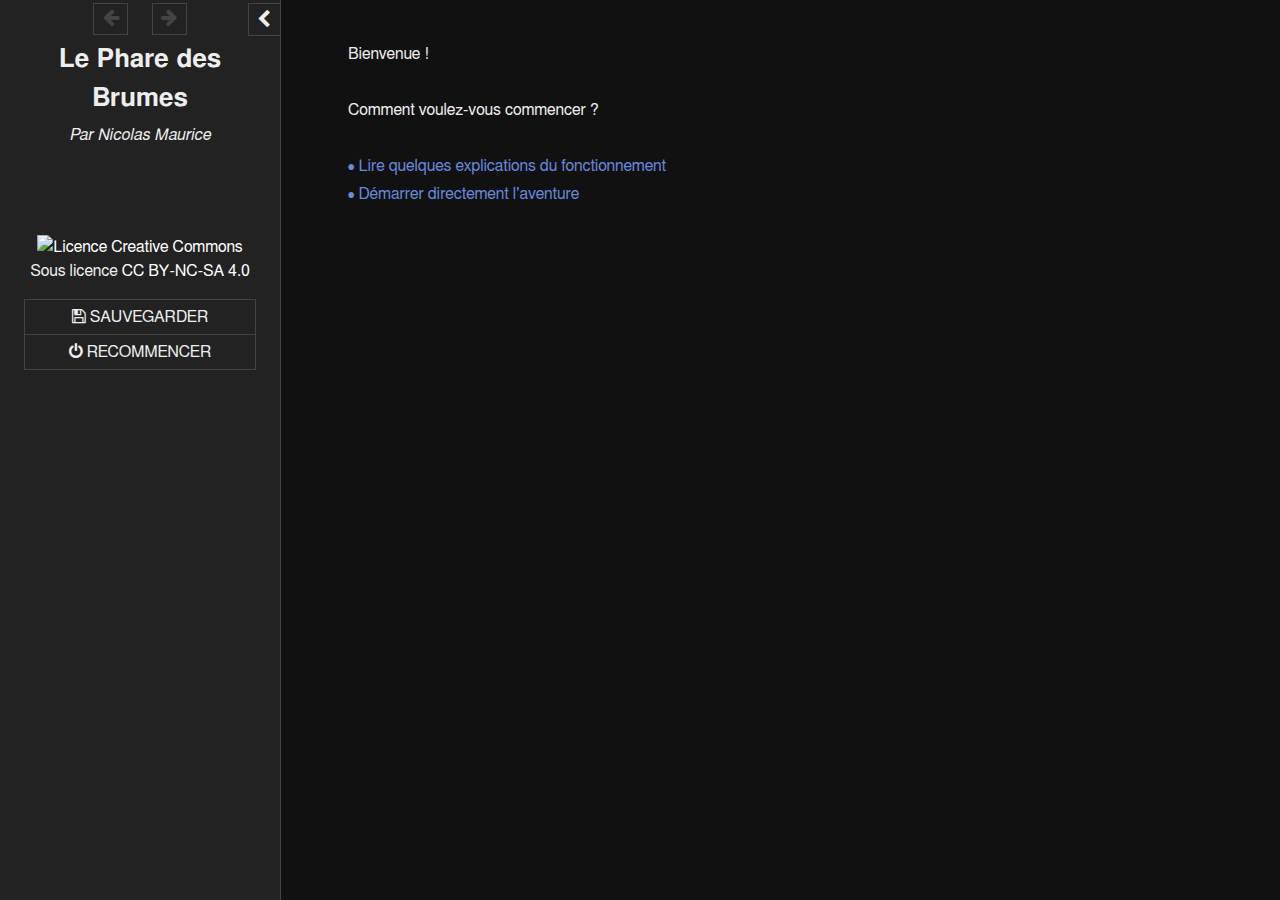
==== commit 1c3a8693: "WIP" ====
--- a/stories/publication/2020-09-19-le-phare-des-brumes/index.html
+++ b/stories/publication/2020-09-19-le-phare-des-brumes/index.html
@@ -91,6 +91,8 @@
 <style id="style-ui" type="text/css">#ui-dialog-body.settings [id|=setting-body]>div:first-child{display:table;width:100%}#ui-dialog-body.settings [id|=setting-label]{display:table-cell;padding:.4em 2em .4em 0}#ui-dialog-body.settings [id|=setting-label]+div{display:table-cell;min-width:8em;text-align:right;vertical-align:middle;white-space:nowrap}#ui-dialog-body.list{padding:0}#ui-dialog-body.list ul{margin:0;padding:0;list-style:none;border:1px solid transparent}#ui-dialog-body.list li{margin:0}#ui-dialog-body.list li:not(:first-child){border-top:1px solid #444}#ui-dialog-body.list li a{display:block;padding:.25em .75em;border:1px solid transparent;color:#eee;text-decoration:none}#ui-dialog-body.list li a:hover{background-color:#333;border-color:#eee}#ui-dialog-body.saves{padding:0 0 1px}#ui-dialog-body.saves>:not(:first-child){border-top:1px solid #444}#ui-dialog-body.saves table{border-spacing:0;width:100%}#ui-dialog-body.saves tr:not(:first-child){border-top:1px solid #444}#ui-dialog-body.saves td{padding:.33em .33em}#ui-dialog-body.saves td:first-child{min-width:1.5em;text-align:center}#ui-dialog-body.saves td:nth-child(3){line-height:1.2}#ui-dialog-body.saves td:last-child{text-align:right}#ui-dialog-body.saves .empty{color:#999;speak:none;text-align:center;-webkit-user-select:none;-moz-user-select:none;-ms-user-select:none;user-select:none}#ui-dialog-body.saves .datestamp{font-size:75%;margin-left:1em}#ui-dialog-body.saves ul.buttons li{padding:.4em}#ui-dialog-body.saves ul.buttons>li+li>button{margin-left:.2em}#ui-dialog-body.saves ul.buttons li:last-child{float:right}#ui-dialog-body.settings div[id|=header-body]{margin:1em 0}#ui-dialog-body.settings div[id|=header-body]:first-child{margin-top:0}#ui-dialog-body.settings div[id|=header-body]:not(:first-child){border-top:1px solid #444;padding-top:1em}#ui-dialog-body.settings div[id|=header-body]>*{margin:0}#ui-dialog-body.settings h2[id|=header-heading]{font-size:1.375em}#ui-dialog-body.settings p[id|=header-desc],#ui-dialog-body.settings p[id|=setting-desc]{font-size:87.5%;margin:0 0 0 .5em}#ui-dialog-body.settings div[id|=setting-body]+div[id|=setting-body]{margin:1em 0}#ui-dialog-body.settings [id|=setting-control]{white-space:nowrap}#ui-dialog-body.settings button[id|=setting-control]{color:#eee;background-color:transparent;border:1px solid #444;padding:.4em}#ui-dialog-body.settings button[id|=setting-control]:hover{background-color:#333;border-color:#eee}#ui-dialog-body.settings button[id|=setting-control].enabled{background-color:#282;border-color:#4a4}#ui-dialog-body.settings button[id|=setting-control].enabled:hover{background-color:#4a4;border-color:#6c6}#ui-dialog-body.settings input[type=range][id|=setting-control]{max-width:35vw}#ui-dialog-body.list a,#ui-dialog-body.settings span[id|=setting-input]{-webkit-user-select:none;-moz-user-select:none;-ms-user-select:none;user-select:none}#ui-dialog-body.saves button[id=saves-clear]:before,#ui-dialog-body.saves button[id=saves-export]:before,#ui-dialog-body.saves button[id=saves-import]:before,#ui-dialog-body.settings button[id|=setting-control].enabled:after,#ui-dialog-body.settings button[id|=setting-control]:after{font-family:tme-fa-icons;font-style:normal;font-weight:400;font-variant:normal;text-transform:none;line-height:1;speak:none}#ui-dialog-body.saves button[id=saves-export]:before{content:"\e829\00a0"}#ui-dialog-body.saves button[id=saves-import]:before{content:"\e82a\00a0"}#ui-dialog-body.saves button[id=saves-clear]:before{content:"\e827\00a0"}#ui-dialog-body.settings button[id|=setting-control]:after{content:"\00a0\00a0\e830"}#ui-dialog-body.settings button[id|=setting-control].enabled:after{content:"\00a0\00a0\e831"}</style>
 <style id="style-ui-bar" type="text/css">#story{margin-left:20em;-webkit-transition:margin-left .2s ease-in;-o-transition:margin-left .2s ease-in;transition:margin-left .2s ease-in}#ui-bar.stowed~#story{margin-left:4.5em}@media screen and (max-width:1136px){#story{margin-left:19em}#ui-bar.stowed~#story{margin-left:3.5em}}@media screen and (max-width:768px){#story{margin-left:3.5em}}#ui-bar{position:fixed;z-index:50;top:0;left:0;width:17.5em;height:100%;margin:0;padding:0;-webkit-transition:left .2s ease-in;-o-transition:left .2s ease-in;transition:left .2s ease-in}#ui-bar.stowed{left:-15.5em}#ui-bar-tray{position:absolute;top:.2em;left:0;right:0}#ui-bar-body{height:90%;height:calc(100% - 2.5em);margin:2.5em 0;padding:0 1.5em}#ui-bar.stowed #ui-bar-body,#ui-bar.stowed #ui-bar-history{visibility:hidden;-webkit-transition:visibility .2s step-end;-o-transition:visibility .2s step-end;transition:visibility .2s step-end}#ui-bar{background-color:#222;border-right:1px solid #444;text-align:center}#ui-bar a{text-decoration:none}#ui-bar hr{border-color:#444}#ui-bar-history [id|=history],#ui-bar-toggle{font-size:1.2em;line-height:inherit;color:#eee;background-color:transparent;border:1px solid #444}#ui-bar-toggle{display:block;position:absolute;top:0;right:0;border-right:none;padding:.3em .45em .25em}#ui-bar.stowed #ui-bar-toggle{padding:.3em .35em .25em .55em}#ui-bar-toggle:hover{background-color:#444;border-color:#eee}#ui-bar-history{margin:0 auto}#ui-bar-history [id|=history]{padding:.2em .45em .35em}#ui-bar-history #history-jumpto{padding:.2em .665em .35em}#ui-bar-history [id|=history]:not(:first-child){margin-left:1.2em}#ui-bar-history [id|=history]:hover{background-color:#444;border-color:#eee}#ui-bar-history [id|=history]:disabled{color:#444;background-color:transparent;border-color:#444}#ui-bar-body{line-height:1.5;overflow:auto}#ui-bar-body>:not(:first-child){margin-top:2em}#story-title{margin:0;font-size:162.5%}#story-author{margin-top:2em;font-weight:700}#menu ul{margin:1em 0 0;padding:0;list-style:none;border:1px solid #444}#menu ul:empty{display:none}#menu li{margin:0}#menu li:not(:first-child){border-top:1px solid #444}#menu li a{display:block;padding:.25em .75em;border:1px solid transparent;color:#eee;text-transform:uppercase}#menu li a:hover{background-color:#444;border-color:#eee}#menu a,#ui-bar-history [id|=history],#ui-bar-toggle{-webkit-user-select:none;-moz-user-select:none;-ms-user-select:none;user-select:none}#menu-core li[id|=menu-item] a:before,#ui-bar-history [id|=history],#ui-bar-toggle:before{font-family:tme-fa-icons;font-style:normal;font-weight:400;font-variant:normal;text-transform:none;line-height:1;speak:none}#ui-bar-toggle:before{content:"\e81d"}#ui-bar.stowed #ui-bar-toggle:before{content:"\e81e"}#menu-item-saves a:before{content:"\e82b\00a0"}#menu-item-settings a:before{content:"\e82d\00a0"}#menu-item-restart a:before{content:"\e82c\00a0"}#menu-item-share a:before{content:"\e82f\00a0"}</style>
 <style id="style-ui-debug" type="text/css">#debug-bar{background-color:#222;border-left:1px solid #444;border-top:1px solid #444;bottom:0;margin:0;max-height:75%;padding:.5em;position:fixed;right:0;z-index:99900}#debug-bar>div:not([id])+div{margin-top:.5em}#debug-bar>div>label{margin-right:.5em}#debug-bar>div>input[type=text]{min-width:0;width:8em}#debug-bar>div>select{width:15em}#debug-bar-toggle{color:#eee;background-color:#222;border:1px solid #444;height:101%;height:calc(100% + 1px);left:-2em;left:calc(-2em - 1px);position:absolute;top:-1px;width:2em}#debug-bar-toggle:hover{background-color:#333;border-color:#eee}#debug-bar-hint{bottom:.175em;font-size:4.5em;opacity:.33;pointer-events:none;position:fixed;right:.6em;-webkit-user-select:none;-moz-user-select:none;-ms-user-select:none;user-select:none;white-space:nowrap}#debug-bar-watch{background-color:#222;border-left:1px solid #444;border-top:1px solid #444;bottom:102%;bottom:calc(100% + 1px);font-size:.9em;left:-1px;max-height:650%;max-height:65vh;position:absolute;overflow-x:hidden;overflow-y:scroll;right:0;z-index:99800}#debug-bar-watch[hidden]{display:none}#debug-bar-watch div{color:#999;font-style:italic;margin:1em auto;text-align:center}#debug-bar-watch table{width:100%}#debug-bar-watch tr:nth-child(2n){background-color:rgba(127,127,127,.15)}#debug-bar-watch td{padding:.2em 0}#debug-bar-watch td:first-child+td{padding:.2em .3em .2em .1em}#debug-bar-watch .watch-delete{background-color:transparent;border:none;color:#c00}#debug-bar-watch-all,#debug-bar-watch-none{margin-left:.5em}#debug-bar-views-toggle,#debug-bar-watch-toggle{color:#eee;background-color:transparent;border:1px solid #444;margin-right:1em;padding:.4em}#debug-bar-views-toggle:hover,#debug-bar-watch-toggle:hover{background-color:#333;border-color:#eee}#debug-bar-watch:not([hidden])~div #debug-bar-watch-toggle,html[data-debug-view] #debug-bar-views-toggle{background-color:#282;border-color:#4a4}#debug-bar-watch:not([hidden])~div #debug-bar-watch-toggle:hover,html[data-debug-view] #debug-bar-views-toggle:hover{background-color:#4a4;border-color:#6c6}#debug-bar-hint:after,#debug-bar-toggle:before,#debug-bar-views-toggle:after,#debug-bar-watch .watch-delete:before,#debug-bar-watch-add:before,#debug-bar-watch-all:before,#debug-bar-watch-none:before,#debug-bar-watch-toggle:after{font-family:tme-fa-icons;font-style:normal;font-weight:400;font-variant:normal;text-transform:none;line-height:1;speak:none}#debug-bar-toggle:before{content:"\e838"}#debug-bar-hint:after{content:"\e838\202f\e822"}#debug-bar-watch .watch-delete:before{content:"\e804"}#debug-bar-watch-add:before{content:"\e805"}#debug-bar-watch-all:before{content:"\e83a"}#debug-bar-watch-none:before{content:"\e827"}#debug-bar-views-toggle:after,#debug-bar-watch-toggle:after{content:"\00a0\00a0\e830"}#debug-bar-watch:not([hidden])~div #debug-bar-watch-toggle:after,html[data-debug-view] #debug-bar-views-toggle:after{content:"\00a0\00a0\e831"}html[data-debug-view] .debug{padding:.25em;background-color:#234}html[data-debug-view] .debug[title]{cursor:help}html[data-debug-view] .debug.block{display:inline-block;vertical-align:middle}html[data-debug-view] .debug.invalid{text-decoration:line-through}html[data-debug-view] .debug.hidden,html[data-debug-view] .debug.hidden .debug{background-color:#555}html:not([data-debug-view]) .debug.hidden{display:none}html[data-debug-view] .debug[data-name][data-type].nonvoid:after,html[data-debug-view] .debug[data-name][data-type]:before{background-color:rgba(0,0,0,.25);font-family:monospace,monospace;white-space:pre}html[data-debug-view] .debug[data-name][data-type]:before{content:attr(data-name)}html[data-debug-view] .debug[data-name][data-type|=macro]:before{content:"<<" attr(data-name) ">>"}html[data-debug-view] .debug[data-name][data-type|=macro].nonvoid:after{content:"<</" attr(data-name) ">>"}html[data-debug-view] .debug[data-name][data-type|=html]:before{content:"<" attr(data-name) ">"}html[data-debug-view] .debug[data-name][data-type|=html].nonvoid:after{content:"</" attr(data-name) ">"}html[data-debug-view] .debug[data-name][data-type]:not(:empty):before{margin-right:.25em}html[data-debug-view] .debug[data-name][data-type].nonvoid:not(:empty):after{margin-left:.25em}html[data-debug-view] .debug[data-name][data-type|=special],html[data-debug-view] .debug[data-name][data-type|=special]:before{display:block}</style>
+<link rel="icon" type="image/x-icon" href="./images/favicon.ico" />
+<link rel='icon' type='image/png' href='./images/favicon.png' />
 </head>
 <body>
 	<div id="init-screen">
@@ -98,8 +100,12 @@
 		<div id="init-lacking">Your browser lacks required capabilities. Please upgrade it or switch to another to continue.</div>
 		<div id="init-loading"><div>Loading&hellip;</div></div>
 	</div>
-	<!-- UUID://340AAAAD-01EE-4F01-9CC6-E4BFFDE5D654// --><tw-storydata name="Le Phare des Brumes" startnode="3" creator="Tweego" creator-version="2.1.1+81d1d71" ifid="340AAAAD-01EE-4F01-9CC6-E4BFFDE5D654" zoom="1" format="SugarCube" format-version="2.33.2" options="" hidden><style role="stylesheet" id="twine-user-stylesheet" type="text/twine-css">a {
-    color: aqua;
+	<!-- UUID://340AAAAD-01EE-4F01-9CC6-E4BFFDE5D654// --><tw-storydata name="Le Phare des Brumes" startnode="4" creator="Tweego" creator-version="2.1.1+81d1d71" ifid="340AAAAD-01EE-4F01-9CC6-E4BFFDE5D654" zoom="1" format="SugarCube" format-version="2.33.2" options="" hidden><style role="stylesheet" id="twine-user-stylesheet" type="text/twine-css">.passage a:not(:only-of-type):before {
+    content: "• ";
+}
+
+#ui-bar-body>:not(:first-child) {
+    margin-top: 1em;
 }
 
 #story-caption li {
@@ -115,8 +121,12 @@
     width: 150px;
 }
 
-#story-caption img {
+#story-caption > img {
     width: 90%;
+}
+
+.license > a {
+    color: white;
 }
 
 #story-author {
@@ -124,13 +134,28 @@
     font-style: italic;
     margin-top: 5px;
 }
-</style><script role="script" id="twine-user-script" type="text/twine-javascript">/* twine-user-script #1: "agreement.js" */
+
+.tuto img {
+    border: 10px solid white;
+    padding: 10px;
+    margin: auto;
+    display: block;
+}
+
+#passages img {
+    max-width: min(80%, 500px);
+    display: block;
+    margin: auto;
+}</style><script role="script" id="twine-user-script" type="text/twine-javascript">/* twine-user-script #1: "agreement.js" */
 const gender = 'm';
 
 const data = {
+    le: 'la',
+    un: 'une',
     il: 'elle',
     lui: 'elle',
     Monsieur: 'Madame',
+    monsieur: 'madame',
     costume: 'robe'
 };
 
@@ -254,13 +279,14 @@
 
 class Player {
 
-    constructor(firstName, lastName, gender, nationality, age) {
+    constructor(firstName, lastName, gender, nationality, age, money) {
         this.firstName = firstName;
         this.lastName = lastName;
         this.fullName = `${firstName} ${lastName}`;
         this.gender = gender;
         this.nationality = nationality;
         this.age = age;
+        this.money = money;
         this.inventory = new Inventory();
         this.life = 10;
 	    this.attributes = {
@@ -279,38 +305,54 @@
     }
 }
 /* twine-user-script #4: "players.js" */
-const player1 = new Player("Céline", "Martel", "f", "Française", 26);
+const player1 = new Player("Céline", "Martel", "f", "Française", 26, 17814);
 player1.setAttributes(5, 2, 2, 3);
 player1.image = "images/character1.png";
 
-const player2 = new Player("Thierry", "Planque", "m", "Canadien", 42);
+const player2 = new Player("Thierry", "Planque", "m", "Canadien", 42, 17814);
 player2.setAttributes(2, 5, 2, 3);
 player2.image = "images/character2.png";
 
-const player3 = new Player("Tara", "Pettigrew", "f", "Britannique", 31);
+const player3 = new Player("Tara", "Pettigrew", "f", "Britannique", 31, 17814);
 player3.setAttributes(2, 3, 5, 2);
 player3.image = "images/character3.png";
 
-const player4 = new Player("Yoshi", "Kuroda", "m", "Japonais", 69);
+const player4 = new Player("Yoshi", "Kuroda", "m", "Japonais", 69, 17814);
 player4.setAttributes(3, 1, 3, 5);
 player4.image = "images/character4.png";
 
 State.variables.player1 = player1;
 State.variables.player2 = player2;
 State.variables.player3 = player3;
-State.variables.player4 = player4;</script><tw-passagedata pid="1" name="StoryAuthor" tags="" position="100,100" size="100,100">Par Nicolas Maurice</tw-passagedata><tw-passagedata pid="2" name="StoryCaption" tags="" position="225,100" size="100,100">&lt;&lt;if $started&gt;&gt;
+State.variables.player4 = player4;</script><tw-passagedata pid="1" name="Widget-End" tags="widget" position="100,100" size="100,100">&lt;&lt;widget &quot;end&quot;&gt;&gt;
+&#39;&#39;FIN&#39;&#39;
+----
+&lt;&lt;link &quot;Revenir en arrière&quot;&gt;&gt;&lt;&lt;script&gt;&gt;Engine.backward()&lt;&lt;/script&gt;&gt;&lt;&lt;/link&gt;&gt;
+&lt;&lt;link &quot;Charger une sauvegarde&quot;&gt;&gt;&lt;&lt;script&gt;&gt;UI.saves()&lt;&lt;/script&gt;&gt;&lt;&lt;/link&gt;&gt;
+&lt;&lt;link &quot;Recommencer au début&quot;&gt;&gt;&lt;&lt;script&gt;&gt;Engine.restart()&lt;&lt;/script&gt;&gt;&lt;&lt;/link&gt;&gt;
+&lt;&lt;/widget&gt;&gt;</tw-passagedata><tw-passagedata pid="2" name="StoryAuthor" tags="" position="225,100" size="100,100">Par Nicolas Maurice</tw-passagedata><tw-passagedata pid="3" name="StoryCaption" tags="" position="350,100" size="100,100">&lt;&lt;if $started&gt;&gt;\
 ----
 [img[$player.image]]
 &#39;&#39;$player.fullName&#39;&#39;
 $player.nationality, $player.age ans
-* $player.attributes.int.name : &#39;&#39;$player.attributes.int.value&#39;&#39;
-* $player.attributes.phy.name : &#39;&#39;$player.attributes.phy.value&#39;&#39;
-* $player.attributes.psy.name : &#39;&#39;$player.attributes.psy.value&#39;&#39;
-* $player.attributes.hab.name : &#39;&#39;$player.attributes.hab.value&#39;&#39;
+* $player.attributes.int.name : $player.attributes.int.value
+* $player.attributes.phy.name : $player.attributes.phy.value
+* $player.attributes.psy.name : $player.attributes.psy.value
+* $player.attributes.hab.name : $player.attributes.hab.value
+Santé : $player.life / 10
+Argent : $player.money €
 ----
-&lt;&lt;/if&gt;&gt;</tw-passagedata><tw-passagedata pid="3" name="Start" tags="" position="350,100" size="100,100">Bienvenue dans cette aventure !
-
-Nous sommes en 1987 et vous êtes un(e) enquêteur/enquêtrice du //Bureau des Affaires Spéciales// de Paris travaillant sur des phénomènes qualifiés &quot;d&#39;étrange&quot;.
+&lt;&lt;/if&gt;&gt;
+
+&lt;div class=&quot;license&quot;&gt;
+&lt;a rel=&quot;license&quot; href=&quot;http://creativecommons.org/licenses/by-nc-sa/4.0/deed.fr&quot;&gt;&lt;img alt=&quot;Licence Creative Commons&quot; style=&quot;border-width:0&quot; src=&quot;https://i.creativecommons.org/l/by-nc-sa/4.0/88x31.png&quot; /&gt;&lt;/a&gt;
+Sous licence &lt;a rel=&quot;license&quot; target=&quot;_blank&quot; href=&quot;http://creativecommons.org/licenses/by-nc-sa/4.0/deed.fr&quot;&gt;CC BY-NC-SA 4.0&lt;/a&gt;
+&lt;/div&gt;</tw-passagedata><tw-passagedata pid="4" name="Start" tags="" position="475,100" size="100,100">Bienvenue !
+
+Comment voulez-vous commencer ?
+
+[[Lire quelques explications du fonctionnement|Tuto - Intro]]
+[[Démarrer directement l&#39;aventure|Introduction]]</tw-passagedata><tw-passagedata pid="5" name="Introduction" tags="" position="600,100" size="100,100">Nous sommes en 1987 et vous êtes un(e) enquêteur/enquêtrice du //Bureau des Affaires Spéciales// de Paris travaillant sur des phénomènes qualifiés &quot;d&#39;étrange&quot;. Vous avez auparavant travaillé comme journaliste avant d&#39;être recruté(e) et formé(e) par cette discrète organisation deux ans plus tôt.
 
 //Cliquez sur le portrait du personnage que vous voulez incarner.//
 
@@ -349,7 +391,44 @@
 * $player4.attributes.phy.name : &#39;&#39;$player4.attributes.phy.value&#39;&#39;
 * $player4.attributes.psy.name : &#39;&#39;$player4.attributes.psy.value&#39;&#39;
 * $player4.attributes.hab.name : &#39;&#39;$player4.attributes.hab.value&#39;&#39;
-&lt;/div&gt;</tw-passagedata><tw-passagedata pid="4" name="Prologue" tags="" position="475,100" size="100,100">&lt;&lt;script&gt;&gt;
+&lt;/div&gt;</tw-passagedata><tw-passagedata pid="6" name="Tuto - Intro" tags="tuto" position="725,100" size="100,100">Bienvenue dans le tutoriel de //&lt;&lt;=Story.title&gt;&gt;// !
+
+Cette histoire est interractive, sur le modèle des //livres dont vous êtes le héros//. Vous incarnez un personnages et, à la fin de chaque passage, choisissez parmis les options proposées ce que vous voulez faire.
+
+//Exemple ://
+[img[images/tuto01.png]]
+
+[[J&#39;ai compris|Tuto 2]]</tw-passagedata><tw-passagedata pid="7" name="Tuto 2" tags="tuto" position="850,100" size="100,100">Le résumé des informations concernant votre personnage est disponible dans la barre lattérale : nom, age, attributs, inventaire, etc.
+
+[img[images/tuto02.png]]
+
+Les attributs sont au nombre de 4 :
+* Intellect : à quel point vous êtes intelligent(e), érudit(e), etc.
+* Physique : à quel point vous êtes fort(e), endurant(e), etc.
+* Psychique : à quel point vous êtes autoritaire, charismatique, etc.
+* Habilité : à quel point vous êtes agile, vigilent, etc.
+
+Les nombres affichés à côté représentent votre niveau de compétence associé. Ce niveau peut augmenter au cours de l&#39;aventure (si vous rencontrez en mentor, par exemple).
+
+[[J&#39;ai compris|Tuto 3]]</tw-passagedata><tw-passagedata pid="8" name="Tuto 3" tags="tuto" position="975,100" size="100,100">Parfois certaines actions ne seront disponibles que si vous avez un niveau minimum dans une compétence. Prenez donc soin de les choisir en fonction du style d&#39;action que vous voulez privilégier pour votre personnage.
+
+[img[images/tuto03.png]]
+
+D&#39;autres fois les actions seront disponibles mais auront une certaine chance de succès (indiquée par un attribut et un pourcentage). Plus votre compétence dans cet attribut sera élevée, plus les chances de succès seront grandes. Par exemple la mention //Psychique : 60%// indique que vous avez 60% de chances de réussire cette action, et que ce pourcentage est influencé par l&#39;attribut //psychique//.
+
+[img[images/tuto04.png]]
+
+[[J&#39;ai compris|Tuto 4]]</tw-passagedata><tw-passagedata pid="9" name="Tuto 4" tags="tuto" position="1100,100" size="100,100">Enfin, certaines actions ne seront disponibles que si vous avez une certaines somme d&#39;argent ou certains objets en votre possession.
+
+[img[images/tuto05.png]]
+
+[[J&#39;ai compris|Tuto 5]]</tw-passagedata><tw-passagedata pid="10" name="Tuto 5" tags="tuto" position="1225,100" size="100,100">Vous pouvez sauvegarder localement votre partie avec la barre lattérale. Vous devez utiliser le même appareil et le même navigateur pour la continuer.
+
+[img[images/tuto06.png]]
+
+[[J&#39;ai compris|Tuto - Fin]]</tw-passagedata><tw-passagedata pid="11" name="Tuto - Fin" tags="tuto" position="100,225" size="100,100">Ce tutoriel est maintenant terminé.
+
+[[Démarrer l&#39;aventure !|Introduction]]</tw-passagedata><tw-passagedata pid="12" name="Prologue" tags="" position="225,225" size="100,100">&lt;&lt;script&gt;&gt;
 if(State.variables.player.gender === &#39;m&#39;) {
     for (const key in State.variables.ag) {
         State.variables.ag[key] = key;
@@ -374,9 +453,130 @@
 Vous vous apprêtez à rejoindre vos collègues et, malheureusement, tout le gratin du //Bureau//.
 
 &lt;&lt;link &quot;Vous vérifier une dernière fois votre $ag.costume&quot; &quot;Prologue - Vérifier tenue&quot;&gt;&gt;&lt;&lt;/link&gt;&gt;
-[[Vous entrez directement dans la salle|Prologue - Entree salle]]</tw-passagedata><tw-passagedata pid="5" name="Prologue - Vérifier tenue" tags="" position="600,100" size="100,100">Votre $ag.costume est impeccable... Enfin, peut-être un peut grand$e pour vous... Mais qu&#39;importe. D&#39;ici quelques heures vous en aurez fini et pourrez rentrez chez vous.
-
-[[Vous entrez dans la salle|Prologue - Entree salle]]</tw-passagedata><tw-passagedata pid="6" name="Prologue - Entree salle" tags="" position="725,100" size="100,100">TODO : Entrée dans la salle</tw-passagedata></tw-storydata>
+[[Vous entrez directement dans la salle|Prologue - Entree salle]]</tw-passagedata><tw-passagedata pid="13" name="Prologue - Vérifier tenue" tags="" position="350,225" size="100,100">Votre $ag.costume est impeccable... Enfin, peut-être un peut grand$e pour vous... Mais qu&#39;importe. D&#39;ici quelques heures vous en aurez fini et pourrez rentrez chez vous.
+
+[[Vous entrez dans la salle|Prologue - Entree salle]]</tw-passagedata><tw-passagedata pid="14" name="Prologue - Entree salle" tags="" position="475,225" size="100,100">Vous entrez dans la salle d&#39;un pas décidé. Elle est éclairée d&#39;une lumière tamisée, à l&#39;exception de l&#39;estrade au fond, sous le feu des projecteurs. Tout le monde est déjà là, assis autour de larges tables rondes disposées un peu partout. Par chance le rat est en train de faire son discours et personne ne prette attention à vous.
+
+Le //rat// c&#39;est Jérémie Chambier, le directeur du cabinet du Premier Ministre, qui supervise directement le Bureau des Affaires Spéciales. Bien sûr vous avez toujours gardé ce surnom secret. Il ne s&#39;agirait pas de se mettre à dos un type qui peut sabotter toute votre carrière.
+
+Du coin de l&#39;oeil vous avisez Alex et Marie. Vos coéquipiers sont assis à une table près des colonnes, sur le côté.
+
+[[Vous rajoignez vos coéquipiers à votre table|Prologue - Table des coéquipiers]]
+[[Vous vous rendez au bar, à l&#39;arrière de la salle|Prologue - Bar]]
+[[Vous montez sur l&#39;estrade pour interrompre le discours de Chambier|Prologue - Estrade 1]]</tw-passagedata><tw-passagedata pid="15" name="Prologue - Table des coéquipiers" tags="" position="600,225" size="100,100">Vous longez les murs de la salle et rejoignez la petite table ronde autour de laquelle vos coéquipiers discutent doucement, peut intéressés par le discours.
+Cédric, en élégant smoking noir, vous vois approcher et vous acceuille d&#39;un petit signe de tête. A 71 ans, il est le plus ancien de l&#39;équipe — et peut-être même de tout le BAS.
+Vous vous asseyez sur une chaise libre, entre Christelle — que tout le monde appelle &quot;doc&quot; — et Martial, votre binôme.
+
+— Tu es en retard, vous souffle-t-il.
+— Je sais, répondez-vous sur le même ton. Je devais encore vérifier quelque chose avant de venir.
+— Toujours après ton fantôme ? vous demande Phyliss.
+
+Assise en face de vous, la jeune Anglaise vous dévisage d&#39;un air sceptique.
+
+//Ce n&#39;est pas un fantôme//, pensez-vous.
+
+Vous en êtes convaincu$e, l&#39;homme que vous traquez est bien réel. Mais comment espérer qu&#39;on vous croie quand vous êtes $ag.le seul$e à l&#39;avoir vu ?
+
+//Un vieillard aux yeux globuleux, aussi agile qu&#39;un jeune homme.// Vous vous souvenez très bien de votre brève rencontre dans une ruelle sombre, quelques mois plus tôt. //Prenez garde aux brûmes//, avait-il dit avant de s&#39;enfuir.
+
+[[Vous lui répondez que ce fantôme est bien réel|Prologue - Table des coéquipiers 2]]
+[[Vous l&#39;ignorer et haussez les épaules|Prologue - Table des coéquipiers 2b]]</tw-passagedata><tw-passagedata pid="16" name="Prologue - Table des coéquipiers 2" tags="" position="725,225" size="100,100">Vous ouvrez la bouche pour répondre mais aucun son ne sort.
+La tête vous tourne et vous une puissante douleur vous traverse le corps.
+
+[[Vous perdez connaissance|Réveil]]</tw-passagedata><tw-passagedata pid="17" name="Prologue - Table des coéquipiers 2b" tags="" position="850,225" size="100,100">Vous vouslez hausser les épaules mais impossible de bouger.
+La tête vous tourne et vous une puissante douleur vous traverse le corps.
+
+[[Vous perdez connaissance|Réveil]]</tw-passagedata><tw-passagedata pid="18" name="Prologue - Bar" tags="" position="975,225" size="100,100">Vous arrivez au bar. Vous êtes $ag.le seule convive.
+
+Le barman, un jeune homme un peu pincé, vous jette un regard indiférent.
+
+— Vous désirez quelque chose $ag.monsieur ?
+
+[[Vous commandez une bière (7€)|Prologue - Bar - Bière]]
+[[Vous commandez un whisky (16€)|Prologue - Bar - Whisky]]
+[[Vous vous ravisez, faites demi-tour et rejoignez vos coéquipiers à votre table|Prologue - Table des coéquipiers]]</tw-passagedata><tw-passagedata pid="19" name="Prologue - Bar - Bière" tags="" position="1100,225" size="100,100">&lt;&lt;set $player.money -= 7&gt;&gt;
+
+Vous payez 7€ au serveur qui vous sert une bière.
+
+[[Vous rejoignez vos coéquipiers à votre table|Prologue - Bar - Décharge]]</tw-passagedata><tw-passagedata pid="20" name="Prologue - Bar - Whisky" tags="" position="1225,225" size="100,100">Vous payez 16€ au serveur qui vous sert un verre. Vous l&#39;avalez d&#39;une traite.
+
+[[Vous rejoignez vos coéquipiers à votre table|Prologue - Bar - Décharge]]</tw-passagedata><tw-passagedata pid="21" name="Prologue - Bar - Décharge" tags="" position="100,350" size="100,100">Vous avez à peine le temps de vous retourner qu&#39;une puissante décharge électrique vous paralyse. Vous vacillez et tombez au sol.
+
+[[Vous perdez connaissance|Réveil]]</tw-passagedata><tw-passagedata pid="22" name="Prologue - Estrade 1" tags="" position="225,350" size="100,100">Que vous est-il passé par la tête ? Un éclair de folie ? Qui sait...
+
+Vous traversez la salle à grands pas et, en quelques secondes vous arrivez au pied de l&#39;estrade.
+
+[[Vous vous ravisez, faites demi-tour et rejoignez vos coéquipiers à votre table|Prologue - Table des coéquipiers]]
+[[Vous vous ravisez, faites demi-tour et vous rendez au bar, à l&#39;arrière de la salle|Prologue - Bar]]
+[[Vous montez sur l&#39;estrade|Prologue - Estrade 2]]</tw-passagedata><tw-passagedata pid="23" name="Prologue - Estrade 2" tags="" position="350,350" size="100,100">Vous grimpez d&#39;un pas leste sur l&#39;estrade. Un léger remous se fait entendre dans la salle.
+Chambier vient de vous remarquez et affiche un air surpris tout en continuant de parler, mais plus lentement.
+
+[[Vous tentez de lui arracher le micro des mains|Prologue - Estrade perte de connaissance]]
+[[Vous lui demandez d&#39;être plus bref|Prologue - Estrade perte de connaissance]]</tw-passagedata><tw-passagedata pid="24" name="Prologue - Estrade perte de connaissance" tags="" position="475,350" size="100,100">Vous vous avancez vers Chambier mais soudain vous vous prenez les pieds dans un câble que vous n&#39;aviez pas vu ! Vous perdez l&#39;équilibre et chutez lourdement !
+
+Votre tête cogne contre une caisse en métal.
+
+[[Vous perdez connaissance|Réveil]]</tw-passagedata><tw-passagedata pid="25" name="Réveil" tags="" position="600,350" size="100,100">&lt;&lt;set $player.money = 0&gt;&gt;
+&lt;&lt;set $player.life = 5&gt;&gt;
+
+Tout n&#39;est qu&#39;obscurité...
+Obscurité et douleur...
+
+[[Vous rassemblez vos esprits|Réveil - Conscience]]
+[[Vous vous laissez sombrer|Réveil - Sombrer]]</tw-passagedata><tw-passagedata pid="26" name="Réveil - Sombrer" tags="" position="725,350" size="100,100">Vous lâchez prise et laissez votre esprit embrasser l&#39;obscurité primordiale.
+Vous vous endormez... définitivement.
+
+&lt;&lt;end&gt;&gt;</tw-passagedata><tw-passagedata pid="27" name="Réveil - Conscience" tags="" position="850,350" size="100,100">Vous vous concentrez et essayer de reprendre le contrôle de votre corps, de vos sens, de votre esprit...
+
+//Il n&#39;y a que le néant//, murmure une voix, //rien que le néant//.
+
+[[&quot;\&quot;Qui êtes-vous ?\&quot;&quot;|Réveil - Voix]]
+[[Vous ignorez la voix et vous concentrez d&#39;avantage|Réveil - Conscience 2]]</tw-passagedata><tw-passagedata pid="28" name="Réveil - Voix" tags="" position="975,350" size="100,100">//Rien... Rien... Rien...// continue la voix.
+
+La douleur se fait plus vive. Vous avez du mal à vous concentrer.
+
+//Que le silence infini... Que l&#39;informe obscur...//
+
+La voix continue à se faire entendre, lente et grâve. Distante, mais attirante... Tellement reposante.
+
+//La torpeur... Le sommeil... Le néant...//
+
+[[Vous vous laissez sombrer|Réveil - Sombrer]]
+[[Vous ouvrez les yeux|Réveil - Yeux ouverts]]</tw-passagedata><tw-passagedata pid="29" name="Réveil - Conscience 2" tags="" position="1100,350" size="100,100">La voix continue à se faire entendre, lente et grâve. De plus en plus distante...
+
+//La torpeur... Le sommeil... Le néant...//
+
+Vous vous concentrez sur vos sens. La douleur se fait plus vive. Vous persistez et, petit à petit, reprenez contrôle de votre corps.
+
+[[Vous ouvrez les yeux|Réveil - Yeux ouverts]]</tw-passagedata><tw-passagedata pid="30" name="Réveil - Yeux ouverts" tags="" position="1225,350" size="100,100">Vous ouvrez les yeux. Soudainement une forte lumière vous aveugle.
+Vous vous protégez des rayons du soleil avec votre main.
+Bizarement il brille juste en face de vous... Vous êtes couché$e sur le dos.
+
+[[Vous vous levez|Réveil - Debout]]
+[[Vous écoutez autour de vous|Réveil - Écouter]]</tw-passagedata><tw-passagedata pid="31" name="Réveil - Écouter" tags="" position="100,475" size="100,100">Vous restez alongé$e sur le dos. En-dessous de vous le sol est dur et inégal.
+Votre tête est encore douloureuse et votre esprit confus.
+
+Vous vous concentrez de nouveau. Peu à peu le bourdonnement qui agressait vos oreilles fait place au bruit du vent, de la mer et des vagues s&#39;écrasant sur la côte.
+
+[[Vous vous levez|Réveil - Debout]]</tw-passagedata><tw-passagedata pid="32" name="Réveil - Debout" tags="" position="225,475" size="100,100">Vous vous relevez péniblement. Tous vos muscles vous brûlent. Un bref coup d&#39;oeil à vos mains vous révèle des ecchymose et des traces de sang séché.
+Vous attendez quelques instant que le vertige se dissipe puis regardez enfin autour de vous.
+
+Vous êtes au sommet d&#39;une petite falaise rocheuse. Devant vous et à perte de vue s&#39;étand une eau agitée et sombre. Derrière vous s&#39;élève un vieux phare en pierre dont les rayures de peinture blanches et rouges sont à peine visibles — estompées par le temps, visiblement.
+
+[img[images/lighthouse.jpg]]
+
+//Qu&#39;est-ce que je fais ici ?// vous demandez-vous.
+
+[[Vous vous examinez|Réveil - Examen]]
+[[Vous sautez dans l&#39;eau et tentez de fuire à la nage|Réveil - Fuite]]</tw-passagedata><tw-passagedata pid="33" name="Réveil - Fuite" tags="" position="350,475" size="100,100">Vous sautez du haut de la falaise et vous écrasez sur les rochez.
+Vous êtes mort$e.
+
+&lt;&lt;end&gt;&gt;</tw-passagedata><tw-passagedata pid="34" name="Réveil - Examen" tags="" position="475,475" size="100,100">//Allez $player.firstName//, pensez-vous. //Tu dois garder ton sang froid et analyser la situation.//
+
+TODO
+
+[[Vous faites le tour du phare|Réveil - Tour du phare]]
+[[Vous faites le tour du phare|Vous e]]</tw-passagedata></tw-storydata>
 	<script id="script-sugarcube" type="text/javascript">
 	/*! SugarCube JS */
 	if(document.documentElement.getAttribute("data-init")==="loading"){!function(window,document,jQuery,undefined){"use strict";function _classCallCheck(e,t){if(!(e instanceof t))throw new TypeError("Cannot call a class as a function")}function _toConsumableArray(e){if(Array.isArray(e)){for(var t=0,r=Array(e.length);t<e.length;t++)r[t]=e[t];return r}return Array.from(e)}var _createClass=function(){function e(e,t){for(var r=0;r<t.length;r++){var n=t[r];n.enumerable=n.enumerable||!1,n.configurable=!0,"value"in n&&(n.writable=!0),Object.defineProperty(e,n.key,n)}}return function(t,r,n){return r&&e(t.prototype,r),n&&e(t,n),t}}(),_slicedToArray=function(){function e(e,t){var r=[],n=!0,a=!1,i=undefined;try{for(var o,s=e[Symbol.iterator]();!(n=(o=s.next()).done)&&(r.push(o.value),!t||r.length!==t);n=!0);}catch(e){a=!0,i=e}finally{try{!n&&s.return&&s.return()}finally{if(a)throw i}}return r}return function(t,r){if(Array.isArray(t))return t;if(Symbol.iterator in Object(t))return e(t,r);throw new TypeError("Invalid attempt to destructure non-iterable instance")}}(),_typeof="function"==typeof Symbol&&"symbol"==typeof Symbol.iterator?function(e){return typeof e}:function(e){return e&&"function"==typeof Symbol&&e.constructor===Symbol&&e!==Symbol.prototype?"symbol":typeof e},errorPrologRegExp=/^(?:(?:uncaught\s+(?:exception:\s+)?)?\w*(?:error|exception|_err):\s+)+/i,Alert=function(){function e(e,t,r,n){var a="fatal"===e,i="Apologies! "+(a?"A fatal":"An")+" error has occurred.";i+=a?" Aborting.":" You may be able to continue, but some parts may not work properly.",null==t&&null==r||(i+="\n\nError",null!=t&&(i+=" ["+t+"]"),i+=null!=r?": "+r.replace(errorPrologRegExp,"")+".":": unknown error."),"object"===(void 0===n?"undefined":_typeof(n))&&null!==n&&n.stack&&(i+="\n\nStack Trace:\n"+n.stack),window.alert(i)}function t(t,r,n){e(null,t,r,n)}function r(t,r,n){e("fatal",t,r,n)}return function(e){window.onerror=function(n,a,i,o,s){"complete"===document.readyState?t(null,n,s):(r(null,n,s),window.onerror=e,"function"==typeof window.onerror&&window.onerror.apply(this,arguments))}}(window.onerror),Object.freeze(Object.defineProperties({},{error:{value:t},fatal:{value:r}}))}(),Patterns=function(){var e=function(){var e=new Map([[" ","\\u0020"],["\f","\\f"],["\n","\\n"],["\r","\\r"],["\t","\\t"],["\v","\\v"],[" ","\\u00a0"],[" ","\\u1680"],["᠎","\\u180e"],[" ","\\u2000"],[" ","\\u2001"],[" ","\\u2002"],[" ","\\u2003"],[" ","\\u2004"],[" ","\\u2005"],[" ","\\u2006"],[" ","\\u2007"],[" ","\\u2008"],[" ","\\u2009"],[" ","\\u200a"],["\u2028","\\u2028"],["\u2029","\\u2029"],[" ","\\u202f"],[" ","\\u205f"],["　","\\u3000"],["\ufeff","\\ufeff"]]),t=/^\s$/,r="";return e.forEach(function(e,n){t.test(n)||(r+=e)}),r?"[\\s"+r+"]":"\\s"}(),t="[\\u0020\\f\\t\\v\\u00a0\\u1680\\u180e\\u2000-\\u200a\\u202f\\u205f\\u3000\\ufeff]",r="\\s"===e?"\\S":e.replace(/^\[/,"[^"),n="[0-9A-Z_a-z\\-\\u00c0-\\u00d6\\u00d8-\\u00f6\\u00f8-\\u00ff\\u0150\\u0170\\u0151\\u0171]",a=n.replace("\\-",""),i=function(){return"("+n+"+)\\(([^\\)\\|\\n]+)\\):|"+t+"*("+n+"+)"+t+"*:([^;\\|\\n]+);|"+t+"*((?:[#.]"+n+"+"+t+"*)+);"}();return Object.freeze({space:e,spaceNoTerminator:t,lineTerminator:"[\\n\\r\\u2028\\u2029]",notSpace:r,anyChar:"(?:.|[\\n\\r\\u2028\\u2029])",anyLetter:n,anyLetterStrict:a,identifierFirstChar:"[$A-Z_a-z]",identifierNextChar:"[$0-9A-Z_a-z]",identifier:"[$A-Z_a-z][$0-9A-Z_a-z]*",variableSigil:"[$_]",variable:"[$_][$A-Z_a-z][$0-9A-Z_a-z]*",macroName:"[A-Za-z][\\w-]*|[=-]",templateName:"[A-Za-z][\\w-]*",cssIdOrClassSigil:"[#.]",cssImage:"\\[[<>]?[Ii][Mm][Gg]\\[(?:\\s|\\S)*?\\]\\]+",inlineCss:i,url:"(?:file|https?|mailto|ftp|javascript|irc|news|data):[^\\s'\"]+"})}();!function(){function e(e,t){var r=Number.parseInt(e,10)||0;if(r<1)return"";var n=void 0===t?"":String(t);for(""===n&&(n=" ");n.length<r;){var a=n.length,i=r-a;n+=a>i?n.slice(0,i):n}return n.length>r&&(n=n.slice(0,r)),n}var t=function(){function e(e,n){var a=String(e);if(!a)return a;switch(n){case"start":return t.test(a)?a.replace(t,""):a;case"end":return r.test(a)?a.replace(r,""):a;default:throw new Error('_trimString called with incorrect where parameter value: "'+n+'"')}}var t=new RegExp("^"+Patterns.space+Patterns.space+"*"),r=new RegExp(""+Patterns.space+Patterns.space+"*$");return e}();Array.prototype.flat||Object.defineProperty(Array.prototype,"flat",{configurable:!0,writable:!0,value:function(){function e(){if(null==this)throw new TypeError("Array.prototype.flat called on null or undefined");var t=0===arguments.length?1:Number(arguments[0])||0;return t<1?Array.prototype.slice.call(this):Array.prototype.reduce.call(this,function(r,n){return n instanceof Array?r.push.apply(r,_toConsumableArray(e.call(n,t-1))):r.push(n),r},[])}return e}()}),Array.prototype.flatMap||Object.defineProperty(Array.prototype,"flatMap",{configurable:!0,writable:!0,value:function(){if(null==this)throw new TypeError("Array.prototype.flatMap called on null or undefined");return Array.prototype.map.apply(this,arguments).flat()}}),Array.prototype.includes||Object.defineProperty(Array.prototype,"includes",{configurable:!0,writable:!0,value:function(){if(null==this)throw new TypeError("Array.prototype.includes called on null or undefined");if(0===arguments.length)return!1;var e=this.length>>>0;if(0===e)return!1;var t=arguments[0],r=Number(arguments[1])||0;for(r<0&&(r=Math.max(0,e+r));r<e;++r){var n=this[r];if(n===t||n!==n&&t!==t)return!0}return!1}}),Object.entries||Object.defineProperty(Object,"entries",{configurable:!0,writable:!0,value:function(e){if("object"!==(void 0===e?"undefined":_typeof(e))||null===e)throw new TypeError("Object.entries object parameter must be an object");return Object.keys(e).map(function(t){return[t,e[t]]})}}),Object.fromEntries||Object.defineProperty(Object,"fromEntries",{configurable:!0,writable:!0,value:function(e){return Array.from(e).reduce(function(e,t){if(Object(t)!==t)throw new TypeError("Object.fromEntries iterable parameter must yield objects");return t[0]in e?Object.defineProperty(e,t[0],{configurable:!0,enumerable:!0,writable:!0,value:t[1]}):e[t[0]]=t[1],e},{})}}),Object.getOwnPropertyDescriptors||Object.defineProperty(Object,"getOwnPropertyDescriptors",{configurable:!0,writable:!0,value:function(e){if(null==e)throw new TypeError("Object.getOwnPropertyDescriptors object parameter is null or undefined");var t=Object(e);return Reflect.ownKeys(t).reduce(function(e,r){var n=Object.getOwnPropertyDescriptor(t,r);return void 0!==n&&(r in e?Object.defineProperty(e,r,{configurable:!0,enumerable:!0,writable:!0,value:n}):e[r]=n),e},{})}}),Object.values||Object.defineProperty(Object,"values",{configurable:!0,writable:!0,value:function(e){if("object"!==(void 0===e?"undefined":_typeof(e))||null===e)throw new TypeError("Object.values object parameter must be an object");return Object.keys(e).map(function(t){return e[t]})}}),String.prototype.padStart||Object.defineProperty(String.prototype,"padStart",{configurable:!0,writable:!0,value:function(t,r){if(null==this)throw new TypeError("String.prototype.padStart called on null or undefined");var n=String(this),a=n.length,i=Number.parseInt(t,10);return i<=a?n:e(i-a,r)+n}}),String.prototype.padEnd||Object.defineProperty(String.prototype,"padEnd",{configurable:!0,writable:!0,value:function(t,r){if(null==this)throw new TypeError("String.prototype.padEnd called on null or undefined");var n=String(this),a=n.length,i=Number.parseInt(t,10);return i<=a?n:n+e(i-a,r)}}),String.prototype.trimStart||Object.defineProperty(String.prototype,"trimStart",{configurable:!0,writable:!0,value:function(){if(null==this)throw new TypeError("String.prototype.trimStart called on null or undefined");return t(this,"start")}}),String.prototype.trimLeft||Object.defineProperty(String.prototype,"trimLeft",{configurable:!0,writable:!0,value:function(){if(null==this)throw new TypeError("String.prototype.trimLeft called on null or undefined");return t(this,"start")}}),String.prototype.trimEnd||Object.defineProperty(String.prototype,"trimEnd",{configurable:!0,writable:!0,value:function(){if(null==this)throw new TypeError("String.prototype.trimEnd called on null or undefined");return t(this,"end")}}),String.prototype.trimRight||Object.defineProperty(String.prototype,"trimRight",{configurable:!0,writable:!0,value:function(){if(null==this)throw new TypeError("String.prototype.trimRight called on null or undefined");return t(this,"end")}})}(),function(){function _random(){var e=void 0,t=void 0;switch(arguments.length){case 0:throw new Error("_random called with insufficient parameters");case 1:e=0,t=arguments[0];break;default:e=arguments[0],t=arguments[1]}if(e>t){var r=[t,e];e=r[0],t=r[1]}return Math.floor(_nativeMathRandom()*(t-e+1))+e}function _randomIndex(e,t){var r=void 0,n=void 0;switch(t.length){case 1:r=0,n=e-1;break;case 2:r=0,n=Math.trunc(t[1]);break;default:r=Math.trunc(t[1]),n=Math.trunc(t[2])}return Number.isNaN(r)?r=0:!Number.isFinite(r)||r>=e?r=e-1:r<0&&(r=e+r)<0&&(r=0),Number.isNaN(n)?n=0:!Number.isFinite(n)||n>=e?n=e-1:n<0&&(n=e+n)<0&&(n=e-1),_random(r,n)}function _getCodePointStartAndEnd(e,t){var r=e.charCodeAt(t);if(Number.isNaN(r))return{char:"",start:-1,end:-1};if(r<55296||r>57343)return{char:e.charAt(t),start:t,end:t};if(r>=55296&&r<=56319){var n=t+1;if(n>=e.length)throw new Error("high surrogate without trailing low surrogate");var a=e.charCodeAt(n);if(a<56320||a>57343)throw new Error("high surrogate without trailing low surrogate");return{char:e.charAt(t)+e.charAt(n),start:t,end:n}}if(0===t)throw new Error("low surrogate without leading high surrogate");var i=t-1,o=e.charCodeAt(i);if(o<55296||o>56319)throw new Error("low surrogate without leading high surrogate");return{char:e.charAt(i)+e.charAt(t),start:i,end:t}}var _nativeMathRandom=Math.random;Object.defineProperty(Array,"random",{configurable:!0,writable:!0,value:function(e){if("object"!==(void 0===e?"undefined":_typeof(e))||null===e||!Object.prototype.hasOwnProperty.call(e,"length"))throw new TypeError("Array.random array parameter must be an array or array-lke object");var t=e.length>>>0;if(0!==t){return e[0===arguments.length?_random(0,t-1):_randomIndex(t,Array.prototype.slice.call(arguments,1))]}}}),Object.defineProperty(Array.prototype,"concatUnique",{configurable:!0,writable:!0,value:function(){if(null==this)throw new TypeError("Array.prototype.concatUnique called on null or undefined");var e=Array.from(this);if(0===arguments.length)return e;var t=Array.prototype.reduce.call(arguments,function(e,t){return e.concat(t)},[]),r=t.length;if(0===r)return e;for(var n=Array.prototype.indexOf,a=Array.prototype.push,i=0;i<r;++i){var o=t[i];-1===n.call(e,o)&&a.call(e,o)}return e}}),Object.defineProperty(Array.prototype,"count",{configurable:!0,writable:!0,value:function(){if(null==this)throw new TypeError("Array.prototype.count called on null or undefined");for(var e=Array.prototype.indexOf,t=arguments[0],r=Number(arguments[1])||0,n=0;-1!==(r=e.call(this,t,r));)++n,++r;return n}}),Object.defineProperty(Array.prototype,"delete",{configurable:!0,writable:!0,value:function(){if(null==this)throw new TypeError("Array.prototype.delete called on null or undefined");if(0===arguments.length)return[];var e=this.length>>>0;if(0===e)return[];for(var t=Array.prototype.concat.apply([],arguments),r=t.length,n=[],a=0;a<e;++a)for(var i=this[a],o=0;o<r;++o){var s=t[o];if(i===s||i!==i&&s!==s){n.push(a);break}}for(var u=[],l=0,c=n.length;l<c;++l)u[l]=this[n[l]];for(var d=Array.prototype.splice,f=n.length-1;f>=0;--f)d.call(this,n[f],1);return u}}),Object.defineProperty(Array.prototype,"deleteAt",{configurable:!0,writable:!0,value:function(){if(null==this)throw new TypeError("Array.prototype.deleteAt called on null or undefined");if(0===arguments.length)return[];var e=this.length>>>0;if(0===e)return[];for(var t=Array.prototype.splice,r=[].concat(_toConsumableArray(new Set(Array.prototype.concat.apply([],arguments).map(function(t){return t<0?Math.max(0,e+t):t})).values())),n=[].concat(_toConsumableArray(r)).sort(function(e,t){return t-e}),a=[],i=0,o=r.length;i<o;++i)a[i]=this[r[i]];for(var s=0,u=n.length;s<u;++s)t.call(this,n[s],1);return a}}),Object.defineProperty(Array.prototype,"deleteWith",{configurable:!0,writable:!0,value:function(e,t){if(null==this)throw new TypeError("Array.prototype.deleteWith called on null or undefined");if("function"!=typeof e)throw new Error("Array.prototype.deleteWith predicate parameter must be a function");var r=this.length>>>0;if(0===r)return[];for(var n=Array.prototype.splice,a=[],i=[],o=0;o<r;++o)e.call(t,this[o],o,this)&&(i.push(this[o]),a.push(o));for(var s=a.length-1;s>=0;--s)n.call(this,a[s],1);return i}}),Object.defineProperty(Array.prototype,"first",{configurable:!0,writable:!0,value:function(){if(null==this)throw new TypeError("Array.prototype.first called on null or undefined");if(0!=this.length>>>0)return this[0]}}),Object.defineProperty(Array.prototype,"includesAll",{configurable:!0,writable:!0,value:function(){if(null==this)throw new TypeError("Array.prototype.includesAll called on null or undefined");if(1===arguments.length)return Array.isArray(arguments[0])?Array.prototype.includesAll.apply(this,arguments[0]):Array.prototype.includes.apply(this,arguments);for(var e=0,t=arguments.length;e<t;++e)if(!Array.prototype.some.call(this,function(e){return e===this.val||e!==e&&this.val!==this.val},{val:arguments[e]}))return!1;return!0}}),Object.defineProperty(Array.prototype,"includesAny",{configurable:!0,writable:!0,value:function(){if(null==this)throw new TypeError("Array.prototype.includesAny called on null or undefined");if(1===arguments.length)return Array.isArray(arguments[0])?Array.prototype.includesAny.apply(this,arguments[0]):Array.prototype.includes.apply(this,arguments);for(var e=0,t=arguments.length;e<t;++e)if(Array.prototype.some.call(this,function(e){return e===this.val||e!==e&&this.val!==this.val},{val:arguments[e]}))return!0;return!1}}),Object.defineProperty(Array.prototype,"last",{configurable:!0,writable:!0,value:function(){if(null==this)throw new TypeError("Array.prototype.last called on null or undefined");var e=this.length>>>0;if(0!==e)return this[e-1]}}),Object.defineProperty(Array.prototype,"pluck",{configurable:!0,writable:!0,value:function(){if(null==this)throw new TypeError("Array.prototype.pluck called on null or undefined");var e=this.length>>>0;if(0!==e){var t=0===arguments.length?_random(0,e-1):_randomIndex(e,[].concat(Array.prototype.slice.call(arguments)));return Array.prototype.splice.call(this,t,1)[0]}}}),Object.defineProperty(Array.prototype,"pluckMany",{configurable:!0,writable:!0,value:function(e){if(null==this)throw new TypeError("Array.prototype.pluckMany called on null or undefined");var t=this.length>>>0;if(0===t)return[];var r=Math.trunc(e);if(!Number.isInteger(r))throw new Error("Array.prototype.pluckMany want parameter must be an integer");if(r<1)return[];r>t&&(r=t);var n=Array.prototype.splice,a=[],i=t-1;do{a.push(n.call(this,_random(0,i--),1)[0])}while(a.length<r);return a}}),Object.defineProperty(Array.prototype,"pushUnique",{configurable:!0,writable:!0,value:function(){if(null==this)throw new TypeError("Array.prototype.pushUnique called on null or undefined");var e=arguments.length;if(0===e)return this.length>>>0;for(var t=Array.prototype.indexOf,r=Array.prototype.push,n=0;n<e;++n){var a=arguments[n];-1===t.call(this,a)&&r.call(this,a)}return this.length>>>0}}),Object.defineProperty(Array.prototype,"random",{configurable:!0,writable:!0,value:function(){if(null==this)throw new TypeError("Array.prototype.random called on null or undefined");var e=this.length>>>0;if(0!==e){return this[0===arguments.length?_random(0,e-1):_randomIndex(e,[].concat(Array.prototype.slice.call(arguments)))]}}}),Object.defineProperty(Array.prototype,"randomMany",{configurable:!0,writable:!0,value:function(e){if(null==this)throw new TypeError("Array.prototype.randomMany called on null or undefined");var t=this.length>>>0;if(0===t)return[];var r=Math.trunc(e);if(!Number.isInteger(r))throw new Error("Array.prototype.randomMany want parameter must be an integer");if(r<1)return[];r>t&&(r=t);var n=new Map,a=[],i=t-1;do{var o=void 0;do{o=_random(0,i)}while(n.has(o));n.set(o,!0),a.push(this[o])}while(a.length<r);return a}}),Object.defineProperty(Array.prototype,"shuffle",{configurable:!0,writable:!0,value:function(){if(null==this)throw new TypeError("Array.prototype.shuffle called on null or undefined");var e=this.length>>>0;if(0===e)return this;for(var t=e-1;t>0;--t){var r=Math.floor(_nativeMathRandom()*(t+1));if(t!==r){var n=this[t];this[t]=this[r],this[r]=n}}return this}}),Object.defineProperty(Array.prototype,"unshiftUnique",{configurable:!0,writable:!0,value:function(){if(null==this)throw new TypeError("Array.prototype.unshiftUnique called on null or undefined");var e=arguments.length;if(0===e)return this.length>>>0;for(var t=Array.prototype.indexOf,r=Array.prototype.unshift,n=0;n<e;++n){var a=arguments[n];-1===t.call(this,a)&&r.call(this,a)}return this.length>>>0}}),Object.defineProperty(Function.prototype,"partial",{configurable:!0,writable:!0,value:function(){if(null==this)throw new TypeError("Function.prototype.partial called on null or undefined");var e=Array.prototype.slice,t=this,r=e.call(arguments,0);return function(){for(var n=[],a=0,i=0;i<r.length;++i)n.push(r[i]===undefined?arguments[a++]:r[i]);return t.apply(this,n.concat(e.call(arguments,a)))}}}),Object.defineProperty(Math,"clamp",{configurable:!0,writable:!0,value:function(e,t,r){var n=Number(e);return Number.isNaN(n)?NaN:n.clamp(t,r)}}),Object.defineProperty(Math,"easeInOut",{configurable:!0,writable:!0,value:function(e){return 1-(Math.cos(Number(e)*Math.PI)+1)/2}}),Object.defineProperty(Number.prototype,"clamp",{configurable:!0,writable:!0,value:function(){if(null==this)throw new TypeError("Number.prototype.clamp called on null or undefined");if(2!==arguments.length)throw new Error("Number.prototype.clamp called with an incorrect number of parameters");var e=Number(arguments[0]),t=Number(arguments[1]);if(e>t){var r=[t,e];e=r[0],t=r[1]}return Math.min(Math.max(this,e),t)}}),RegExp.escape||function(){var e=/[\\^$*+?.()|[\]{}]/g,t=new RegExp(e.source);Object.defineProperty(RegExp,"escape",{configurable:!0,writable:!0,value:function(r){var n=String(r);return n&&t.test(n)?n.replace(e,"\\$&"):n}})}(),function(){var e=/{(\d+)(?:,([+-]?\d+))?}/g,t=new RegExp(e.source);Object.defineProperty(String,"format",{configurable:!0,writable:!0,value:function(r){function n(e,t,r){if(!t)return e;var n=Math.abs(t)-e.length;if(n<1)return e;var a=String(r).repeat(n);return t<0?e+a:a+e}if(arguments.length<2)return 0===arguments.length?"":r;var a=2===arguments.length&&Array.isArray(arguments[1])?[].concat(_toConsumableArray(arguments[1])):Array.prototype.slice.call(arguments,1);return 0===a.length?r:t.test(r)?(e.lastIndex=0,r.replace(e,function(e,t,r){var i=a[t];if(null==i)return"";for(;"function"==typeof i;)i=i();switch(void 0===i?"undefined":_typeof(i)){case"string":break;case"object":i=JSON.stringify(i);break;default:i=String(i)}return n(i,r?Number.parseInt(r,10):0," ")})):r}})}(),Object.defineProperty(String.prototype,"contains",{configurable:!0,writable:!0,value:function(){if(null==this)throw new TypeError("String.prototype.contains called on null or undefined");return-1!==String.prototype.indexOf.apply(this,arguments)}}),Object.defineProperty(String.prototype,"count",{configurable:!0,writable:!0,value:function(){if(null==this)throw new TypeError("String.prototype.count called on null or undefined");var e=String(arguments[0]||"");if(""===e)return 0;for(var t=String.prototype.indexOf,r=e.length,n=Number(arguments[1])||0,a=0;-1!==(n=t.call(this,e,n));)++a,n+=r;return a}}),Object.defineProperty(String.prototype,"first",{configurable:!0,writable:!0,value:function(){if(null==this)throw new TypeError("String.prototype.first called on null or undefined");return _getCodePointStartAndEnd(String(this),0).char}}),Object.defineProperty(String.prototype,"last",{configurable:!0,writable:!0,value:function(){if(null==this)throw new TypeError("String.prototype.last called on null or undefined");var e=String(this);return _getCodePointStartAndEnd(e,e.length-1).char}}),Object.defineProperty(String.prototype,"splice",{configurable:!0,writable:!0,value:function(e,t,r){if(null==this)throw new TypeError("String.prototype.splice called on null or undefined");var n=this.length>>>0;if(0===n)return"";var a=Number(e);Number.isSafeInteger(a)?a<0&&(a+=n)<0&&(a=0):a=0,a>n&&(a=n);var i=Number(t);(!Number.isSafeInteger(i)||i<0)&&(i=0);var o=this.slice(0,a);return void 0!==r&&(o+=r),a+i<n&&(o+=this.slice(a+i)),o}}),Object.defineProperty(String.prototype,"splitOrEmpty",{configurable:!0,writable:!0,value:function(){if(null==this)throw new TypeError("String.prototype.splitOrEmpty called on null or undefined");return""===String(this)?[]:String.prototype.split.apply(this,arguments)}}),Object.defineProperty(String.prototype,"toLocaleUpperFirst",{configurable:!0,writable:!0,value:function(){if(null==this)throw new TypeError("String.prototype.toLocaleUpperFirst called on null or undefined");var e=String(this),t=_getCodePointStartAndEnd(e,0),r=t.char,n=t.end;return-1===n?"":r.toLocaleUpperCase()+e.slice(n+1)}}),Object.defineProperty(String.prototype,"toUpperFirst",{configurable:!0,writable:!0,value:function(){if(null==this)throw new TypeError("String.prototype.toUpperFirst called on null or undefined");var e=String(this),t=_getCodePointStartAndEnd(e,0),r=t.char,n=t.end;return-1===n?"":r.toUpperCase()+e.slice(n+1)}}),Object.defineProperty(Date.prototype,"toJSON",{configurable:!0,writable:!0,value:function(){return["(revive:date)",this.toISOString()]}}),Object.defineProperty(Function.prototype,"toJSON",{configurable:!0,writable:!0,value:function(){return["(revive:eval)","("+this.toString()+")"]}}),Object.defineProperty(Map.prototype,"toJSON",{configurable:!0,writable:!0,value:function(){return["(revive:map)",[].concat(_toConsumableArray(this))]}}),Object.defineProperty(RegExp.prototype,"toJSON",{configurable:!0,writable:!0,value:function(){return["(revive:eval)",this.toString()]}}),Object.defineProperty(Set.prototype,"toJSON",{configurable:!0,writable:!0,value:function(){return["(revive:set)",[].concat(_toConsumableArray(this))]}}),Object.defineProperty(JSON,"reviveWrapper",{configurable:!0,writable:!0,value:function(e,t){if("string"!=typeof e)throw new TypeError("JSON.reviveWrapper code parameter must be a string");return["(revive:eval)",[e,t]]}}),Object.defineProperty(JSON,"_real_parse",{value:JSON.parse}),Object.defineProperty(JSON,"parse",{configurable:!0,writable:!0,value:function value(text,reviver){return JSON._real_parse(text,function(key,val){var value=val;if(Array.isArray(value)&&2===value.length)switch(value[0]){case"(revive:set)":value=new Set(value[1]);break;case"(revive:map)":value=new Map(value[1]);break;case"(revive:date)":value=new Date(value[1]);break;case"(revive:eval)":try{if(Array.isArray(value[1])){var $ReviveData$=value[1][1];value=eval(value[1][0])}else value=eval(value[1])}catch(e){}}else if("string"==typeof value&&"@@revive@@"===value.slice(0,10))try{value=eval(value.slice(10))}catch(e){}if("function"==typeof reviver)try{value=reviver(key,value)}catch(e){}return value})}}),Object.defineProperty(Array.prototype,"contains",{configurable:!0,writable:!0,value:function(){if(null==this)throw new TypeError("Array.prototype.contains called on null or undefined");return Array.prototype.includes.apply(this,arguments)}}),Object.defineProperty(Array.prototype,"containsAll",{configurable:!0,writable:!0,value:function(){if(null==this)throw new TypeError("Array.prototype.containsAll called on null or undefined");return Array.prototype.includesAll.apply(this,arguments)}}),Object.defineProperty(Array.prototype,"containsAny",{configurable:!0,writable:!0,value:function(){if(null==this)throw new TypeError("Array.prototype.containsAny called on null or undefined");return Array.prototype.includesAny.apply(this,arguments)}}),Object.defineProperty(Array.prototype,"flatten",{configurable:!0,writable:!0,value:function(){if(null==this)throw new TypeError("Array.prototype.flatten called on null or undefined");return Array.prototype.flat.call(this,1/0)}}),Object.defineProperty(String.prototype,"readBracketedList",{configurable:!0,writable:!0,value:function(){if(null==this)throw new TypeError("String.prototype.readBracketedList called on null or undefined");for(var e=new RegExp("(?:\\[\\[((?:\\s|\\S)*?)\\]\\])|([^\"'\\s]\\S*)","gm"),t=[],r=void 0;null!==(r=e.exec(this));)r[1]?t.push(r[1]):r[2]&&t.push(r[2]);return t}})}();var Browser=function(){var e=navigator.userAgent.toLowerCase(),t=e.includes("windows phone"),r=Object.freeze({Android:!t&&e.includes("android"),BlackBerry:/blackberry|bb10/.test(e),iOS:!t&&/ip(?:hone|ad|od)/.test(e),Opera:!t&&("object"===_typeof(window.operamini)||e.includes("opera mini")),Windows:t||/iemobile|wpdesktop/.test(e),any:function(){return r.Android||r.BlackBerry||r.iOS||r.Opera||r.Windows}}),n=!r.Windows&&!/khtml|trident|edge/.test(e)&&e.includes("gecko"),a=!e.includes("opera")&&/msie|trident/.test(e),i=a?function(){var t=/(?:msie\s+|rv:)(\d+\.\d)/.exec(e);return t?Number(t[1]):0}():null,o=e.includes("opera")||e.includes(" opr/"),s=o?function(){var t=new RegExp((/khtml|chrome/.test(e)?"opr":"version")+"\\/(\\d+\\.\\d+)"),r=t.exec(e);return r?Number(r[1]):0}():null,u=e.includes("vivaldi");return Object.freeze({userAgent:e,isMobile:r,isGecko:n,isIE:a,ieVersion:i,isOpera:o,operaVersion:s,isVivaldi:u})}(),Has=function(){var e=function(){try{return"function"==typeof document.createElement("audio").canPlayType}catch(e){}return!1}(),t=function(){try{return"Blob"in window&&"File"in window&&"FileList"in window&&"FileReader"in window&&!Browser.isMobile.any()&&(!Browser.isOpera||Browser.operaVersion>=15)}catch(e){}return!1}(),r=function(){try{return"geolocation"in navigator&&"function"==typeof navigator.geolocation.getCurrentPosition&&"function"==typeof navigator.geolocation.watchPosition}catch(e){}return!1}(),n=function(){try{return"MutationObserver"in window&&"function"==typeof window.MutationObserver}catch(e){}return!1}(),a=function(){try{return"performance"in window&&"function"==typeof window.performance.now}catch(e){}return!1}(),i=function(){try{return"ontouchstart"in window||!!window.DocumentTouch&&document instanceof window.DocumentTouch||!!navigator.maxTouchPoints||!!navigator.msMaxTouchPoints}catch(e){}return!1}(),o=function(){try{for(var e=new Map([["transition","transitionend"],["MSTransition","msTransitionEnd"],["WebkitTransition","webkitTransitionEnd"],["MozTransition","transitionend"]]),t=[].concat(_toConsumableArray(e.keys())),r=document.createElement("div"),n=0;n<t.length;++n)if(r.style[t[n]]!==undefined)return e.get(t[n])}catch(e){}return!1}();return Object.freeze({audio:e,fileAPI:t,geolocation:r,mutationObserver:n,performance:a,touch:i,transitionEndEvent:o})}(),Visibility=function(){function e(){return a}function t(){return a&&document[a.stateProperty]||"visible"}function r(){return Boolean(a)}function n(){return Boolean(a&&document[a.hiddenProperty])}var a=function(){try{return Object.freeze([{hiddenProperty:"hidden",stateProperty:"visibilityState",changeEvent:"visibilitychange"},{hiddenProperty:"webkitHidden",stateProperty:"webkitVisibilityState",changeEvent:"webkitvisibilitychange"},{hiddenProperty:"mozHidden",stateProperty:"mozVisibilityState",changeEvent:"mozvisibilitychange"},{hiddenProperty:"msHidden",stateProperty:"msVisibilityState",changeEvent:"msvisibilitychange"}].find(function(e){return e.hiddenProperty in document}))}catch(e){}return undefined}();return Object.freeze(Object.defineProperties({},{vendor:{get:e},state:{get:t},isEnabled:{value:r},isHidden:{value:n},hiddenProperty:{value:a&&a.hiddenProperty},stateProperty:{value:a&&a.stateProperty},changeEvent:{value:a&&a.changeEvent}}))}(),Fullscreen=function(){function e(e){var t=e||document.documentElement;return t===document.documentElement&&("msRequestFullscreen"===f.requestFn||Browser.isOpera&&Browser.operaVersion<15)&&(t=document.body),t}function t(){return f}function r(){return(f||null)&&document[f.element]}function n(){return Boolean(f&&document[f.isEnabled])}function a(){return Boolean(f&&document[f.element])}function i(t,r){var n=this;if(!f)return Promise.reject(new Error("fullscreen not supported"));var i=e(r);if("function"!=typeof i[f.requestFn])return Promise.reject(new Error("fullscreen not supported"));if(a())return Promise.resolve();if(p())return i[f.requestFn](t);var o=".Fullscreen_requestFullscreen";return new Promise(function(e,r){jQuery(i).off(o).one(""+f.errorEvent+o+" "+f.changeEvent+o,function(t){jQuery(n).off(o),t.type===f.errorEvent?r(new Error("unknown fullscreen request error")):e()}),i[f.requestFn](t)})}function o(){var e=this;if(!f||"function"!=typeof document[f.exitFn])return Promise.reject(new TypeError("fullscreen not supported"));if(!a())return Promise.reject(new TypeError("fullscreen mode not active"));if(p())return document[f.exitFn]();var t=".Fullscreen_exitFullscreen";return new Promise(function(r,n){jQuery(document).off(t).one(""+f.errorEvent+t+" "+f.changeEvent+t,function(a){jQuery(e).off(t),a.type===f.errorEvent?n(new Error("unknown fullscreen exit error")):r()}),document[f.exitFn]()})}function s(e,t){return a()?o():i(e,t)}function u(t,r){if(f){var n=e(r);$(n).on(f.changeEvent,t)}}function l(t,r){if(f){var n=e(r);t?$(n).off(f.changeEvent,t):$(n).off(f.changeEvent)}}function c(t,r){if(f){var n=e(r);$(n).on(f.errorEvent,t)}}function d(t,r){if(f){var n=e(r);t?$(n).off(f.errorEvent,t):$(n).off(f.errorEvent)}}var f=function(){try{return Object.freeze([{isEnabled:"fullscreenEnabled",element:"fullscreenElement",requestFn:"requestFullscreen",exitFn:"exitFullscreen",changeEvent:"fullscreenchange",errorEvent:"fullscreenerror"},{isEnabled:"webkitFullscreenEnabled",element:"webkitFullscreenElement",requestFn:"webkitRequestFullscreen",exitFn:"webkitExitFullscreen",changeEvent:"webkitfullscreenchange",errorEvent:"webkitfullscreenerror"},{isEnabled:"mozFullScreenEnabled",element:"mozFullScreenElement",requestFn:"mozRequestFullScreen",exitFn:"mozCancelFullScreen",changeEvent:"mozfullscreenchange",errorEvent:"mozfullscreenerror"},{isEnabled:"msFullscreenEnabled",element:"msFullscreenElement",requestFn:"msRequestFullscreen",exitFn:"msExitFullscreen",changeEvent:"MSFullscreenChange",errorEvent:"MSFullscreenError"}].find(function(e){return e.isEnabled in document}))}catch(e){}return undefined}(),p=function(){function e(){if(null!==t)return t;if(t=!1,f)try{var e=document.exitFullscreen();e.catch(function(){}),t=e instanceof Promise}catch(e){}return t}var t=null;return e}();return Object.freeze(Object.defineProperties({},{vendor:{get:t},element:{get:r},isEnabled:{value:n},isFullscreen:{value:a},request:{value:i},exit:{value:o},toggle:{value:s},onChange:{value:u},offChange:{value:l},onError:{value:c},offError:{value:d}}))}(),_ref3=function(){function e(e){for(var t=e.cloneNode(!0),r=document.createDocumentFragment(),n=void 0;null!==(n=t.firstChild);){if(n.nodeType===Node.ELEMENT_NODE)switch(n.nodeName.toUpperCase()){case"BR":case"DIV":case"P":r.appendChild(document.createTextNode(" "))}r.appendChild(n)}return r.textContent}function t(e){if("object"!==(void 0===e?"undefined":_typeof(e))||null===e)return e;if(e instanceof String)return String(e);if(e instanceof Number)return Number(e);if(e instanceof Boolean)return Boolean(e);if("function"==typeof e.clone)return e.clone(!0);if(e.nodeType&&"function"==typeof e.cloneNode)return e.cloneNode(!0);var r=void 0;return e instanceof Array?r=new Array(e.length):e instanceof Date?r=new Date(e.getTime()):e instanceof Map?(r=new Map,e.forEach(function(e,n){return r.set(n,t(e))})):e instanceof RegExp?r=new RegExp(e):e instanceof Set?(r=new Set,e.forEach(function(e){return r.add(t(e))})):r=Object.create(Object.getPrototypeOf(e)),Object.keys(e).forEach(function(n){return r[n]=t(e[n])}),r}function r(e){
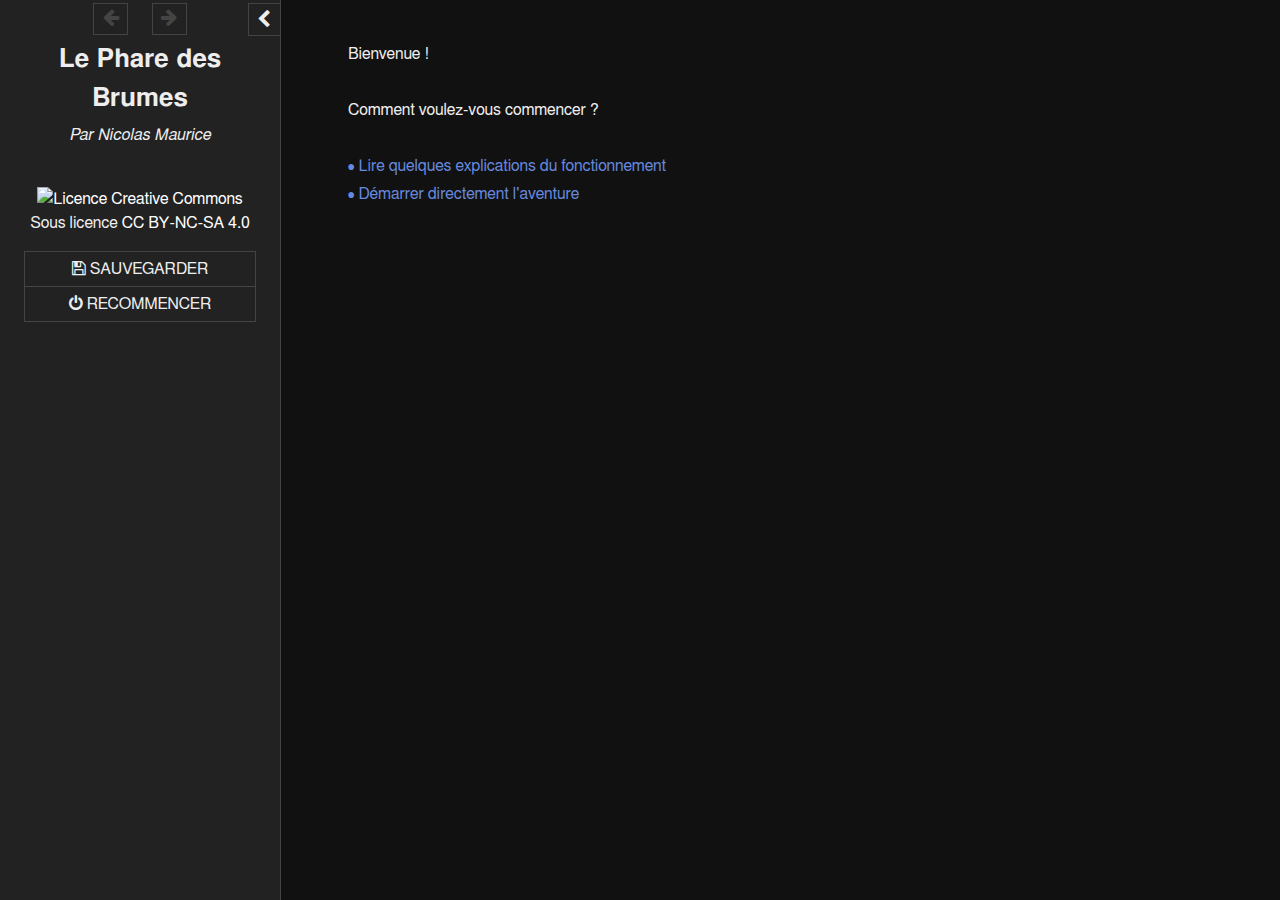
==== commit 904af6c5: "WIP" ====
--- a/stories/publication/2020-09-19-le-phare-des-brumes/index.html
+++ b/stories/publication/2020-09-19-le-phare-des-brumes/index.html
@@ -100,7 +100,40 @@
 		<div id="init-lacking">Your browser lacks required capabilities. Please upgrade it or switch to another to continue.</div>
 		<div id="init-loading"><div>Loading&hellip;</div></div>
 	</div>
-	<!-- UUID://340AAAAD-01EE-4F01-9CC6-E4BFFDE5D654// --><tw-storydata name="Le Phare des Brumes" startnode="4" creator="Tweego" creator-version="2.1.1+81d1d71" ifid="340AAAAD-01EE-4F01-9CC6-E4BFFDE5D654" zoom="1" format="SugarCube" format-version="2.33.2" options="" hidden><style role="stylesheet" id="twine-user-stylesheet" type="text/twine-css">.passage a:not(:only-of-type):before {
+	<!-- UUID://340AAAAD-01EE-4F01-9CC6-E4BFFDE5D654// --><tw-storydata name="Le Phare des Brumes" startnode="7" creator="Tweego" creator-version="2.1.1+81d1d71" ifid="340AAAAD-01EE-4F01-9CC6-E4BFFDE5D654" zoom="1" format="SugarCube" format-version="2.33.2" options="" hidden><style role="stylesheet" id="twine-user-stylesheet" type="text/twine-css">.tuto {
+    background-color: #332940;
+    border-color: #9c27b0;
+    border-left-style: solid;
+    border-left-width: 5px;
+    max-width: 90%;
+    padding: 10px 20px 10px 30px;
+}
+
+.attribute-settings .macro-button {
+    background-color: #2ecc71;
+    border-radius: 2px;
+    border-width: 0;
+    box-shadow: 0 1px 4px rgba(0, 0, 0, .6);
+    color: #ecf0f1;
+    font-size: 0.75em;
+    margin-bottom: 10px;
+    outline: none;
+    transition: background-color .3s;
+    width: 50px;
+}
+
+.attribute-settings .macro-button:hover,
+.attribute-settings .macro-button:focus {
+    background-color: #27ae60;
+}
+
+
+.link-impossible {
+    cursor: default;
+    color: #c22;
+}
+
+.passage a:not(:only-of-type):before {
     content: "• ";
 }
 
@@ -115,17 +148,18 @@
 .character-card {
     display: inline-block;
     margin: 10px;
+    text-align: center;
 }
 
 .character-card img {
     width: 150px;
 }
 
-#story-caption > img {
+#story-caption>img {
     width: 90%;
 }
 
-.license > a {
+.license>a {
     color: white;
 }
 
@@ -156,7 +190,13 @@
     lui: 'elle',
     Monsieur: 'Madame',
     monsieur: 'madame',
-    costume: 'robe'
+
+    // Fins de mots
+    eur: 'euse',
+    if: 'ive',
+
+    // Contexte
+    costume: 'robe',
 };
 
 State.variables.ag = data;
@@ -226,34 +266,34 @@
     constructor(items = []) {
         this.items = items;
     }
-
-    get count() {
-        return this.items.length;
+}
+
+window.inv_count = function(inv) {
+    return inv.items.length;
+}
+
+window.inv_has = function(inv, name, count = 1) {
+    let item = inv.items.find(x => x.name === name);
+    return item !== undefined && item.count >= count;
+}
+
+window.inv_add = function(inv, name, count = 1) {
+    let item = inv.items.find(x => x.name === name);
+    if (item !== undefined) {
+        item.count += count;
+    } else {
+        inv.items.push(new Item(name, count));
     }
-
-    has(name, count = 1) {
-        let item = this.items.find(x => x.name === name);
-        return item !== undefined && item.count >= count;
-    }
-
-    add(name, count = 1) {
-        let item = this.items.find(x => x.name === name);
-        if (item !== undefined) {
-            item.count += count;
+}
+
+window.inv_remove = function(inv, name, count = 1) {
+    let item = inv.items.find(x => x.name === name);
+
+    if (item !== undefined) {
+        if (item.count > 1) {
+            item.count -= count;
         } else {
-            this.items.push(new Item(name, count));
-        }
-    }
-
-    remove(name, count = 1) {
-        let item = this.items.find(x => x.name === name);
-
-        if (item !== undefined) {
-            if (item.count > 1) {
-                item.count -= count;
-            } else {
-                this.items = this.items.filter(x => x.name !== name);
-            }
+            inv.items = inv.items.filter(x => x.name !== name);
         }
     }
 }
@@ -306,99 +346,245 @@
 }
 /* twine-user-script #4: "players.js" */
 const player1 = new Player("Céline", "Martel", "f", "Française", 26, 17814);
-player1.setAttributes(5, 2, 2, 3);
 player1.image = "images/character1.png";
 
 const player2 = new Player("Thierry", "Planque", "m", "Canadien", 42, 17814);
-player2.setAttributes(2, 5, 2, 3);
 player2.image = "images/character2.png";
 
 const player3 = new Player("Tara", "Pettigrew", "f", "Britannique", 31, 17814);
-player3.setAttributes(2, 3, 5, 2);
 player3.image = "images/character3.png";
 
 const player4 = new Player("Yoshi", "Kuroda", "m", "Japonais", 69, 17814);
-player4.setAttributes(3, 1, 3, 5);
 player4.image = "images/character4.png";
 
 State.variables.player1 = player1;
 State.variables.player2 = player2;
 State.variables.player3 = player3;
-State.variables.player4 = player4;</script><tw-passagedata pid="1" name="Widget-End" tags="widget" position="100,100" size="100,100">&lt;&lt;widget &quot;end&quot;&gt;&gt;
+State.variables.player4 = player4;</script><tw-passagedata pid="1" name="Widget-Conditional-Link" tags="widget" position="100,100" size="100,100">&lt;&lt;widget &quot;clink&quot;&gt;&gt;\
+&lt;&lt;if ($args[2] gte $args[1])&gt;&gt;\
+&lt;&lt;link `&quot;[&quot; + $args[0] + &quot; ≥ &quot; + $args[1] + &quot;] &quot; + $args[3]` $args[4]&gt;&gt;&lt;&lt;/link&gt;&gt;\
+&lt;&lt;else&gt;&gt;\
+&lt;a class=&quot;link-impossible&quot;&gt;[$args[0] ≥ $args[1]] $args[3]&lt;/a&gt;\
+&lt;&lt;/if&gt;&gt;\
+&lt;&lt;/widget&gt;&gt;</tw-passagedata><tw-passagedata pid="2" name="Widget-End" tags="widget" position="225,100" size="100,100">&lt;&lt;widget &quot;end&quot;&gt;&gt;
 &#39;&#39;FIN&#39;&#39;
 ----
 &lt;&lt;link &quot;Revenir en arrière&quot;&gt;&gt;&lt;&lt;script&gt;&gt;Engine.backward()&lt;&lt;/script&gt;&gt;&lt;&lt;/link&gt;&gt;
 &lt;&lt;link &quot;Charger une sauvegarde&quot;&gt;&gt;&lt;&lt;script&gt;&gt;UI.saves()&lt;&lt;/script&gt;&gt;&lt;&lt;/link&gt;&gt;
 &lt;&lt;link &quot;Recommencer au début&quot;&gt;&gt;&lt;&lt;script&gt;&gt;Engine.restart()&lt;&lt;/script&gt;&gt;&lt;&lt;/link&gt;&gt;
-&lt;&lt;/widget&gt;&gt;</tw-passagedata><tw-passagedata pid="2" name="StoryAuthor" tags="" position="225,100" size="100,100">Par Nicolas Maurice</tw-passagedata><tw-passagedata pid="3" name="StoryCaption" tags="" position="350,100" size="100,100">&lt;&lt;if $started&gt;&gt;\
+&lt;&lt;/widget&gt;&gt;</tw-passagedata><tw-passagedata pid="3" name="Widget-Probability-Link" tags="widget" position="350,100" size="100,100">&lt;&lt;widget &quot;plink&quot;&gt;&gt;\
+&lt;&lt;set _bonus = $args[1]&gt;&gt;\
+&lt;&lt;set _stat = $args[2]&gt;&gt;\
+&lt;&lt;set _proba = Math.clamp((_stat + _bonus) / 12,0,1)&gt;&gt;\
+&lt;&lt;set _die = random(1, 12)&gt;&gt;\
+&lt;&lt;set _success = _die &lt;= _stat + _bonus &gt;&gt;\
+&lt;&lt;if _success&gt;&gt;\
+&lt;&lt;link `&quot;[&quot; + $args[0] + &quot;, &quot; + Number(_proba*100).toFixed(1) + &quot;%] &quot; + $args[3]` $args[4]&gt;&gt;&lt;&lt;/link&gt;&gt;\
+&lt;&lt;else&gt;&gt;\
+&lt;&lt;link `&quot;[&quot; + $args[0] + &quot;, &quot; + Number(_proba*100).toFixed(1) + &quot;%] &quot; + $args[3]` $args[5]&gt;&gt;&lt;&lt;/link&gt;&gt;\
+&lt;&lt;/if&gt;&gt;\
+&lt;&lt;/widget&gt;&gt;</tw-passagedata><tw-passagedata pid="4" name="StoryAuthor" tags="" position="475,100" size="100,100">Par Nicolas Maurice</tw-passagedata><tw-passagedata pid="5" name="Inventaire" tags="" position="600,100" size="100,100">&lt;&lt;if $player.inventory.items eq 0&gt;&gt;\
+Vous n&#39;avez rien pour l&#39;instant.
+&lt;&lt;else&gt;&gt;\
+En votre possession :
+&lt;&lt;for _item range $player.inventory.items&gt;&gt;
+* _item.name (_item.count)
+&lt;&lt;/for&gt;&gt;
+&lt;&lt;/if&gt;&gt;</tw-passagedata><tw-passagedata pid="6" name="StoryCaption" tags="" position="725,100" size="100,100">&lt;&lt;if $started&gt;&gt;\
 ----
 [img[$player.image]]
 &#39;&#39;$player.fullName&#39;&#39;
 $player.nationality, $player.age ans
+* $player.attributes.int.name : $player.attributes.int.value / 12
+* $player.attributes.phy.name : $player.attributes.phy.value / 12
+* $player.attributes.psy.name : $player.attributes.psy.value / 12
+* $player.attributes.hab.name : $player.attributes.hab.value / 12
+Santé : $player.life / 10
+Argent : $player.money €
+----
+&lt;&lt;button &quot;Inventaire&quot;&gt;&gt;
+&lt;&lt;script&gt;&gt;
+Dialog.setup(&quot;Inventaire&quot;, &quot;inventory&quot;);
+Dialog.wiki(Story.get(&quot;Inventaire&quot;).processText());
+Dialog.open();
+&lt;&lt;/script&gt;&gt;
+&lt;&lt;/button&gt;&gt;
+----
+&lt;&lt;/if&gt;&gt;\
+\
+&lt;div class=&quot;license&quot;&gt;
+&lt;a rel=&quot;license&quot; href=&quot;http://creativecommons.org/licenses/by-nc-sa/4.0/deed.fr&quot;&gt;&lt;img alt=&quot;Licence Creative Commons&quot; style=&quot;border-width:0&quot; src=&quot;https://i.creativecommons.org/l/by-nc-sa/4.0/88x31.png&quot; /&gt;&lt;/a&gt;
+Sous licence &lt;a rel=&quot;license&quot; target=&quot;_blank&quot; href=&quot;http://creativecommons.org/licenses/by-nc-sa/4.0/deed.fr&quot;&gt;CC BY-NC-SA 4.0&lt;/a&gt;
+&lt;/div&gt;</tw-passagedata><tw-passagedata pid="7" name="Start" tags="" position="850,100" size="100,100">Bienvenue !
+
+Comment voulez-vous commencer ?
+
+[[Lire quelques explications du fonctionnement|Tuto - Intro]]
+[[Démarrer directement l&#39;aventure|Introduction]]</tw-passagedata><tw-passagedata pid="8" name="Introduction" tags="" position="975,100" size="100,100">Nous sommes en 1987 et vous êtes un(e) enquêteur/enquêtrice du //Bureau des Affaires Spéciales// de Paris travaillant sur des phénomènes qualifiés &quot;d&#39;étrange&quot;. Vous avez auparavant travaillé comme journaliste avant d&#39;être recruté(e) et formé(e) par cette discrète organisation deux ans plus tôt.
+
+@@.tuto;
+//Cliquez sur le portrait du personnage que vous voulez incarner.//
+//Vous pourrez ensuite répartir 12 points dans ses 4 attributs (intellect, physique, psychique et habilité).//
+@@\
+\
+&lt;div class=&quot;character-card&quot;&gt;
+&lt;&lt;link [img[$player1.image][Start - Stats]]&gt;&gt;&lt;&lt;set $player = $player1&gt;&gt;&lt;&lt;/link&gt;&gt;
+&#39;&#39;$player1.fullName&#39;&#39;
+$player1.nationality, $player1.age ans
+&lt;/div&gt;\
+&lt;div class=&quot;character-card&quot;&gt;
+&lt;&lt;link [img[$player2.image][Start - Stats]]&gt;&gt;&lt;&lt;set $player = $player2&gt;&gt;&lt;&lt;/link&gt;&gt;
+&#39;&#39;$player2.fullName&#39;&#39;
+$player2.nationality, $player2.age ans
+&lt;/div&gt;\
+&lt;div class=&quot;character-card&quot;&gt;
+&lt;&lt;link [img[$player3.image][Start - Stats]]&gt;&gt;&lt;&lt;set $player = $player3&gt;&gt;&lt;&lt;/link&gt;&gt;
+&#39;&#39;$player3.fullName&#39;&#39;
+$player3.nationality, $player3.age ans
+&lt;/div&gt;\
+&lt;div class=&quot;character-card&quot;&gt;
+&lt;&lt;link [img[$player4.image][Start - Stats]]&gt;&gt;&lt;&lt;set $player = $player4&gt;&gt;&lt;&lt;/link&gt;&gt;
+&#39;&#39;$player4.fullName&#39;&#39;
+$player4.nationality, $player4.age ans
+&lt;/div&gt;</tw-passagedata><tw-passagedata pid="9" name="Start - Stats" tags="" position="1100,100" size="100,100">&lt;&lt;script&gt;&gt;
+if(State.variables.player.gender === &#39;m&#39;) {
+    for (const key in State.variables.ag) {
+        State.variables.ag[key] = key;
+    }
+    State.variables.e = &#39;&#39;
+    State.variables.eur = &#39;eur&#39;
+}
+&lt;&lt;/script&gt;&gt;
+&lt;&lt;set _points to 12&gt;&gt;
+
+Vous êtes l&#39;agent $player.fullName. Quel est votre profil ?
+
+&lt;&lt;link `&quot;Pens&quot; + $ag.eur + &quot; (int = 7, phy = 1, psy = 2, hab = 2)&quot;` &quot;Start - Stats Check&quot;&gt;&gt;
+  &lt;&lt;set $player.attributes.int.value = 7&gt;&gt;
+  &lt;&lt;set $player.attributes.phy.value = 1&gt;&gt;
+  &lt;&lt;set $player.attributes.psy.value = 2&gt;&gt;
+  &lt;&lt;set $player.attributes.hab.value = 2&gt;&gt;
+&lt;&lt;/link&gt;&gt;
+&lt;&lt;link &quot;Brute (int = 1, phy = 8, psy = 1, hab = 2)&quot; &quot;Start - Stats Check&quot;&gt;&gt;
+  &lt;&lt;set $player.attributes.int.value = 1&gt;&gt;
+  &lt;&lt;set $player.attributes.phy.value = 8&gt;&gt;
+  &lt;&lt;set $player.attributes.psy.value = 1&gt;&gt;
+  &lt;&lt;set $player.attributes.hab.value = 2&gt;&gt;
+&lt;&lt;/link&gt;&gt;
+&lt;&lt;link &quot;Sensible (int = 2, phy = 1, psy = 8, hab = 1)&quot; &quot;Start - Stats Check&quot;&gt;&gt;
+  &lt;&lt;set $player.attributes.int.value = 2&gt;&gt;
+  &lt;&lt;set $player.attributes.phy.value = 1&gt;&gt;
+  &lt;&lt;set $player.attributes.psy.value = 8&gt;&gt;
+  &lt;&lt;set $player.attributes.hab.value = 1&gt;&gt;
+&lt;&lt;/link&gt;&gt;
+&lt;&lt;link `&quot;Réflex&quot; + $ag.if + &quot; (int = 5, phy = 1, psy = 4, hab = 2)&quot;` &quot;Start - Stats Check&quot;&gt;&gt;
+  &lt;&lt;set $player.attributes.int.value = 5&gt;&gt;
+  &lt;&lt;set $player.attributes.phy.value = 1&gt;&gt;
+  &lt;&lt;set $player.attributes.psy.value = 4&gt;&gt;
+  &lt;&lt;set $player.attributes.hab.value = 2&gt;&gt;
+&lt;&lt;/link&gt;&gt;
+&lt;&lt;link `&quot;Sport&quot; + $ag.if + &quot; (int = 2, phy = 5, psy = 1, hab = 4)&quot;` &quot;Start - Stats Check&quot;&gt;&gt;
+  &lt;&lt;set $player.attributes.int.value = 2&gt;&gt;
+  &lt;&lt;set $player.attributes.phy.value = 5&gt;&gt;
+  &lt;&lt;set $player.attributes.psy.value = 1&gt;&gt;
+  &lt;&lt;set $player.attributes.hab.value = 4&gt;&gt;
+&lt;&lt;/link&gt;&gt;
+[[Personnalisé|Start - Stats 2]]</tw-passagedata><tw-passagedata pid="10" name="Start - Stats 2" tags="" position="1225,100" size="100,100">@@.tuto;Points non attribués : &lt;span id=&quot;points&quot;&gt;12&lt;/span&gt;@@
+
+@@.attribute-settings;
+$player.attributes.int.name : &lt;span id=&quot;int&quot;&gt;0&lt;/span&gt; / 12  &lt;&lt;button &quot;➕&quot;&gt;&gt;
+    &lt;&lt;if _points gt 0&gt;&gt;
+      &lt;&lt;set $player.attributes.int.value++&gt;&gt;
+      &lt;&lt;set _points--&gt;&gt;
+      &lt;&lt;replace &quot;#int&quot;&gt;&gt;$player.attributes.int.value&lt;&lt;/replace&gt;&gt;
+      &lt;&lt;replace &quot;#points&quot;&gt;&gt;_points&lt;&lt;/replace&gt;&gt;
+    &lt;&lt;/if&gt;&gt;
+&lt;&lt;/button&gt;&gt; \
+&lt;&lt;button &quot;➖&quot;&gt;&gt;
+    &lt;&lt;if $player.attributes.int.value gt 0&gt;&gt;
+      &lt;&lt;set $player.attributes.int.value--&gt;&gt;
+      &lt;&lt;set _points++&gt;&gt;
+      &lt;&lt;replace &quot;#int&quot;&gt;&gt;$player.attributes.int.value&lt;&lt;/replace&gt;&gt;
+      &lt;&lt;replace &quot;#points&quot;&gt;&gt;_points&lt;&lt;/replace&gt;&gt;
+    &lt;&lt;/if&gt;&gt;
+&lt;&lt;/button&gt;&gt;\
+
+$player.attributes.phy.name : &lt;span id=&quot;phy&quot;&gt;0&lt;/span&gt; / 12  &lt;&lt;button &quot;➕&quot;&gt;&gt;
+    &lt;&lt;if _points gt 0&gt;&gt;
+      &lt;&lt;set $player.attributes.phy.value++&gt;&gt;
+      &lt;&lt;set _points--&gt;&gt;
+      &lt;&lt;replace &quot;#phy&quot;&gt;&gt;$player.attributes.phy.value&lt;&lt;/replace&gt;&gt;
+      &lt;&lt;replace &quot;#points&quot;&gt;&gt;_points&lt;&lt;/replace&gt;&gt;
+    &lt;&lt;/if&gt;&gt;
+&lt;&lt;/button&gt;&gt; \
+&lt;&lt;button &quot;➖&quot;&gt;&gt;
+    &lt;&lt;if $player.attributes.phy.value gt 0&gt;&gt;
+      &lt;&lt;set $player.attributes.phy.value--&gt;&gt;
+      &lt;&lt;set _points++&gt;&gt;
+      &lt;&lt;replace &quot;#phy&quot;&gt;&gt;$player.attributes.phy.value&lt;&lt;/replace&gt;&gt;
+      &lt;&lt;replace &quot;#points&quot;&gt;&gt;_points&lt;&lt;/replace&gt;&gt;
+    &lt;&lt;/if&gt;&gt;
+&lt;&lt;/button&gt;&gt;\
+
+$player.attributes.psy.name : &lt;span id=&quot;psy&quot;&gt;0&lt;/span&gt; / 12  &lt;&lt;button &quot;➕&quot;&gt;&gt;
+    &lt;&lt;if _points gt 0&gt;&gt;
+      &lt;&lt;set $player.attributes.psy.value++&gt;&gt;
+      &lt;&lt;set _points--&gt;&gt;
+      &lt;&lt;replace &quot;#psy&quot;&gt;&gt;$player.attributes.psy.value&lt;&lt;/replace&gt;&gt;
+      &lt;&lt;replace &quot;#points&quot;&gt;&gt;_points&lt;&lt;/replace&gt;&gt;
+    &lt;&lt;/if&gt;&gt;
+&lt;&lt;/button&gt;&gt; \
+&lt;&lt;button &quot;➖&quot;&gt;&gt;
+    &lt;&lt;if $player.attributes.psy.value gt 0&gt;&gt;
+      &lt;&lt;set $player.attributes.psy.value--&gt;&gt;
+      &lt;&lt;set _points++&gt;&gt;
+      &lt;&lt;replace &quot;#psy&quot;&gt;&gt;$player.attributes.psy.value&lt;&lt;/replace&gt;&gt;
+      &lt;&lt;replace &quot;#points&quot;&gt;&gt;_points&lt;&lt;/replace&gt;&gt;
+    &lt;&lt;/if&gt;&gt;
+&lt;&lt;/button&gt;&gt;\
+
+$player.attributes.hab.name : &lt;span id=&quot;hab&quot;&gt;0&lt;/span&gt; / 12  &lt;&lt;button &quot;➕&quot;&gt;&gt;
+    &lt;&lt;if _points gt 0&gt;&gt;
+      &lt;&lt;set $player.attributes.hab.value++&gt;&gt;
+      &lt;&lt;set _points--&gt;&gt;
+      &lt;&lt;replace &quot;#hab&quot;&gt;&gt;$player.attributes.hab.value&lt;&lt;/replace&gt;&gt;
+      &lt;&lt;replace &quot;#points&quot;&gt;&gt;_points&lt;&lt;/replace&gt;&gt;
+    &lt;&lt;/if&gt;&gt;
+&lt;&lt;/button&gt;&gt; \
+&lt;&lt;button &quot;➖&quot;&gt;&gt;
+    &lt;&lt;if $player.attributes.hab.value gt 0&gt;&gt;
+      &lt;&lt;set $player.attributes.hab.value--&gt;&gt;
+      &lt;&lt;set _points++&gt;&gt;
+      &lt;&lt;replace &quot;#hab&quot;&gt;&gt;$player.attributes.hab.value&lt;&lt;/replace&gt;&gt;
+      &lt;&lt;replace &quot;#points&quot;&gt;&gt;_points&lt;&lt;/replace&gt;&gt;
+    &lt;&lt;/if&gt;&gt;
+&lt;&lt;/button&gt;&gt;\
+@@
+[[Valider|Start - Stats Check]]</tw-passagedata><tw-passagedata pid="11" name="Start - Stats Check" tags="" position="100,225" size="100,100">&lt;&lt;set _total = $player.attributes.int.value + $player.attributes.phy.value + $player.attributes.psy.value + $player.attributes.hab.value&gt;&gt;
+Vous avez choisi ces attributs :
 * $player.attributes.int.name : $player.attributes.int.value
 * $player.attributes.phy.name : $player.attributes.phy.value
 * $player.attributes.psy.name : $player.attributes.psy.value
 * $player.attributes.hab.name : $player.attributes.hab.value
-Santé : $player.life / 10
-Argent : $player.money €
-----
-&lt;&lt;/if&gt;&gt;
-
-&lt;div class=&quot;license&quot;&gt;
-&lt;a rel=&quot;license&quot; href=&quot;http://creativecommons.org/licenses/by-nc-sa/4.0/deed.fr&quot;&gt;&lt;img alt=&quot;Licence Creative Commons&quot; style=&quot;border-width:0&quot; src=&quot;https://i.creativecommons.org/l/by-nc-sa/4.0/88x31.png&quot; /&gt;&lt;/a&gt;
-Sous licence &lt;a rel=&quot;license&quot; target=&quot;_blank&quot; href=&quot;http://creativecommons.org/licenses/by-nc-sa/4.0/deed.fr&quot;&gt;CC BY-NC-SA 4.0&lt;/a&gt;
-&lt;/div&gt;</tw-passagedata><tw-passagedata pid="4" name="Start" tags="" position="475,100" size="100,100">Bienvenue !
-
-Comment voulez-vous commencer ?
-
-[[Lire quelques explications du fonctionnement|Tuto - Intro]]
-[[Démarrer directement l&#39;aventure|Introduction]]</tw-passagedata><tw-passagedata pid="5" name="Introduction" tags="" position="600,100" size="100,100">Nous sommes en 1987 et vous êtes un(e) enquêteur/enquêtrice du //Bureau des Affaires Spéciales// de Paris travaillant sur des phénomènes qualifiés &quot;d&#39;étrange&quot;. Vous avez auparavant travaillé comme journaliste avant d&#39;être recruté(e) et formé(e) par cette discrète organisation deux ans plus tôt.
-
-//Cliquez sur le portrait du personnage que vous voulez incarner.//
-
-&lt;div class=&quot;character-card&quot;&gt;
-&lt;&lt;link [img[$player1.image][Prologue]]&gt;&gt;&lt;&lt;set $player = $player1&gt;&gt;&lt;&lt;/link&gt;&gt;
-&#39;&#39;$player1.fullName&#39;&#39;
-$player1.nationality, $player1.age ans
-* $player1.attributes.int.name : &#39;&#39;$player1.attributes.int.value&#39;&#39;
-* $player1.attributes.phy.name : &#39;&#39;$player1.attributes.phy.value&#39;&#39;
-* $player1.attributes.psy.name : &#39;&#39;$player1.attributes.psy.value&#39;&#39;
-* $player1.attributes.hab.name : &#39;&#39;$player1.attributes.hab.value&#39;&#39;
-&lt;/div&gt;\
-&lt;div class=&quot;character-card&quot;&gt;
-&lt;&lt;link [img[$player2.image][Prologue]]&gt;&gt;&lt;&lt;set $player = $player2&gt;&gt;&lt;&lt;/link&gt;&gt;
-&#39;&#39;$player2.fullName&#39;&#39;
-$player2.nationality, $player2.age ans
-* $player2.attributes.int.name : &#39;&#39;$player2.attributes.int.value&#39;&#39;
-* $player2.attributes.phy.name : &#39;&#39;$player2.attributes.phy.value&#39;&#39;
-* $player2.attributes.psy.name : &#39;&#39;$player2.attributes.psy.value&#39;&#39;
-* $player2.attributes.hab.name : &#39;&#39;$player2.attributes.hab.value&#39;&#39;
-&lt;/div&gt;\
-&lt;div class=&quot;character-card&quot;&gt;
-&lt;&lt;link [img[$player3.image][Prologue]]&gt;&gt;&lt;&lt;set $player = $player3&gt;&gt;&lt;&lt;/link&gt;&gt;
-&#39;&#39;$player3.fullName&#39;&#39;
-$player3.nationality, $player3.age ans
-* $player3.attributes.int.name : &#39;&#39;$player3.attributes.int.value&#39;&#39;
-* $player3.attributes.phy.name : &#39;&#39;$player3.attributes.phy.value&#39;&#39;
-* $player3.attributes.psy.name : &#39;&#39;$player3.attributes.psy.value&#39;&#39;
-* $player3.attributes.hab.name : &#39;&#39;$player3.attributes.hab.value&#39;&#39;
-&lt;/div&gt;\
-&lt;div class=&quot;character-card&quot;&gt;
-&lt;&lt;link [img[$player4.image][Prologue]]&gt;&gt;&lt;&lt;set $player = $player4&gt;&gt;&lt;&lt;/link&gt;&gt;
-&#39;&#39;$player4.fullName&#39;&#39;
-$player4.nationality, $player4.age ans
-* $player4.attributes.int.name : &#39;&#39;$player4.attributes.int.value&#39;&#39;
-* $player4.attributes.phy.name : &#39;&#39;$player4.attributes.phy.value&#39;&#39;
-* $player4.attributes.psy.name : &#39;&#39;$player4.attributes.psy.value&#39;&#39;
-* $player4.attributes.hab.name : &#39;&#39;$player4.attributes.hab.value&#39;&#39;
-&lt;/div&gt;</tw-passagedata><tw-passagedata pid="6" name="Tuto - Intro" tags="tuto" position="725,100" size="100,100">Bienvenue dans le tutoriel de //&lt;&lt;=Story.title&gt;&gt;// !
+&lt;&lt;if  _total neq 12&gt;&gt;\
+@@.tuto;
+Attention, vous n&#39;avez réparti que _total points sur 12.
+@@
+&lt;&lt;/if&gt;&gt;\
+&lt;&lt;if $player.attributes.int.value eq 0 or $player.attributes.phy.value eq 0 or $player.attributes.psy.value eq 0 or $player.attributes.hab.value eq 0&gt;&gt;\
+@@.tuto;
+Attention, l&#39;un de vos attributs est à 0. Il est récommendé d&#39;assigner au moins un point à chaque attribut.
+@@
+&lt;&lt;/if&gt;&gt;\
+[[Confirmer|Prologue]]
+&lt;&lt;link &quot;Changer&quot;&gt;&gt;&lt;&lt;script&gt;&gt;Engine.backward()&lt;&lt;/script&gt;&gt;&lt;&lt;/link&gt;&gt;</tw-passagedata><tw-passagedata pid="12" name="Tuto - Intro" tags="tuto" position="225,225" size="100,100">Bienvenue dans le tutoriel de //&lt;&lt;=Story.title&gt;&gt;// !
 
 Cette histoire est interractive, sur le modèle des //livres dont vous êtes le héros//. Vous incarnez un personnages et, à la fin de chaque passage, choisissez parmis les options proposées ce que vous voulez faire.
 
 //Exemple ://
 [img[images/tuto01.png]]
 
-[[J&#39;ai compris|Tuto 2]]</tw-passagedata><tw-passagedata pid="7" name="Tuto 2" tags="tuto" position="850,100" size="100,100">Le résumé des informations concernant votre personnage est disponible dans la barre lattérale : nom, age, attributs, inventaire, etc.
+[[J&#39;ai compris|Tuto 2]]</tw-passagedata><tw-passagedata pid="13" name="Tuto 2" tags="tuto" position="350,225" size="100,100">Le résumé des informations concernant votre personnage est disponible dans la barre lattérale : nom, age, attributs, inventaire, etc.
 
 [img[images/tuto02.png]]
 
@@ -410,7 +596,7 @@
 
 Les nombres affichés à côté représentent votre niveau de compétence associé. Ce niveau peut augmenter au cours de l&#39;aventure (si vous rencontrez en mentor, par exemple).
 
-[[J&#39;ai compris|Tuto 3]]</tw-passagedata><tw-passagedata pid="8" name="Tuto 3" tags="tuto" position="975,100" size="100,100">Parfois certaines actions ne seront disponibles que si vous avez un niveau minimum dans une compétence. Prenez donc soin de les choisir en fonction du style d&#39;action que vous voulez privilégier pour votre personnage.
+[[J&#39;ai compris|Tuto 3]]</tw-passagedata><tw-passagedata pid="14" name="Tuto 3" tags="tuto" position="475,225" size="100,100">Parfois certaines actions ne seront disponibles que si vous avez un niveau minimum dans une compétence. Prenez donc soin de les choisir en fonction du style d&#39;action que vous voulez privilégier pour votre personnage.
 
 [img[images/tuto03.png]]
 
@@ -418,25 +604,17 @@
 
 [img[images/tuto04.png]]
 
-[[J&#39;ai compris|Tuto 4]]</tw-passagedata><tw-passagedata pid="9" name="Tuto 4" tags="tuto" position="1100,100" size="100,100">Enfin, certaines actions ne seront disponibles que si vous avez une certaines somme d&#39;argent ou certains objets en votre possession.
+[[J&#39;ai compris|Tuto 4]]</tw-passagedata><tw-passagedata pid="15" name="Tuto 4" tags="tuto" position="600,225" size="100,100">Enfin, certaines actions ne seront disponibles que si vous avez une certaines somme d&#39;argent ou certains objets en votre possession.
 
 [img[images/tuto05.png]]
 
-[[J&#39;ai compris|Tuto 5]]</tw-passagedata><tw-passagedata pid="10" name="Tuto 5" tags="tuto" position="1225,100" size="100,100">Vous pouvez sauvegarder localement votre partie avec la barre lattérale. Vous devez utiliser le même appareil et le même navigateur pour la continuer.
+[[J&#39;ai compris|Tuto 5]]</tw-passagedata><tw-passagedata pid="16" name="Tuto 5" tags="tuto" position="725,225" size="100,100">Vous pouvez sauvegarder localement votre partie avec la barre lattérale. Vous devez utiliser le même appareil et le même navigateur pour la continuer.
 
 [img[images/tuto06.png]]
 
-[[J&#39;ai compris|Tuto - Fin]]</tw-passagedata><tw-passagedata pid="11" name="Tuto - Fin" tags="tuto" position="100,225" size="100,100">Ce tutoriel est maintenant terminé.
-
-[[Démarrer l&#39;aventure !|Introduction]]</tw-passagedata><tw-passagedata pid="12" name="Prologue" tags="" position="225,225" size="100,100">&lt;&lt;script&gt;&gt;
-if(State.variables.player.gender === &#39;m&#39;) {
-    for (const key in State.variables.ag) {
-        State.variables.ag[key] = key;
-    }
-    State.variables.e = &#39;&#39;
-}
-&lt;&lt;/script&gt;&gt;
-&lt;&lt;set $started = true&gt;&gt;
+[[J&#39;ai compris|Tuto - Fin]]</tw-passagedata><tw-passagedata pid="17" name="Tuto - Fin" tags="tuto" position="850,225" size="100,100">Ce tutoriel est maintenant terminé.
+
+[[Démarrer l&#39;aventure !|Introduction]]</tw-passagedata><tw-passagedata pid="18" name="Prologue" tags="" position="975,225" size="100,100">&lt;&lt;set $started = true&gt;&gt;
 
 //Paris, 3 février 1987//
 
@@ -453,9 +631,9 @@
 Vous vous apprêtez à rejoindre vos collègues et, malheureusement, tout le gratin du //Bureau//.
 
 &lt;&lt;link &quot;Vous vérifier une dernière fois votre $ag.costume&quot; &quot;Prologue - Vérifier tenue&quot;&gt;&gt;&lt;&lt;/link&gt;&gt;
-[[Vous entrez directement dans la salle|Prologue - Entree salle]]</tw-passagedata><tw-passagedata pid="13" name="Prologue - Vérifier tenue" tags="" position="350,225" size="100,100">Votre $ag.costume est impeccable... Enfin, peut-être un peut grand$e pour vous... Mais qu&#39;importe. D&#39;ici quelques heures vous en aurez fini et pourrez rentrez chez vous.
-
-[[Vous entrez dans la salle|Prologue - Entree salle]]</tw-passagedata><tw-passagedata pid="14" name="Prologue - Entree salle" tags="" position="475,225" size="100,100">Vous entrez dans la salle d&#39;un pas décidé. Elle est éclairée d&#39;une lumière tamisée, à l&#39;exception de l&#39;estrade au fond, sous le feu des projecteurs. Tout le monde est déjà là, assis autour de larges tables rondes disposées un peu partout. Par chance le rat est en train de faire son discours et personne ne prette attention à vous.
+[[Vous entrez directement dans la salle|Prologue - Entree salle]]</tw-passagedata><tw-passagedata pid="19" name="Prologue - Vérifier tenue" tags="" position="1100,225" size="100,100">Votre $ag.costume est impeccable... Enfin, peut-être un peut grand$e pour vous... Mais qu&#39;importe. D&#39;ici quelques heures vous en aurez fini et pourrez rentrez chez vous.
+
+[[Vous entrez dans la salle|Prologue - Entree salle]]</tw-passagedata><tw-passagedata pid="20" name="Prologue - Entree salle" tags="" position="1225,225" size="100,100">Vous entrez dans la salle d&#39;un pas décidé. Elle est éclairée d&#39;une lumière tamisée, à l&#39;exception de l&#39;estrade au fond, sous le feu des projecteurs. Tout le monde est déjà là, assis autour de larges tables rondes disposées un peu partout. Par chance le rat est en train de faire son discours et personne ne prette attention à vous.
 
 Le //rat// c&#39;est Jérémie Chambier, le directeur du cabinet du Premier Ministre, qui supervise directement le Bureau des Affaires Spéciales. Bien sûr vous avez toujours gardé ce surnom secret. Il ne s&#39;agirait pas de se mettre à dos un type qui peut sabotter toute votre carrière.
 
@@ -463,7 +641,7 @@
 
 [[Vous rajoignez vos coéquipiers à votre table|Prologue - Table des coéquipiers]]
 [[Vous vous rendez au bar, à l&#39;arrière de la salle|Prologue - Bar]]
-[[Vous montez sur l&#39;estrade pour interrompre le discours de Chambier|Prologue - Estrade 1]]</tw-passagedata><tw-passagedata pid="15" name="Prologue - Table des coéquipiers" tags="" position="600,225" size="100,100">Vous longez les murs de la salle et rejoignez la petite table ronde autour de laquelle vos coéquipiers discutent doucement, peut intéressés par le discours.
+[[Vous montez sur l&#39;estrade pour interrompre le discours de Chambier|Prologue - Estrade 1]]</tw-passagedata><tw-passagedata pid="21" name="Prologue - Table des coéquipiers" tags="" position="100,350" size="100,100">Vous longez les murs de la salle et rejoignez la petite table ronde autour de laquelle vos coéquipiers discutent doucement, peut intéressés par le discours.
 Cédric, en élégant smoking noir, vous vois approcher et vous acceuille d&#39;un petit signe de tête. A 71 ans, il est le plus ancien de l&#39;équipe — et peut-être même de tout le BAS.
 Vous vous asseyez sur une chaise libre, entre Christelle — que tout le monde appelle &quot;doc&quot; — et Martial, votre binôme.
 
@@ -480,13 +658,13 @@
 //Un vieillard aux yeux globuleux, aussi agile qu&#39;un jeune homme.// Vous vous souvenez très bien de votre brève rencontre dans une ruelle sombre, quelques mois plus tôt. //Prenez garde aux brûmes//, avait-il dit avant de s&#39;enfuir.
 
 [[Vous lui répondez que ce fantôme est bien réel|Prologue - Table des coéquipiers 2]]
-[[Vous l&#39;ignorer et haussez les épaules|Prologue - Table des coéquipiers 2b]]</tw-passagedata><tw-passagedata pid="16" name="Prologue - Table des coéquipiers 2" tags="" position="725,225" size="100,100">Vous ouvrez la bouche pour répondre mais aucun son ne sort.
+[[Vous l&#39;ignorer et haussez les épaules|Prologue - Table des coéquipiers 2b]]</tw-passagedata><tw-passagedata pid="22" name="Prologue - Table des coéquipiers 2" tags="" position="225,350" size="100,100">Vous ouvrez la bouche pour répondre mais aucun son ne sort.
 La tête vous tourne et vous une puissante douleur vous traverse le corps.
 
-[[Vous perdez connaissance|Réveil]]</tw-passagedata><tw-passagedata pid="17" name="Prologue - Table des coéquipiers 2b" tags="" position="850,225" size="100,100">Vous vouslez hausser les épaules mais impossible de bouger.
+[[Vous perdez connaissance|Réveil]]</tw-passagedata><tw-passagedata pid="23" name="Prologue - Table des coéquipiers 2b" tags="" position="350,350" size="100,100">Vous vouslez hausser les épaules mais impossible de bouger.
 La tête vous tourne et vous une puissante douleur vous traverse le corps.
 
-[[Vous perdez connaissance|Réveil]]</tw-passagedata><tw-passagedata pid="18" name="Prologue - Bar" tags="" position="975,225" size="100,100">Vous arrivez au bar. Vous êtes $ag.le seule convive.
+[[Vous perdez connaissance|Réveil]]</tw-passagedata><tw-passagedata pid="24" name="Prologue - Bar" tags="" position="475,350" size="100,100">Vous arrivez au bar. Vous êtes $ag.le seule convive.
 
 Le barman, un jeune homme un peu pincé, vous jette un regard indiférent.
 
@@ -494,44 +672,44 @@
 
 [[Vous commandez une bière (7€)|Prologue - Bar - Bière]]
 [[Vous commandez un whisky (16€)|Prologue - Bar - Whisky]]
-[[Vous vous ravisez, faites demi-tour et rejoignez vos coéquipiers à votre table|Prologue - Table des coéquipiers]]</tw-passagedata><tw-passagedata pid="19" name="Prologue - Bar - Bière" tags="" position="1100,225" size="100,100">&lt;&lt;set $player.money -= 7&gt;&gt;
-
+[[Vous vous ravisez, faites demi-tour et rejoignez vos coéquipiers à votre table|Prologue - Table des coéquipiers]]</tw-passagedata><tw-passagedata pid="25" name="Prologue - Bar - Bière" tags="" position="600,350" size="100,100">&lt;&lt;set $player.money -= 7&gt;&gt;
 Vous payez 7€ au serveur qui vous sert une bière.
 
-[[Vous rejoignez vos coéquipiers à votre table|Prologue - Bar - Décharge]]</tw-passagedata><tw-passagedata pid="20" name="Prologue - Bar - Whisky" tags="" position="1225,225" size="100,100">Vous payez 16€ au serveur qui vous sert un verre. Vous l&#39;avalez d&#39;une traite.
-
-[[Vous rejoignez vos coéquipiers à votre table|Prologue - Bar - Décharge]]</tw-passagedata><tw-passagedata pid="21" name="Prologue - Bar - Décharge" tags="" position="100,350" size="100,100">Vous avez à peine le temps de vous retourner qu&#39;une puissante décharge électrique vous paralyse. Vous vacillez et tombez au sol.
-
-[[Vous perdez connaissance|Réveil]]</tw-passagedata><tw-passagedata pid="22" name="Prologue - Estrade 1" tags="" position="225,350" size="100,100">Que vous est-il passé par la tête ? Un éclair de folie ? Qui sait...
+[[Vous rejoignez vos coéquipiers à votre table|Prologue - Bar - Décharge]]</tw-passagedata><tw-passagedata pid="26" name="Prologue - Bar - Whisky" tags="" position="725,350" size="100,100">&lt;&lt;set $player.money -= 16&gt;&gt;
+Vous payez 16€ au serveur qui vous sert un verre. Vous l&#39;avalez d&#39;une traite.
+
+[[Vous rejoignez vos coéquipiers à votre table|Prologue - Bar - Décharge]]</tw-passagedata><tw-passagedata pid="27" name="Prologue - Bar - Décharge" tags="" position="850,350" size="100,100">Vous avez à peine le temps de vous retourner qu&#39;une puissante décharge électrique vous paralyse. Vous vacillez et tombez au sol.
+
+[[Vous perdez connaissance|Réveil]]</tw-passagedata><tw-passagedata pid="28" name="Prologue - Estrade 1" tags="" position="975,350" size="100,100">Que vous est-il passé par la tête ? Un éclair de folie ? Qui sait...
 
 Vous traversez la salle à grands pas et, en quelques secondes vous arrivez au pied de l&#39;estrade.
 
 [[Vous vous ravisez, faites demi-tour et rejoignez vos coéquipiers à votre table|Prologue - Table des coéquipiers]]
 [[Vous vous ravisez, faites demi-tour et vous rendez au bar, à l&#39;arrière de la salle|Prologue - Bar]]
-[[Vous montez sur l&#39;estrade|Prologue - Estrade 2]]</tw-passagedata><tw-passagedata pid="23" name="Prologue - Estrade 2" tags="" position="350,350" size="100,100">Vous grimpez d&#39;un pas leste sur l&#39;estrade. Un léger remous se fait entendre dans la salle.
+[[Vous montez sur l&#39;estrade|Prologue - Estrade 2]]</tw-passagedata><tw-passagedata pid="29" name="Prologue - Estrade 2" tags="" position="1100,350" size="100,100">Vous grimpez d&#39;un pas leste sur l&#39;estrade. Un léger remous se fait entendre dans la salle.
 Chambier vient de vous remarquez et affiche un air surpris tout en continuant de parler, mais plus lentement.
 
 [[Vous tentez de lui arracher le micro des mains|Prologue - Estrade perte de connaissance]]
-[[Vous lui demandez d&#39;être plus bref|Prologue - Estrade perte de connaissance]]</tw-passagedata><tw-passagedata pid="24" name="Prologue - Estrade perte de connaissance" tags="" position="475,350" size="100,100">Vous vous avancez vers Chambier mais soudain vous vous prenez les pieds dans un câble que vous n&#39;aviez pas vu ! Vous perdez l&#39;équilibre et chutez lourdement !
+[[Vous lui demandez d&#39;être plus bref|Prologue - Estrade perte de connaissance]]</tw-passagedata><tw-passagedata pid="30" name="Prologue - Estrade perte de connaissance" tags="" position="1225,350" size="100,100">Vous vous avancez vers Chambier mais soudain vous vous prenez les pieds dans un câble que vous n&#39;aviez pas vu ! Vous perdez l&#39;équilibre et chutez lourdement !
 
 Votre tête cogne contre une caisse en métal.
 
-[[Vous perdez connaissance|Réveil]]</tw-passagedata><tw-passagedata pid="25" name="Réveil" tags="" position="600,350" size="100,100">&lt;&lt;set $player.money = 0&gt;&gt;
+[[Vous perdez connaissance|Réveil]]</tw-passagedata><tw-passagedata pid="31" name="Réveil" tags="" position="100,475" size="100,100">&lt;&lt;set $player.money = 0&gt;&gt;
 &lt;&lt;set $player.life = 5&gt;&gt;
 
 Tout n&#39;est qu&#39;obscurité...
 Obscurité et douleur...
 
 [[Vous rassemblez vos esprits|Réveil - Conscience]]
-[[Vous vous laissez sombrer|Réveil - Sombrer]]</tw-passagedata><tw-passagedata pid="26" name="Réveil - Sombrer" tags="" position="725,350" size="100,100">Vous lâchez prise et laissez votre esprit embrasser l&#39;obscurité primordiale.
+[[Vous vous laissez sombrer|Réveil - Sombrer]]</tw-passagedata><tw-passagedata pid="32" name="Réveil - Sombrer" tags="" position="225,475" size="100,100">Vous lâchez prise et laissez votre esprit embrasser l&#39;obscurité primordiale.
 Vous vous endormez... définitivement.
 
-&lt;&lt;end&gt;&gt;</tw-passagedata><tw-passagedata pid="27" name="Réveil - Conscience" tags="" position="850,350" size="100,100">Vous vous concentrez et essayer de reprendre le contrôle de votre corps, de vos sens, de votre esprit...
+&lt;&lt;end&gt;&gt;</tw-passagedata><tw-passagedata pid="33" name="Réveil - Conscience" tags="" position="350,475" size="100,100">Vous vous concentrez et essayer de reprendre le contrôle de votre corps, de vos sens, de votre esprit...
 
 //Il n&#39;y a que le néant//, murmure une voix, //rien que le néant//.
 
 [[&quot;\&quot;Qui êtes-vous ?\&quot;&quot;|Réveil - Voix]]
-[[Vous ignorez la voix et vous concentrez d&#39;avantage|Réveil - Conscience 2]]</tw-passagedata><tw-passagedata pid="28" name="Réveil - Voix" tags="" position="975,350" size="100,100">//Rien... Rien... Rien...// continue la voix.
+[[Vous ignorez la voix et vous concentrez d&#39;avantage|Réveil - Conscience 2]]</tw-passagedata><tw-passagedata pid="34" name="Réveil - Voix" tags="" position="475,475" size="100,100">//Rien... Rien... Rien...// continue la voix.
 
 La douleur se fait plus vive. Vous avez du mal à vous concentrer.
 
@@ -542,23 +720,23 @@
 //La torpeur... Le sommeil... Le néant...//
 
 [[Vous vous laissez sombrer|Réveil - Sombrer]]
-[[Vous ouvrez les yeux|Réveil - Yeux ouverts]]</tw-passagedata><tw-passagedata pid="29" name="Réveil - Conscience 2" tags="" position="1100,350" size="100,100">La voix continue à se faire entendre, lente et grâve. De plus en plus distante...
+[[Vous ouvrez les yeux|Réveil - Yeux ouverts]]</tw-passagedata><tw-passagedata pid="35" name="Réveil - Conscience 2" tags="" position="600,475" size="100,100">La voix continue à se faire entendre, lente et grâve. De plus en plus distante...
 
 //La torpeur... Le sommeil... Le néant...//
 
 Vous vous concentrez sur vos sens. La douleur se fait plus vive. Vous persistez et, petit à petit, reprenez contrôle de votre corps.
 
-[[Vous ouvrez les yeux|Réveil - Yeux ouverts]]</tw-passagedata><tw-passagedata pid="30" name="Réveil - Yeux ouverts" tags="" position="1225,350" size="100,100">Vous ouvrez les yeux. Soudainement une forte lumière vous aveugle.
+[[Vous ouvrez les yeux|Réveil - Yeux ouverts]]</tw-passagedata><tw-passagedata pid="36" name="Réveil - Yeux ouverts" tags="" position="725,475" size="100,100">Vous ouvrez les yeux. Soudainement une forte lumière vous aveugle.
 Vous vous protégez des rayons du soleil avec votre main.
 Bizarement il brille juste en face de vous... Vous êtes couché$e sur le dos.
 
 [[Vous vous levez|Réveil - Debout]]
-[[Vous écoutez autour de vous|Réveil - Écouter]]</tw-passagedata><tw-passagedata pid="31" name="Réveil - Écouter" tags="" position="100,475" size="100,100">Vous restez alongé$e sur le dos. En-dessous de vous le sol est dur et inégal.
+[[Vous écoutez autour de vous|Réveil - Écouter]]</tw-passagedata><tw-passagedata pid="37" name="Réveil - Écouter" tags="" position="850,475" size="100,100">Vous restez alongé$e sur le dos. En-dessous de vous le sol est dur et inégal.
 Votre tête est encore douloureuse et votre esprit confus.
 
 Vous vous concentrez de nouveau. Peu à peu le bourdonnement qui agressait vos oreilles fait place au bruit du vent, de la mer et des vagues s&#39;écrasant sur la côte.
 
-[[Vous vous levez|Réveil - Debout]]</tw-passagedata><tw-passagedata pid="32" name="Réveil - Debout" tags="" position="225,475" size="100,100">Vous vous relevez péniblement. Tous vos muscles vous brûlent. Un bref coup d&#39;oeil à vos mains vous révèle des ecchymose et des traces de sang séché.
+[[Vous vous levez|Réveil - Debout]]</tw-passagedata><tw-passagedata pid="38" name="Réveil - Debout" tags="" position="975,475" size="100,100">Vous vous relevez péniblement. Tous vos muscles vous brûlent. Un bref coup d&#39;oeil à vos mains vous révèle des ecchymose et des traces de sang séché.
 Vous attendez quelques instant que le vertige se dissipe puis regardez enfin autour de vous.
 
 Vous êtes au sommet d&#39;une petite falaise rocheuse. Devant vous et à perte de vue s&#39;étand une eau agitée et sombre. Derrière vous s&#39;élève un vieux phare en pierre dont les rayures de peinture blanches et rouges sont à peine visibles — estompées par le temps, visiblement.
@@ -568,15 +746,34 @@
 //Qu&#39;est-ce que je fais ici ?// vous demandez-vous.
 
 [[Vous vous examinez|Réveil - Examen]]
-[[Vous sautez dans l&#39;eau et tentez de fuire à la nage|Réveil - Fuite]]</tw-passagedata><tw-passagedata pid="33" name="Réveil - Fuite" tags="" position="350,475" size="100,100">Vous sautez du haut de la falaise et vous écrasez sur les rochez.
+[[Vous sautez dans l&#39;eau et tentez de fuire à la nage|Réveil - Fuite]]</tw-passagedata><tw-passagedata pid="39" name="Réveil - Fuite" tags="" position="1100,475" size="100,100">Vous sautez du haut de la falaise et vous écrasez sur les rochez.
 Vous êtes mort$e.
 
-&lt;&lt;end&gt;&gt;</tw-passagedata><tw-passagedata pid="34" name="Réveil - Examen" tags="" position="475,475" size="100,100">//Allez $player.firstName//, pensez-vous. //Tu dois garder ton sang froid et analyser la situation.//
-
-TODO
-
-[[Vous faites le tour du phare|Réveil - Tour du phare]]
-[[Vous faites le tour du phare|Vous e]]</tw-passagedata></tw-storydata>
+&lt;&lt;end&gt;&gt;</tw-passagedata><tw-passagedata pid="40" name="Réveil - Examen" tags="" position="1225,475" size="100,100">&lt;&lt;run inv_add($player.inventory, &quot;clé&quot;)&gt;&gt;
+
+//Allez $player.firstName//, pensez-vous. //Tu dois garder ton sang froid et analyser la situation.//
+
+Vous vous examinez rapidement. Vous portez un jean bleu, un t-shirt gris et une vielle paire de baskets. Vous avez quelques ecchymoses sur les mains.
+Dans votre poche vous trouvez une une petite clé métallique.
+
+&lt;&lt;clink &quot;Intellect&quot; 3 $player.attributes.int.value &quot;Vous examinez vos ecchymoses&quot; &quot;Réveil - Ecchymoses&quot;&gt;&gt;
+[[Vous faites le tour du phare|Réveil - Tour du phare]]</tw-passagedata><tw-passagedata pid="41" name="Réveil - Ecchymoses" tags="" position="100,600" size="100,100">Vous regardez les ecchymoses que vous avez sur les mains. A leur couleur et la façon dont elles se résorbent, vous estimes qu&#39;elles datent de deux jours environs.
+
+//Suis-je ici depuis tout ce temps ?//
+
+[[Vous faites le tour du phare|Réveil - Tour du phare]]</tw-passagedata><tw-passagedata pid="42" name="Réveil - Tour du phare" tags="" position="225,600" size="100,100">Vous avez à peine commencé à contourner le phare que quelque chose attire votre regard dans les hautes herbes au pied de l&#39;édifice.
+
+[[Vous examinez les hautes herbes|Réveil - Tour du phare - Coffre]]
+[[Vous continuez votre chemin|Réveil - Tour du phare 2]]</tw-passagedata><tw-passagedata pid="43" name="Réveil - Tour du phare - Coffre" tags="" position="350,600" size="100,100">Vous vous approchez et remarque un petit coffre en bois.
+
+[[Vous ouvrez le coffre|Réveil - Tour du phare - Coffre 2]]
+[[Vous continuez votre chemin|Réveil - Tour du phare 2]]</tw-passagedata><tw-passagedata pid="44" name="Réveil - Tour du phare - Coffre 2" tags="" position="475,600" size="100,100">Vous tentez d&#39;ouvrir le coffre mais celui-ci est solidement vérouillé par une large serrure rouillée.
+
+&lt;&lt;plink &quot;Physique&quot; 4 $player.attributes.phy.value &quot;Vous tentez de détruire le coffre en frappant dessus avec une pierre&quot; &quot;Réveil - Tour du phare - Coffre Pierre Succès&quot; &quot;Réveil - Tour du phare - Coffre Pierre Échec&quot;&gt;&gt;
+&lt;&lt;plink &quot;Habilité&quot; 2 $player.attributes.hab.value &quot;Vous tentez de crocheter la serrure avec des brindilles&quot; &quot;Réveil - Tour du phare - Coffre Crocheter Succès&quot; &quot;Réveil - Tour du phare - Coffre Crocheter Échec&quot;&gt;&gt;
+[[&quot;Vous arrachez la serrure rouillée avec vos mains (pénalité de santé : 2).&quot;|Réveil - Tour du phare - Coffre Arracher]]
+[[Vous abandonnez et continuez de faire le tour du phare|Réveil - Tour du phare 2]]</tw-passagedata><tw-passagedata pid="45" name="Réveil - Tour du phare - Coffre Pierre Succès" tags="" position="600,600" size="100,100">TODO</tw-passagedata><tw-passagedata pid="46" name="Réveil - Tour du phare - Coffre Pierre Échec" tags="" position="725,600" size="100,100">TODO</tw-passagedata><tw-passagedata pid="47" name="Réveil - Tour du phare - Coffre Crocheter Succès" tags="" position="850,600" size="100,100">TODO</tw-passagedata><tw-passagedata pid="48" name="Réveil - Tour du phare - Coffre Crocheter Échec" tags="" position="975,600" size="100,100">TODO</tw-passagedata><tw-passagedata pid="49" name="Réveil - Tour du phare - Coffre Arracher" tags="" position="1100,600" size="100,100">&lt;&lt;set $player.life -= 2&gt;&gt;
+TODO</tw-passagedata><tw-passagedata pid="50" name="Réveil - Tour du phare 2" tags="" position="1225,600" size="100,100">TODO</tw-passagedata></tw-storydata>
 	<script id="script-sugarcube" type="text/javascript">
 	/*! SugarCube JS */
 	if(document.documentElement.getAttribute("data-init")==="loading"){!function(window,document,jQuery,undefined){"use strict";function _classCallCheck(e,t){if(!(e instanceof t))throw new TypeError("Cannot call a class as a function")}function _toConsumableArray(e){if(Array.isArray(e)){for(var t=0,r=Array(e.length);t<e.length;t++)r[t]=e[t];return r}return Array.from(e)}var _createClass=function(){function e(e,t){for(var r=0;r<t.length;r++){var n=t[r];n.enumerable=n.enumerable||!1,n.configurable=!0,"value"in n&&(n.writable=!0),Object.defineProperty(e,n.key,n)}}return function(t,r,n){return r&&e(t.prototype,r),n&&e(t,n),t}}(),_slicedToArray=function(){function e(e,t){var r=[],n=!0,a=!1,i=undefined;try{for(var o,s=e[Symbol.iterator]();!(n=(o=s.next()).done)&&(r.push(o.value),!t||r.length!==t);n=!0);}catch(e){a=!0,i=e}finally{try{!n&&s.return&&s.return()}finally{if(a)throw i}}return r}return function(t,r){if(Array.isArray(t))return t;if(Symbol.iterator in Object(t))return e(t,r);throw new TypeError("Invalid attempt to destructure non-iterable instance")}}(),_typeof="function"==typeof Symbol&&"symbol"==typeof Symbol.iterator?function(e){return typeof e}:function(e){return e&&"function"==typeof Symbol&&e.constructor===Symbol&&e!==Symbol.prototype?"symbol":typeof e},errorPrologRegExp=/^(?:(?:uncaught\s+(?:exception:\s+)?)?\w*(?:error|exception|_err):\s+)+/i,Alert=function(){function e(e,t,r,n){var a="fatal"===e,i="Apologies! "+(a?"A fatal":"An")+" error has occurred.";i+=a?" Aborting.":" You may be able to continue, but some parts may not work properly.",null==t&&null==r||(i+="\n\nError",null!=t&&(i+=" ["+t+"]"),i+=null!=r?": "+r.replace(errorPrologRegExp,"")+".":": unknown error."),"object"===(void 0===n?"undefined":_typeof(n))&&null!==n&&n.stack&&(i+="\n\nStack Trace:\n"+n.stack),window.alert(i)}function t(t,r,n){e(null,t,r,n)}function r(t,r,n){e("fatal",t,r,n)}return function(e){window.onerror=function(n,a,i,o,s){"complete"===document.readyState?t(null,n,s):(r(null,n,s),window.onerror=e,"function"==typeof window.onerror&&window.onerror.apply(this,arguments))}}(window.onerror),Object.freeze(Object.defineProperties({},{error:{value:t},fatal:{value:r}}))}(),Patterns=function(){var e=function(){var e=new Map([[" ","\\u0020"],["\f","\\f"],["\n","\\n"],["\r","\\r"],["\t","\\t"],["\v","\\v"],[" ","\\u00a0"],[" ","\\u1680"],["᠎","\\u180e"],[" ","\\u2000"],[" ","\\u2001"],[" ","\\u2002"],[" ","\\u2003"],[" ","\\u2004"],[" ","\\u2005"],[" ","\\u2006"],[" ","\\u2007"],[" ","\\u2008"],[" ","\\u2009"],[" ","\\u200a"],["\u2028","\\u2028"],["\u2029","\\u2029"],[" ","\\u202f"],[" ","\\u205f"],["　","\\u3000"],["\ufeff","\\ufeff"]]),t=/^\s$/,r="";return e.forEach(function(e,n){t.test(n)||(r+=e)}),r?"[\\s"+r+"]":"\\s"}(),t="[\\u0020\\f\\t\\v\\u00a0\\u1680\\u180e\\u2000-\\u200a\\u202f\\u205f\\u3000\\ufeff]",r="\\s"===e?"\\S":e.replace(/^\[/,"[^"),n="[0-9A-Z_a-z\\-\\u00c0-\\u00d6\\u00d8-\\u00f6\\u00f8-\\u00ff\\u0150\\u0170\\u0151\\u0171]",a=n.replace("\\-",""),i=function(){return"("+n+"+)\\(([^\\)\\|\\n]+)\\):|"+t+"*("+n+"+)"+t+"*:([^;\\|\\n]+);|"+t+"*((?:[#.]"+n+"+"+t+"*)+);"}();return Object.freeze({space:e,spaceNoTerminator:t,lineTerminator:"[\\n\\r\\u2028\\u2029]",notSpace:r,anyChar:"(?:.|[\\n\\r\\u2028\\u2029])",anyLetter:n,anyLetterStrict:a,identifierFirstChar:"[$A-Z_a-z]",identifierNextChar:"[$0-9A-Z_a-z]",identifier:"[$A-Z_a-z][$0-9A-Z_a-z]*",variableSigil:"[$_]",variable:"[$_][$A-Z_a-z][$0-9A-Z_a-z]*",macroName:"[A-Za-z][\\w-]*|[=-]",templateName:"[A-Za-z][\\w-]*",cssIdOrClassSigil:"[#.]",cssImage:"\\[[<>]?[Ii][Mm][Gg]\\[(?:\\s|\\S)*?\\]\\]+",inlineCss:i,url:"(?:file|https?|mailto|ftp|javascript|irc|news|data):[^\\s'\"]+"})}();!function(){function e(e,t){var r=Number.parseInt(e,10)||0;if(r<1)return"";var n=void 0===t?"":String(t);for(""===n&&(n=" ");n.length<r;){var a=n.length,i=r-a;n+=a>i?n.slice(0,i):n}return n.length>r&&(n=n.slice(0,r)),n}var t=function(){function e(e,n){var a=String(e);if(!a)return a;switch(n){case"start":return t.test(a)?a.replace(t,""):a;case"end":return r.test(a)?a.replace(r,""):a;default:throw new Error('_trimString called with incorrect where parameter value: "'+n+'"')}}var t=new RegExp("^"+Patterns.space+Patterns.space+"*"),r=new RegExp(""+Patterns.space+Patterns.space+"*$");return e}();Array.prototype.flat||Object.defineProperty(Array.prototype,"flat",{configurable:!0,writable:!0,value:function(){function e(){if(null==this)throw new TypeError("Array.prototype.flat called on null or undefined");var t=0===arguments.length?1:Number(arguments[0])||0;return t<1?Array.prototype.slice.call(this):Array.prototype.reduce.call(this,function(r,n){return n instanceof Array?r.push.apply(r,_toConsumableArray(e.call(n,t-1))):r.push(n),r},[])}return e}()}),Array.prototype.flatMap||Object.defineProperty(Array.prototype,"flatMap",{configurable:!0,writable:!0,value:function(){if(null==this)throw new TypeError("Array.prototype.flatMap called on null or undefined");return Array.prototype.map.apply(this,arguments).flat()}}),Array.prototype.includes||Object.defineProperty(Array.prototype,"includes",{configurable:!0,writable:!0,value:function(){if(null==this)throw new TypeError("Array.prototype.includes called on null or undefined");if(0===arguments.length)return!1;var e=this.length>>>0;if(0===e)return!1;var t=arguments[0],r=Number(arguments[1])||0;for(r<0&&(r=Math.max(0,e+r));r<e;++r){var n=this[r];if(n===t||n!==n&&t!==t)return!0}return!1}}),Object.entries||Object.defineProperty(Object,"entries",{configurable:!0,writable:!0,value:function(e){if("object"!==(void 0===e?"undefined":_typeof(e))||null===e)throw new TypeError("Object.entries object parameter must be an object");return Object.keys(e).map(function(t){return[t,e[t]]})}}),Object.fromEntries||Object.defineProperty(Object,"fromEntries",{configurable:!0,writable:!0,value:function(e){return Array.from(e).reduce(function(e,t){if(Object(t)!==t)throw new TypeError("Object.fromEntries iterable parameter must yield objects");return t[0]in e?Object.defineProperty(e,t[0],{configurable:!0,enumerable:!0,writable:!0,value:t[1]}):e[t[0]]=t[1],e},{})}}),Object.getOwnPropertyDescriptors||Object.defineProperty(Object,"getOwnPropertyDescriptors",{configurable:!0,writable:!0,value:function(e){if(null==e)throw new TypeError("Object.getOwnPropertyDescriptors object parameter is null or undefined");var t=Object(e);return Reflect.ownKeys(t).reduce(function(e,r){var n=Object.getOwnPropertyDescriptor(t,r);return void 0!==n&&(r in e?Object.defineProperty(e,r,{configurable:!0,enumerable:!0,writable:!0,value:n}):e[r]=n),e},{})}}),Object.values||Object.defineProperty(Object,"values",{configurable:!0,writable:!0,value:function(e){if("object"!==(void 0===e?"undefined":_typeof(e))||null===e)throw new TypeError("Object.values object parameter must be an object");return Object.keys(e).map(function(t){return e[t]})}}),String.prototype.padStart||Object.defineProperty(String.prototype,"padStart",{configurable:!0,writable:!0,value:function(t,r){if(null==this)throw new TypeError("String.prototype.padStart called on null or undefined");var n=String(this),a=n.length,i=Number.parseInt(t,10);return i<=a?n:e(i-a,r)+n}}),String.prototype.padEnd||Object.defineProperty(String.prototype,"padEnd",{configurable:!0,writable:!0,value:function(t,r){if(null==this)throw new TypeError("String.prototype.padEnd called on null or undefined");var n=String(this),a=n.length,i=Number.parseInt(t,10);return i<=a?n:n+e(i-a,r)}}),String.prototype.trimStart||Object.defineProperty(String.prototype,"trimStart",{configurable:!0,writable:!0,value:function(){if(null==this)throw new TypeError("String.prototype.trimStart called on null or undefined");return t(this,"start")}}),String.prototype.trimLeft||Object.defineProperty(String.prototype,"trimLeft",{configurable:!0,writable:!0,value:function(){if(null==this)throw new TypeError("String.prototype.trimLeft called on null or undefined");return t(this,"start")}}),String.prototype.trimEnd||Object.defineProperty(String.prototype,"trimEnd",{configurable:!0,writable:!0,value:function(){if(null==this)throw new TypeError("String.prototype.trimEnd called on null or undefined");return t(this,"end")}}),String.prototype.trimRight||Object.defineProperty(String.prototype,"trimRight",{configurable:!0,writable:!0,value:function(){if(null==this)throw new TypeError("String.prototype.trimRight called on null or undefined");return t(this,"end")}})}(),function(){function _random(){var e=void 0,t=void 0;switch(arguments.length){case 0:throw new Error("_random called with insufficient parameters");case 1:e=0,t=arguments[0];break;default:e=arguments[0],t=arguments[1]}if(e>t){var r=[t,e];e=r[0],t=r[1]}return Math.floor(_nativeMathRandom()*(t-e+1))+e}function _randomIndex(e,t){var r=void 0,n=void 0;switch(t.length){case 1:r=0,n=e-1;break;case 2:r=0,n=Math.trunc(t[1]);break;default:r=Math.trunc(t[1]),n=Math.trunc(t[2])}return Number.isNaN(r)?r=0:!Number.isFinite(r)||r>=e?r=e-1:r<0&&(r=e+r)<0&&(r=0),Number.isNaN(n)?n=0:!Number.isFinite(n)||n>=e?n=e-1:n<0&&(n=e+n)<0&&(n=e-1),_random(r,n)}function _getCodePointStartAndEnd(e,t){var r=e.charCodeAt(t);if(Number.isNaN(r))return{char:"",start:-1,end:-1};if(r<55296||r>57343)return{char:e.charAt(t),start:t,end:t};if(r>=55296&&r<=56319){var n=t+1;if(n>=e.length)throw new Error("high surrogate without trailing low surrogate");var a=e.charCodeAt(n);if(a<56320||a>57343)throw new Error("high surrogate without trailing low surrogate");return{char:e.charAt(t)+e.charAt(n),start:t,end:n}}if(0===t)throw new Error("low surrogate without leading high surrogate");var i=t-1,o=e.charCodeAt(i);if(o<55296||o>56319)throw new Error("low surrogate without leading high surrogate");return{char:e.charAt(i)+e.charAt(t),start:i,end:t}}var _nativeMathRandom=Math.random;Object.defineProperty(Array,"random",{configurable:!0,writable:!0,value:function(e){if("object"!==(void 0===e?"undefined":_typeof(e))||null===e||!Object.prototype.hasOwnProperty.call(e,"length"))throw new TypeError("Array.random array parameter must be an array or array-lke object");var t=e.length>>>0;if(0!==t){return e[0===arguments.length?_random(0,t-1):_randomIndex(t,Array.prototype.slice.call(arguments,1))]}}}),Object.defineProperty(Array.prototype,"concatUnique",{configurable:!0,writable:!0,value:function(){if(null==this)throw new TypeError("Array.prototype.concatUnique called on null or undefined");var e=Array.from(this);if(0===arguments.length)return e;var t=Array.prototype.reduce.call(arguments,function(e,t){return e.concat(t)},[]),r=t.length;if(0===r)return e;for(var n=Array.prototype.indexOf,a=Array.prototype.push,i=0;i<r;++i){var o=t[i];-1===n.call(e,o)&&a.call(e,o)}return e}}),Object.defineProperty(Array.prototype,"count",{configurable:!0,writable:!0,value:function(){if(null==this)throw new TypeError("Array.prototype.count called on null or undefined");for(var e=Array.prototype.indexOf,t=arguments[0],r=Number(arguments[1])||0,n=0;-1!==(r=e.call(this,t,r));)++n,++r;return n}}),Object.defineProperty(Array.prototype,"delete",{configurable:!0,writable:!0,value:function(){if(null==this)throw new TypeError("Array.prototype.delete called on null or undefined");if(0===arguments.length)return[];var e=this.length>>>0;if(0===e)return[];for(var t=Array.prototype.concat.apply([],arguments),r=t.length,n=[],a=0;a<e;++a)for(var i=this[a],o=0;o<r;++o){var s=t[o];if(i===s||i!==i&&s!==s){n.push(a);break}}for(var u=[],l=0,c=n.length;l<c;++l)u[l]=this[n[l]];for(var d=Array.prototype.splice,f=n.length-1;f>=0;--f)d.call(this,n[f],1);return u}}),Object.defineProperty(Array.prototype,"deleteAt",{configurable:!0,writable:!0,value:function(){if(null==this)throw new TypeError("Array.prototype.deleteAt called on null or undefined");if(0===arguments.length)return[];var e=this.length>>>0;if(0===e)return[];for(var t=Array.prototype.splice,r=[].concat(_toConsumableArray(new Set(Array.prototype.concat.apply([],arguments).map(function(t){return t<0?Math.max(0,e+t):t})).values())),n=[].concat(_toConsumableArray(r)).sort(function(e,t){return t-e}),a=[],i=0,o=r.length;i<o;++i)a[i]=this[r[i]];for(var s=0,u=n.length;s<u;++s)t.call(this,n[s],1);return a}}),Object.defineProperty(Array.prototype,"deleteWith",{configurable:!0,writable:!0,value:function(e,t){if(null==this)throw new TypeError("Array.prototype.deleteWith called on null or undefined");if("function"!=typeof e)throw new Error("Array.prototype.deleteWith predicate parameter must be a function");var r=this.length>>>0;if(0===r)return[];for(var n=Array.prototype.splice,a=[],i=[],o=0;o<r;++o)e.call(t,this[o],o,this)&&(i.push(this[o]),a.push(o));for(var s=a.length-1;s>=0;--s)n.call(this,a[s],1);return i}}),Object.defineProperty(Array.prototype,"first",{configurable:!0,writable:!0,value:function(){if(null==this)throw new TypeError("Array.prototype.first called on null or undefined");if(0!=this.length>>>0)return this[0]}}),Object.defineProperty(Array.prototype,"includesAll",{configurable:!0,writable:!0,value:function(){if(null==this)throw new TypeError("Array.prototype.includesAll called on null or undefined");if(1===arguments.length)return Array.isArray(arguments[0])?Array.prototype.includesAll.apply(this,arguments[0]):Array.prototype.includes.apply(this,arguments);for(var e=0,t=arguments.length;e<t;++e)if(!Array.prototype.some.call(this,function(e){return e===this.val||e!==e&&this.val!==this.val},{val:arguments[e]}))return!1;return!0}}),Object.defineProperty(Array.prototype,"includesAny",{configurable:!0,writable:!0,value:function(){if(null==this)throw new TypeError("Array.prototype.includesAny called on null or undefined");if(1===arguments.length)return Array.isArray(arguments[0])?Array.prototype.includesAny.apply(this,arguments[0]):Array.prototype.includes.apply(this,arguments);for(var e=0,t=arguments.length;e<t;++e)if(Array.prototype.some.call(this,function(e){return e===this.val||e!==e&&this.val!==this.val},{val:arguments[e]}))return!0;return!1}}),Object.defineProperty(Array.prototype,"last",{configurable:!0,writable:!0,value:function(){if(null==this)throw new TypeError("Array.prototype.last called on null or undefined");var e=this.length>>>0;if(0!==e)return this[e-1]}}),Object.defineProperty(Array.prototype,"pluck",{configurable:!0,writable:!0,value:function(){if(null==this)throw new TypeError("Array.prototype.pluck called on null or undefined");var e=this.length>>>0;if(0!==e){var t=0===arguments.length?_random(0,e-1):_randomIndex(e,[].concat(Array.prototype.slice.call(arguments)));return Array.prototype.splice.call(this,t,1)[0]}}}),Object.defineProperty(Array.prototype,"pluckMany",{configurable:!0,writable:!0,value:function(e){if(null==this)throw new TypeError("Array.prototype.pluckMany called on null or undefined");var t=this.length>>>0;if(0===t)return[];var r=Math.trunc(e);if(!Number.isInteger(r))throw new Error("Array.prototype.pluckMany want parameter must be an integer");if(r<1)return[];r>t&&(r=t);var n=Array.prototype.splice,a=[],i=t-1;do{a.push(n.call(this,_random(0,i--),1)[0])}while(a.length<r);return a}}),Object.defineProperty(Array.prototype,"pushUnique",{configurable:!0,writable:!0,value:function(){if(null==this)throw new TypeError("Array.prototype.pushUnique called on null or undefined");var e=arguments.length;if(0===e)return this.length>>>0;for(var t=Array.prototype.indexOf,r=Array.prototype.push,n=0;n<e;++n){var a=arguments[n];-1===t.call(this,a)&&r.call(this,a)}return this.length>>>0}}),Object.defineProperty(Array.prototype,"random",{configurable:!0,writable:!0,value:function(){if(null==this)throw new TypeError("Array.prototype.random called on null or undefined");var e=this.length>>>0;if(0!==e){return this[0===arguments.length?_random(0,e-1):_randomIndex(e,[].concat(Array.prototype.slice.call(arguments)))]}}}),Object.defineProperty(Array.prototype,"randomMany",{configurable:!0,writable:!0,value:function(e){if(null==this)throw new TypeError("Array.prototype.randomMany called on null or undefined");var t=this.length>>>0;if(0===t)return[];var r=Math.trunc(e);if(!Number.isInteger(r))throw new Error("Array.prototype.randomMany want parameter must be an integer");if(r<1)return[];r>t&&(r=t);var n=new Map,a=[],i=t-1;do{var o=void 0;do{o=_random(0,i)}while(n.has(o));n.set(o,!0),a.push(this[o])}while(a.length<r);return a}}),Object.defineProperty(Array.prototype,"shuffle",{configurable:!0,writable:!0,value:function(){if(null==this)throw new TypeError("Array.prototype.shuffle called on null or undefined");var e=this.length>>>0;if(0===e)return this;for(var t=e-1;t>0;--t){var r=Math.floor(_nativeMathRandom()*(t+1));if(t!==r){var n=this[t];this[t]=this[r],this[r]=n}}return this}}),Object.defineProperty(Array.prototype,"unshiftUnique",{configurable:!0,writable:!0,value:function(){if(null==this)throw new TypeError("Array.prototype.unshiftUnique called on null or undefined");var e=arguments.length;if(0===e)return this.length>>>0;for(var t=Array.prototype.indexOf,r=Array.prototype.unshift,n=0;n<e;++n){var a=arguments[n];-1===t.call(this,a)&&r.call(this,a)}return this.length>>>0}}),Object.defineProperty(Function.prototype,"partial",{configurable:!0,writable:!0,value:function(){if(null==this)throw new TypeError("Function.prototype.partial called on null or undefined");var e=Array.prototype.slice,t=this,r=e.call(arguments,0);return function(){for(var n=[],a=0,i=0;i<r.length;++i)n.push(r[i]===undefined?arguments[a++]:r[i]);return t.apply(this,n.concat(e.call(arguments,a)))}}}),Object.defineProperty(Math,"clamp",{configurable:!0,writable:!0,value:function(e,t,r){var n=Number(e);return Number.isNaN(n)?NaN:n.clamp(t,r)}}),Object.defineProperty(Math,"easeInOut",{configurable:!0,writable:!0,value:function(e){return 1-(Math.cos(Number(e)*Math.PI)+1)/2}}),Object.defineProperty(Number.prototype,"clamp",{configurable:!0,writable:!0,value:function(){if(null==this)throw new TypeError("Number.prototype.clamp called on null or undefined");if(2!==arguments.length)throw new Error("Number.prototype.clamp called with an incorrect number of parameters");var e=Number(arguments[0]),t=Number(arguments[1]);if(e>t){var r=[t,e];e=r[0],t=r[1]}return Math.min(Math.max(this,e),t)}}),RegExp.escape||function(){var e=/[\\^$*+?.()|[\]{}]/g,t=new RegExp(e.source);Object.defineProperty(RegExp,"escape",{configurable:!0,writable:!0,value:function(r){var n=String(r);return n&&t.test(n)?n.replace(e,"\\$&"):n}})}(),function(){var e=/{(\d+)(?:,([+-]?\d+))?}/g,t=new RegExp(e.source);Object.defineProperty(String,"format",{configurable:!0,writable:!0,value:function(r){function n(e,t,r){if(!t)return e;var n=Math.abs(t)-e.length;if(n<1)return e;var a=String(r).repeat(n);return t<0?e+a:a+e}if(arguments.length<2)return 0===arguments.length?"":r;var a=2===arguments.length&&Array.isArray(arguments[1])?[].concat(_toConsumableArray(arguments[1])):Array.prototype.slice.call(arguments,1);return 0===a.length?r:t.test(r)?(e.lastIndex=0,r.replace(e,function(e,t,r){var i=a[t];if(null==i)return"";for(;"function"==typeof i;)i=i();switch(void 0===i?"undefined":_typeof(i)){case"string":break;case"object":i=JSON.stringify(i);break;default:i=String(i)}return n(i,r?Number.parseInt(r,10):0," ")})):r}})}(),Object.defineProperty(String.prototype,"contains",{configurable:!0,writable:!0,value:function(){if(null==this)throw new TypeError("String.prototype.contains called on null or undefined");return-1!==String.prototype.indexOf.apply(this,arguments)}}),Object.defineProperty(String.prototype,"count",{configurable:!0,writable:!0,value:function(){if(null==this)throw new TypeError("String.prototype.count called on null or undefined");var e=String(arguments[0]||"");if(""===e)return 0;for(var t=String.prototype.indexOf,r=e.length,n=Number(arguments[1])||0,a=0;-1!==(n=t.call(this,e,n));)++a,n+=r;return a}}),Object.defineProperty(String.prototype,"first",{configurable:!0,writable:!0,value:function(){if(null==this)throw new TypeError("String.prototype.first called on null or undefined");return _getCodePointStartAndEnd(String(this),0).char}}),Object.defineProperty(String.prototype,"last",{configurable:!0,writable:!0,value:function(){if(null==this)throw new TypeError("String.prototype.last called on null or undefined");var e=String(this);return _getCodePointStartAndEnd(e,e.length-1).char}}),Object.defineProperty(String.prototype,"splice",{configurable:!0,writable:!0,value:function(e,t,r){if(null==this)throw new TypeError("String.prototype.splice called on null or undefined");var n=this.length>>>0;if(0===n)return"";var a=Number(e);Number.isSafeInteger(a)?a<0&&(a+=n)<0&&(a=0):a=0,a>n&&(a=n);var i=Number(t);(!Number.isSafeInteger(i)||i<0)&&(i=0);var o=this.slice(0,a);return void 0!==r&&(o+=r),a+i<n&&(o+=this.slice(a+i)),o}}),Object.defineProperty(String.prototype,"splitOrEmpty",{configurable:!0,writable:!0,value:function(){if(null==this)throw new TypeError("String.prototype.splitOrEmpty called on null or undefined");return""===String(this)?[]:String.prototype.split.apply(this,arguments)}}),Object.defineProperty(String.prototype,"toLocaleUpperFirst",{configurable:!0,writable:!0,value:function(){if(null==this)throw new TypeError("String.prototype.toLocaleUpperFirst called on null or undefined");var e=String(this),t=_getCodePointStartAndEnd(e,0),r=t.char,n=t.end;return-1===n?"":r.toLocaleUpperCase()+e.slice(n+1)}}),Object.defineProperty(String.prototype,"toUpperFirst",{configurable:!0,writable:!0,value:function(){if(null==this)throw new TypeError("String.prototype.toUpperFirst called on null or undefined");var e=String(this),t=_getCodePointStartAndEnd(e,0),r=t.char,n=t.end;return-1===n?"":r.toUpperCase()+e.slice(n+1)}}),Object.defineProperty(Date.prototype,"toJSON",{configurable:!0,writable:!0,value:function(){return["(revive:date)",this.toISOString()]}}),Object.defineProperty(Function.prototype,"toJSON",{configurable:!0,writable:!0,value:function(){return["(revive:eval)","("+this.toString()+")"]}}),Object.defineProperty(Map.prototype,"toJSON",{configurable:!0,writable:!0,value:function(){return["(revive:map)",[].concat(_toConsumableArray(this))]}}),Object.defineProperty(RegExp.prototype,"toJSON",{configurable:!0,writable:!0,value:function(){return["(revive:eval)",this.toString()]}}),Object.defineProperty(Set.prototype,"toJSON",{configurable:!0,writable:!0,value:function(){return["(revive:set)",[].concat(_toConsumableArray(this))]}}),Object.defineProperty(JSON,"reviveWrapper",{configurable:!0,writable:!0,value:function(e,t){if("string"!=typeof e)throw new TypeError("JSON.reviveWrapper code parameter must be a string");return["(revive:eval)",[e,t]]}}),Object.defineProperty(JSON,"_real_parse",{value:JSON.parse}),Object.defineProperty(JSON,"parse",{configurable:!0,writable:!0,value:function value(text,reviver){return JSON._real_parse(text,function(key,val){var value=val;if(Array.isArray(value)&&2===value.length)switch(value[0]){case"(revive:set)":value=new Set(value[1]);break;case"(revive:map)":value=new Map(value[1]);break;case"(revive:date)":value=new Date(value[1]);break;case"(revive:eval)":try{if(Array.isArray(value[1])){var $ReviveData$=value[1][1];value=eval(value[1][0])}else value=eval(value[1])}catch(e){}}else if("string"==typeof value&&"@@revive@@"===value.slice(0,10))try{value=eval(value.slice(10))}catch(e){}if("function"==typeof reviver)try{value=reviver(key,value)}catch(e){}return value})}}),Object.defineProperty(Array.prototype,"contains",{configurable:!0,writable:!0,value:function(){if(null==this)throw new TypeError("Array.prototype.contains called on null or undefined");return Array.prototype.includes.apply(this,arguments)}}),Object.defineProperty(Array.prototype,"containsAll",{configurable:!0,writable:!0,value:function(){if(null==this)throw new TypeError("Array.prototype.containsAll called on null or undefined");return Array.prototype.includesAll.apply(this,arguments)}}),Object.defineProperty(Array.prototype,"containsAny",{configurable:!0,writable:!0,value:function(){if(null==this)throw new TypeError("Array.prototype.containsAny called on null or undefined");return Array.prototype.includesAny.apply(this,arguments)}}),Object.defineProperty(Array.prototype,"flatten",{configurable:!0,writable:!0,value:function(){if(null==this)throw new TypeError("Array.prototype.flatten called on null or undefined");return Array.prototype.flat.call(this,1/0)}}),Object.defineProperty(String.prototype,"readBracketedList",{configurable:!0,writable:!0,value:function(){if(null==this)throw new TypeError("String.prototype.readBracketedList called on null or undefined");for(var e=new RegExp("(?:\\[\\[((?:\\s|\\S)*?)\\]\\])|([^\"'\\s]\\S*)","gm"),t=[],r=void 0;null!==(r=e.exec(this));)r[1]?t.push(r[1]):r[2]&&t.push(r[2]);return t}})}();var Browser=function(){var e=navigator.userAgent.toLowerCase(),t=e.includes("windows phone"),r=Object.freeze({Android:!t&&e.includes("android"),BlackBerry:/blackberry|bb10/.test(e),iOS:!t&&/ip(?:hone|ad|od)/.test(e),Opera:!t&&("object"===_typeof(window.operamini)||e.includes("opera mini")),Windows:t||/iemobile|wpdesktop/.test(e),any:function(){return r.Android||r.BlackBerry||r.iOS||r.Opera||r.Windows}}),n=!r.Windows&&!/khtml|trident|edge/.test(e)&&e.includes("gecko"),a=!e.includes("opera")&&/msie|trident/.test(e),i=a?function(){var t=/(?:msie\s+|rv:)(\d+\.\d)/.exec(e);return t?Number(t[1]):0}():null,o=e.includes("opera")||e.includes(" opr/"),s=o?function(){var t=new RegExp((/khtml|chrome/.test(e)?"opr":"version")+"\\/(\\d+\\.\\d+)"),r=t.exec(e);return r?Number(r[1]):0}():null,u=e.includes("vivaldi");return Object.freeze({userAgent:e,isMobile:r,isGecko:n,isIE:a,ieVersion:i,isOpera:o,operaVersion:s,isVivaldi:u})}(),Has=function(){var e=function(){try{return"function"==typeof document.createElement("audio").canPlayType}catch(e){}return!1}(),t=function(){try{return"Blob"in window&&"File"in window&&"FileList"in window&&"FileReader"in window&&!Browser.isMobile.any()&&(!Browser.isOpera||Browser.operaVersion>=15)}catch(e){}return!1}(),r=function(){try{return"geolocation"in navigator&&"function"==typeof navigator.geolocation.getCurrentPosition&&"function"==typeof navigator.geolocation.watchPosition}catch(e){}return!1}(),n=function(){try{return"MutationObserver"in window&&"function"==typeof window.MutationObserver}catch(e){}return!1}(),a=function(){try{return"performance"in window&&"function"==typeof window.performance.now}catch(e){}return!1}(),i=function(){try{return"ontouchstart"in window||!!window.DocumentTouch&&document instanceof window.DocumentTouch||!!navigator.maxTouchPoints||!!navigator.msMaxTouchPoints}catch(e){}return!1}(),o=function(){try{for(var e=new Map([["transition","transitionend"],["MSTransition","msTransitionEnd"],["WebkitTransition","webkitTransitionEnd"],["MozTransition","transitionend"]]),t=[].concat(_toConsumableArray(e.keys())),r=document.createElement("div"),n=0;n<t.length;++n)if(r.style[t[n]]!==undefined)return e.get(t[n])}catch(e){}return!1}();return Object.freeze({audio:e,fileAPI:t,geolocation:r,mutationObserver:n,performance:a,touch:i,transitionEndEvent:o})}(),Visibility=function(){function e(){return a}function t(){return a&&document[a.stateProperty]||"visible"}function r(){return Boolean(a)}function n(){return Boolean(a&&document[a.hiddenProperty])}var a=function(){try{return Object.freeze([{hiddenProperty:"hidden",stateProperty:"visibilityState",changeEvent:"visibilitychange"},{hiddenProperty:"webkitHidden",stateProperty:"webkitVisibilityState",changeEvent:"webkitvisibilitychange"},{hiddenProperty:"mozHidden",stateProperty:"mozVisibilityState",changeEvent:"mozvisibilitychange"},{hiddenProperty:"msHidden",stateProperty:"msVisibilityState",changeEvent:"msvisibilitychange"}].find(function(e){return e.hiddenProperty in document}))}catch(e){}return undefined}();return Object.freeze(Object.defineProperties({},{vendor:{get:e},state:{get:t},isEnabled:{value:r},isHidden:{value:n},hiddenProperty:{value:a&&a.hiddenProperty},stateProperty:{value:a&&a.stateProperty},changeEvent:{value:a&&a.changeEvent}}))}(),Fullscreen=function(){function e(e){var t=e||document.documentElement;return t===document.documentElement&&("msRequestFullscreen"===f.requestFn||Browser.isOpera&&Browser.operaVersion<15)&&(t=document.body),t}function t(){return f}function r(){return(f||null)&&document[f.element]}function n(){return Boolean(f&&document[f.isEnabled])}function a(){return Boolean(f&&document[f.element])}function i(t,r){var n=this;if(!f)return Promise.reject(new Error("fullscreen not supported"));var i=e(r);if("function"!=typeof i[f.requestFn])return Promise.reject(new Error("fullscreen not supported"));if(a())return Promise.resolve();if(p())return i[f.requestFn](t);var o=".Fullscreen_requestFullscreen";return new Promise(function(e,r){jQuery(i).off(o).one(""+f.errorEvent+o+" "+f.changeEvent+o,function(t){jQuery(n).off(o),t.type===f.errorEvent?r(new Error("unknown fullscreen request error")):e()}),i[f.requestFn](t)})}function o(){var e=this;if(!f||"function"!=typeof document[f.exitFn])return Promise.reject(new TypeError("fullscreen not supported"));if(!a())return Promise.reject(new TypeError("fullscreen mode not active"));if(p())return document[f.exitFn]();var t=".Fullscreen_exitFullscreen";return new Promise(function(r,n){jQuery(document).off(t).one(""+f.errorEvent+t+" "+f.changeEvent+t,function(a){jQuery(e).off(t),a.type===f.errorEvent?n(new Error("unknown fullscreen exit error")):r()}),document[f.exitFn]()})}function s(e,t){return a()?o():i(e,t)}function u(t,r){if(f){var n=e(r);$(n).on(f.changeEvent,t)}}function l(t,r){if(f){var n=e(r);t?$(n).off(f.changeEvent,t):$(n).off(f.changeEvent)}}function c(t,r){if(f){var n=e(r);$(n).on(f.errorEvent,t)}}function d(t,r){if(f){var n=e(r);t?$(n).off(f.errorEvent,t):$(n).off(f.errorEvent)}}var f=function(){try{return Object.freeze([{isEnabled:"fullscreenEnabled",element:"fullscreenElement",requestFn:"requestFullscreen",exitFn:"exitFullscreen",changeEvent:"fullscreenchange",errorEvent:"fullscreenerror"},{isEnabled:"webkitFullscreenEnabled",element:"webkitFullscreenElement",requestFn:"webkitRequestFullscreen",exitFn:"webkitExitFullscreen",changeEvent:"webkitfullscreenchange",errorEvent:"webkitfullscreenerror"},{isEnabled:"mozFullScreenEnabled",element:"mozFullScreenElement",requestFn:"mozRequestFullScreen",exitFn:"mozCancelFullScreen",changeEvent:"mozfullscreenchange",errorEvent:"mozfullscreenerror"},{isEnabled:"msFullscreenEnabled",element:"msFullscreenElement",requestFn:"msRequestFullscreen",exitFn:"msExitFullscreen",changeEvent:"MSFullscreenChange",errorEvent:"MSFullscreenError"}].find(function(e){return e.isEnabled in document}))}catch(e){}return undefined}(),p=function(){function e(){if(null!==t)return t;if(t=!1,f)try{var e=document.exitFullscreen();e.catch(function(){}),t=e instanceof Promise}catch(e){}return t}var t=null;return e}();return Object.freeze(Object.defineProperties({},{vendor:{get:t},element:{get:r},isEnabled:{value:n},isFullscreen:{value:a},request:{value:i},exit:{value:o},toggle:{value:s},onChange:{value:u},offChange:{value:l},onError:{value:c},offError:{value:d}}))}(),_ref3=function(){function e(e){for(var t=e.cloneNode(!0),r=document.createDocumentFragment(),n=void 0;null!==(n=t.firstChild);){if(n.nodeType===Node.ELEMENT_NODE)switch(n.nodeName.toUpperCase()){case"BR":case"DIV":case"P":r.appendChild(document.createTextNode(" "))}r.appendChild(n)}return r.textContent}function t(e){if("object"!==(void 0===e?"undefined":_typeof(e))||null===e)return e;if(e instanceof String)return String(e);if(e instanceof Number)return Number(e);if(e instanceof Boolean)return Boolean(e);if("function"==typeof e.clone)return e.clone(!0);if(e.nodeType&&"function"==typeof e.cloneNode)return e.cloneNode(!0);var r=void 0;return e instanceof Array?r=new Array(e.length):e instanceof Date?r=new Date(e.getTime()):e instanceof Map?(r=new Map,e.forEach(function(e,n){return r.set(n,t(e))})):e instanceof RegExp?r=new RegExp(e):e instanceof Set?(r=new Set,e.forEach(function(e){return r.add(t(e))})):r=Object.create(Object.getPrototypeOf(e)),Object.keys(e).forEach(function(n){return r[n]=t(e[n])}),r}function r(e){
